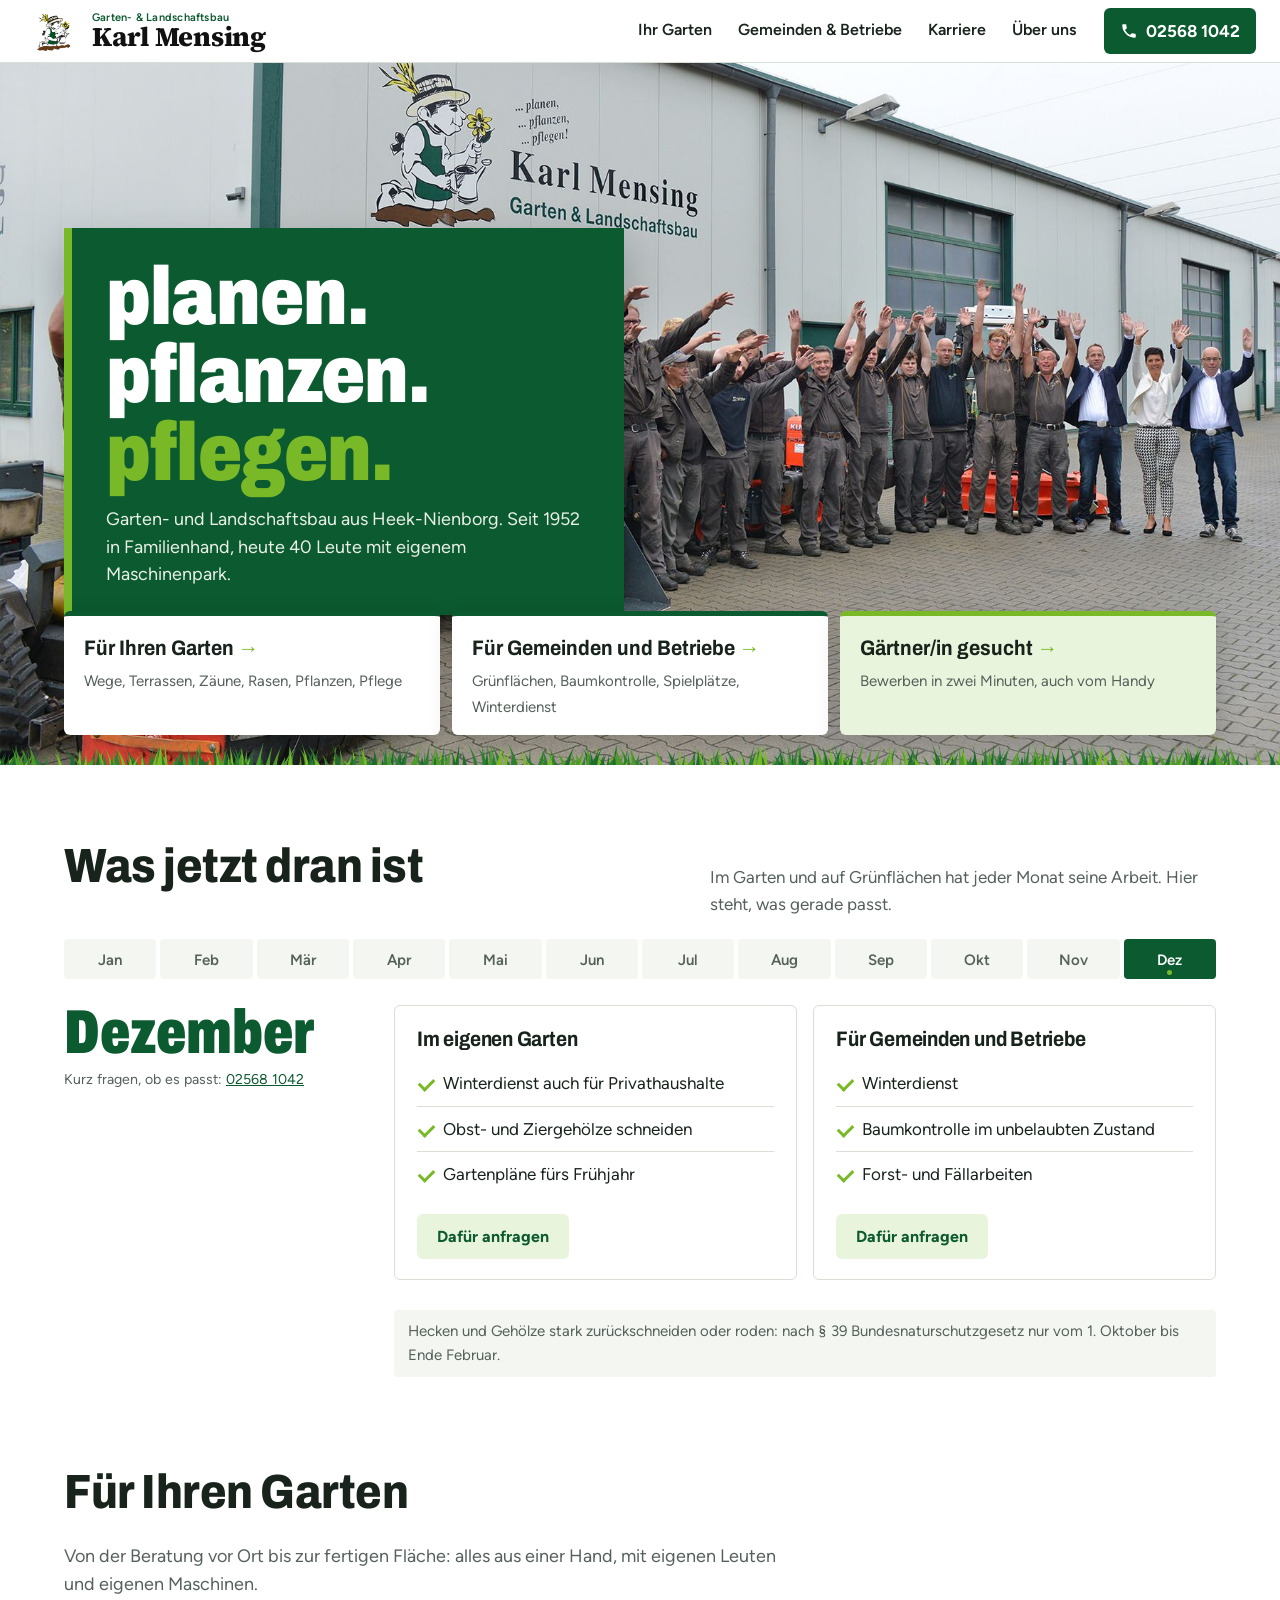
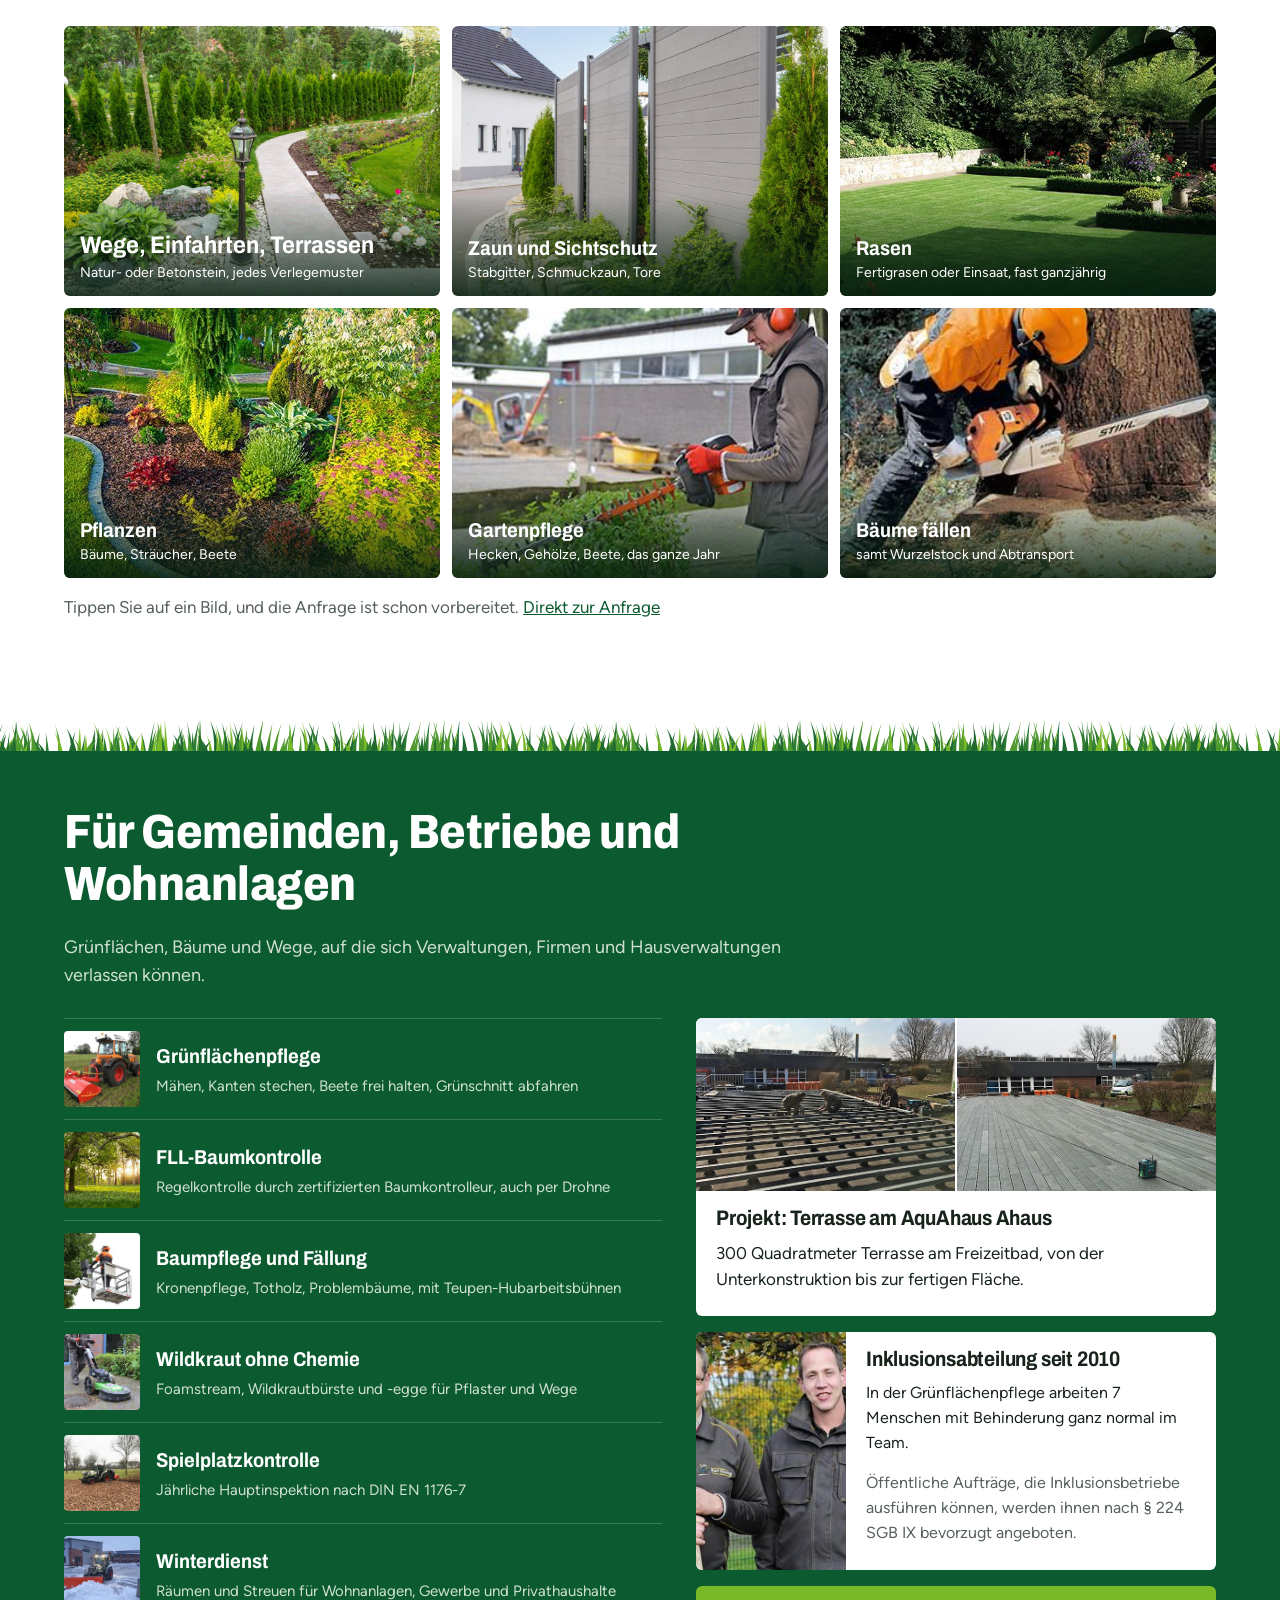
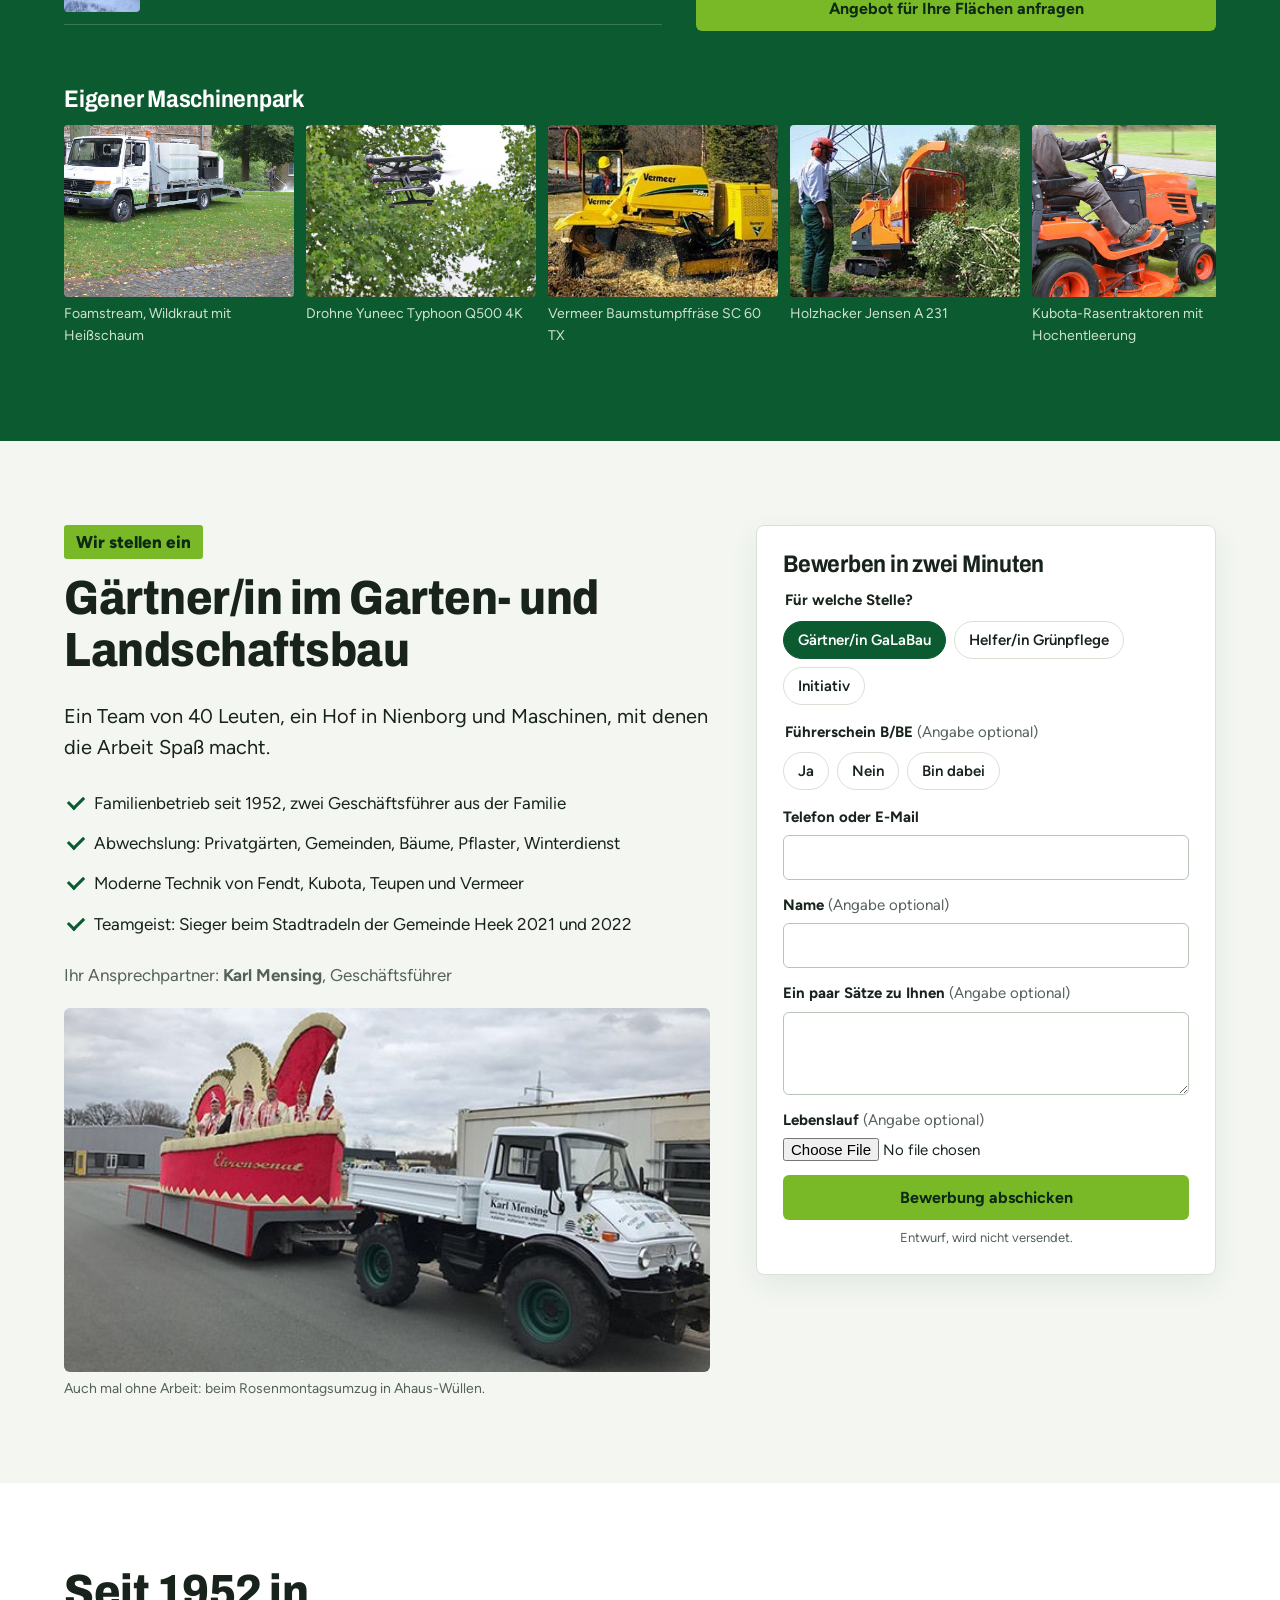
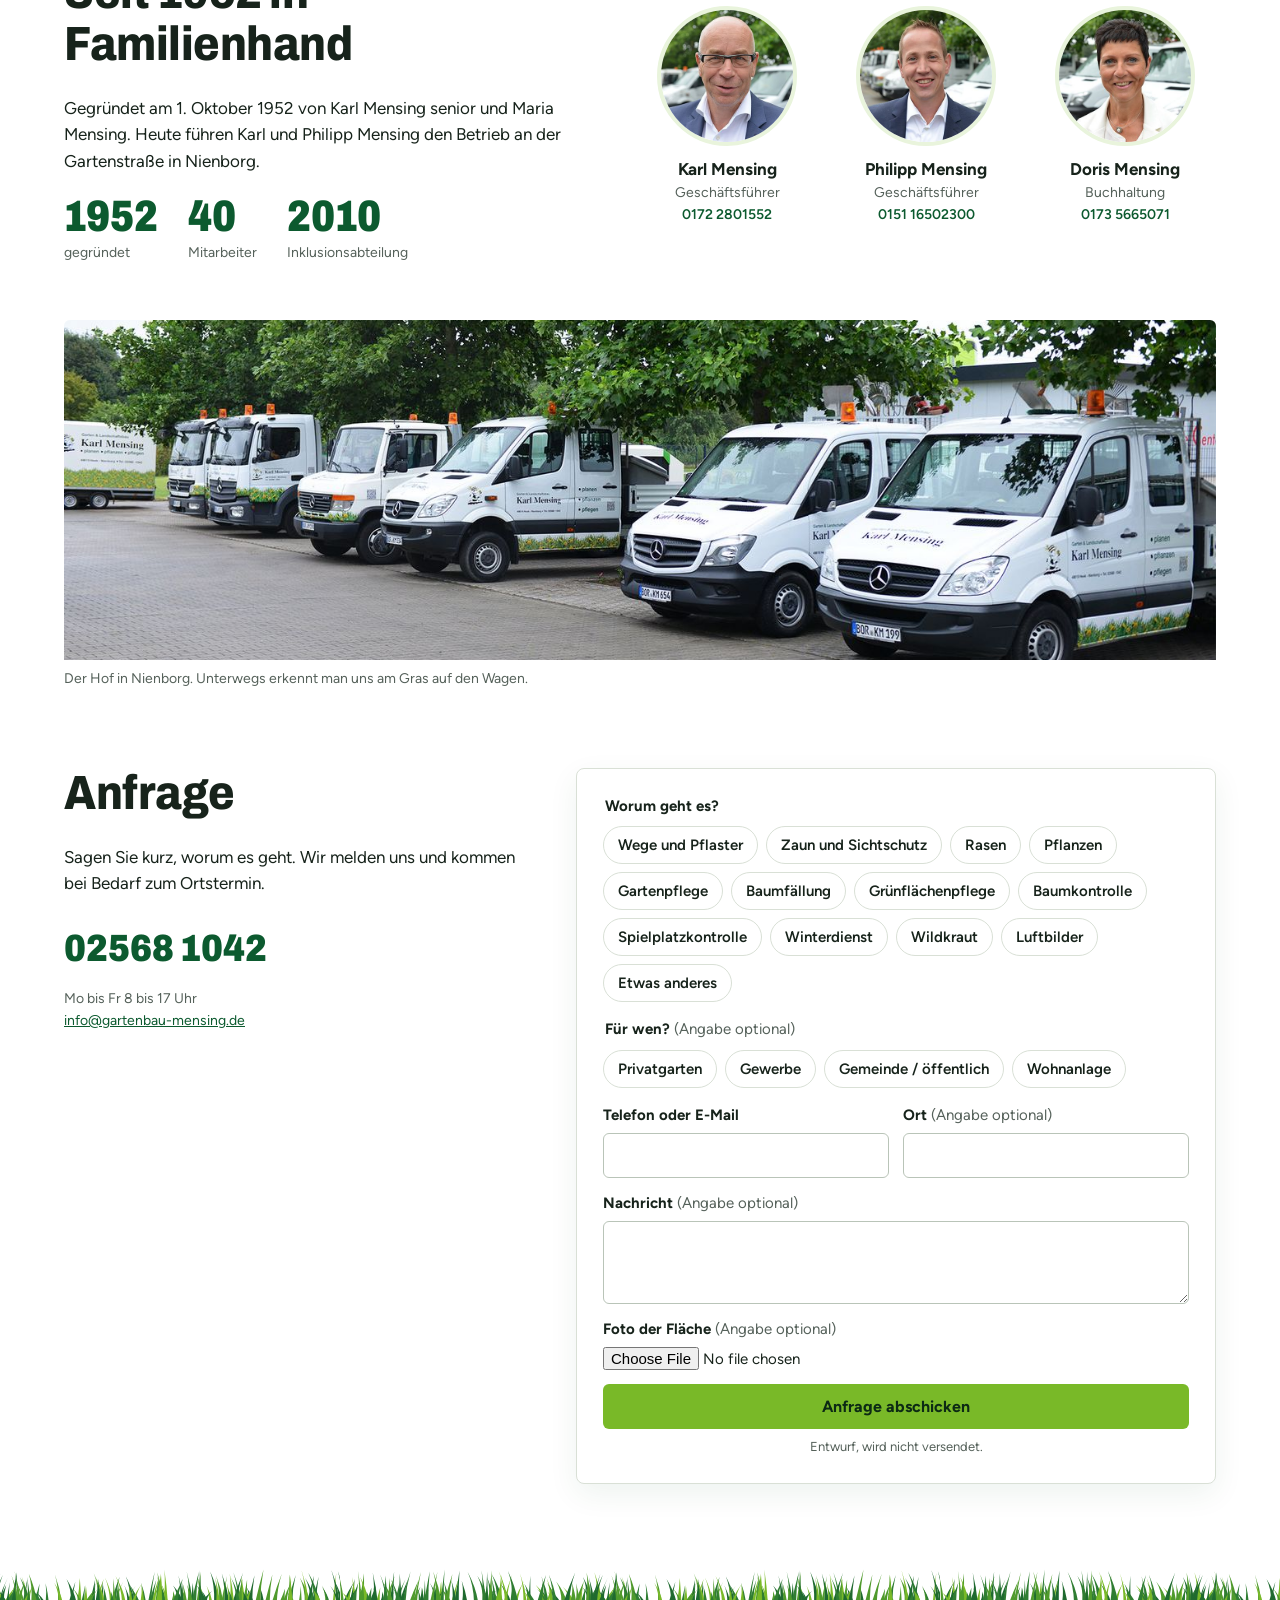
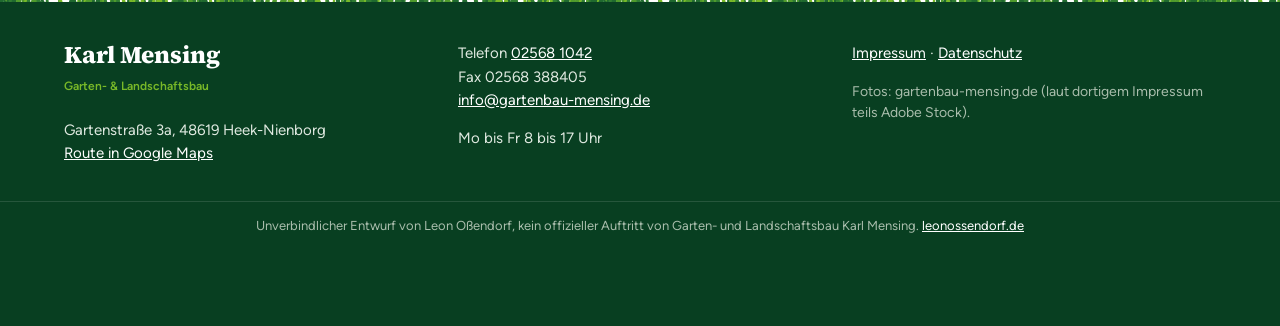
==== index.html @ 7352f54a "Entwurf Mensing: Startseite, Mensing-Jahr, Gemeinden, Karriere, Anfrage Co-Authored-By: Claude Opus " ====
<!DOCTYPE html>
<html lang="de-DE">
<head>
<meta charset="utf-8">
<meta name="viewport" content="width=device-width, initial-scale=1">
<meta name="robots" content="noindex,nofollow">
<title>Karl Mensing – Garten- und Landschaftsbau in Heek-Nienborg (Entwurf)</title>
<meta name="description" content="Unverbindlicher Entwurf von Leon Oßendorf für Garten- und Landschaftsbau Karl Mensing, Heek-Nienborg.">
<link rel="preload" href="fonts/archivo-var.woff2" as="font" type="font/woff2" crossorigin>
<link rel="preload" href="img/hero.jpg" as="image">
<link rel="stylesheet" href="css/stil.css">
</head>
<body>
<a class="skip" href="#inhalt">Zum Inhalt</a>

<header class="kopf">
  <a class="marke" href="#top" aria-label="Karl Mensing, zur Startseite">
    <img src="img/karlchen.png" alt="" width="64" height="51">
    <span class="marke-text"><small>Garten- &amp; Landschaftsbau</small><b>Karl Mensing</b></span>
  </a>
  <nav class="menue" aria-label="Hauptmenü">
    <a href="#garten">Ihr Garten</a>
    <a href="#gemeinden">Gemeinden &amp; Betriebe</a>
    <a href="#karriere">Karriere</a>
    <a href="#familie">Über uns</a>
  </nav>
  <a class="tel" href="tel:+4925681042"><svg viewBox="0 0 24 24" aria-hidden="true"><path d="M6.6 10.8a15.1 15.1 0 0 0 6.6 6.6l2.2-2.2c.3-.3.7-.4 1-.2 1.1.4 2.3.6 3.6.6.6 0 1 .4 1 1V20c0 .6-.4 1-1 1A17 17 0 0 1 3 4c0-.6.4-1 1-1h3.5c.6 0 1 .4 1 1 0 1.3.2 2.5.6 3.6.1.3 0 .7-.2 1z"/></svg><span>02568 1042</span></a>
</header>

<main id="inhalt">

<section class="held" id="top" aria-labelledby="held-titel">
  <figure class="held-bild">
    <img src="img/hero.jpg" alt="Das Team von Karl Mensing jubelt vor der Halle in Heek-Nienborg, vorne Mulcher und Kompaktlader" width="1800" height="1125">
  </figure>
  <div class="held-tafel">
    <h1 id="held-titel"><span>planen.</span> <span>pflanzen.</span> <span>pflegen.</span></h1>
    <p>Garten- und Landschaftsbau aus Heek-Nienborg. Seit 1952 in Familienhand, heute 40 Leute mit eigenem Maschinenpark.</p>
  </div>
  <div class="tore" role="list">
    <a role="listitem" class="tor" href="#garten"><b>Für Ihren Garten</b><span>Wege, Terrassen, Zäune, Rasen, Pflanzen, Pflege</span></a>
    <a role="listitem" class="tor" href="#gemeinden"><b>Für Gemeinden und Betriebe</b><span>Grünflächen, Baumkontrolle, Spielplätze, Winterdienst</span></a>
    <a role="listitem" class="tor tor-job" href="#karriere"><b>Gärtner/in gesucht</b><span>Bewerben in zwei Minuten, auch vom Handy</span></a>
  </div>
  <div class="gras" aria-hidden="true"></div>
</section>

<section class="jahr" id="jahr" aria-labelledby="jahr-titel">
  <div class="rahmen">
    <div class="jahr-kopf">
      <h2 id="jahr-titel">Was jetzt dran ist</h2>
      <p>Im Garten und auf Grünflächen hat jeder Monat seine Arbeit. Hier steht, was gerade passt.</p>
    </div>
    <div class="monate" role="tablist" aria-label="Monat wählen"></div>
    <div class="monat-inhalt" id="monat-inhalt" aria-live="polite">
      <div class="monat-name"><span id="monat-titel">November</span><small>Kurz fragen, ob es passt: <a href="tel:+4925681042">02568 1042</a></small></div>
      <div class="monat-spalten">
        <div class="monat-karte">
          <h3>Im eigenen Garten</h3>
          <ul id="liste-garten"></ul>
          <button class="knopf knopf-hell" data-anfrage="garten" type="button">Dafür anfragen</button>
        </div>
        <div class="monat-karte">
          <h3>Für Gemeinden und Betriebe</h3>
          <ul id="liste-gewerbe"></ul>
          <button class="knopf knopf-hell" data-anfrage="gewerbe" type="button">Dafür anfragen</button>
        </div>
      </div>
      <p class="monat-hinweis" id="monat-hinweis" hidden></p>
    </div>
  </div>
</section>

<section class="garten" id="garten" aria-labelledby="garten-titel">
  <div class="rahmen">
    <div class="abschnitt-kopf">
      <h2 id="garten-titel">Für Ihren Garten</h2>
      <p>Von der Beratung vor Ort bis zur fertigen Fläche: alles aus einer Hand, mit eigenen Leuten und eigenen Maschinen.</p>
    </div>
    <div class="garten-raster">
      <button type="button" class="kachel k-gross" data-thema="Wege und Pflaster"><img src="img/weg.jpg" alt="Geschwungener Gartenweg aus hellem Pflaster mit Laterne und Beeten" loading="lazy"><span><b>Wege, Einfahrten, Terrassen</b>Natur- oder Betonstein, jedes Verlegemuster</span></button>
      <button type="button" class="kachel" data-thema="Zaun und Sichtschutz"><img src="img/sichtschutz.jpg" alt="Sichtschutzwand mit Säulen-Thuja an einem weißen Haus" loading="lazy"><span><b>Zaun und Sichtschutz</b>Stabgitter, Schmuckzaun, Tore</span></button>
      <button type="button" class="kachel" data-thema="Rasen"><img src="img/rasen.jpg" alt="Frisch verlegter Rollrasen mit Buchsbaumhecke" loading="lazy"><span><b>Rasen</b>Fertigrasen oder Einsaat, fast ganzjährig</span></button>
      <button type="button" class="kachel" data-thema="Pflanzen"><img src="img/pflanzung.jpg" alt="Neu angelegtes Beet mit Gräsern, Stauden und Rindenmulch" loading="lazy"><span><b>Pflanzen</b>Bäume, Sträucher, Beete</span></button>
      <button type="button" class="kachel" data-thema="Gartenpflege"><img src="img/hecke.jpg" alt="Mitarbeiter schneidet eine Hecke mit der Motor-Heckenschere" loading="lazy"><span><b>Gartenpflege</b>Hecken, Gehölze, Beete, das ganze Jahr</span></button>
      <button type="button" class="kachel" data-thema="Baumfällung"><img src="img/faellung.jpg" alt="Baumfäller mit Motorsäge an einem dicken Stamm" loading="lazy"><span><b>Bäume fällen</b>samt Wurzelstock und Abtransport</span></button>
    </div>
    <p class="garten-zeile">Tippen Sie auf ein Bild, und die Anfrage ist schon vorbereitet. <a href="#anfrage">Direkt zur Anfrage</a></p>
  </div>
</section>

<section class="gemeinden" id="gemeinden" aria-labelledby="gem-titel">
  <div class="gras gras-oben" aria-hidden="true"></div>
  <div class="rahmen">
    <div class="abschnitt-kopf hell">
      <h2 id="gem-titel">Für Gemeinden, Betriebe und Wohnanlagen</h2>
      <p>Grünflächen, Bäume und Wege, auf die sich Verwaltungen, Firmen und Hausverwaltungen verlassen können.</p>
    </div>
    <div class="gem-gitter">
      <ul class="lv">
        <li><img src="img/maeher.jpg" alt="" loading="lazy"><div><b>Grünflächenpflege</b><span>Mähen, Kanten stechen, Beete frei halten, Grünschnitt abfahren</span></div></li>
        <li><img src="img/baum.jpg" alt="" loading="lazy"><div><b>FLL-Baumkontrolle</b><span>Regelkontrolle durch zertifizierten Baumkontrolleur, auch per Drohne</span></div></li>
        <li><img src="img/buehne.jpg" alt="" loading="lazy"><div><b>Baumpflege und Fällung</b><span>Kronenpflege, Totholz, Problembäume, mit Teupen-Hubarbeitsbühnen</span></div></li>
        <li><img src="img/buerste.jpg" alt="" loading="lazy"><div><b>Wildkraut ohne Chemie</b><span>Foamstream, Wildkrautbürste und -egge für Pflaster und Wege</span></div></li>
        <li><img src="img/mulch.jpg" alt="" loading="lazy"><div><b>Spielplatzkontrolle</b><span>Jährliche Hauptinspektion nach DIN EN 1176-7</span></div></li>
        <li><img src="img/winter.jpg" alt="" loading="lazy"><div><b>Winterdienst</b><span>Räumen und Streuen für Wohnanlagen, Gewerbe und Privathaushalte</span></div></li>
      </ul>
      <div class="gem-seite">
        <article class="projekt">
          <div class="projekt-bilder"><img src="img/aqua1.jpg" alt="Unterkonstruktion der Terrasse am AquAhaus Ahaus im Bau" loading="lazy"><img src="img/aqua3.jpg" alt="Fertige Holzterrasse am AquAhaus Ahaus" loading="lazy"></div>
          <div class="projekt-text">
            <h3>Projekt: Terrasse am AquAhaus Ahaus</h3>
            <p>300 Quadratmeter Terrasse am Freizeitbad, von der Unterkonstruktion bis zur fertigen Fläche.</p>
          </div>
        </article>
        <article class="inklusion">
          <img src="img/inklusion.jpg" alt="Philipp Mensing (rechts) mit Heinrich Schöttelkotte" loading="lazy">
          <div>
            <h3>Inklusionsabteilung seit 2010</h3>
            <p>In der Grünflächenpflege arbeiten 7 Menschen mit Behinderung ganz normal im Team.</p>
            <p class="klein">Öffentliche Aufträge, die Inklusionsbetriebe ausführen können, werden ihnen nach § 224 SGB IX bevorzugt angeboten.</p>
          </div>
        </article>
        <button class="knopf knopf-gruen" type="button" data-anfrage="gewerbe">Angebot für Ihre Flächen anfragen</button>
      </div>
    </div>

    <div class="maschinen">
      <h3>Eigener Maschinenpark</h3>
      <div class="maschinen-band" tabindex="0" aria-label="Maschinen, seitlich scrollbar">
        <figure><img src="img/foam.jpg" alt="Lkw mit Foamstream-Anlage auf einer Rasenfläche" loading="lazy"><figcaption>Foamstream, Wildkraut mit Heißschaum</figcaption></figure>
        <figure><img src="img/drohne.jpg" alt="Drohne über Baumkronen" loading="lazy"><figcaption>Drohne Yuneec Typhoon Q500 4K</figcaption></figure>
        <figure><img src="img/fraese.jpg" alt="Gelbe Baumstumpffräse im Einsatz" loading="lazy"><figcaption>Vermeer Baumstumpffräse SC 60 TX</figcaption></figure>
        <figure><img src="img/hacker.jpg" alt="Holzhacker beim Zerkleinern von Ästen" loading="lazy"><figcaption>Holzhacker Jensen A 231</figcaption></figure>
        <figure><img src="img/kubota.jpg" alt="Kubota-Rasentraktor beim Mähen" loading="lazy"><figcaption>Kubota-Rasentraktoren mit Hochentleerung</figcaption></figure>
        <figure><img src="img/lkw.jpg" alt="Lkw mit Karl-Mensing-Beschriftung" loading="lazy"><figcaption>Eigener Fuhrpark, gut zu erkennen</figcaption></figure>
      </div>
    </div>
  </div>
</section>

<section class="karriere" id="karriere" aria-labelledby="kar-titel">
  <div class="rahmen kar-gitter">
    <div class="kar-text">
      <p class="schild">Wir stellen ein</p>
      <h2 id="kar-titel">Gärtner/in im Garten- und Landschaftsbau</h2>
      <p class="kar-lead">Ein Team von 40 Leuten, ein Hof in Nienborg und Maschinen, mit denen die Arbeit Spaß macht.</p>
      <ul class="haken">
        <li>Familienbetrieb seit 1952, zwei Geschäftsführer aus der Familie</li>
        <li>Abwechslung: Privatgärten, Gemeinden, Bäume, Pflaster, Winterdienst</li>
        <li>Moderne Technik von Fendt, Kubota, Teupen und Vermeer</li>
        <li>Teamgeist: Sieger beim Stadtradeln der Gemeinde Heek 2021 und 2022</li>
      </ul>
      <p class="kar-wer">Ihr Ansprechpartner: <b>Karl Mensing</b>, Geschäftsführer</p>
      <figure class="kar-bild"><img src="img/karneval.jpg" alt="Mensing-Unimog zieht einen Karnevalswagen beim Umzug" loading="lazy"><figcaption>Auch mal ohne Arbeit: beim Rosenmontagsumzug in Ahaus-Wüllen.</figcaption></figure>
    </div>
    <form class="formular" id="bewerbung" novalidate>
      <h3>Bewerben in zwei Minuten</h3>
      <fieldset>
        <legend>Für welche Stelle?</legend>
        <div class="chips" data-name="stelle" data-einzeln>
          <button type="button" class="chip an">Gärtner/in GaLaBau</button>
          <button type="button" class="chip">Helfer/in Grünpflege</button>
          <button type="button" class="chip">Initiativ</button>
        </div>
      </fieldset>
      <fieldset>
        <legend>Führerschein B/BE <span class="opt">(Angabe optional)</span></legend>
        <div class="chips" data-name="fuehrerschein" data-einzeln>
          <button type="button" class="chip">Ja</button>
          <button type="button" class="chip">Nein</button>
          <button type="button" class="chip">Bin dabei</button>
        </div>
      </fieldset>
      <label>Telefon oder E-Mail<input name="kontakt" type="text" autocomplete="tel" inputmode="email" required></label>
      <label>Name <span class="opt">(Angabe optional)</span><input name="name" type="text" autocomplete="name"></label>
      <label>Ein paar Sätze zu Ihnen <span class="opt">(Angabe optional)</span><textarea name="text" rows="3"></textarea></label>
      <label class="datei">Lebenslauf <span class="opt">(Angabe optional)</span><input type="file" name="cv" accept=".pdf,.jpg,.jpeg,.png"></label>
      <button class="knopf knopf-gruen voll" type="submit">Bewerbung abschicken</button>
      <p class="entwurf-vermerk">Entwurf, wird nicht versendet.</p>
      <div class="danke" hidden><b>Danke, das hat geklappt.</b> In der fertigen Seite landet Ihre Bewerbung sofort bei Karl Mensing, und Sie bekommen eine Bestätigung.</div>
    </form>
  </div>
</section>

<section class="familie" id="familie" aria-labelledby="fam-titel">
  <div class="rahmen">
    <div class="fam-gitter">
      <div>
        <h2 id="fam-titel">Seit 1952 in Familienhand</h2>
        <p>Gegründet am 1. Oktober 1952 von Karl Mensing senior und Maria Mensing. Heute führen Karl und Philipp Mensing den Betrieb an der Gartenstraße in Nienborg.</p>
        <div class="zahlen">
          <div><b>1952</b><span>gegründet</span></div>
          <div><b>40</b><span>Mitarbeiter</span></div>
          <div><b>2010</b><span>Inklusionsabteilung</span></div>
        </div>
      </div>
      <ul class="koepfe">
        <li><img src="img/karl.jpg" alt="Porträt Karl Mensing" loading="lazy"><b>Karl Mensing</b><span>Geschäftsführer</span><a href="tel:+491722801552">0172 2801552</a></li>
        <li><img src="img/philipp.jpg" alt="Porträt Philipp Mensing" loading="lazy"><b>Philipp Mensing</b><span>Geschäftsführer</span><a href="tel:+4915116502300">0151 16502300</a></li>
        <li><img src="img/doris.jpg" alt="Porträt Doris Mensing" loading="lazy"><b>Doris Mensing</b><span>Buchhaltung</span><a href="tel:+491735665071">0173 5665071</a></li>
      </ul>
    </div>
    <figure class="flotte"><img src="img/flotte.jpg" alt="Weiße Transporter mit Mensing-Beschriftung auf dem Betriebshof" loading="lazy"><figcaption>Der Hof in Nienborg. Unterwegs erkennt man uns am Gras auf den Wagen.</figcaption></figure>
  </div>
</section>

<section class="anfrage" id="anfrage" aria-labelledby="anf-titel">
  <div class="rahmen anf-gitter">
    <div class="anf-text">
      <h2 id="anf-titel">Anfrage</h2>
      <p>Sagen Sie kurz, worum es geht. Wir melden uns und kommen bei Bedarf zum Ortstermin.</p>
      <a class="anf-tel" href="tel:+4925681042">02568 1042</a>
      <p class="klein">Mo bis Fr 8 bis 17 Uhr<br><a href="mailto:info@gartenbau-mensing.de">info@gartenbau-mensing.de</a></p>
    </div>
    <form class="formular" id="anfrage-form" novalidate>
      <fieldset>
        <legend>Worum geht es?</legend>
        <div class="chips" data-name="thema">
          <button type="button" class="chip">Wege und Pflaster</button>
          <button type="button" class="chip">Zaun und Sichtschutz</button>
          <button type="button" class="chip">Rasen</button>
          <button type="button" class="chip">Pflanzen</button>
          <button type="button" class="chip">Gartenpflege</button>
          <button type="button" class="chip">Baumfällung</button>
          <button type="button" class="chip">Grünflächenpflege</button>
          <button type="button" class="chip">Baumkontrolle</button>
          <button type="button" class="chip">Spielplatzkontrolle</button>
          <button type="button" class="chip">Winterdienst</button>
          <button type="button" class="chip">Wildkraut</button>
          <button type="button" class="chip">Luftbilder</button>
          <button type="button" class="chip">Etwas anderes</button>
        </div>
      </fieldset>
      <fieldset>
        <legend>Für wen? <span class="opt">(Angabe optional)</span></legend>
        <div class="chips" data-name="objekt" data-einzeln>
          <button type="button" class="chip">Privatgarten</button>
          <button type="button" class="chip">Gewerbe</button>
          <button type="button" class="chip">Gemeinde / öffentlich</button>
          <button type="button" class="chip">Wohnanlage</button>
        </div>
      </fieldset>
      <div class="zwei">
        <label>Telefon oder E-Mail<input name="kontakt" type="text" autocomplete="tel" required></label>
        <label>Ort <span class="opt">(Angabe optional)</span><input name="ort" type="text" autocomplete="address-level2"></label>
      </div>
      <label>Nachricht <span class="opt">(Angabe optional)</span><textarea name="text" rows="3"></textarea></label>
      <label class="datei">Foto der Fläche <span class="opt">(Angabe optional)</span><input type="file" name="foto" accept="image/*"></label>
      <button class="knopf knopf-gruen voll" type="submit">Anfrage abschicken</button>
      <p class="entwurf-vermerk">Entwurf, wird nicht versendet.</p>
      <div class="danke" hidden><b>Danke, Ihre Anfrage ist da.</b> In der fertigen Seite geht sie direkt ins Büro nach Nienborg, und Sie bekommen eine Bestätigung per Mail oder SMS.</div>
    </form>
  </div>
</section>

</main>

<footer class="fuss">
  <div class="gras" aria-hidden="true"></div>
  <div class="rahmen fuss-gitter">
    <div>
      <p class="fuss-marke">Karl Mensing<br><small>Garten- &amp; Landschaftsbau</small></p>
      <p>Gartenstraße 3a, 48619 Heek-Nienborg<br><a href="https://maps.google.com/?q=Gartenstra%C3%9Fe+3a,+48619+Heek" rel="noopener">Route in Google Maps</a></p>
    </div>
    <div>
      <p>Telefon <a href="tel:+4925681042">02568 1042</a><br>Fax 02568 388405<br><a href="mailto:info@gartenbau-mensing.de">info@gartenbau-mensing.de</a></p>
      <p>Mo bis Fr 8 bis 17 Uhr</p>
    </div>
    <div>
      <p><a href="impressum.html">Impressum</a> · <a href="datenschutz.html">Datenschutz</a></p>
      <p class="klein">Fotos: gartenbau-mensing.de (laut dortigem Impressum teils Adobe Stock).</p>
    </div>
  </div>
  <p class="entwurf-hinweis">Unverbindlicher Entwurf von Leon Oßendorf, kein offizieller Auftritt von Garten- und Landschaftsbau Karl Mensing. <a href="https://leonossendorf.de">leonossendorf.de</a></p>
</footer>

<a class="anruf-leiste" href="tel:+4925681042">Anrufen: 02568 1042</a>

<script src="js/seite.js" defer></script>
</body>
</html>
---- css/stil.css ----
@font-face{font-family:"Archivo";src:url(../fonts/archivo-var.woff2) format("woff2");font-weight:100 900;font-stretch:62% 125%;font-display:swap}
@font-face{font-family:"Figtree";src:url(../fonts/figtree.woff2) format("woff2");font-weight:300 900;font-display:swap}
@font-face{font-family:"Source Serif";src:url(../fonts/source-serif-4-latin-wght-normal.woff2) format("woff2");font-weight:200 900;font-display:swap}

:root{
  --gruen:#0c5a2f;--gruen-tief:#083f21;--blatt:#79b928;--blatt-hell:#e9f4dc;
  --tinte:#17231b;--grau:#55615a;--linie:#d9e0d6;--nebel:#f3f6f1;--weiss:#fff;
  --r:6px;--max:1200px;
}
*{box-sizing:border-box}
html{scroll-behavior:smooth;scroll-padding-top:80px}
@media (prefers-reduced-motion:reduce){html{scroll-behavior:auto}}
body{margin:0;font-family:"Figtree",system-ui,sans-serif;font-size:17px;line-height:1.55;color:var(--tinte);background:var(--weiss);-webkit-font-smoothing:antialiased}
img{max-width:100%;display:block}
a{color:var(--gruen)}
h1,h2,h3{font-family:"Archivo",sans-serif;font-stretch:88%;line-height:1.08;margin:0 0 .5em;letter-spacing:-.01em}
h2{font-size:clamp(30px,4.2vw,48px);font-weight:800}
h3{font-size:21px;font-weight:700}
p{margin:0 0 1em}
.klein{font-size:14px;color:var(--grau)}
.rahmen{max-width:var(--max);margin:0 auto;padding:0 24px}
.skip{position:absolute;left:-999px;top:8px;background:var(--gruen);color:#fff;padding:8px 14px;z-index:99}
.skip:focus{left:8px}
:focus-visible{outline:3px solid var(--blatt);outline-offset:2px}

/* Kopf */
.kopf{position:sticky;top:0;z-index:50;display:flex;align-items:center;gap:28px;padding:8px 24px;background:rgba(255,255,255,.96);backdrop-filter:blur(6px);border-bottom:1px solid var(--linie)}
.marke{display:flex;align-items:center;gap:10px;text-decoration:none;color:var(--gruen)}
.marke img{width:58px;height:auto}
.marke-text{display:flex;flex-direction:column;line-height:1}
.marke-text small{font-size:11px;font-weight:600;color:var(--gruen);letter-spacing:.02em}
.marke-text b{font-family:"Source Serif",Georgia,serif;font-weight:800;font-size:27px;color:#111;letter-spacing:-.01em}
.menue{display:flex;gap:26px;margin-left:auto}
.menue a{text-decoration:none;color:var(--tinte);font-weight:600;font-size:16px;padding:6px 0;border-bottom:2px solid transparent;transition:border-color .25s}
.menue a:hover{border-color:var(--blatt)}
.tel{display:flex;align-items:center;gap:8px;background:var(--gruen);color:#fff;text-decoration:none;font-weight:700;padding:10px 16px;border-radius:var(--r);transition:background .2s}
.tel:hover{background:var(--gruen-tief)}
.tel svg{width:18px;height:18px;fill:currentColor}

/* Held */
.held{position:relative;background:var(--gruen-tief);color:#fff;display:grid;grid-template-columns:minmax(0,1fr);overflow:hidden}
.held-bild{margin:0;position:relative;height:min(78vh,720px);min-height:460px}
.held-bild img{width:100%;height:100%;object-fit:cover;object-position:50% 38%;animation:ruhig 14s ease-out both}
@keyframes ruhig{from{transform:scale(1.05)}to{transform:scale(1)}}
.held-tafel{position:absolute;left:max(24px,calc((100vw - var(--max))/2 + 24px));bottom:150px;background:var(--gruen);padding:30px 34px 26px;max-width:560px;border-left:8px solid var(--blatt);box-shadow:0 18px 40px rgba(0,0,0,.25)}
.held h1{font-size:clamp(44px,6.4vw,84px);font-weight:900;font-stretch:80%;margin:0 0 14px;line-height:.95}
.held h1 span{display:inline-block;opacity:0;transform:translateY(14px);animation:rein .7s ease-out forwards}
.held h1 span:nth-child(2){animation-delay:.18s}
.held h1 span:nth-child(3){animation-delay:.36s;color:var(--blatt)}
@keyframes rein{to{opacity:1;transform:none}}
.held-tafel p{font-size:18px;margin:0;color:#e8f0e8;max-width:44ch}
.tore{position:absolute;left:0;right:0;bottom:30px;display:grid;grid-template-columns:repeat(3,minmax(0,1fr));gap:12px;max-width:var(--max);margin:0 auto;padding:0 24px}
.tor{display:block;background:#fff;color:var(--tinte);text-decoration:none;padding:16px 20px 16px;border-radius:var(--r);border-top:5px solid var(--gruen);box-shadow:0 8px 24px rgba(0,0,0,.18);transition:transform .25s,box-shadow .25s}
.tor:hover{transform:translateY(-3px);box-shadow:0 14px 30px rgba(0,0,0,.24)}
.tor b{display:block;font-family:"Archivo";font-stretch:90%;font-size:21px;margin-bottom:2px}
.tor b::after{content:" →";color:var(--blatt)}
.tor span{font-size:15px;color:var(--grau)}
.tor-job{border-top-color:var(--blatt);background:var(--blatt-hell)}
.gras{height:34px;background:url(../img/gras.svg) repeat-x bottom/600px 34px}
.held>.gras{position:absolute;left:0;right:0;bottom:-2px;height:26px;background-size:600px 26px}

/* Jahr */
.jahr{padding:76px 0 70px;background:var(--weiss)}
.jahr-kopf{display:flex;justify-content:space-between;align-items:end;gap:30px;flex-wrap:wrap;margin-bottom:22px}
.jahr-kopf p{max-width:46ch;color:var(--grau);margin:0}
.monate{display:grid;grid-template-columns:repeat(12,minmax(0,1fr));gap:4px;margin-bottom:26px}
.monat{appearance:none;border:0;background:var(--nebel);font:600 15px "Figtree";color:var(--grau);padding:12px 0 10px;cursor:pointer;border-radius:4px;position:relative;transition:background .2s,color .2s}
.monat:hover{background:var(--blatt-hell);color:var(--gruen)}
.monat[aria-selected=true]{background:var(--gruen);color:#fff}
.monat.heute::after{content:"";position:absolute;left:50%;bottom:4px;width:5px;height:5px;margin-left:-2.5px;border-radius:50%;background:var(--blatt)}
.monat-inhalt{display:grid;grid-template-columns:300px minmax(0,1fr);gap:30px;align-items:start}
.monat-name span{font-family:"Archivo";font-weight:900;font-stretch:72%;font-size:clamp(46px,5vw,62px);color:var(--gruen);line-height:.9;display:block}
.monat-name small{display:block;color:var(--grau);margin-top:8px}
.monat-spalten{display:grid;grid-template-columns:1fr 1fr;gap:16px}
.monat-karte{border:1px solid var(--linie);border-radius:var(--r);padding:22px 22px 20px;display:flex;flex-direction:column}
.monat-karte ul{list-style:none;padding:0;margin:0 0 18px;flex:1}
.monat-karte li{padding:9px 0 9px 26px;border-top:1px solid var(--linie);position:relative}
.monat-karte li:first-child{border-top:0}
.monat-karte li::before{content:"";position:absolute;left:2px;top:17px;width:12px;height:7px;border-left:3px solid var(--blatt);border-bottom:3px solid var(--blatt);transform:rotate(-45deg)}
.monat-hinweis{grid-column:2;margin:0;font-size:15px;color:var(--grau);background:var(--nebel);padding:10px 14px;border-radius:4px}
.wechsel{animation:wechsel .35s ease-out}
@keyframes wechsel{from{opacity:.2;transform:translateY(6px)}to{opacity:1;transform:none}}

/* Knöpfe */
.knopf{appearance:none;border:0;cursor:pointer;font:700 16px "Figtree";padding:13px 20px;border-radius:var(--r);transition:background .2s,transform .2s;text-decoration:none;display:inline-block;text-align:center}
.knopf:active{transform:translateY(1px)}
.knopf-hell{background:var(--blatt-hell);color:var(--gruen);align-self:flex-start}
.knopf-hell:hover{background:#d8ecc2}
.knopf-gruen{background:var(--blatt);color:#0c2a14}
.knopf-gruen:hover{background:#8bcb36}
.voll{width:100%}

/* Garten */
.garten{padding:20px 0 84px}
.abschnitt-kopf{max-width:720px;margin-bottom:28px}
.abschnitt-kopf p{color:var(--grau);font-size:18px}
.abschnitt-kopf.hell p{color:#cfe0d2}
.garten-raster{display:grid;grid-template-columns:repeat(3,minmax(0,1fr));grid-auto-rows:270px;gap:12px}
.kachel{appearance:none;border:0;padding:0;margin:0;cursor:pointer;position:relative;overflow:hidden;border-radius:var(--r);background:#ccc;text-align:left;font:inherit;color:#fff}
.kachel img{width:100%;height:100%;object-fit:cover;transition:transform .6s ease}
.kachel:hover img{transform:scale(1.04)}
.kachel span{position:absolute;left:0;right:0;bottom:0;padding:40px 16px 14px;background:linear-gradient(transparent,rgba(5,30,14,.86));font-size:14px;line-height:1.35}
.kachel b{display:block;font-family:"Archivo";font-stretch:90%;font-size:20px;margin-bottom:2px}
.k-gross b{font-size:24px}
.garten-zeile{margin-top:16px;color:var(--grau)}

/* Gemeinden */
.gemeinden{background:var(--gruen);color:#fff;padding:0 0 84px;position:relative}
.gras-oben{background-color:var(--weiss);height:30px;margin-top:-1px}
.gemeinden .rahmen{padding-top:56px}
.gem-gitter{display:grid;grid-template-columns:minmax(0,1.15fr) minmax(0,1fr);gap:34px}
.lv{list-style:none;margin:0;padding:0;border-top:1px solid rgba(255,255,255,.18)}
.lv li{display:grid;grid-template-columns:76px minmax(0,1fr);gap:16px;align-items:center;padding:12px 0;border-bottom:1px solid rgba(255,255,255,.18)}
.lv img{width:76px;height:76px;object-fit:cover;border-radius:4px}
.lv b{display:block;font-family:"Archivo";font-stretch:90%;font-size:20px}
.lv span{color:#cfe0d2;font-size:15px}
.gem-seite{display:flex;flex-direction:column;gap:16px}
.projekt,.inklusion{background:#fff;color:var(--tinte);border-radius:var(--r);overflow:hidden}
.projekt-bilder{display:grid;grid-template-columns:1fr 1fr;gap:2px}
.projekt-bilder img{aspect-ratio:3/2;object-fit:cover;width:100%}
.projekt-text{padding:16px 20px 6px}
.inklusion{display:grid;grid-template-columns:150px minmax(0,1fr);gap:0}
.inklusion img{width:100%;height:100%;object-fit:cover;object-position:60% 30%}
.inklusion>div{padding:16px 20px 8px}
.inklusion p{font-size:16px}
.gem-seite .knopf{align-self:stretch}
.maschinen{margin-top:56px}
.maschinen h3{font-size:24px}
.maschinen-band{display:grid;grid-auto-flow:column;grid-auto-columns:minmax(230px,1fr);gap:12px;overflow-x:auto;padding-bottom:10px;scroll-snap-type:x mandatory}
.maschinen-band figure{margin:0;scroll-snap-align:start}
.maschinen-band img{aspect-ratio:4/3;object-fit:cover;width:100%;border-radius:4px}
.maschinen-band figcaption{font-size:14px;color:#cfe0d2;padding-top:6px}

/* Karriere */
.karriere{padding:84px 0;background:var(--nebel)}
.kar-gitter{display:grid;grid-template-columns:minmax(0,1fr) minmax(0,460px);gap:46px;align-items:start}
.schild{display:inline-block;background:var(--blatt);color:#0c2a14;font-weight:800;padding:4px 12px;border-radius:3px;margin-bottom:14px}
.kar-lead{font-size:20px}
.haken{list-style:none;padding:0;margin:0 0 18px}
.haken li{padding:7px 0 7px 30px;position:relative}
.haken li::before{content:"";position:absolute;left:4px;top:13px;width:13px;height:7px;border-left:3px solid var(--gruen);border-bottom:3px solid var(--gruen);transform:rotate(-45deg)}
.kar-wer{color:var(--grau)}
.kar-bild{margin:20px 0 0}
.kar-bild img{border-radius:var(--r);width:100%;aspect-ratio:16/9;object-fit:cover}

/* Formulare */
.formular{background:#fff;border:1px solid var(--linie);border-radius:8px;padding:26px;box-shadow:0 10px 30px rgba(12,90,47,.07)}
.formular h3{font-size:24px}
fieldset{border:0;padding:0;margin:0 0 16px}
legend,label{font-weight:700;font-size:15px;color:var(--tinte);margin-bottom:8px;display:block}
.opt{font-weight:400;color:var(--grau)}
.chips{display:flex;flex-wrap:wrap;gap:8px}
.chip{appearance:none;border:1.5px solid var(--linie);background:#fff;color:var(--tinte);font:600 15px "Figtree";padding:9px 14px;border-radius:999px;cursor:pointer;transition:background .2s,border-color .2s,color .2s}
.chip:hover{border-color:var(--gruen)}
.chip.an{background:var(--gruen);border-color:var(--gruen);color:#fff}
input[type=text],textarea{display:block;width:100%;margin-top:6px;font:400 16px "Figtree";color:var(--tinte);background:#fff;border:1.5px solid #b9c4b8;border-radius:var(--r);padding:12px 13px}
input:focus,textarea:focus{border-color:var(--gruen);outline:none;box-shadow:0 0 0 3px var(--blatt-hell)}
label{margin-bottom:14px}
.datei input{display:block;margin-top:6px;font:400 15px "Figtree"}
.zwei{display:grid;grid-template-columns:1fr 1fr;gap:14px}
.entwurf-vermerk{font-size:13px;color:var(--grau);text-align:center;margin:8px 0 0}
.fehler{color:#a3251b;font-size:14px;font-weight:600;margin-top:6px}
.danke{margin-top:14px;background:var(--blatt-hell);border-left:5px solid var(--blatt);padding:14px 16px;border-radius:4px;animation:wechsel .4s ease-out}
.danke b{display:block;color:var(--gruen)}

/* Familie */
.familie{padding:84px 0 0}
.fam-gitter{display:grid;grid-template-columns:minmax(0,1fr) minmax(0,1.1fr);gap:46px;align-items:center}
.zahlen{display:flex;gap:30px;margin-top:20px}
.zahlen b{display:block;font-family:"Archivo";font-stretch:80%;font-weight:900;font-size:44px;color:var(--gruen);line-height:1}
.zahlen span{font-size:14px;color:var(--grau)}
.koepfe{list-style:none;margin:0;padding:0;display:grid;grid-template-columns:repeat(3,minmax(0,1fr));gap:18px;text-align:center}
.koepfe img{width:140px;height:140px;border-radius:50%;object-fit:cover;object-position:50% 30%;margin:0 auto 10px;border:4px solid var(--blatt-hell)}
.koepfe b,.koepfe span,.koepfe a{display:block}
.koepfe span{font-size:14px;color:var(--grau)}
.koepfe a{font-size:14px;font-weight:600;text-decoration:none}
.flotte{margin:56px 0 0;position:relative}
.flotte img{width:100%;height:340px;object-fit:cover;border-radius:var(--r) var(--r) 0 0}
.flotte figcaption{font-size:14px;color:var(--grau);padding:8px 0}

/* Anfrage */
.anfrage{padding:70px 0 84px;background:var(--weiss)}
.anf-gitter{display:grid;grid-template-columns:minmax(0,1fr) minmax(0,640px);gap:46px}
.anf-tel{display:inline-block;font-family:"Archivo";font-weight:900;font-stretch:85%;font-size:38px;text-decoration:none;color:var(--gruen);margin:6px 0 10px}

/* Fuß */
.fuss{background:var(--gruen-tief);color:#dfe9e0;font-size:15px}
.fuss .gras{background-color:var(--weiss)}
.fuss a{color:#fff}
.fuss-gitter{display:grid;grid-template-columns:repeat(3,minmax(0,1fr));gap:30px;padding-top:40px;padding-bottom:20px}
.fuss-marke{font-family:"Source Serif",Georgia,serif;font-weight:800;font-size:24px;color:#fff;line-height:1.1}
.fuss-marke small{font-family:"Figtree";font-weight:600;font-size:12px;color:var(--blatt)}
.fuss .klein{color:#a9bdac}
.entwurf-hinweis{text-align:center;font-size:13px;color:#a9bdac;padding:14px 24px 90px;margin:0;border-top:1px solid rgba(255,255,255,.12)}
.anruf-leiste{display:none}

/* Einblenden */
.zeig{opacity:0;transform:translateY(18px);transition:opacity .6s ease,transform .6s ease}
.zeig.da{opacity:1;transform:none}
@media (prefers-reduced-motion:reduce){.zeig{opacity:1;transform:none;transition:none}.held h1 span{animation:none;opacity:1;transform:none}.held-bild img{animation:none}}

/* Tablet */
@media (max-width:980px){
  .menue{display:none}
  .held-tafel{bottom:auto;top:auto;position:relative;left:auto;max-width:none;margin:-60px 16px 0;border-left-width:6px}
  .held-bild{height:52vh;min-height:300px}
  .tore{position:relative;bottom:auto;grid-template-columns:1fr;padding:16px 16px 44px;gap:10px}
  .monat-inhalt{grid-template-columns:1fr;gap:12px}
  .monat-hinweis{grid-column:1}
  .gem-gitter,.kar-gitter,.fam-gitter,.anf-gitter{grid-template-columns:1fr}
  .garten-raster{grid-template-columns:1fr 1fr;grid-auto-rows:190px}
}
/* Handy */
@media (max-width:640px){
  body{font-size:16px}
  .kopf{padding:6px 14px;gap:10px}
  .marke img{width:46px}
  .marke-text b{font-size:22px}
  .marke-text small{font-size:10px}
  .tel span{display:none}
  .tel{padding:11px}
  .rahmen{padding:0 16px}
  .held-tafel{padding:22px 20px 20px}
  .held-tafel p{font-size:16px}
  .tor b{font-size:19px}
  .jahr{padding:52px 0 50px}
  .monate{grid-template-columns:repeat(6,minmax(0,1fr))}
  .monat-spalten{grid-template-columns:1fr}
  .monat-name span{font-size:48px}
  .garten-raster{grid-auto-rows:150px;gap:8px}
  .kachel span{padding:30px 10px 10px;font-size:13px}
  .kachel b{font-size:17px}
  .k-gross b{font-size:21px}
  .lv li{grid-template-columns:60px minmax(0,1fr)}
  .lv img{width:60px;height:60px}
  .inklusion{grid-template-columns:1fr}
  .inklusion img{height:200px}
  .koepfe{gap:8px}
  .koepfe img{width:96px;height:96px}
  .koepfe b{font-size:15px}
  .koepfe a{font-size:13px}
  .zahlen{gap:18px}
  .zahlen b{font-size:36px}
  .zwei{grid-template-columns:1fr;gap:0}
  .formular{padding:20px 16px}
  .flotte img{height:220px}
  .fuss-gitter{grid-template-columns:1fr;gap:6px}
  .anruf-leiste{display:block;position:fixed;left:12px;right:12px;bottom:12px;z-index:60;background:var(--gruen);color:#fff;text-align:center;font-weight:800;padding:14px;border-radius:8px;text-decoration:none;box-shadow:0 8px 24px rgba(0,0,0,.25);transform:translateY(120%);transition:transform .3s}
  .anruf-leiste.da{transform:none}
}
.kar-bild figcaption{font-size:14px;color:var(--grau);padding-top:6px}
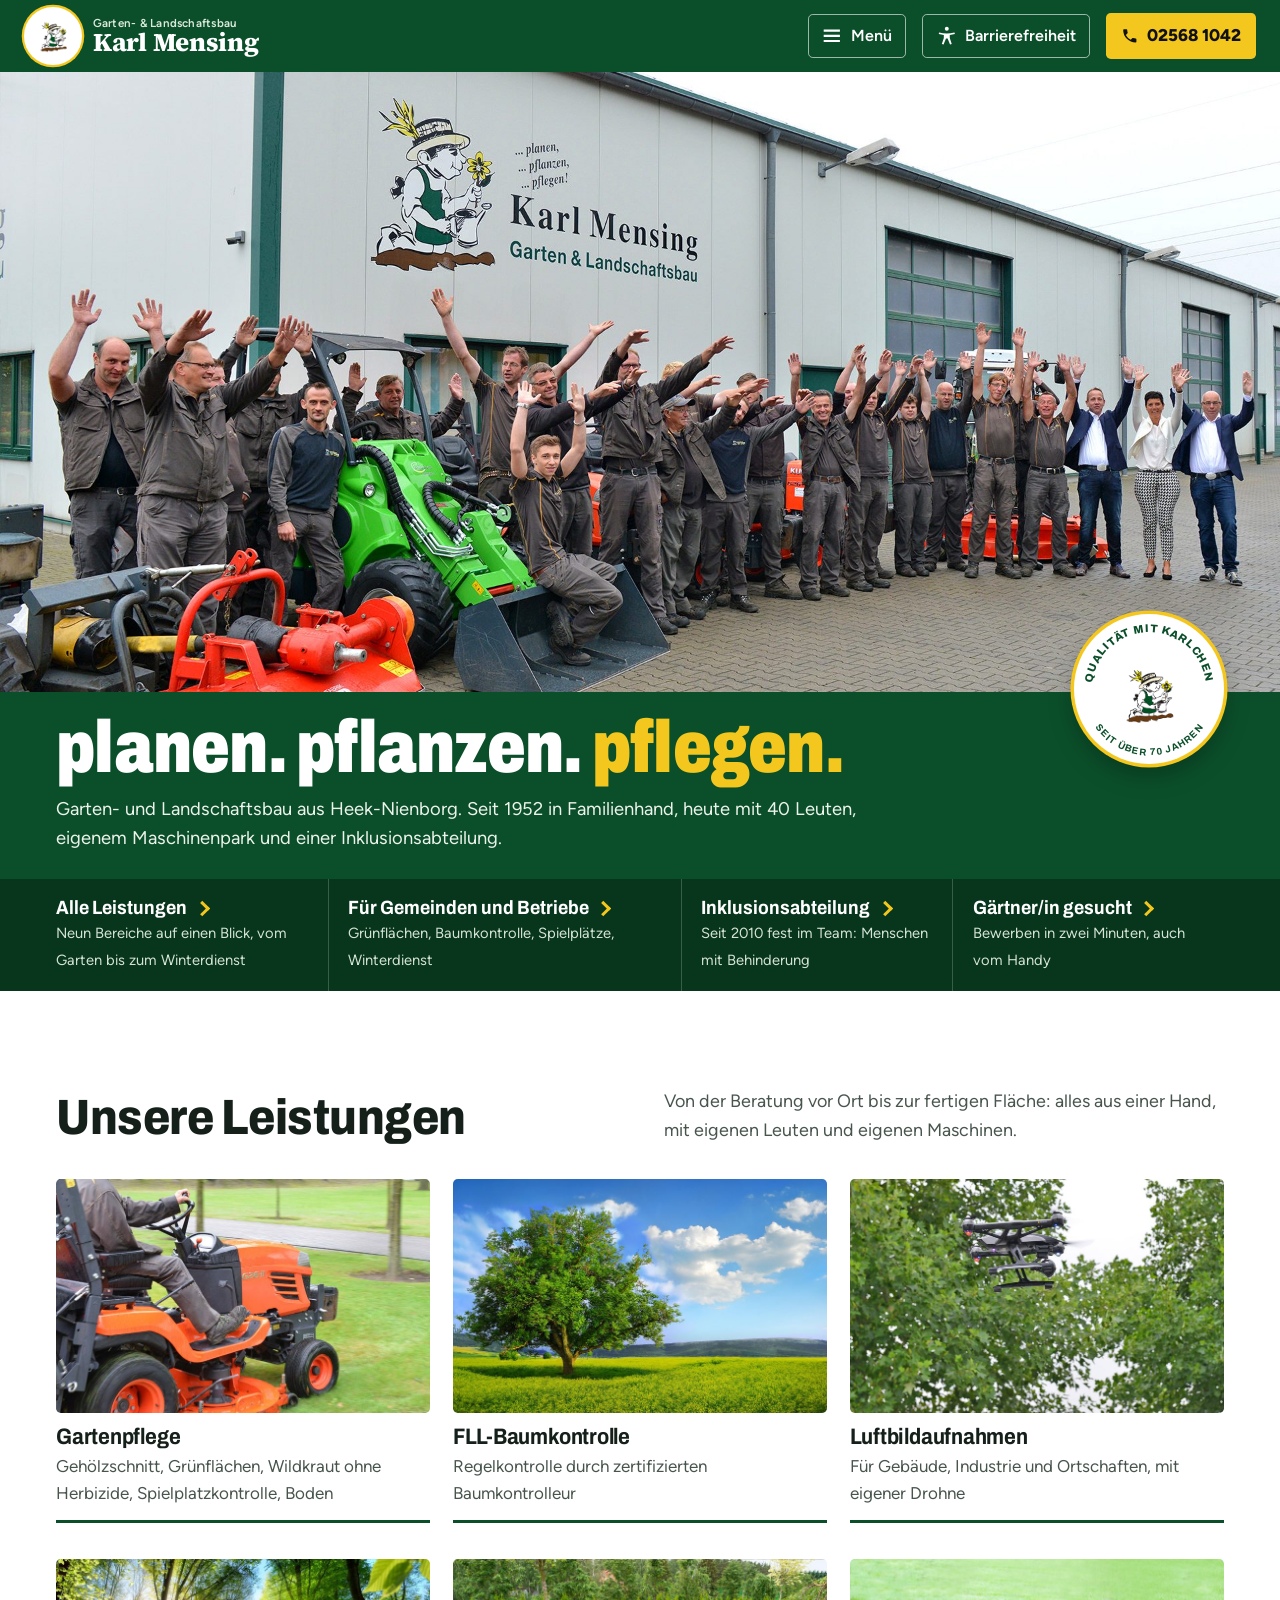
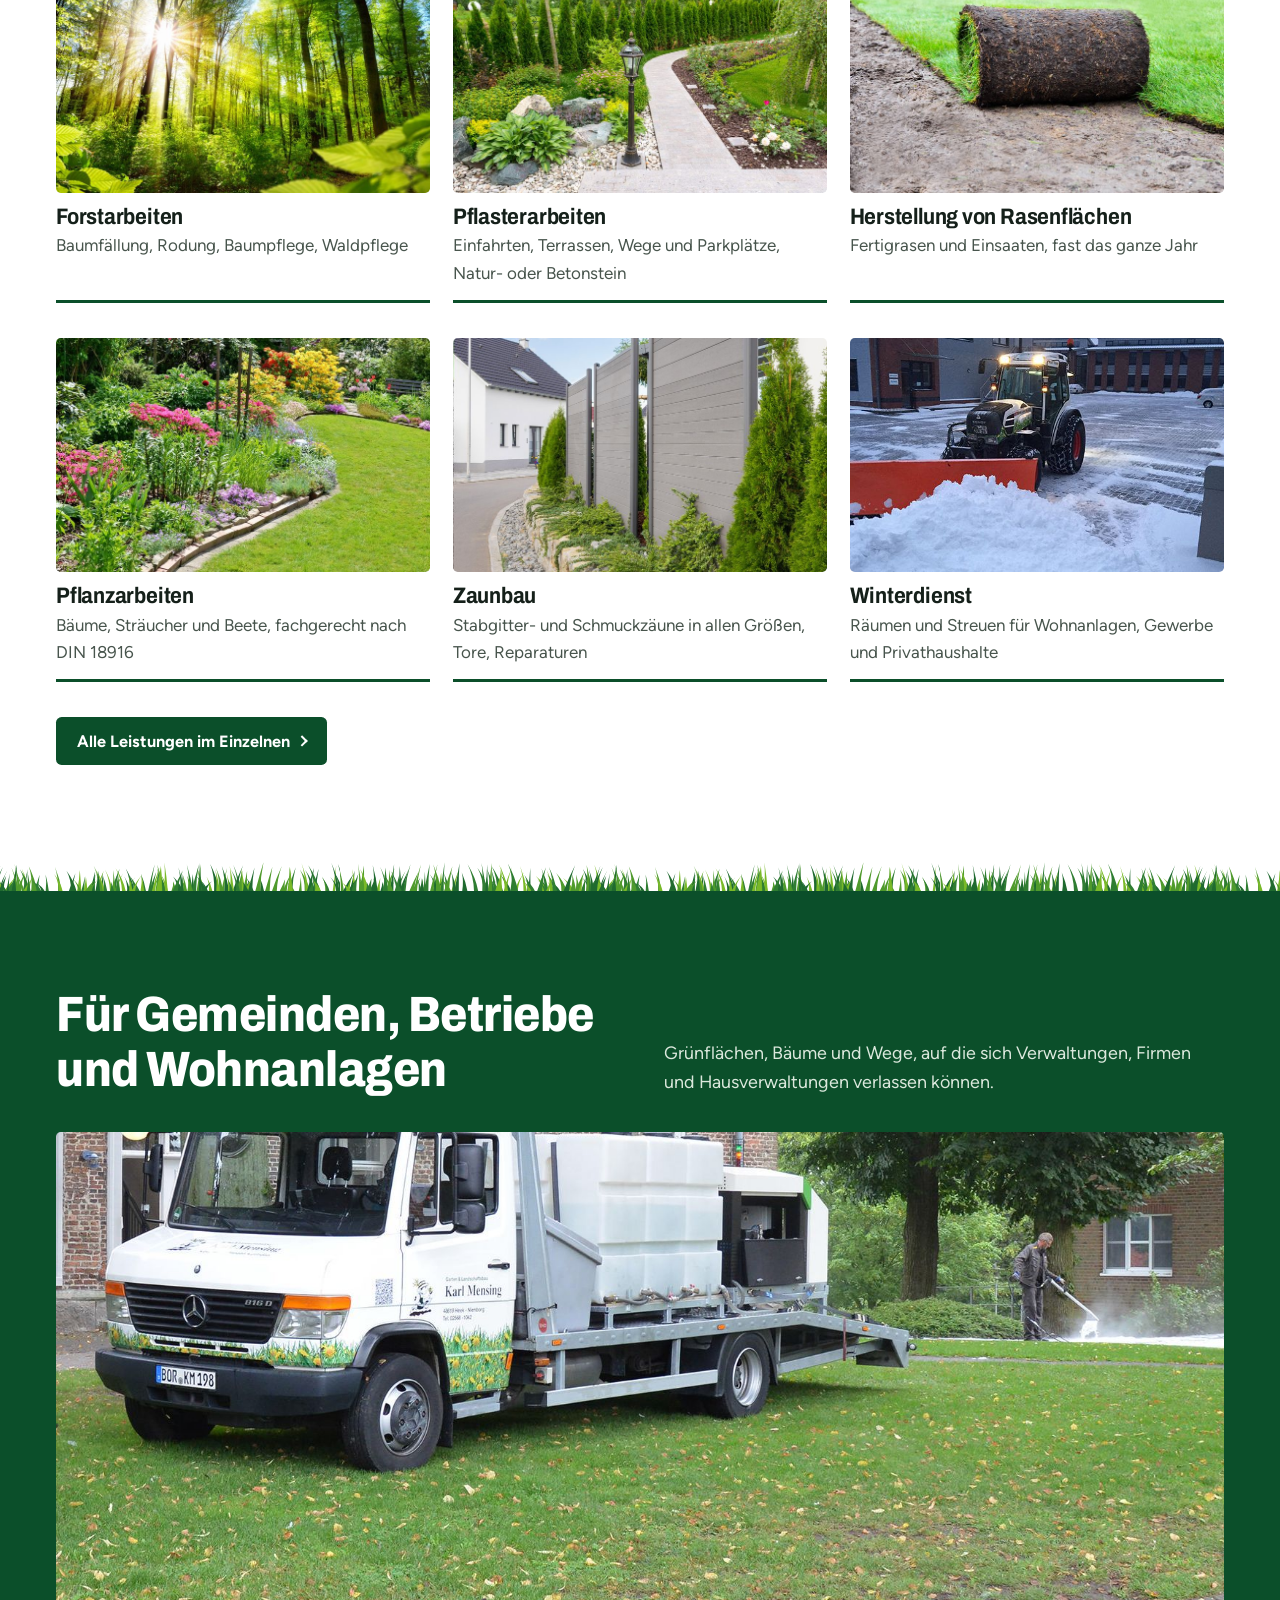
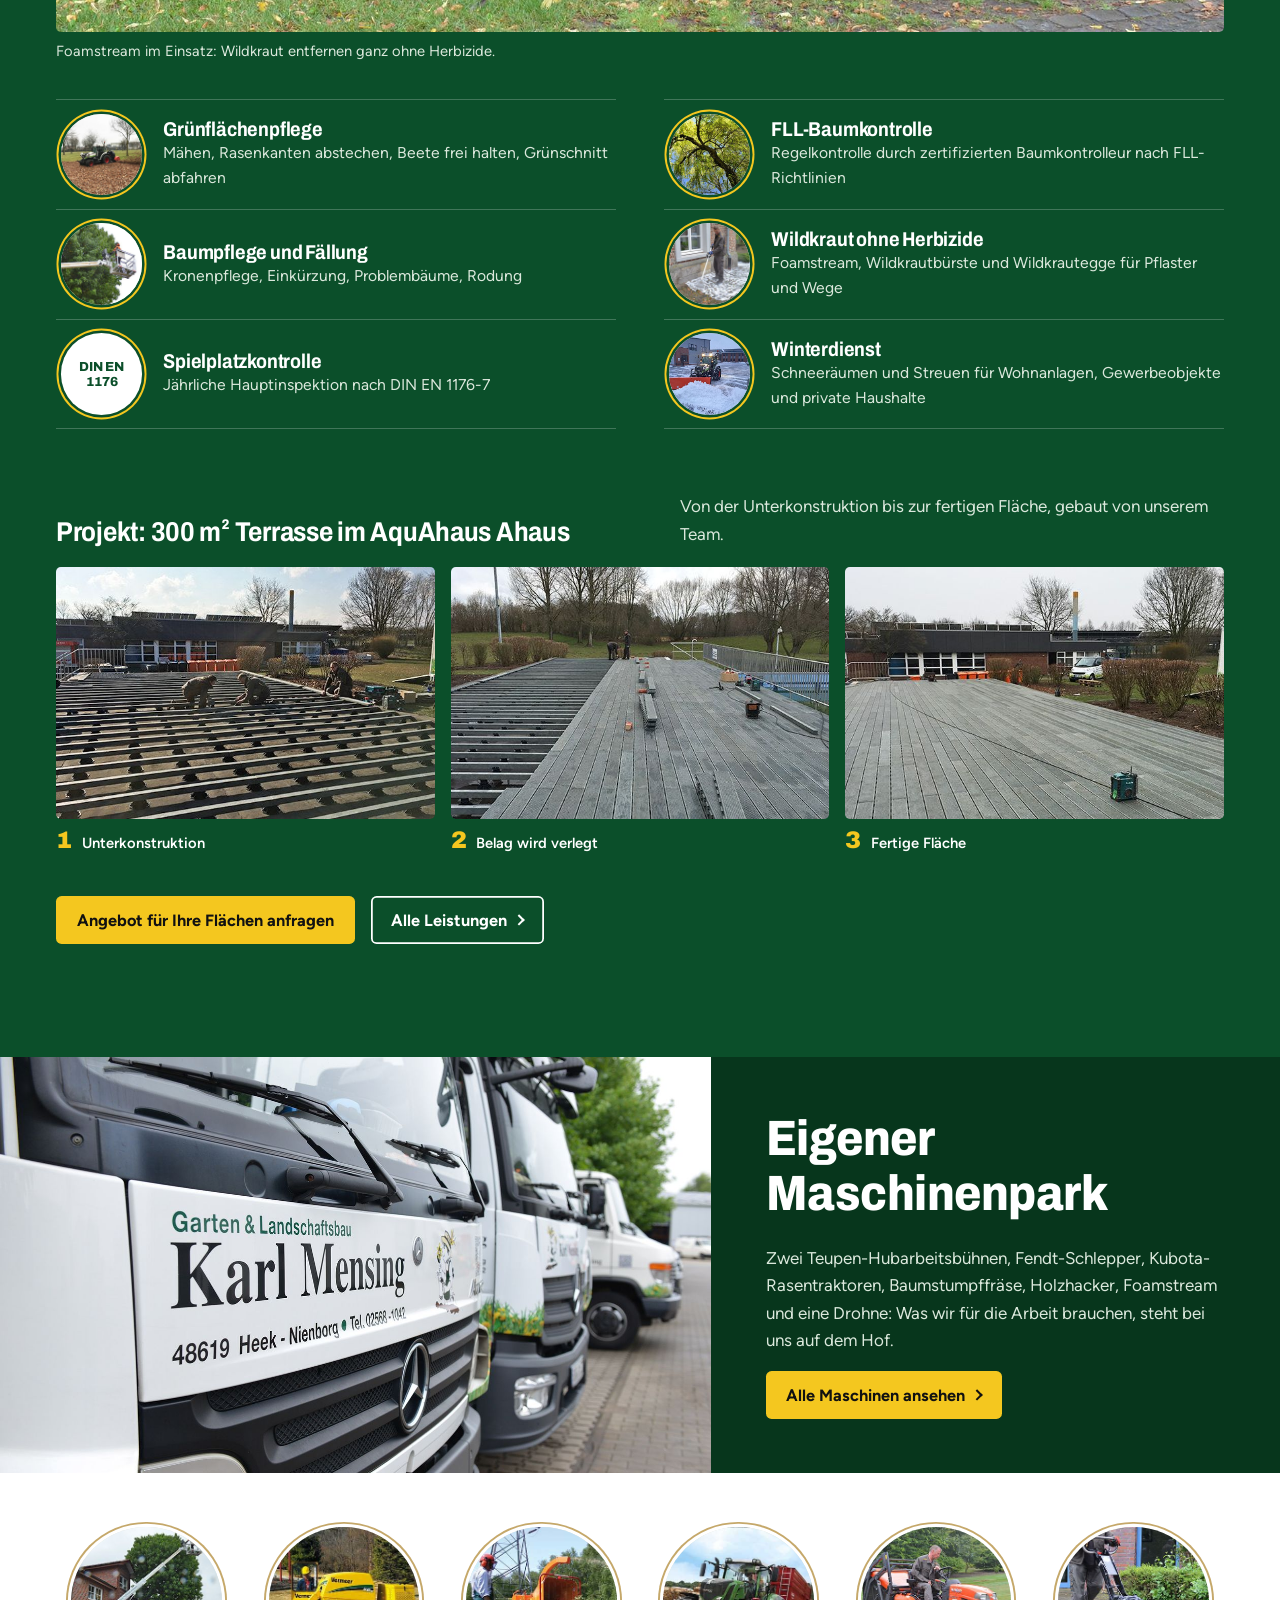
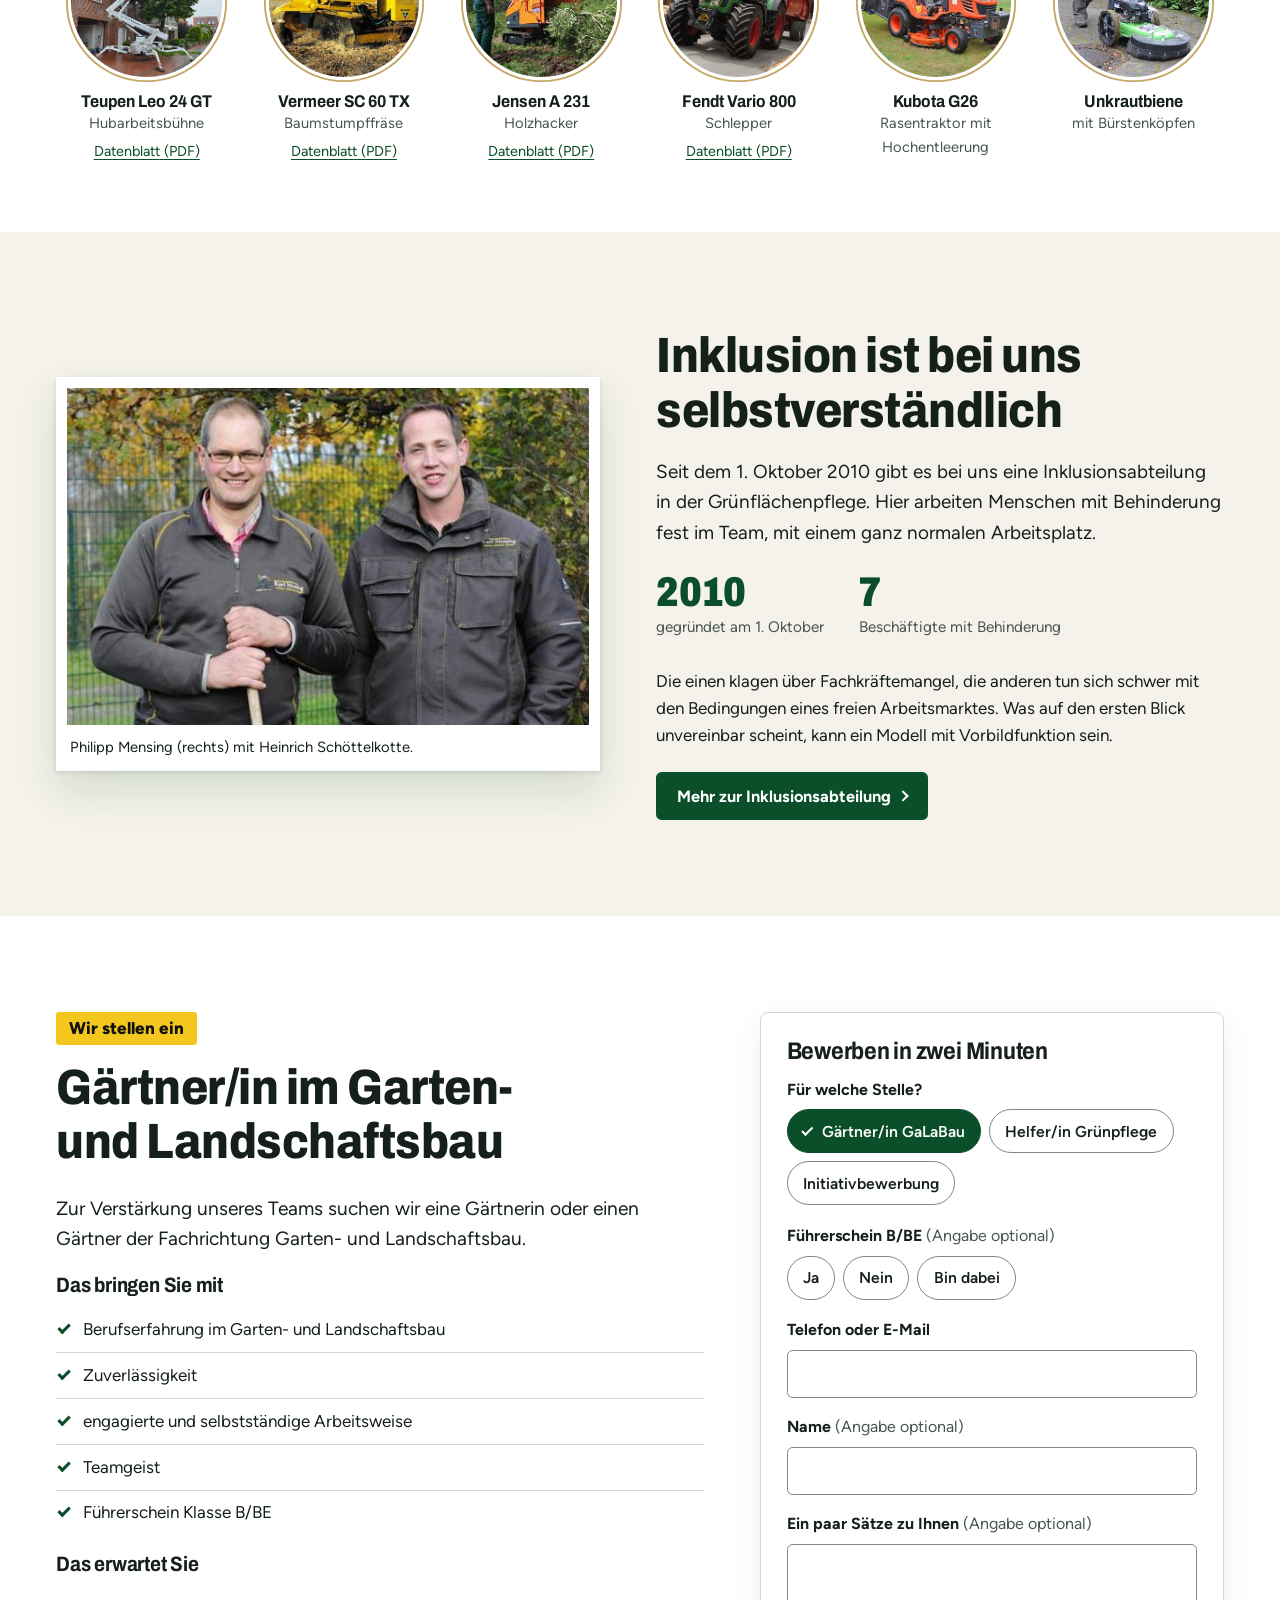
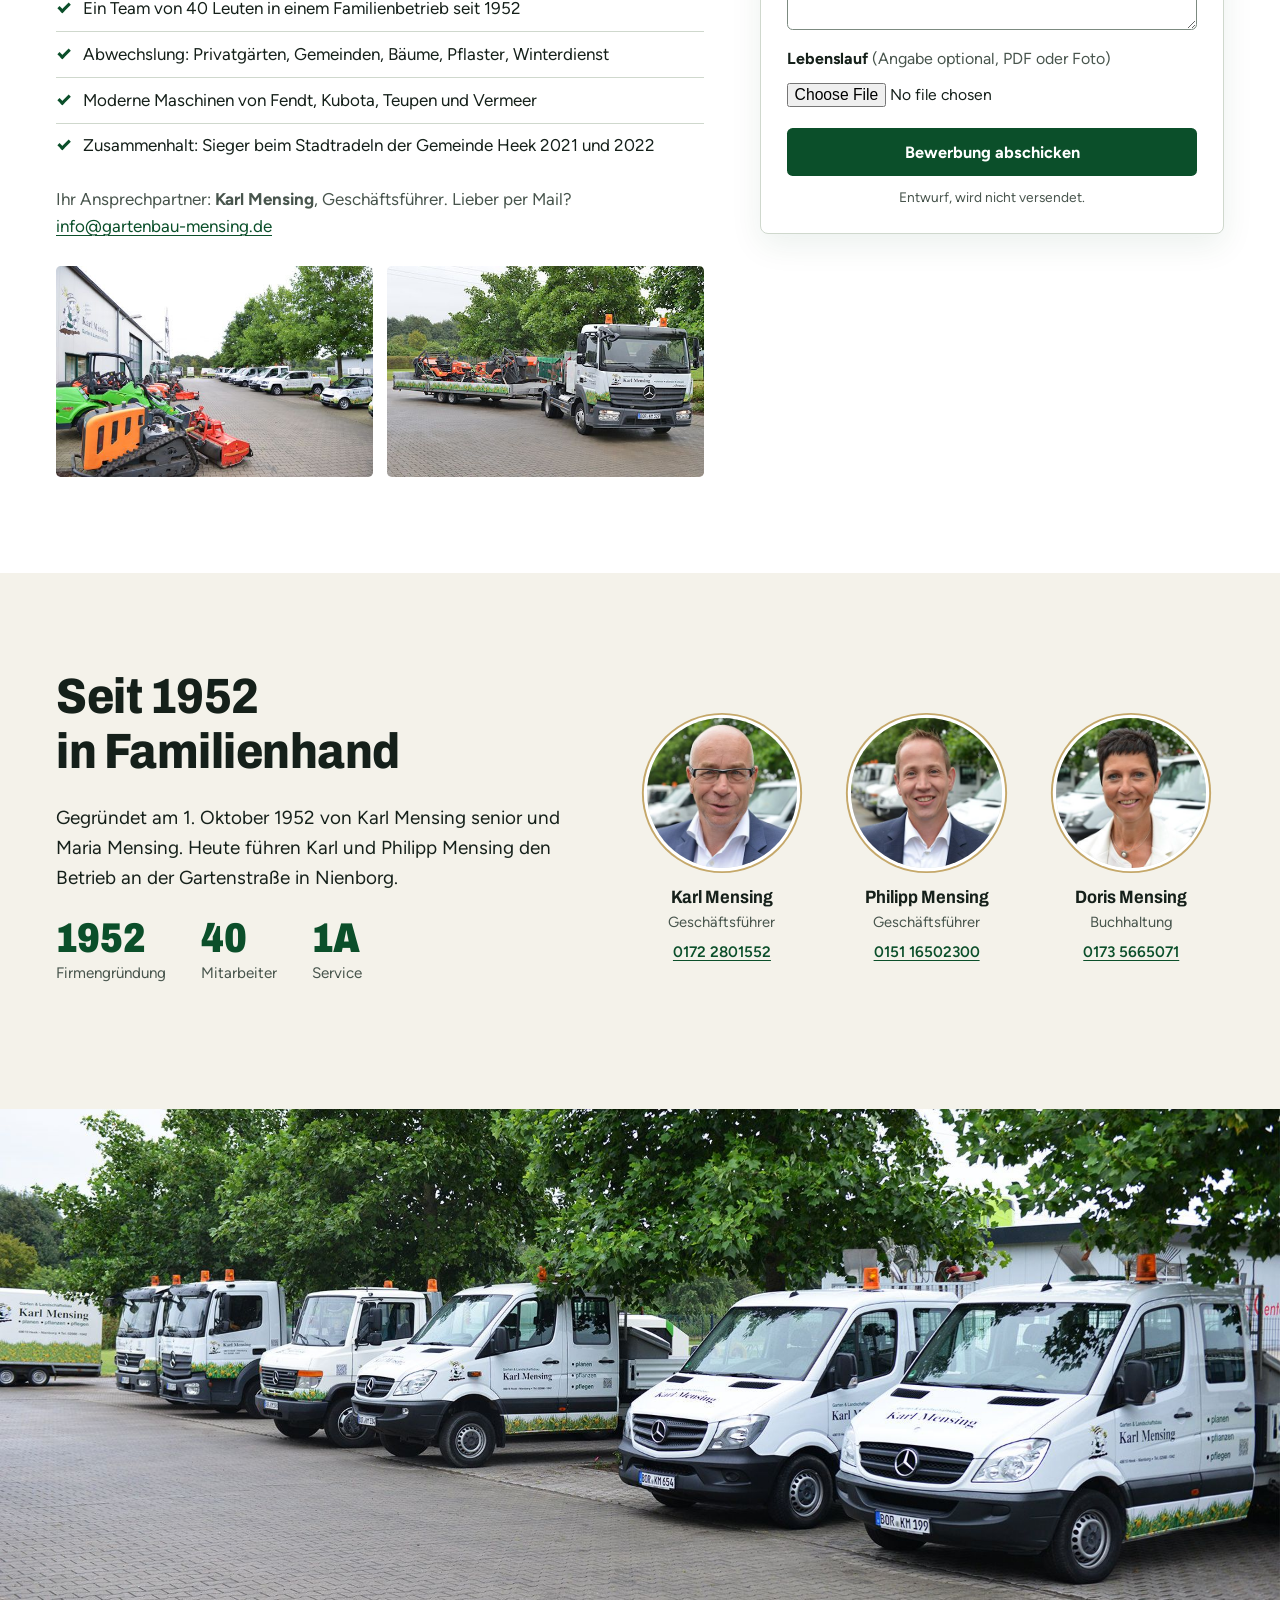
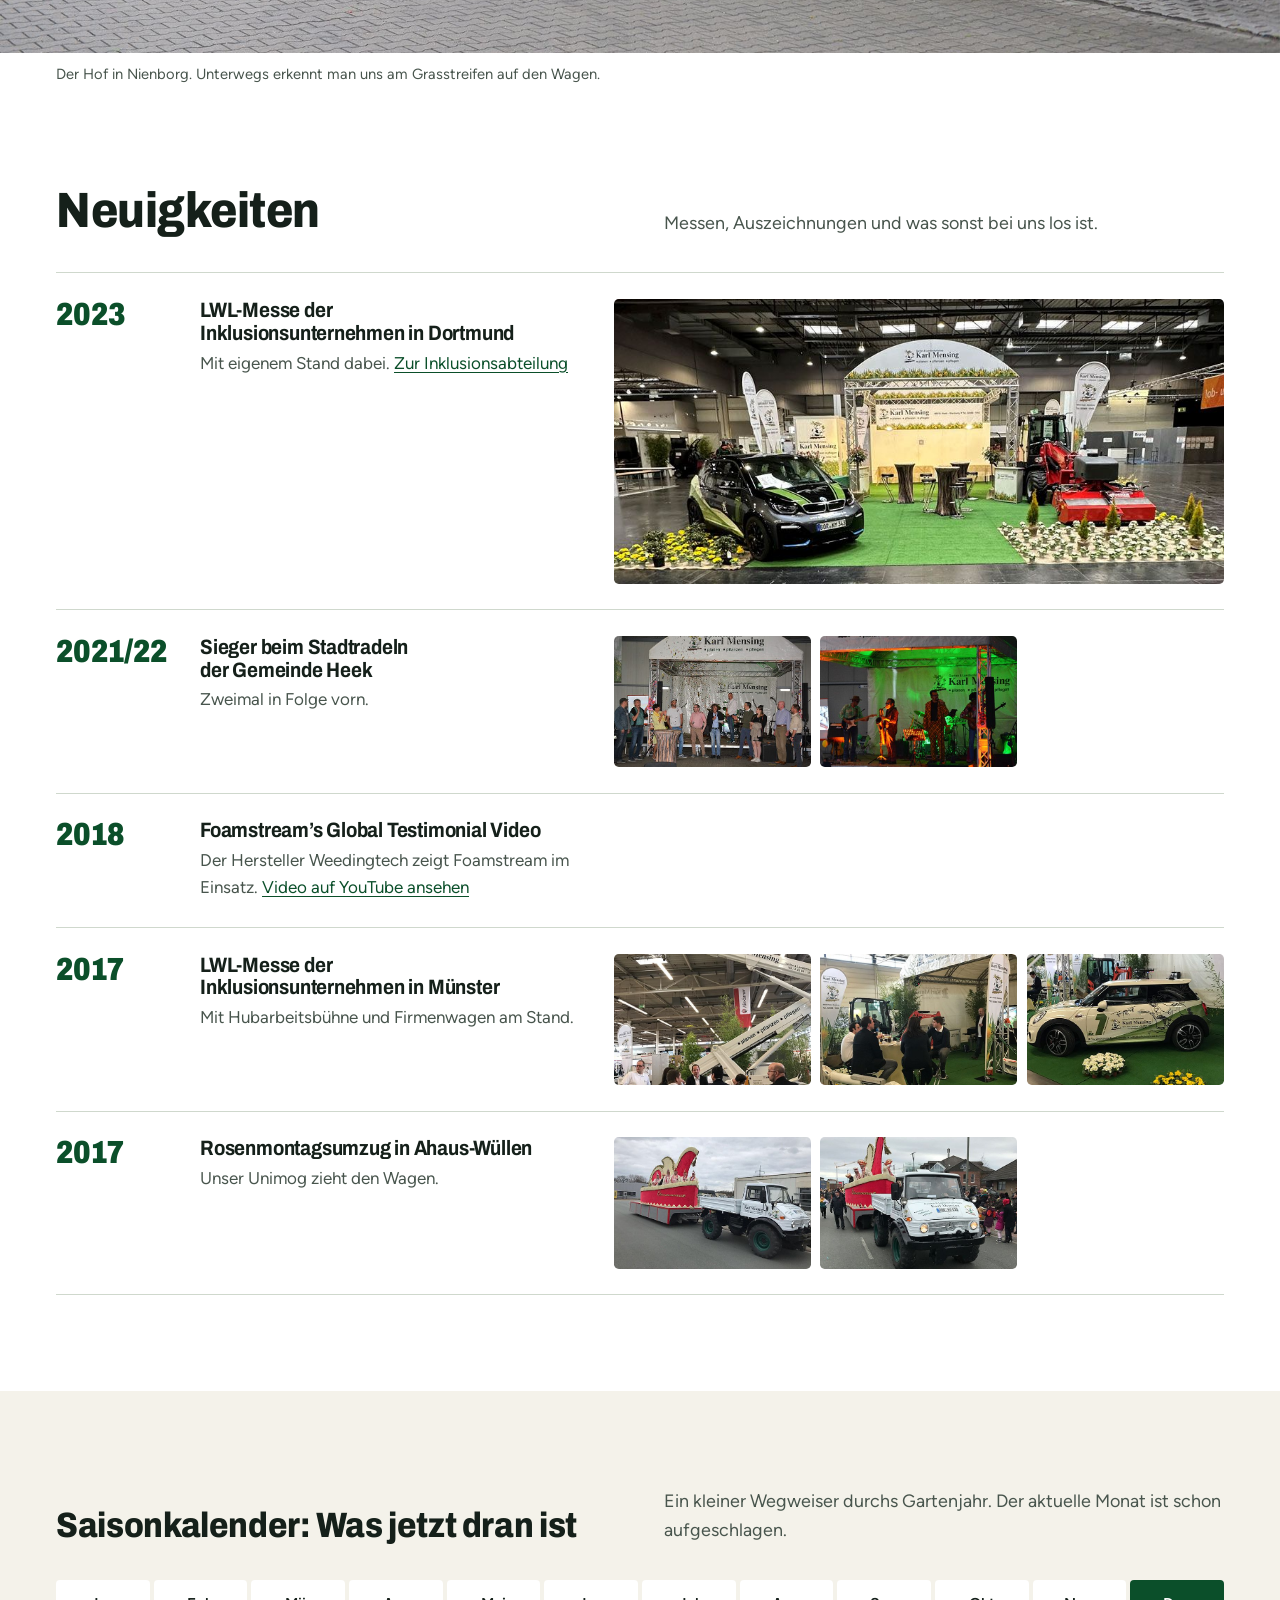
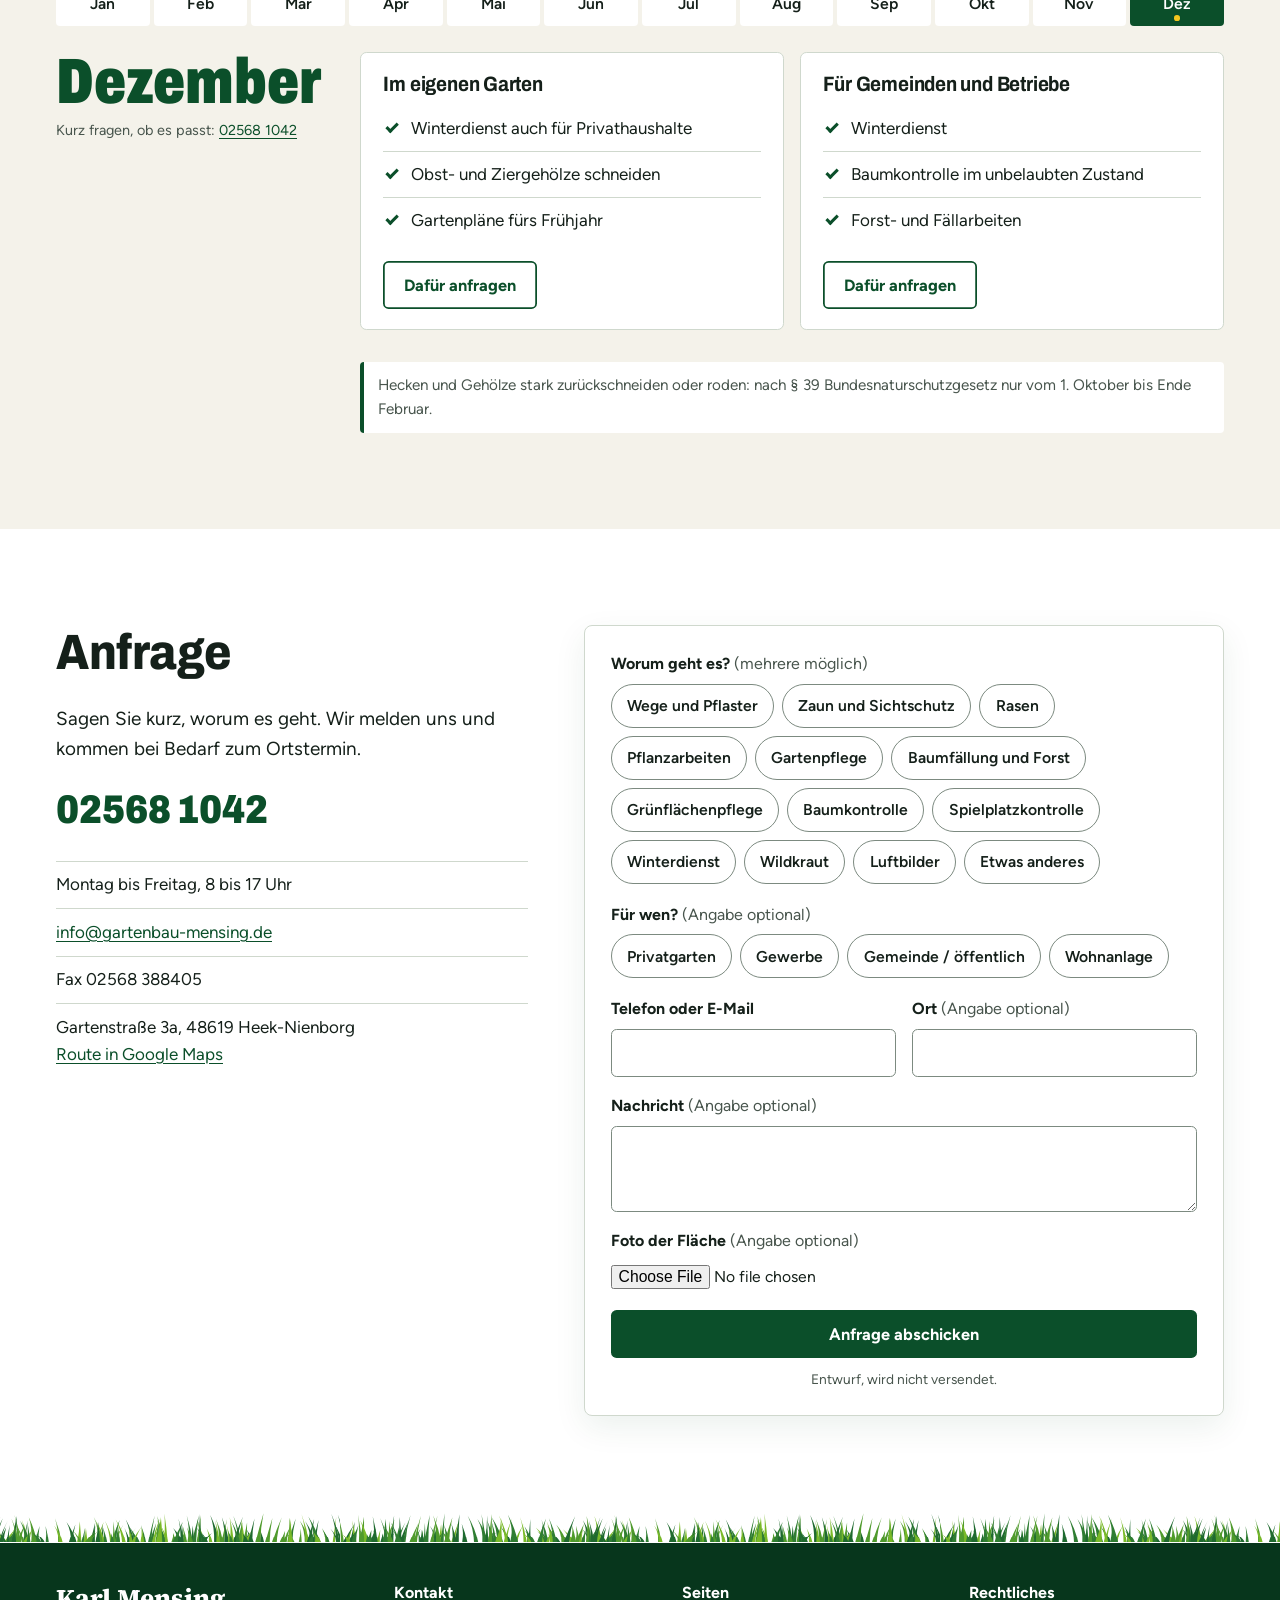
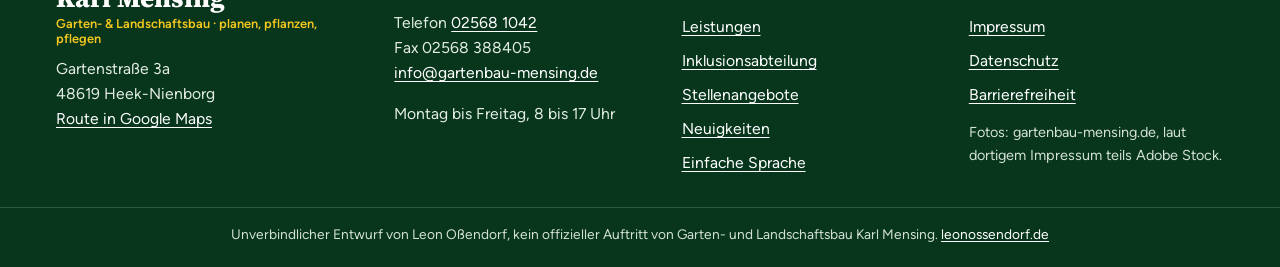
==== commit 660df74c: "Überarbeitung: Leistungsübersicht vorn, alle Inhalte (9 Leistungen, Inklusion, Neuigkeiten), Fotos n" ====
--- a/index.html
+++ b/index.html
@@ -5,278 +5,252 @@
 <meta name="viewport" content="width=device-width, initial-scale=1">
 <meta name="robots" content="noindex,nofollow">
 <title>Karl Mensing – Garten- und Landschaftsbau in Heek-Nienborg (Entwurf)</title>
-<meta name="description" content="Unverbindlicher Entwurf von Leon Oßendorf für Garten- und Landschaftsbau Karl Mensing, Heek-Nienborg.">
+<meta name="description" content="Garten- und Landschaftsbau Karl Mensing, Heek-Nienborg: Gartenpflege, Pflaster, Zaunbau, Baumkontrolle, Winterdienst und Inklusionsabteilung. Unverbindlicher Entwurf von Leon Oßendorf.">
+<script>(function(){var h=document.documentElement;h.classList.add('js');try{var m=JSON.parse(localStorage.getItem('mensing-hilfen')||'{}');if(m.schrift===1)h.classList.add('gross1');if(m.schrift===2)h.classList.add('gross2');['kontrast','luftig','unterstrichen','ruhig'].forEach(function(k){if(m[k])h.classList.add(k);});}catch(e){}})();</script>
 <link rel="preload" href="fonts/archivo-var.woff2" as="font" type="font/woff2" crossorigin>
-<link rel="preload" href="img/hero.jpg" as="image">
+<link rel="preload" href="fonts/figtree.woff2" as="font" type="font/woff2" crossorigin>
+<link rel="preload" as="image" href="img/hero.jpg" media="(min-width:40.01em)">
+<link rel="preload" as="image" href="img/hero-handy.jpg" media="(max-width:40em)">
 <link rel="stylesheet" href="css/stil.css">
 </head>
 <body>
-<a class="skip" href="#inhalt">Zum Inhalt</a>
-
+<a class="skip" href="#inhalt">Zum Inhalt springen</a>
 <header class="kopf">
-  <a class="marke" href="#top" aria-label="Karl Mensing, zur Startseite">
-    <img src="img/karlchen.png" alt="" width="64" height="51">
-    <span class="marke-text"><small>Garten- &amp; Landschaftsbau</small><b>Karl Mensing</b></span>
-  </a>
-  <nav class="menue" aria-label="Hauptmenü">
-    <a href="#garten">Ihr Garten</a>
-    <a href="#gemeinden">Gemeinden &amp; Betriebe</a>
-    <a href="#karriere">Karriere</a>
-    <a href="#familie">Über uns</a>
-  </nav>
-  <a class="tel" href="tel:+4925681042"><svg viewBox="0 0 24 24" aria-hidden="true"><path d="M6.6 10.8a15.1 15.1 0 0 0 6.6 6.6l2.2-2.2c.3-.3.7-.4 1-.2 1.1.4 2.3.6 3.6.6.6 0 1 .4 1 1V20c0 .6-.4 1-1 1A17 17 0 0 1 3 4c0-.6.4-1 1-1h3.5c.6 0 1 .4 1 1 0 1.3.2 2.5.6 3.6.1.3 0 .7-.2 1z"/></svg><span>02568 1042</span></a>
+<div class="kopf-innen">
+  <a class="marke" href="index.html"><span class="marke-rund"><img src="img/karlchen.png" width="201" height="160" alt=""></span><span class="marke-text"><span class="marke-zeile">Garten- &amp; Landschaftsbau</span><span class="marke-name">Karl Mensing</span><span class="vh">, zur Startseite</span></span></a>
+  <button type="button" class="kopf-knopf menue-knopf" aria-expanded="false" aria-controls="menue"><svg viewBox="0 0 24 24" aria-hidden="true" focusable="false"><path d="M3 5h18v2.4H3zM3 10.8h18v2.4H3zM3 16.6h18V19H3z"/></svg><span class="wort">Menü</span></button>
+  <nav class="menue" id="menue" aria-label="Hauptmenü"><ul><li><a href="leistungen.html">Leistungen</a></li><li><a href="#gemeinden">Gemeinden &amp; Betriebe</a></li><li><a href="inklusion.html">Inklusion</a></li><li><a href="#karriere">Karriere</a></li><li><a href="#ueber">Über uns</a></li><li><a href="#anfrage">Kontakt</a></li></ul></nav>
+  <button type="button" class="kopf-knopf hilfe-knopf" aria-expanded="false" aria-controls="hilfen"><svg viewBox="0 0 24 24" aria-hidden="true" focusable="false"><circle cx="12" cy="4.2" r="2.2"/><path d="M3.5 8.2c5.6 1.5 11.4 1.5 17 0l.5 1.9c-1.9.5-3.8.9-5.7 1.1v3.3l2.2 6.6-1.9.6L12.9 15h-1.8l-2.7 6.7-1.9-.6 2.2-6.6v-3.3c-1.9-.2-3.8-.6-5.7-1.1z"/></svg><span class="wort">Barrierefreiheit</span></button>
+  <a class="tel" href="tel:+4925681042"><svg viewBox="0 0 24 24" aria-hidden="true" focusable="false"><path d="M6.6 10.8a15.1 15.1 0 0 0 6.6 6.6l2.2-2.2c.3-.3.7-.4 1-.2 1.1.4 2.3.6 3.6.6.6 0 1 .4 1 1V20c0 .6-.4 1-1 1A17 17 0 0 1 3 4c0-.6.4-1 1-1h3.5c.6 0 1 .4 1 1 0 1.3.2 2.5.6 3.6.1.3 0 .7-.2 1z"/></svg><span class="vh">Anrufen: </span><span class="nr">02568 1042</span></a>
+  <div id="hilfen" class="hilfen" hidden>
+    <h2>Anzeige anpassen</h2>
+    <ul class="hilfen-liste">
+      <li><button type="button" class="hilfe" data-hilfe="schrift">Schrift größer <span class="stand">normal</span></button></li>
+      <li><button type="button" class="hilfe" data-hilfe="kontrast" aria-pressed="false">Mehr Kontrast <span class="stand">aus</span></button></li>
+      <li><button type="button" class="hilfe" data-hilfe="luftig" aria-pressed="false">Mehr Zeilenabstand <span class="stand">aus</span></button></li>
+      <li><button type="button" class="hilfe" data-hilfe="unterstrichen" aria-pressed="false">Links unterstreichen <span class="stand">aus</span></button></li>
+      <li><button type="button" class="hilfe" data-hilfe="ruhig" aria-pressed="false">Bewegung ausschalten <span class="stand">aus</span></button></li>
+      <li><button type="button" class="hilfe" data-hilfe="vorlesen" aria-pressed="false">Seite vorlesen <span class="stand">starten</span></button></li>
+    </ul>
+    <p class="hilfen-links"><a href="einfach.html">Einfache Sprache</a><a href="barrierefreiheit.html">Erklärung zur Barrierefreiheit</a></p>
+  </div>
+</div>
 </header>
-
-<main id="inhalt">
-
-<section class="held" id="top" aria-labelledby="held-titel">
-  <figure class="held-bild">
-    <img src="img/hero.jpg" alt="Das Team von Karl Mensing jubelt vor der Halle in Heek-Nienborg, vorne Mulcher und Kompaktlader" width="1800" height="1125">
-  </figure>
-  <div class="held-tafel">
-    <h1 id="held-titel"><span>planen.</span> <span>pflanzen.</span> <span>pflegen.</span></h1>
-    <p>Garten- und Landschaftsbau aus Heek-Nienborg. Seit 1952 in Familienhand, heute 40 Leute mit eigenem Maschinenpark.</p>
-  </div>
-  <div class="tore" role="list">
-    <a role="listitem" class="tor" href="#garten"><b>Für Ihren Garten</b><span>Wege, Terrassen, Zäune, Rasen, Pflanzen, Pflege</span></a>
-    <a role="listitem" class="tor" href="#gemeinden"><b>Für Gemeinden und Betriebe</b><span>Grünflächen, Baumkontrolle, Spielplätze, Winterdienst</span></a>
-    <a role="listitem" class="tor tor-job" href="#karriere"><b>Gärtner/in gesucht</b><span>Bewerben in zwei Minuten, auch vom Handy</span></a>
-  </div>
-  <div class="gras" aria-hidden="true"></div>
-</section>
-
-<section class="jahr" id="jahr" aria-labelledby="jahr-titel">
+<main id="inhalt" tabindex="-1">
+<section class="held" aria-labelledby="held-titel">
+  <div class="held-bild"><picture><source media="(max-width:40em)" srcset="img/hero-handy.jpg" width="1100" height="619"><img src="img/hero.jpg" width="1920" height="960" alt="Das Team von Karl Mensing jubelt mit erhobenen Armen vor der Betriebshalle in Heek-Nienborg. An der Hallenwand steht neben der Figur Karlchen: planen, pflanzen, pflegen." fetchpriority="high"></picture></div>
+  <div class="held-band">
+    <div class="siegel" role="img" aria-label="Qualität mit Karlchen, seit über 70 Jahren">
+<svg viewBox="0 0 100 100" aria-hidden="true" focusable="false"><defs><path id="s-oben" d="M12,50 a38,38 0 0,1 76,0"/><path id="s-unten" d="M6,50 a44,44 0 0,0 88,0"/></defs>
+<text font-family="Archivo, sans-serif" font-weight="800" font-size="7.4" fill="#0b4f2a" letter-spacing=".5" text-anchor="middle"><textPath href="#s-oben" startOffset="50%">QUALITÄT MIT KARLCHEN</textPath></text>
+<text font-family="Archivo, sans-serif" font-weight="700" font-size="6.4" fill="#0b4f2a" letter-spacing=".6" text-anchor="middle"><textPath href="#s-unten" startOffset="50%">SEIT ÜBER 70 JAHREN</textPath></text></svg>
+<img src="img/karlchen.png" width="201" height="160" alt="">
+</div>
+    <div class="rahmen">
+      <h1 id="held-titel"><span>planen.</span> <span>pflanzen.</span> <span class="w3">pflegen.</span><span class="vh"> Garten- und Landschaftsbau Karl Mensing</span></h1>
+      <p class="held-text">Garten- und Landschaftsbau aus Heek-Nienborg. Seit 1952 in Familienhand, heute mit 40 Leuten, eigenem Maschinenpark und einer Inklusionsabteilung.</p>
+    </div>
+  </div>
+  <nav class="tore" aria-label="Schnelleinstieg"><ul>
+    <li><a href="#leistungen"><b>Alle Leistungen</b><span>Neun Bereiche auf einen Blick, vom Garten bis zum Winterdienst</span></a></li>
+    <li><a href="#gemeinden"><b>Für Gemeinden und Betriebe</b><span>Grünflächen, Baumkontrolle, Spielplätze, Winterdienst</span></a></li>
+    <li><a href="#inklusion"><b>Inklusionsabteilung</b><span>Seit 2010 fest im Team: Menschen mit Behinderung</span></a></li>
+    <li><a href="#karriere"><b>Gärtner/in gesucht</b><span>Bewerben in zwei Minuten, auch vom Handy</span></a></li>
+  </ul></nav>
+</section>
+<section class="abschnitt" id="leistungen" aria-labelledby="l-titel">
   <div class="rahmen">
-    <div class="jahr-kopf">
-      <h2 id="jahr-titel">Was jetzt dran ist</h2>
-      <p>Im Garten und auf Grünflächen hat jeder Monat seine Arbeit. Hier steht, was gerade passt.</p>
-    </div>
-    <div class="monate" role="tablist" aria-label="Monat wählen"></div>
-    <div class="monat-inhalt" id="monat-inhalt" aria-live="polite">
-      <div class="monat-name"><span id="monat-titel">November</span><small>Kurz fragen, ob es passt: <a href="tel:+4925681042">02568 1042</a></small></div>
-      <div class="monat-spalten">
-        <div class="monat-karte">
-          <h3>Im eigenen Garten</h3>
-          <ul id="liste-garten"></ul>
-          <button class="knopf knopf-hell" data-anfrage="garten" type="button">Dafür anfragen</button>
-        </div>
-        <div class="monat-karte">
-          <h3>Für Gemeinden und Betriebe</h3>
-          <ul id="liste-gewerbe"></ul>
-          <button class="knopf knopf-hell" data-anfrage="gewerbe" type="button">Dafür anfragen</button>
-        </div>
-      </div>
-      <p class="monat-hinweis" id="monat-hinweis" hidden></p>
-    </div>
-  </div>
-</section>
-
-<section class="garten" id="garten" aria-labelledby="garten-titel">
-  <div class="rahmen">
-    <div class="abschnitt-kopf">
-      <h2 id="garten-titel">Für Ihren Garten</h2>
-      <p>Von der Beratung vor Ort bis zur fertigen Fläche: alles aus einer Hand, mit eigenen Leuten und eigenen Maschinen.</p>
-    </div>
-    <div class="garten-raster">
-      <button type="button" class="kachel k-gross" data-thema="Wege und Pflaster"><img src="img/weg.jpg" alt="Geschwungener Gartenweg aus hellem Pflaster mit Laterne und Beeten" loading="lazy"><span><b>Wege, Einfahrten, Terrassen</b>Natur- oder Betonstein, jedes Verlegemuster</span></button>
-      <button type="button" class="kachel" data-thema="Zaun und Sichtschutz"><img src="img/sichtschutz.jpg" alt="Sichtschutzwand mit Säulen-Thuja an einem weißen Haus" loading="lazy"><span><b>Zaun und Sichtschutz</b>Stabgitter, Schmuckzaun, Tore</span></button>
-      <button type="button" class="kachel" data-thema="Rasen"><img src="img/rasen.jpg" alt="Frisch verlegter Rollrasen mit Buchsbaumhecke" loading="lazy"><span><b>Rasen</b>Fertigrasen oder Einsaat, fast ganzjährig</span></button>
-      <button type="button" class="kachel" data-thema="Pflanzen"><img src="img/pflanzung.jpg" alt="Neu angelegtes Beet mit Gräsern, Stauden und Rindenmulch" loading="lazy"><span><b>Pflanzen</b>Bäume, Sträucher, Beete</span></button>
-      <button type="button" class="kachel" data-thema="Gartenpflege"><img src="img/hecke.jpg" alt="Mitarbeiter schneidet eine Hecke mit der Motor-Heckenschere" loading="lazy"><span><b>Gartenpflege</b>Hecken, Gehölze, Beete, das ganze Jahr</span></button>
-      <button type="button" class="kachel" data-thema="Baumfällung"><img src="img/faellung.jpg" alt="Baumfäller mit Motorsäge an einem dicken Stamm" loading="lazy"><span><b>Bäume fällen</b>samt Wurzelstock und Abtransport</span></button>
-    </div>
-    <p class="garten-zeile">Tippen Sie auf ein Bild, und die Anfrage ist schon vorbereitet. <a href="#anfrage">Direkt zur Anfrage</a></p>
-  </div>
-</section>
-
-<section class="gemeinden" id="gemeinden" aria-labelledby="gem-titel">
-  <div class="gras gras-oben" aria-hidden="true"></div>
-  <div class="rahmen">
-    <div class="abschnitt-kopf hell">
-      <h2 id="gem-titel">Für Gemeinden, Betriebe und Wohnanlagen</h2>
-      <p>Grünflächen, Bäume und Wege, auf die sich Verwaltungen, Firmen und Hausverwaltungen verlassen können.</p>
-    </div>
-    <div class="gem-gitter">
-      <ul class="lv">
-        <li><img src="img/maeher.jpg" alt="" loading="lazy"><div><b>Grünflächenpflege</b><span>Mähen, Kanten stechen, Beete frei halten, Grünschnitt abfahren</span></div></li>
-        <li><img src="img/baum.jpg" alt="" loading="lazy"><div><b>FLL-Baumkontrolle</b><span>Regelkontrolle durch zertifizierten Baumkontrolleur, auch per Drohne</span></div></li>
-        <li><img src="img/buehne.jpg" alt="" loading="lazy"><div><b>Baumpflege und Fällung</b><span>Kronenpflege, Totholz, Problembäume, mit Teupen-Hubarbeitsbühnen</span></div></li>
-        <li><img src="img/buerste.jpg" alt="" loading="lazy"><div><b>Wildkraut ohne Chemie</b><span>Foamstream, Wildkrautbürste und -egge für Pflaster und Wege</span></div></li>
-        <li><img src="img/mulch.jpg" alt="" loading="lazy"><div><b>Spielplatzkontrolle</b><span>Jährliche Hauptinspektion nach DIN EN 1176-7</span></div></li>
-        <li><img src="img/winter.jpg" alt="" loading="lazy"><div><b>Winterdienst</b><span>Räumen und Streuen für Wohnanlagen, Gewerbe und Privathaushalte</span></div></li>
+    <div class="kopfzeile"><h2 id="l-titel">Unsere Leistungen</h2><p>Von der Beratung vor Ort bis zur fertigen Fläche: alles aus einer Hand, mit eigenen Leuten und eigenen Maschinen.</p></div>
+    <ul class="neun">
+      <li class="karte zeig"><div class="bild"><img src="img/k-gartenpflege.jpg" width="760" height="475" alt="Mitarbeiter mäht mit einem orangefarbenen Kubota-Rasentraktor eine Rasenfläche" loading="lazy" decoding="async"></div><div class="karte-text"><h3><a href="leistungen.html#gartenpflege">Gartenpflege</a></h3><p>Gehölzschnitt, Grünflächen, Wildkraut ohne Herbizide, Spielplatzkontrolle, Boden</p></div></li>
+      <li class="karte zeig"><div class="bild"><img src="img/k-fll.jpg" width="760" height="475" alt="Großer, frei stehender Laubbaum mit voller Krone auf einer Wiese" loading="lazy" decoding="async"></div><div class="karte-text"><h3><a href="leistungen.html#fll">FLL-Baumkontrolle</a></h3><p>Regelkontrolle durch zertifizierten Baumkontrolleur</p></div></li>
+      <li class="karte zeig"><div class="bild"><img src="img/k-luftbild.jpg" width="760" height="475" alt="Schwarze Kameradrohne im Flug zwischen Baumkronen" loading="lazy" decoding="async"></div><div class="karte-text"><h3><a href="leistungen.html#luftbild">Luftbildaufnahmen</a></h3><p>Für Gebäude, Industrie und Ortschaften, mit eigener Drohne</p></div></li>
+      <li class="karte zeig"><div class="bild"><img src="img/k-forst.jpg" width="760" height="475" alt="Sonnenstrahlen fallen durch einen hellgrünen Laubwald" loading="lazy" decoding="async"></div><div class="karte-text"><h3><a href="leistungen.html#forst">Forstarbeiten</a></h3><p>Baumfällung, Rodung, Baumpflege, Waldpflege</p></div></li>
+      <li class="karte zeig"><div class="bild"><img src="img/k-pflaster.jpg" width="760" height="475" alt="Geschwungener Gartenweg aus hellem Pflaster zwischen Beeten" loading="lazy" decoding="async"></div><div class="karte-text"><h3><a href="leistungen.html#pflaster">Pflasterarbeiten</a></h3><p>Einfahrten, Terrassen, Wege und Parkplätze, Natur- oder Betonstein</p></div></li>
+      <li class="karte zeig"><div class="bild"><img src="img/k-rasen.jpg" width="760" height="475" alt="Eine Rolle Fertigrasen wird auf vorbereitetem Boden ausgerollt" loading="lazy" decoding="async"></div><div class="karte-text"><h3><a href="leistungen.html#rasen">Herstellung von Rasenflächen</a></h3><p>Fertigrasen und Einsaaten, fast das ganze Jahr</p></div></li>
+      <li class="karte zeig"><div class="bild"><img src="img/k-pflanz.jpg" width="760" height="475" alt="Blühender Staudengarten mit Rhododendren und sauber gefasster Rasenkante" loading="lazy" decoding="async"></div><div class="karte-text"><h3><a href="leistungen.html#pflanz">Pflanzarbeiten</a></h3><p>Bäume, Sträucher und Beete, fachgerecht nach DIN 18916</p></div></li>
+      <li class="karte zeig"><div class="bild"><img src="img/k-zaun.jpg" width="760" height="475" alt="Sichtschutzwand aus grauen Elementen, davor Natursteinmauer und Säulen-Thuja" loading="lazy" decoding="async"></div><div class="karte-text"><h3><a href="leistungen.html#zaun">Zaunbau</a></h3><p>Stabgitter- und Schmuckzäune in allen Größen, Tore, Reparaturen</p></div></li>
+      <li class="karte zeig"><div class="bild"><img src="img/k-winter.jpg" width="580" height="375" alt="Fendt-Schlepper mit Räumschild schiebt Schnee von einem Parkplatz" loading="lazy" decoding="async"></div><div class="karte-text"><h3><a href="leistungen.html#winter">Winterdienst</a></h3><p>Räumen und Streuen für Wohnanlagen, Gewerbe und Privathaushalte</p></div></li>
+    </ul>
+    <p class="wand-zeile"><a class="knopf knopf-gruen pfeil" href="leistungen.html">Alle Leistungen im Einzelnen</a></p>
+  </div>
+</section>
+<section class="dunkel" id="gemeinden" aria-labelledby="gem-titel">
+  <div class="gras gras-weiss" aria-hidden="true"></div>
+  <div class="rahmen abschnitt">
+    <div class="kopfzeile"><h2 id="gem-titel">Für Gemeinden, Betriebe und Wohnanlagen</h2><p>Grünflächen, Bäume und Wege, auf die sich Verwaltungen, Firmen und Hausverwaltungen verlassen können.</p></div>
+    <figure class="gem-buehne zeig"><div class="bild"><img src="img/slider-slide-4.jpg" width="1600" height="686" alt="Lastwagen von Karl Mensing mit Foamstream-Anlage auf einer Grünfläche vor einem Backsteingebäude, rechts behandelt ein Mitarbeiter eine Pflasterfläche mit Schaum" loading="lazy" decoding="async"></div><figcaption>Foamstream im Einsatz: Wildkraut entfernen ganz ohne Herbizide.</figcaption></figure>
+    <ul class="lv zwei-sp">
+        <li><span class="rund"><img src="img/team-team-img-10.jpg" width="340" height="340" alt="" loading="lazy" decoding="async"></span><div><h3><a href="leistungen.html#gartenpflege">Grünflächenpflege</a></h3><p>Mähen, Rasenkanten abstechen, Beete frei halten, Grünschnitt abfahren</p></div></li>
+        <li><span class="rund"><img src="img/services-img-6.jpg" width="321" height="321" alt="" loading="lazy" decoding="async"></span><div><h3><a href="leistungen.html#fll">FLL-Baumkontrolle</a></h3><p>Regelkontrolle durch zertifizierten Baumkontrolleur nach FLL-Richtlinien</p></div></li>
+        <li><span class="rund"><img src="img/team-team-img-6.jpg" width="340" height="340" alt="" loading="lazy" decoding="async"></span><div><h3><a href="leistungen.html#forst">Baumpflege und Fällung</a></h3><p>Kronenpflege, Einkürzung, Problembäume, Rodung</p></div></li>
+        <li><span class="rund"><img src="img/team-team-img-9.jpg" width="340" height="340" alt="" loading="lazy" decoding="async"></span><div><h3><a href="leistungen.html#gartenpflege">Wildkraut ohne Herbizide</a></h3><p>Foamstream, Wildkrautbürste und Wildkrautegge für Pflaster und Wege</p></div></li>
+        <li><span class="din" aria-hidden="true">DIN EN<br>1176</span><div><h3><a href="leistungen.html#gartenpflege">Spielplatzkontrolle</a></h3><p>Jährliche Hauptinspektion nach DIN EN 1176-7</p></div></li>
+        <li><span class="rund"><img src="img/services-img-5.jpg" width="321" height="321" alt="" loading="lazy" decoding="async"></span><div><h3><a href="leistungen.html#winter">Winterdienst</a></h3><p>Schneeräumen und Streuen für Wohnanlagen, Gewerbeobjekte und private Haushalte</p></div></li>
       </ul>
-      <div class="gem-seite">
-        <article class="projekt">
-          <div class="projekt-bilder"><img src="img/aqua1.jpg" alt="Unterkonstruktion der Terrasse am AquAhaus Ahaus im Bau" loading="lazy"><img src="img/aqua3.jpg" alt="Fertige Holzterrasse am AquAhaus Ahaus" loading="lazy"></div>
-          <div class="projekt-text">
-            <h3>Projekt: Terrasse am AquAhaus Ahaus</h3>
-            <p>300 Quadratmeter Terrasse am Freizeitbad, von der Unterkonstruktion bis zur fertigen Fläche.</p>
-          </div>
-        </article>
-        <article class="inklusion">
-          <img src="img/inklusion.jpg" alt="Philipp Mensing (rechts) mit Heinrich Schöttelkotte" loading="lazy">
-          <div>
-            <h3>Inklusionsabteilung seit 2010</h3>
-            <p>In der Grünflächenpflege arbeiten 7 Menschen mit Behinderung ganz normal im Team.</p>
-            <p class="klein">Öffentliche Aufträge, die Inklusionsbetriebe ausführen können, werden ihnen nach § 224 SGB IX bevorzugt angeboten.</p>
-          </div>
-        </article>
-        <button class="knopf knopf-gruen" type="button" data-anfrage="gewerbe">Angebot für Ihre Flächen anfragen</button>
-      </div>
-    </div>
-
-    <div class="maschinen">
-      <h3>Eigener Maschinenpark</h3>
-      <div class="maschinen-band" tabindex="0" aria-label="Maschinen, seitlich scrollbar">
-        <figure><img src="img/foam.jpg" alt="Lkw mit Foamstream-Anlage auf einer Rasenfläche" loading="lazy"><figcaption>Foamstream, Wildkraut mit Heißschaum</figcaption></figure>
-        <figure><img src="img/drohne.jpg" alt="Drohne über Baumkronen" loading="lazy"><figcaption>Drohne Yuneec Typhoon Q500 4K</figcaption></figure>
-        <figure><img src="img/fraese.jpg" alt="Gelbe Baumstumpffräse im Einsatz" loading="lazy"><figcaption>Vermeer Baumstumpffräse SC 60 TX</figcaption></figure>
-        <figure><img src="img/hacker.jpg" alt="Holzhacker beim Zerkleinern von Ästen" loading="lazy"><figcaption>Holzhacker Jensen A 231</figcaption></figure>
-        <figure><img src="img/kubota.jpg" alt="Kubota-Rasentraktor beim Mähen" loading="lazy"><figcaption>Kubota-Rasentraktoren mit Hochentleerung</figcaption></figure>
-        <figure><img src="img/lkw.jpg" alt="Lkw mit Karl-Mensing-Beschriftung" loading="lazy"><figcaption>Eigener Fuhrpark, gut zu erkennen</figcaption></figure>
-      </div>
-    </div>
-  </div>
-</section>
-
-<section class="karriere" id="karriere" aria-labelledby="kar-titel">
+    <div class="projekt">
+      <div class="projekt-kopf"><h3>Projekt: 300 m² Terrasse im AquAhaus Ahaus</h3><p>Von der Unterkonstruktion bis zur fertigen Fläche, gebaut von unserem Team.</p></div>
+      <ol class="drei">
+        <li><figure class="zeig"><div class="bild"><img src="img/about-neuigkeiten02.jpg" width="580" height="375" alt="Mitarbeiter montieren die Unterkonstruktion der Terrasse" loading="lazy" decoding="async"></div><figcaption>Unterkonstruktion</figcaption></figure></li>
+        <li><figure class="zeig"><div class="bild"><img src="img/about-neuigkeiten03.jpg" width="580" height="375" alt="Die Terrasse ist zur Hälfte mit Dielen belegt" loading="lazy" decoding="async"></div><figcaption>Belag wird verlegt</figcaption></figure></li>
+        <li><figure class="zeig"><div class="bild"><img src="img/about-neuigkeiten04.jpg" width="580" height="375" alt="Die fertige, große Terrassenfläche vor dem Gebäude" loading="lazy" decoding="async"></div><figcaption>Fertige Fläche</figcaption></figure></li>
+      </ol>
+    </div>
+    <p class="gem-ende"><button class="knopf knopf-gelb" type="button" data-anfrage="gewerbe">Angebot für Ihre Flächen anfragen</button> <a class="knopf knopf-hell pfeil" href="leistungen.html">Alle Leistungen</a></p>
+  </div>
+</section>
+<section aria-labelledby="park-titel">
+  <div class="park">
+    <div class="park-bild"><img src="img/slider-slide-13.jpg" width="1400" height="875" alt="Lastwagen in einer Reihe, auf der Motorhaube steht groß: Garten und Landschaftsbau Karl Mensing, Heek-Nienborg" loading="lazy" decoding="async"></div>
+    <div class="park-text"><h2 id="park-titel">Eigener Maschinenpark</h2><p>Zwei Teupen-Hubarbeitsbühnen, Fendt-Schlepper, Kubota-Rasentraktoren, Baumstumpffräse, Holzhacker, Foamstream und eine Drohne: Was wir für die Arbeit brauchen, steht bei uns auf dem Hof.</p><p style="margin:0"><a class="knopf knopf-gelb pfeil" href="leistungen.html#forst">Alle Maschinen ansehen</a></p></div>
+  </div>
+  <div class="rahmen abschnitt" style="padding-block:3rem 4rem">
+    <ul class="geraete">
+      <li class="zeig"><span class="rund"><img src="img/forstwirtschaft-forst-3.jpg" width="321" height="321" alt="" loading="lazy" decoding="async"></span><b>Teupen Leo 24 GT</b><span>Hubarbeitsbühne</span><a href="https://www.gartenbau-mensing.de/images/forstwirtschaft/datenblattleo24gtde.pdf">Datenblatt<span class="vh"> Teupen Leo 24 GT</span> (PDF)</a></li>
+      <li class="zeig"><span class="rund"><img src="img/forstwirtschaft-forst-6.jpg" width="321" height="321" alt="" loading="lazy" decoding="async"></span><b>Vermeer SC 60 TX</b><span>Baumstumpffräse</span><a href="https://www.gartenbau-mensing.de/images/forstwirtschaft/sc60tx.pdf">Datenblatt<span class="vh"> Vermeer SC 60 TX</span> (PDF)</a></li>
+      <li class="zeig"><span class="rund"><img src="img/forstwirtschaft-forst-5.jpg" width="321" height="321" alt="" loading="lazy" decoding="async"></span><b>Jensen A 231</b><span>Holzhacker</span><a href="https://www.gartenbau-mensing.de/images/forstwirtschaft/a-231.pdf">Datenblatt<span class="vh"> Jensen A 231</span> (PDF)</a></li>
+      <li class="zeig"><span class="rund"><img src="img/forstwirtschaft-forst-7.jpg" width="321" height="321" alt="" loading="lazy" decoding="async"></span><b>Fendt Vario 800</b><span>Schlepper</span><a href="https://www.gartenbau-mensing.de/images/forstwirtschaft/800vario_08_2015.pdf">Datenblatt<span class="vh"> Fendt Vario 800</span> (PDF)</a></li>
+      <li class="zeig"><span class="rund"><img src="img/gartenpflege-forst-4.jpg" width="321" height="321" alt="" loading="lazy" decoding="async"></span><b>Kubota G26</b><span>Rasentraktor mit Hochentleerung</span></li>
+      <li class="zeig"><span class="rund"><img src="img/gartenpflege-forst-1.jpg" width="321" height="321" alt="" loading="lazy" decoding="async"></span><b>Unkrautbiene</b><span>mit Bürstenköpfen</span></li>
+    </ul>
+  </div>
+</section>
+<section class="abschnitt papier" id="inklusion" aria-labelledby="inkl-titel">
+  <div class="rahmen inkl">
+    <figure class="rahmenbild zeig"><img src="img/team-integration01.jpg" width="580" height="375" alt="Zwei Männer in grauer Arbeitskleidung stehen lächelnd nebeneinander im Grünen, einer hält einen Besenstiel" loading="lazy" decoding="async"><figcaption>Philipp Mensing (rechts) mit Heinrich Schöttelkotte.</figcaption></figure>
+    <div>
+      <h2 id="inkl-titel">Inklusion ist bei uns selbstverständlich</h2>
+      <p class="lead">Seit dem 1. Oktober 2010 gibt es bei uns eine Inklusionsabteilung in der Grünflächenpflege. Hier arbeiten Menschen mit Behinderung fest im Team, mit einem ganz normalen Arbeitsplatz.</p>
+      <ul class="fakten"><li><b>2010</b><span>gegründet am 1. Oktober</span></li><li><b>7</b><span>Beschäftigte mit Behinderung</span></li></ul>
+      <p>Die einen klagen über Fachkräftemangel, die anderen tun sich schwer mit den Bedingungen eines freien Arbeitsmarktes. Was auf den ersten Blick unvereinbar scheint, kann ein Modell mit Vorbildfunktion sein.</p>
+      <p style="margin:1.4rem 0 0"><a class="knopf knopf-gruen pfeil" href="inklusion.html">Mehr zur Inklusionsabteilung</a></p>
+    </div>
+  </div>
+</section>
+<section class="abschnitt" id="karriere" aria-labelledby="kar-titel">
   <div class="rahmen kar-gitter">
-    <div class="kar-text">
+    <div>
       <p class="schild">Wir stellen ein</p>
       <h2 id="kar-titel">Gärtner/in im Garten- und Landschaftsbau</h2>
-      <p class="kar-lead">Ein Team von 40 Leuten, ein Hof in Nienborg und Maschinen, mit denen die Arbeit Spaß macht.</p>
-      <ul class="haken">
-        <li>Familienbetrieb seit 1952, zwei Geschäftsführer aus der Familie</li>
-        <li>Abwechslung: Privatgärten, Gemeinden, Bäume, Pflaster, Winterdienst</li>
-        <li>Moderne Technik von Fendt, Kubota, Teupen und Vermeer</li>
-        <li>Teamgeist: Sieger beim Stadtradeln der Gemeinde Heek 2021 und 2022</li>
-      </ul>
-      <p class="kar-wer">Ihr Ansprechpartner: <b>Karl Mensing</b>, Geschäftsführer</p>
-      <figure class="kar-bild"><img src="img/karneval.jpg" alt="Mensing-Unimog zieht einen Karnevalswagen beim Umzug" loading="lazy"><figcaption>Auch mal ohne Arbeit: beim Rosenmontagsumzug in Ahaus-Wüllen.</figcaption></figure>
-    </div>
-    <form class="formular" id="bewerbung" novalidate>
-      <h3>Bewerben in zwei Minuten</h3>
-      <fieldset>
-        <legend>Für welche Stelle?</legend>
-        <div class="chips" data-name="stelle" data-einzeln>
-          <button type="button" class="chip an">Gärtner/in GaLaBau</button>
-          <button type="button" class="chip">Helfer/in Grünpflege</button>
-          <button type="button" class="chip">Initiativ</button>
-        </div>
-      </fieldset>
-      <fieldset>
-        <legend>Führerschein B/BE <span class="opt">(Angabe optional)</span></legend>
-        <div class="chips" data-name="fuehrerschein" data-einzeln>
-          <button type="button" class="chip">Ja</button>
-          <button type="button" class="chip">Nein</button>
-          <button type="button" class="chip">Bin dabei</button>
-        </div>
-      </fieldset>
-      <label>Telefon oder E-Mail<input name="kontakt" type="text" autocomplete="tel" inputmode="email" required></label>
-      <label>Name <span class="opt">(Angabe optional)</span><input name="name" type="text" autocomplete="name"></label>
-      <label>Ein paar Sätze zu Ihnen <span class="opt">(Angabe optional)</span><textarea name="text" rows="3"></textarea></label>
-      <label class="datei">Lebenslauf <span class="opt">(Angabe optional)</span><input type="file" name="cv" accept=".pdf,.jpg,.jpeg,.png"></label>
+      <p class="kar-lead">Zur Verstärkung unseres Teams suchen wir eine Gärtnerin oder einen Gärtner der Fachrichtung Garten- und Landschaftsbau.</p>
+      <h3>Das bringen Sie mit</h3>
+      <ul class="haken"><li>Berufserfahrung im Garten- und Landschaftsbau</li><li>Zuverlässigkeit</li><li>engagierte und selbstständige Arbeitsweise</li><li>Teamgeist</li><li>Führerschein Klasse B/BE</li></ul>
+      <h3>Das erwartet Sie</h3>
+      <ul class="haken"><li>Ein Team von 40 Leuten in einem Familienbetrieb seit 1952</li><li>Abwechslung: Privatgärten, Gemeinden, Bäume, Pflaster, Winterdienst</li><li>Moderne Maschinen von Fendt, Kubota, Teupen und Vermeer</li><li>Zusammenhalt: Sieger beim Stadtradeln der Gemeinde Heek 2021 und 2022</li></ul>
+      <p class="kar-wer">Ihr Ansprechpartner: <b>Karl Mensing</b>, Geschäftsführer. Lieber per Mail? <a href="mailto:info@gartenbau-mensing.de">info@gartenbau-mensing.de</a></p>
+      <div class="paar">
+        <figure class="zeig"><div class="bild"><img src="img/about-about-img4.jpg" width="580" height="375" alt="Kompaktlader, Mulcher und weitere Maschinen stehen vor der Halle bereit" loading="lazy" decoding="async"></div></figure>
+        <figure class="zeig"><div class="bild"><img src="img/about-about-img4-3.jpg" width="580" height="375" alt="Lastwagen mit Anhänger, darauf zwei Rasentraktoren, abfahrbereit auf dem Hof" loading="lazy" decoding="async"></div></figure>
+      </div>
+    </div>
+    <form class="formular" id="bewerbung" novalidate aria-labelledby="bew-titel">
+      <h3 id="bew-titel">Bewerben in zwei Minuten</h3>
+      <fieldset><legend>Für welche Stelle?</legend><div class="chips"><label class="chip"><input type="radio" name="stelle" value="Gärtner/in GaLaBau" checked><span>Gärtner/in GaLaBau</span></label><label class="chip"><input type="radio" name="stelle" value="Helfer/in Grünpflege"><span>Helfer/in Grünpflege</span></label><label class="chip"><input type="radio" name="stelle" value="Initiativbewerbung"><span>Initiativbewerbung</span></label></div></fieldset>
+      <fieldset><legend>Führerschein B/BE <span class="opt">(Angabe optional)</span></legend><div class="chips"><label class="chip"><input type="radio" name="fuehrerschein" value="Ja"><span>Ja</span></label><label class="chip"><input type="radio" name="fuehrerschein" value="Nein"><span>Nein</span></label><label class="chip"><input type="radio" name="fuehrerschein" value="Bin dabei"><span>Bin dabei</span></label></div></fieldset>
+      <div class="feld"><label for="b-kontakt">Telefon oder E-Mail</label><input id="b-kontakt" name="kontakt" type="text" required aria-describedby="b-fehler"><p class="fehler" id="b-fehler" hidden>Bitte Telefon oder E-Mail angeben, damit wir antworten können.</p></div>
+      <div class="feld"><label for="b-name">Name <span class="opt">(Angabe optional)</span></label><input id="b-name" name="name" type="text" autocomplete="name"></div>
+      <div class="feld"><label for="b-text">Ein paar Sätze zu Ihnen <span class="opt">(Angabe optional)</span></label><textarea id="b-text" name="text" rows="3"></textarea></div>
+      <div class="feld"><label for="b-cv">Lebenslauf <span class="opt">(Angabe optional, PDF oder Foto)</span></label><input id="b-cv" type="file" name="cv" accept=".pdf,.jpg,.jpeg,.png"></div>
       <button class="knopf knopf-gruen voll" type="submit">Bewerbung abschicken</button>
       <p class="entwurf-vermerk">Entwurf, wird nicht versendet.</p>
-      <div class="danke" hidden><b>Danke, das hat geklappt.</b> In der fertigen Seite landet Ihre Bewerbung sofort bei Karl Mensing, und Sie bekommen eine Bestätigung.</div>
+      <div class="danke" role="status" hidden><b>Danke, das hat geklappt.</b> In der fertigen Seite landet Ihre Bewerbung sofort bei Karl Mensing, und Sie bekommen eine Bestätigung.</div>
     </form>
   </div>
 </section>
-
-<section class="familie" id="familie" aria-labelledby="fam-titel">
+<section class="abschnitt papier" id="ueber" aria-labelledby="ueber-titel">
+  <div class="rahmen ueber">
+    <div>
+      <h2 id="ueber-titel">Seit 1952 in Familienhand</h2>
+      <p class="lead">Gegründet am 1. Oktober 1952 von Karl Mensing senior und Maria Mensing. Heute führen Karl und Philipp Mensing den Betrieb an der Gartenstraße in Nienborg.</p>
+      <ul class="fakten"><li><b>1952</b><span>Firmengründung</span></li><li><b>40</b><span>Mitarbeiter</span></li><li><b>1A</b><span>Service</span></li></ul>
+    </div>
+    <ul class="koepfe">
+      <li class="zeig"><span class="rund"><img src="img/team-karl-mensing.jpg" width="340" height="340" alt="Porträt Karl Mensing" loading="lazy" decoding="async"></span><b>Karl Mensing</b><span>Geschäftsführer</span><a href="tel:+491722801552"><span class="vh">Karl Mensing mobil anrufen: </span>0172 2801552</a></li>
+      <li class="zeig"><span class="rund"><img src="img/team-mensing-jr.jpg" width="340" height="340" alt="Porträt Philipp Mensing" loading="lazy" decoding="async"></span><b>Philipp Mensing</b><span>Geschäftsführer</span><a href="tel:+4915116502300"><span class="vh">Philipp Mensing mobil anrufen: </span>0151 16502300</a></li>
+      <li class="zeig"><span class="rund"><img src="img/team-doris-mensing.jpg" width="340" height="340" alt="Porträt Doris Mensing" loading="lazy" decoding="async"></span><b>Doris Mensing</b><span>Buchhaltung</span><a href="tel:+491735665071"><span class="vh">Doris Mensing mobil anrufen: </span>0173 5665071</a></li>
+    </ul>
+  </div>
+</section>
+<figure class="breit"><img src="img/slider-slide-8.jpg" width="1920" height="960" alt="Sechs weiße Transporter und Pritschenwagen mit Mensing-Beschriftung und aufgedrucktem Grasstreifen stehen in einer Reihe unter Bäumen" loading="lazy" decoding="async"><figcaption>Der Hof in Nienborg. Unterwegs erkennt man uns am Grasstreifen auf den Wagen.</figcaption></figure>
+<section class="abschnitt" id="aktuelles" aria-labelledby="akt-titel">
   <div class="rahmen">
-    <div class="fam-gitter">
-      <div>
-        <h2 id="fam-titel">Seit 1952 in Familienhand</h2>
-        <p>Gegründet am 1. Oktober 1952 von Karl Mensing senior und Maria Mensing. Heute führen Karl und Philipp Mensing den Betrieb an der Gartenstraße in Nienborg.</p>
-        <div class="zahlen">
-          <div><b>1952</b><span>gegründet</span></div>
-          <div><b>40</b><span>Mitarbeiter</span></div>
-          <div><b>2010</b><span>Inklusionsabteilung</span></div>
-        </div>
+    <div class="kopfzeile"><h2 id="akt-titel">Neuigkeiten</h2><p>Messen, Auszeichnungen und was sonst bei uns los ist.</p></div>
+    <ol class="chronik">
+      <li><p class="jahr">2023</p><div><h3>LWL-Messe der Inklusionsunternehmen in Dortmund</h3><p>Mit eigenem Stand dabei. <a href="inklusion.html">Zur Inklusionsabteilung</a></p></div><div class="fotos eins"><div class="bild"><img src="img/about-neuigkeiten05.jpg" width="580" height="270" alt="Messestand von Karl Mensing mit Kunstrasen, beschriftetem Kleinwagen und rotem Geräteträger" loading="lazy" decoding="async"></div></div></li>
+      <li><p class="jahr">2021/22</p><div><h3>Sieger beim Stadtradeln der Gemeinde Heek</h3><p>Zweimal in Folge vorn.</p></div><div class="fotos"><div class="bild"><img src="img/about-neuigkeiten06.jpg" width="580" height="375" alt="Siegerehrung auf einer Bühne mit Mensing-Banner in der Halle" loading="lazy" decoding="async"></div><div class="bild"><img src="img/about-neuigkeiten08.jpg" width="580" height="375" alt="Eine Band spielt auf der grün beleuchteten Bühne" loading="lazy" decoding="async"></div></div></li>
+      <li><p class="jahr">2018</p><div><h3>Foamstream’s Global Testimonial Video</h3><p>Der Hersteller Weedingtech zeigt Foamstream im Einsatz. <a href="https://youtu.be/BoHPhFhejAU?t=265">Video auf YouTube ansehen</a></p></div></li>
+      <li><p class="jahr">2017</p><div><h3>LWL-Messe der Inklusionsunternehmen in Münster</h3><p>Mit Hubarbeitsbühne und Firmenwagen am Stand.</p></div><div class="fotos"><div class="bild"><img src="img/about-messe02.jpg" width="580" height="550" alt="Messestand mit ausgefahrener Hubarbeitsbühne, davor Besucher im Gespräch" loading="lazy" decoding="async"></div><div class="bild"><img src="img/about-messe03.jpg" width="580" height="550" alt="Gespräche am Messestand unter dem Mensing-Bogen" loading="lazy" decoding="async"></div><div class="bild"><img src="img/about-messe01.jpg" width="580" height="375" alt="Kleinwagen mit Mensing-Beschriftung auf Kunstrasen am Messestand" loading="lazy" decoding="async"></div></div></li>
+      <li><p class="jahr">2017</p><div><h3>Rosenmontagsumzug in Ahaus-Wüllen</h3><p>Unser Unimog zieht den Wagen.</p></div><div class="fotos"><div class="bild"><img src="img/about-karneval01.jpg" width="580" height="375" alt="Unimog mit Mensing-Beschriftung zieht einen rot-goldenen Karnevalswagen" loading="lazy" decoding="async"></div><div class="bild"><img src="img/about-karneval02.jpg" width="580" height="375" alt="Der Unimog mit dem Karnevalswagen im Umzug, am Straßenrand Zuschauer" loading="lazy" decoding="async"></div></div></li>
+    </ol>
+  </div>
+</section>
+<section class="abschnitt papier saison" id="jahr" aria-labelledby="jahr-titel">
+  <div class="rahmen">
+    <div class="kopfzeile"><h2 id="jahr-titel">Saisonkalender: Was jetzt dran ist</h2><p>Ein kleiner Wegweiser durchs Gartenjahr. Der aktuelle Monat ist schon aufgeschlagen.</p></div>
+    <div class="monate" role="tablist" aria-label="Monat wählen"></div>
+    <div class="monat-inhalt" id="monat-inhalt" role="tabpanel" tabindex="0">
+      <div><p class="monat-name" id="monat-titel">November</p><p class="klein">Kurz fragen, ob es passt: <a href="tel:+4925681042">02568 1042</a></p></div>
+      <div class="monat-spalten">
+        <div class="monat-karte"><h3>Im eigenen Garten</h3><ul class="haken" id="liste-garten"><li>Bäume und Sträucher pflanzen</li><li>Bäume fällen, Wurzelstock fräsen lassen</li><li>Laub und Grünschnitt abfahren</li></ul><p style="margin:0"><button class="knopf knopf-rand" data-anfrage="garten" type="button">Dafür anfragen<span class="vh"> (eigener Garten)</span></button></p></div>
+        <div class="monat-karte"><h3>Für Gemeinden und Betriebe</h3><ul class="haken" id="liste-gewerbe"><li>Gehölzpflege mit Hubarbeitsbühne</li><li>Winterdienst</li><li>Baumkontrolle im unbelaubten Zustand</li></ul><p style="margin:0"><button class="knopf knopf-rand" data-anfrage="gewerbe" type="button">Dafür anfragen<span class="vh"> (Gemeinden und Betriebe)</span></button></p></div>
       </div>
-      <ul class="koepfe">
-        <li><img src="img/karl.jpg" alt="Porträt Karl Mensing" loading="lazy"><b>Karl Mensing</b><span>Geschäftsführer</span><a href="tel:+491722801552">0172 2801552</a></li>
-        <li><img src="img/philipp.jpg" alt="Porträt Philipp Mensing" loading="lazy"><b>Philipp Mensing</b><span>Geschäftsführer</span><a href="tel:+4915116502300">0151 16502300</a></li>
-        <li><img src="img/doris.jpg" alt="Porträt Doris Mensing" loading="lazy"><b>Doris Mensing</b><span>Buchhaltung</span><a href="tel:+491735665071">0173 5665071</a></li>
+      <p class="monat-hinweis" id="monat-hinweis">Hecken und Gehölze stark zurückschneiden oder roden: nach § 39 Bundesnaturschutzgesetz nur vom 1. Oktober bis Ende Februar.</p>
+    </div>
+  </div>
+</section>
+<section class="abschnitt" id="anfrage" aria-labelledby="anf-titel">
+  <div class="rahmen anf-gitter">
+    <div>
+      <h2 id="anf-titel">Anfrage</h2>
+      <p class="lead">Sagen Sie kurz, worum es geht. Wir melden uns und kommen bei Bedarf zum Ortstermin.</p>
+      <p style="margin:0"><a class="anf-tel" href="tel:+4925681042"><span class="vh">Telefon </span>02568 1042</a></p>
+      <ul class="wege">
+        <li>Montag bis Freitag, 8 bis 17 Uhr</li>
+        <li><a href="mailto:info@gartenbau-mensing.de">info@gartenbau-mensing.de</a></li>
+        <li>Fax 02568 388405</li>
+        <li>Gartenstraße 3a, 48619 Heek-Nienborg<br><a href="https://www.google.com/maps/search/?api=1&amp;query=Gartenstra%C3%9Fe+3a%2C+48619+Heek">Route in Google Maps</a></li>
       </ul>
     </div>
-    <figure class="flotte"><img src="img/flotte.jpg" alt="Weiße Transporter mit Mensing-Beschriftung auf dem Betriebshof" loading="lazy"><figcaption>Der Hof in Nienborg. Unterwegs erkennt man uns am Gras auf den Wagen.</figcaption></figure>
-  </div>
-</section>
-
-<section class="anfrage" id="anfrage" aria-labelledby="anf-titel">
-  <div class="rahmen anf-gitter">
-    <div class="anf-text">
-      <h2 id="anf-titel">Anfrage</h2>
-      <p>Sagen Sie kurz, worum es geht. Wir melden uns und kommen bei Bedarf zum Ortstermin.</p>
-      <a class="anf-tel" href="tel:+4925681042">02568 1042</a>
-      <p class="klein">Mo bis Fr 8 bis 17 Uhr<br><a href="mailto:info@gartenbau-mensing.de">info@gartenbau-mensing.de</a></p>
-    </div>
-    <form class="formular" id="anfrage-form" novalidate>
-      <fieldset>
-        <legend>Worum geht es?</legend>
-        <div class="chips" data-name="thema">
-          <button type="button" class="chip">Wege und Pflaster</button>
-          <button type="button" class="chip">Zaun und Sichtschutz</button>
-          <button type="button" class="chip">Rasen</button>
-          <button type="button" class="chip">Pflanzen</button>
-          <button type="button" class="chip">Gartenpflege</button>
-          <button type="button" class="chip">Baumfällung</button>
-          <button type="button" class="chip">Grünflächenpflege</button>
-          <button type="button" class="chip">Baumkontrolle</button>
-          <button type="button" class="chip">Spielplatzkontrolle</button>
-          <button type="button" class="chip">Winterdienst</button>
-          <button type="button" class="chip">Wildkraut</button>
-          <button type="button" class="chip">Luftbilder</button>
-          <button type="button" class="chip">Etwas anderes</button>
-        </div>
-      </fieldset>
-      <fieldset>
-        <legend>Für wen? <span class="opt">(Angabe optional)</span></legend>
-        <div class="chips" data-name="objekt" data-einzeln>
-          <button type="button" class="chip">Privatgarten</button>
-          <button type="button" class="chip">Gewerbe</button>
-          <button type="button" class="chip">Gemeinde / öffentlich</button>
-          <button type="button" class="chip">Wohnanlage</button>
-        </div>
-      </fieldset>
+    <form class="formular" id="anfrage-form" novalidate aria-labelledby="anf-titel">
+      <fieldset><legend>Worum geht es? <span class="opt">(mehrere möglich)</span></legend><div class="chips"><label class="chip"><input type="checkbox" name="thema" value="Wege und Pflaster"><span>Wege und Pflaster</span></label><label class="chip"><input type="checkbox" name="thema" value="Zaun und Sichtschutz"><span>Zaun und Sichtschutz</span></label><label class="chip"><input type="checkbox" name="thema" value="Rasen"><span>Rasen</span></label><label class="chip"><input type="checkbox" name="thema" value="Pflanzarbeiten"><span>Pflanzarbeiten</span></label><label class="chip"><input type="checkbox" name="thema" value="Gartenpflege"><span>Gartenpflege</span></label><label class="chip"><input type="checkbox" name="thema" value="Baumfällung und Forst"><span>Baumfällung und Forst</span></label><label class="chip"><input type="checkbox" name="thema" value="Grünflächenpflege"><span>Grünflächenpflege</span></label><label class="chip"><input type="checkbox" name="thema" value="Baumkontrolle"><span>Baumkontrolle</span></label><label class="chip"><input type="checkbox" name="thema" value="Spielplatzkontrolle"><span>Spielplatzkontrolle</span></label><label class="chip"><input type="checkbox" name="thema" value="Winterdienst"><span>Winterdienst</span></label><label class="chip"><input type="checkbox" name="thema" value="Wildkraut"><span>Wildkraut</span></label><label class="chip"><input type="checkbox" name="thema" value="Luftbilder"><span>Luftbilder</span></label><label class="chip"><input type="checkbox" name="thema" value="Etwas anderes"><span>Etwas anderes</span></label></div></fieldset>
+      <fieldset><legend>Für wen? <span class="opt">(Angabe optional)</span></legend><div class="chips"><label class="chip"><input type="radio" name="objekt" value="Privatgarten"><span>Privatgarten</span></label><label class="chip"><input type="radio" name="objekt" value="Gewerbe"><span>Gewerbe</span></label><label class="chip"><input type="radio" name="objekt" value="Gemeinde / öffentlich"><span>Gemeinde / öffentlich</span></label><label class="chip"><input type="radio" name="objekt" value="Wohnanlage"><span>Wohnanlage</span></label></div></fieldset>
       <div class="zwei">
-        <label>Telefon oder E-Mail<input name="kontakt" type="text" autocomplete="tel" required></label>
-        <label>Ort <span class="opt">(Angabe optional)</span><input name="ort" type="text" autocomplete="address-level2"></label>
+        <div class="feld"><label for="a-kontakt">Telefon oder E-Mail</label><input id="a-kontakt" name="kontakt" type="text" required aria-describedby="a-fehler"><p class="fehler" id="a-fehler" hidden>Bitte Telefon oder E-Mail angeben, damit wir antworten können.</p></div>
+        <div class="feld"><label for="a-ort">Ort <span class="opt">(Angabe optional)</span></label><input id="a-ort" name="ort" type="text" autocomplete="address-level2"></div>
       </div>
-      <label>Nachricht <span class="opt">(Angabe optional)</span><textarea name="text" rows="3"></textarea></label>
-      <label class="datei">Foto der Fläche <span class="opt">(Angabe optional)</span><input type="file" name="foto" accept="image/*"></label>
+      <div class="feld"><label for="a-text">Nachricht <span class="opt">(Angabe optional)</span></label><textarea id="a-text" name="text" rows="3"></textarea></div>
+      <div class="feld"><label for="a-foto">Foto der Fläche <span class="opt">(Angabe optional)</span></label><input id="a-foto" type="file" name="foto" accept="image/*"></div>
       <button class="knopf knopf-gruen voll" type="submit">Anfrage abschicken</button>
       <p class="entwurf-vermerk">Entwurf, wird nicht versendet.</p>
-      <div class="danke" hidden><b>Danke, Ihre Anfrage ist da.</b> In der fertigen Seite geht sie direkt ins Büro nach Nienborg, und Sie bekommen eine Bestätigung per Mail oder SMS.</div>
+      <div class="danke" role="status" hidden><b>Danke, Ihre Anfrage ist da.</b> In der fertigen Seite geht sie direkt ins Büro nach Nienborg, und Sie bekommen eine Bestätigung.</div>
     </form>
   </div>
 </section>
-
 </main>
-
 <footer class="fuss">
   <div class="gras" aria-hidden="true"></div>
   <div class="rahmen fuss-gitter">
     <div>
-      <p class="fuss-marke">Karl Mensing<br><small>Garten- &amp; Landschaftsbau</small></p>
-      <p>Gartenstraße 3a, 48619 Heek-Nienborg<br><a href="https://maps.google.com/?q=Gartenstra%C3%9Fe+3a,+48619+Heek" rel="noopener">Route in Google Maps</a></p>
-    </div>
-    <div>
+      <p class="fuss-marke">Karl Mensing<small>Garten- &amp; Landschaftsbau · planen, pflanzen, pflegen</small></p>
+      <p>Gartenstraße 3a<br>48619 Heek-Nienborg<br><a href="https://www.google.com/maps/search/?api=1&amp;query=Gartenstra%C3%9Fe+3a%2C+48619+Heek">Route in Google Maps</a></p>
+    </div>
+    <div>
+      <h2>Kontakt</h2>
       <p>Telefon <a href="tel:+4925681042">02568 1042</a><br>Fax 02568 388405<br><a href="mailto:info@gartenbau-mensing.de">info@gartenbau-mensing.de</a></p>
-      <p>Mo bis Fr 8 bis 17 Uhr</p>
-    </div>
-    <div>
-      <p><a href="impressum.html">Impressum</a> · <a href="datenschutz.html">Datenschutz</a></p>
-      <p class="klein">Fotos: gartenbau-mensing.de (laut dortigem Impressum teils Adobe Stock).</p>
+      <p>Montag bis Freitag, 8 bis 17 Uhr</p>
+    </div>
+    <div>
+      <h2>Seiten</h2>
+      <ul><li><a href="leistungen.html">Leistungen</a></li><li><a href="inklusion.html">Inklusionsabteilung</a></li><li><a href="index.html#karriere">Stellenangebote</a></li><li><a href="index.html#aktuelles">Neuigkeiten</a></li><li><a href="einfach.html">Einfache Sprache</a></li></ul>
+    </div>
+    <div>
+      <h2>Rechtliches</h2>
+      <ul><li><a href="impressum.html">Impressum</a></li><li><a href="datenschutz.html">Datenschutz</a></li><li><a href="barrierefreiheit.html">Barrierefreiheit</a></li></ul>
+      <p class="klein" style="color:#d3e0d5;margin-top:.6rem">Fotos: gartenbau-mensing.de, laut dortigem Impressum teils Adobe Stock.</p>
     </div>
   </div>
   <p class="entwurf-hinweis">Unverbindlicher Entwurf von Leon Oßendorf, kein offizieller Auftritt von Garten- und Landschaftsbau Karl Mensing. <a href="https://leonossendorf.de">leonossendorf.de</a></p>
 </footer>
-
-<a class="anruf-leiste" href="tel:+4925681042">Anrufen: 02568 1042</a>
-
 <script src="js/seite.js" defer></script>
 </body>
 </html>
--- a/css/stil.css
+++ b/css/stil.css
@@ -3,249 +3,449 @@
 @font-face{font-family:"Source Serif";src:url(../fonts/source-serif-4-latin-wght-normal.woff2) format("woff2");font-weight:200 900;font-display:swap}
 
 :root{
-  --gruen:#0c5a2f;--gruen-tief:#083f21;--blatt:#79b928;--blatt-hell:#e9f4dc;
-  --tinte:#17231b;--grau:#55615a;--linie:#d9e0d6;--nebel:#f3f6f1;--weiss:#fff;
-  --r:6px;--max:1200px;
-}
-*{box-sizing:border-box}
-html{scroll-behavior:smooth;scroll-padding-top:80px}
-@media (prefers-reduced-motion:reduce){html{scroll-behavior:auto}}
-body{margin:0;font-family:"Figtree",system-ui,sans-serif;font-size:17px;line-height:1.55;color:var(--tinte);background:var(--weiss);-webkit-font-smoothing:antialiased}
-img{max-width:100%;display:block}
-a{color:var(--gruen)}
-h1,h2,h3{font-family:"Archivo",sans-serif;font-stretch:88%;line-height:1.08;margin:0 0 .5em;letter-spacing:-.01em}
-h2{font-size:clamp(30px,4.2vw,48px);font-weight:800}
-h3{font-size:21px;font-weight:700}
+  --gruen:#0b4f2a;--tief:#07361c;--gelb:#f4c71f;--gras:#6fae1e;
+  --tinte:#15201a;--grau:#48554d;--linie:#cfd8cd;--papier:#f4f2ea;--weiss:#fff;--hellgruen:#e6f0e2;
+  --fokus:#0b4f2a;--max:76rem;--zeile:1.6;
+}
+*,*::before,*::after{box-sizing:border-box}
+html{scroll-behavior:smooth;scroll-padding-top:6rem;-webkit-text-size-adjust:100%}
+html.gross1{font-size:112.5%}
+html.gross2{font-size:125%}
+html.luftig{--zeile:1.95}
+html.luftig p,html.luftig li{letter-spacing:.02em;word-spacing:.08em}
+body{margin:0;font-family:"Figtree",system-ui,sans-serif;font-size:1.0625rem;line-height:var(--zeile);color:var(--tinte);background:var(--weiss);-webkit-font-smoothing:antialiased}
+img{max-width:100%;height:auto;display:block}
+a{color:var(--gruen);text-underline-offset:.18em;text-decoration-thickness:.08em}
+a:hover{text-decoration-thickness:.16em}
+h1,h2,h3,h4{font-family:"Archivo",system-ui,sans-serif;font-stretch:88%;line-height:1.1;margin:0 0 .5em;letter-spacing:-.01em;text-wrap:balance}
+h2{font-size:clamp(1.9rem,1.2rem + 2.6vw,3.1rem);font-weight:800}
+h3{font-size:1.3rem;font-weight:700}
+h4{font-size:1.0625rem;font-weight:700}
 p{margin:0 0 1em}
-.klein{font-size:14px;color:var(--grau)}
-.rahmen{max-width:var(--max);margin:0 auto;padding:0 24px}
-.skip{position:absolute;left:-999px;top:8px;background:var(--gruen);color:#fff;padding:8px 14px;z-index:99}
-.skip:focus{left:8px}
-:focus-visible{outline:3px solid var(--blatt);outline-offset:2px}
-
-/* Kopf */
-.kopf{position:sticky;top:0;z-index:50;display:flex;align-items:center;gap:28px;padding:8px 24px;background:rgba(255,255,255,.96);backdrop-filter:blur(6px);border-bottom:1px solid var(--linie)}
-.marke{display:flex;align-items:center;gap:10px;text-decoration:none;color:var(--gruen)}
-.marke img{width:58px;height:auto}
-.marke-text{display:flex;flex-direction:column;line-height:1}
-.marke-text small{font-size:11px;font-weight:600;color:var(--gruen);letter-spacing:.02em}
-.marke-text b{font-family:"Source Serif",Georgia,serif;font-weight:800;font-size:27px;color:#111;letter-spacing:-.01em}
-.menue{display:flex;gap:26px;margin-left:auto}
-.menue a{text-decoration:none;color:var(--tinte);font-weight:600;font-size:16px;padding:6px 0;border-bottom:2px solid transparent;transition:border-color .25s}
-.menue a:hover{border-color:var(--blatt)}
-.tel{display:flex;align-items:center;gap:8px;background:var(--gruen);color:#fff;text-decoration:none;font-weight:700;padding:10px 16px;border-radius:var(--r);transition:background .2s}
-.tel:hover{background:var(--gruen-tief)}
-.tel svg{width:18px;height:18px;fill:currentColor}
-
-/* Held */
-.held{position:relative;background:var(--gruen-tief);color:#fff;display:grid;grid-template-columns:minmax(0,1fr);overflow:hidden}
-.held-bild{margin:0;position:relative;height:min(78vh,720px);min-height:460px}
-.held-bild img{width:100%;height:100%;object-fit:cover;object-position:50% 38%;animation:ruhig 14s ease-out both}
-@keyframes ruhig{from{transform:scale(1.05)}to{transform:scale(1)}}
-.held-tafel{position:absolute;left:max(24px,calc((100vw - var(--max))/2 + 24px));bottom:150px;background:var(--gruen);padding:30px 34px 26px;max-width:560px;border-left:8px solid var(--blatt);box-shadow:0 18px 40px rgba(0,0,0,.25)}
-.held h1{font-size:clamp(44px,6.4vw,84px);font-weight:900;font-stretch:80%;margin:0 0 14px;line-height:.95}
-.held h1 span{display:inline-block;opacity:0;transform:translateY(14px);animation:rein .7s ease-out forwards}
-.held h1 span:nth-child(2){animation-delay:.18s}
-.held h1 span:nth-child(3){animation-delay:.36s;color:var(--blatt)}
-@keyframes rein{to{opacity:1;transform:none}}
-.held-tafel p{font-size:18px;margin:0;color:#e8f0e8;max-width:44ch}
-.tore{position:absolute;left:0;right:0;bottom:30px;display:grid;grid-template-columns:repeat(3,minmax(0,1fr));gap:12px;max-width:var(--max);margin:0 auto;padding:0 24px}
-.tor{display:block;background:#fff;color:var(--tinte);text-decoration:none;padding:16px 20px 16px;border-radius:var(--r);border-top:5px solid var(--gruen);box-shadow:0 8px 24px rgba(0,0,0,.18);transition:transform .25s,box-shadow .25s}
-.tor:hover{transform:translateY(-3px);box-shadow:0 14px 30px rgba(0,0,0,.24)}
-.tor b{display:block;font-family:"Archivo";font-stretch:90%;font-size:21px;margin-bottom:2px}
-.tor b::after{content:" →";color:var(--blatt)}
-.tor span{font-size:15px;color:var(--grau)}
-.tor-job{border-top-color:var(--blatt);background:var(--blatt-hell)}
-.gras{height:34px;background:url(../img/gras.svg) repeat-x bottom/600px 34px}
-.held>.gras{position:absolute;left:0;right:0;bottom:-2px;height:26px;background-size:600px 26px}
+ul,ol{margin:0 0 1em;padding-left:1.2em}
+.klein{font-size:.9rem;color:var(--grau)}
+.rahmen{max-width:var(--max);margin-inline:auto;padding-inline:1.5rem}
+.vh{position:absolute;width:1px;height:1px;overflow:hidden;clip-path:inset(50%);white-space:nowrap}
+.skip{position:absolute;left:.5rem;top:-6rem;background:var(--gelb);color:#111;padding:.7rem 1rem;z-index:200;font-weight:700;border-radius:.3rem}
+.skip:focus{top:.5rem}
+:focus-visible{outline:.19rem solid var(--fokus);outline-offset:.19rem;border-radius:.15rem}
+.dunkel{--fokus:#f4c71f}
+.dunkel :focus-visible,.kopf :focus-visible,.fuss :focus-visible,.held :focus-visible,.seitenkopf :focus-visible,.sprung :focus-visible,.park :focus-visible{outline-color:#f4c71f}
+html.unterstrichen a{text-decoration:underline !important}
+
+/* ---------- Kopf ---------- */
+.kopf{position:sticky;top:0;z-index:100;background:var(--gruen);color:#fff}
+.kopf-innen{display:flex;flex-wrap:wrap;align-items:center;gap:.5rem 1rem;padding:.45rem 1.5rem;max-width:90rem;margin-inline:auto;position:relative}
+.marke{display:flex;align-items:center;gap:.7rem;text-decoration:none;color:#fff;margin-right:auto}
+.marke-rund{width:3.6rem;height:3.6rem;border-radius:50%;background:#fff;display:grid;place-items:center;flex-shrink:0;box-shadow:0 0 0 .14rem var(--gelb)}
+.marke-rund img{width:2.9rem}
+.marke-text{display:flex;flex-direction:column;line-height:1.05}
+.marke-zeile{font-size:.72rem;font-weight:600;letter-spacing:.02em;color:#dbe9dc}
+.marke-name{font-family:"Source Serif",Georgia,serif;font-weight:800;font-size:1.6rem;letter-spacing:-.01em}
+.menue{margin-left:0}
+.menue ul{list-style:none;display:flex;gap:.1rem;margin:0;padding:0}
+.menue a{display:block;color:#fff;text-decoration:none;font-weight:600;font-size:1rem;padding:.65rem .65rem;border-radius:.3rem;white-space:nowrap}
+.menue a:hover,.menue a[aria-current]{background:rgba(255,255,255,.14)}
+.menue a[aria-current]{box-shadow:inset 0 -.18rem 0 var(--gelb)}
+.kopf-knopf{appearance:none;font:600 1rem "Figtree",sans-serif;color:#fff;background:transparent;border:.09rem solid rgba(255,255,255,.6);border-radius:.3rem;padding:.55rem .8rem;cursor:pointer;display:inline-flex;align-items:center;gap:.5rem;min-height:2.75rem;white-space:nowrap}
+.kopf-knopf:hover{background:rgba(255,255,255,.14)}
+.kopf-knopf svg{width:1.35rem;height:1.35rem;fill:currentColor;flex-shrink:0}
+.menue-knopf{display:none}
+.tel{display:inline-flex;align-items:center;gap:.5rem;background:var(--gelb);color:#111;text-decoration:none;font-weight:800;padding:.6rem .95rem;border-radius:.3rem;min-height:2.75rem;white-space:nowrap}
+.tel:hover{background:#ffd940}
+.tel svg{width:1.1rem;height:1.1rem;fill:currentColor}
+
+/* Hilfen (Barrierefreiheit) */
+.hilfen{position:absolute;right:1rem;top:100%;width:min(24rem,calc(100vw - 2rem));max-height:calc(100vh - 6rem);overflow:auto;background:#fff;color:var(--tinte);border-radius:0 0 .5rem .5rem;box-shadow:0 1rem 2.5rem rgba(0,0,0,.28);padding:1.1rem 1.2rem 1.2rem;border-top:.25rem solid var(--gelb)}
+.kopf .hilfen :focus-visible{outline-color:#0b4f2a}
+.hilfen h2{font-size:1.25rem;margin-bottom:.7rem}
+.hilfen-liste{list-style:none;margin:0;padding:0;display:grid;gap:.45rem}
+.hilfe{appearance:none;width:100%;display:flex;justify-content:space-between;align-items:center;gap:1rem;font:600 1rem "Figtree",sans-serif;color:var(--tinte);background:var(--papier);border:.09rem solid #7c8a80;border-radius:.35rem;padding:.65rem .85rem;cursor:pointer;text-align:left;min-height:2.9rem}
+.hilfe:hover{border-color:var(--gruen);background:var(--hellgruen)}
+.hilfe .stand{font-weight:700;font-size:.85rem;background:#fff;color:var(--tinte);border:.09rem solid #7c8a80;border-radius:1rem;padding:.1rem .6rem;white-space:nowrap}
+.hilfe[aria-pressed=true]{background:var(--gruen);color:#fff;border-color:var(--gruen)}
+.hilfen-links{margin:.9rem 0 0;display:flex;flex-wrap:wrap;gap:.3rem 1.2rem;font-size:.95rem}
+.hilfen-links a{color:var(--gruen);padding:.3rem 0}
+
+/* ---------- Held ---------- */
+.held{background:var(--gruen);color:#fff;position:relative}
+.held-bild img{width:100%;height:auto;max-height:calc(100vh - 17.5rem);min-height:17rem;object-fit:cover;object-position:50% 12%}
+.held-band{position:relative}
+.held-band .rahmen{padding-block:1.3rem 1.6rem}
+.held h1{font-size:clamp(2.5rem,1rem + 4.5vw,4.9rem);font-weight:900;font-stretch:78%;line-height:.95;margin:0;white-space:nowrap}
+.held h1 .w3{color:var(--gelb)}
+.held-text{font-size:1.15rem;margin:.75rem 0 0;color:#ecf3ec;max-width:44em}
+.siegel{position:absolute;right:max(1.5rem,calc((100vw - var(--max))/2 + 1.5rem));top:-4.9rem;width:9.4rem;height:9.4rem;border-radius:50%;background:#fff;color:var(--gruen);display:grid;place-items:center;box-shadow:0 0 0 .22rem var(--gelb),0 .6rem 1.6rem rgba(0,0,0,.3)}
+.siegel svg{position:absolute;inset:0;width:100%;height:100%}
+.siegel img{width:5.1rem;margin-top:.7rem}
+.tore{background:var(--tief)}
+.tore ul{list-style:none;margin:0 auto;padding:0 1.5rem;max-width:var(--max);display:grid;grid-template-columns:1fr 1.3fr 1fr 1fr}
+.tore li+li{border-left:.06rem solid rgba(255,255,255,.2)}
+.tore a{display:block;color:#fff;text-decoration:none;padding:1.05rem 1.2rem 1.1rem;height:100%}
+.tore li:first-child a{padding-left:0}
+.tore a:hover{background:rgba(255,255,255,.08)}
+.tore b{display:block;font-family:"Archivo";font-stretch:90%;font-size:1.2rem;line-height:1.2}
+.tore b::after{content:"";display:inline-block;width:.55em;height:.55em;border-right:.16em solid var(--gelb);border-top:.16em solid var(--gelb);transform:rotate(45deg);margin-left:.5em;transition:transform .25s}
+.tore a:hover b::after{transform:translateX(.25em) rotate(45deg)}
+.tore span{font-size:.92rem;color:#d5e3d6}
+.gras{height:1.9rem;background:url(../img/gras.svg) repeat-x bottom/37.5rem 1.9rem}
+.fuss .gras{background-color:#fff}
+.gras-weiss{background-color:#fff}
+.haken.hell li{border-color:rgba(255,255,255,.22)}
+.haken.hell li::before{border-color:var(--gelb)}
+
+/* ---------- Abschnitte ---------- */
+.abschnitt{padding-block:clamp(3.5rem,2rem + 5vw,6rem)}
+.kopfzeile{display:grid;grid-template-columns:minmax(0,1fr) minmax(0,1fr);gap:1rem 3rem;align-items:end;margin-bottom:2.2rem}
+.kopfzeile h2{margin:0}
+.kopfzeile p{margin:0;color:var(--grau);font-size:1.12rem}
+.dunkel .kopfzeile p{color:#dbe8dc}
+.papier{background:var(--papier)}
+.dunkel{background:var(--gruen);color:#fff}
+.dunkel a{color:#fff}
 
 /* Jahr */
-.jahr{padding:76px 0 70px;background:var(--weiss)}
-.jahr-kopf{display:flex;justify-content:space-between;align-items:end;gap:30px;flex-wrap:wrap;margin-bottom:22px}
-.jahr-kopf p{max-width:46ch;color:var(--grau);margin:0}
-.monate{display:grid;grid-template-columns:repeat(12,minmax(0,1fr));gap:4px;margin-bottom:26px}
-.monat{appearance:none;border:0;background:var(--nebel);font:600 15px "Figtree";color:var(--grau);padding:12px 0 10px;cursor:pointer;border-radius:4px;position:relative;transition:background .2s,color .2s}
-.monat:hover{background:var(--blatt-hell);color:var(--gruen)}
+.monate{display:grid;grid-template-columns:repeat(12,minmax(0,1fr));gap:.25rem;margin-bottom:1.6rem}
+.monat{appearance:none;border:.09rem solid transparent;background:var(--papier);font:600 .98rem "Figtree",sans-serif;color:var(--tinte);padding:.75rem 0 .7rem;cursor:pointer;border-radius:.25rem;position:relative;min-height:2.9rem}
+.monat:hover{border-color:var(--gruen)}
 .monat[aria-selected=true]{background:var(--gruen);color:#fff}
-.monat.heute::after{content:"";position:absolute;left:50%;bottom:4px;width:5px;height:5px;margin-left:-2.5px;border-radius:50%;background:var(--blatt)}
-.monat-inhalt{display:grid;grid-template-columns:300px minmax(0,1fr);gap:30px;align-items:start}
-.monat-name span{font-family:"Archivo";font-weight:900;font-stretch:72%;font-size:clamp(46px,5vw,62px);color:var(--gruen);line-height:.9;display:block}
-.monat-name small{display:block;color:var(--grau);margin-top:8px}
-.monat-spalten{display:grid;grid-template-columns:1fr 1fr;gap:16px}
-.monat-karte{border:1px solid var(--linie);border-radius:var(--r);padding:22px 22px 20px;display:flex;flex-direction:column}
-.monat-karte ul{list-style:none;padding:0;margin:0 0 18px;flex:1}
-.monat-karte li{padding:9px 0 9px 26px;border-top:1px solid var(--linie);position:relative}
-.monat-karte li:first-child{border-top:0}
-.monat-karte li::before{content:"";position:absolute;left:2px;top:17px;width:12px;height:7px;border-left:3px solid var(--blatt);border-bottom:3px solid var(--blatt);transform:rotate(-45deg)}
-.monat-hinweis{grid-column:2;margin:0;font-size:15px;color:var(--grau);background:var(--nebel);padding:10px 14px;border-radius:4px}
-.wechsel{animation:wechsel .35s ease-out}
-@keyframes wechsel{from{opacity:.2;transform:translateY(6px)}to{opacity:1;transform:none}}
+.monat.heute::after{content:"";position:absolute;left:50%;bottom:.28rem;width:.36rem;height:.36rem;margin-left:-.18rem;border-radius:50%;background:var(--gelb);box-shadow:0 0 0 .06rem #0b4f2a}
+.monat-inhalt{display:grid;grid-template-columns:17rem minmax(0,1fr);gap:2rem;align-items:start}
+.monat-name{font-family:"Archivo";font-weight:900;font-stretch:74%;font-size:clamp(2.8rem,2rem + 2.6vw,4rem);color:var(--gruen);line-height:.95;margin:0 0 .4rem}
+.monat-spalten{display:grid;grid-template-columns:1fr 1fr;gap:1rem}
+.monat-karte{border:.09rem solid var(--linie);border-radius:.4rem;padding:1.3rem 1.4rem 1.25rem;display:flex;flex-direction:column;background:#fff}
+.haken{list-style:none;padding:0;margin:0 0 1.1rem;flex:1}
+.haken li{padding:.55rem 0 .55rem 1.7rem;border-top:.06rem solid var(--linie);position:relative}
+.haken li:first-child{border-top:0}
+.haken li::before{content:"";position:absolute;left:.15rem;top:1.05rem;width:.75rem;height:.42rem;border-left:.19rem solid var(--gruen);border-bottom:.19rem solid var(--gruen);transform:rotate(-45deg)}
+.monat-hinweis{grid-column:2;margin:0;font-size:.95rem;color:var(--grau);background:var(--papier);padding:.7rem .9rem;border-radius:.25rem;border-left:.25rem solid var(--gruen)}
 
 /* Knöpfe */
-.knopf{appearance:none;border:0;cursor:pointer;font:700 16px "Figtree";padding:13px 20px;border-radius:var(--r);transition:background .2s,transform .2s;text-decoration:none;display:inline-block;text-align:center}
+.knopf{appearance:none;border:0;cursor:pointer;font:700 1.02rem "Figtree",sans-serif;padding:.85rem 1.3rem;border-radius:.35rem;text-decoration:none;display:inline-flex;align-items:center;justify-content:center;gap:.5rem;min-height:3rem;transition:background .2s,transform .2s}
 .knopf:active{transform:translateY(1px)}
-.knopf-hell{background:var(--blatt-hell);color:var(--gruen);align-self:flex-start}
-.knopf-hell:hover{background:#d8ecc2}
-.knopf-gruen{background:var(--blatt);color:#0c2a14}
-.knopf-gruen:hover{background:#8bcb36}
+.knopf-gruen{background:var(--gruen);color:#fff}
+.knopf-gruen:hover{background:var(--tief)}
+.knopf-gelb,.dunkel a.knopf-gelb{background:var(--gelb);color:#111}
+.knopf-gelb:hover{background:#ffd940}
+.knopf-rand{background:#fff;color:var(--gruen);box-shadow:inset 0 0 0 .11rem var(--gruen)}
+.knopf-rand:hover{background:var(--hellgruen)}
+.dunkel a.knopf-hell,.knopf-hell{background:transparent;color:#fff;box-shadow:inset 0 0 0 .11rem #fff}
+.knopf-hell:hover{background:rgba(255,255,255,.14)}
 .voll{width:100%}
-
-/* Garten */
-.garten{padding:20px 0 84px}
-.abschnitt-kopf{max-width:720px;margin-bottom:28px}
-.abschnitt-kopf p{color:var(--grau);font-size:18px}
-.abschnitt-kopf.hell p{color:#cfe0d2}
-.garten-raster{display:grid;grid-template-columns:repeat(3,minmax(0,1fr));grid-auto-rows:270px;gap:12px}
-.kachel{appearance:none;border:0;padding:0;margin:0;cursor:pointer;position:relative;overflow:hidden;border-radius:var(--r);background:#ccc;text-align:left;font:inherit;color:#fff}
-.kachel img{width:100%;height:100%;object-fit:cover;transition:transform .6s ease}
-.kachel:hover img{transform:scale(1.04)}
-.kachel span{position:absolute;left:0;right:0;bottom:0;padding:40px 16px 14px;background:linear-gradient(transparent,rgba(5,30,14,.86));font-size:14px;line-height:1.35}
-.kachel b{display:block;font-family:"Archivo";font-stretch:90%;font-size:20px;margin-bottom:2px}
-.k-gross b{font-size:24px}
-.garten-zeile{margin-top:16px;color:var(--grau)}
+.pfeil::after{content:"";display:inline-block;width:.5em;height:.5em;border-right:.15em solid currentColor;border-top:.15em solid currentColor;transform:rotate(45deg)}
+
+/* Bilder allgemein */
+figure{margin:0}
+figcaption{font-size:.92rem;color:var(--grau);padding-top:.5rem}
+.dunkel figcaption{color:#dbe8dc}
+.bild{overflow:hidden;border-radius:.3rem;background:#dfe5dc}
+.bild img{width:100%;height:100%;object-fit:cover;transition:transform .7s ease}
+.karte:hover .bild img{transform:scale(1.03)}
+.rund{border-radius:50%;overflow:hidden;box-shadow:0 0 0 .2rem #fff,0 0 0 .32rem #c5a86a;flex-shrink:0;background:#dfe5dc}
+.rund img{width:100%;height:100%;object-fit:cover}
+.dunkel .rund{box-shadow:0 0 0 .16rem var(--gruen),0 0 0 .28rem var(--gelb)}
+
+/* Leistungen: neun Karten */
+.neun{list-style:none;margin:0;padding:0;display:grid;grid-template-columns:repeat(3,minmax(0,1fr));gap:2.2rem 1.4rem}
+.karte{position:relative;display:flex;flex-direction:column}
+.neun .bild{aspect-ratio:16/10}
+.karte-text{padding-top:.75rem;border-bottom:.19rem solid var(--gruen);padding-bottom:.8rem;flex:1}
+.karte h3{margin:0 0 .2rem;font-size:1.4rem}
+.karte h3 a{text-decoration:none;color:var(--tinte)}
+.karte h3 a::after{content:"";position:absolute;inset:0}
+.karte:hover h3 a{text-decoration:underline}
+.karte p{margin:0;color:var(--grau)}
+.wand-zeile{margin:2.2rem 0 0}
+.saison h2{font-size:clamp(1.6rem,1.2rem + 1.4vw,2.2rem)}
+.saison .monat{background:#fff}
+.saison .monat[aria-selected=true]{background:var(--gruen)}
+.saison .monat-hinweis{background:#fff}
 
 /* Gemeinden */
-.gemeinden{background:var(--gruen);color:#fff;padding:0 0 84px;position:relative}
-.gras-oben{background-color:var(--weiss);height:30px;margin-top:-1px}
-.gemeinden .rahmen{padding-top:56px}
-.gem-gitter{display:grid;grid-template-columns:minmax(0,1.15fr) minmax(0,1fr);gap:34px}
-.lv{list-style:none;margin:0;padding:0;border-top:1px solid rgba(255,255,255,.18)}
-.lv li{display:grid;grid-template-columns:76px minmax(0,1fr);gap:16px;align-items:center;padding:12px 0;border-bottom:1px solid rgba(255,255,255,.18)}
-.lv img{width:76px;height:76px;object-fit:cover;border-radius:4px}
-.lv b{display:block;font-family:"Archivo";font-stretch:90%;font-size:20px}
-.lv span{color:#cfe0d2;font-size:15px}
-.gem-seite{display:flex;flex-direction:column;gap:16px}
-.projekt,.inklusion{background:#fff;color:var(--tinte);border-radius:var(--r);overflow:hidden}
-.projekt-bilder{display:grid;grid-template-columns:1fr 1fr;gap:2px}
-.projekt-bilder img{aspect-ratio:3/2;object-fit:cover;width:100%}
-.projekt-text{padding:16px 20px 6px}
-.inklusion{display:grid;grid-template-columns:150px minmax(0,1fr);gap:0}
-.inklusion img{width:100%;height:100%;object-fit:cover;object-position:60% 30%}
-.inklusion>div{padding:16px 20px 8px}
-.inklusion p{font-size:16px}
-.gem-seite .knopf{align-self:stretch}
-.maschinen{margin-top:56px}
-.maschinen h3{font-size:24px}
-.maschinen-band{display:grid;grid-auto-flow:column;grid-auto-columns:minmax(230px,1fr);gap:12px;overflow-x:auto;padding-bottom:10px;scroll-snap-type:x mandatory}
-.maschinen-band figure{margin:0;scroll-snap-align:start}
-.maschinen-band img{aspect-ratio:4/3;object-fit:cover;width:100%;border-radius:4px}
-.maschinen-band figcaption{font-size:14px;color:#cfe0d2;padding-top:6px}
+.gem-gitter{display:grid;grid-template-columns:minmax(0,1fr) minmax(0,1fr);gap:3rem;align-items:stretch}
+.lv{list-style:none;margin:0;padding:0}
+.lv li{display:grid;grid-template-columns:5.5rem minmax(0,1fr);gap:1.2rem;align-items:center;padding:.85rem 0;border-bottom:.06rem solid rgba(255,255,255,.22)}
+.lv li:first-child{border-top:.06rem solid rgba(255,255,255,.22)}
+.lv .rund{width:5.1rem;height:5.1rem;margin-left:.3rem}
+.din{border-radius:50%;background:#fff;color:#0b4f2a;display:grid;place-items:center;text-align:center;font:800 .82rem/1.15 "Archivo",sans-serif}
+.lv .din{width:5.1rem;height:5.1rem;margin-left:.3rem;box-shadow:0 0 0 .16rem var(--gruen),0 0 0 .28rem var(--gelb)}
+.lv h3{margin:0;font-size:1.25rem}
+.lv h3 a{text-decoration:none}
+.lv h3 a:hover{text-decoration:underline}
+.lv p{margin:0;color:#dbe8dc;font-size:.98rem}
+.gem-buehne .bild{aspect-ratio:21/9}
+.lv.zwei-sp{display:grid;grid-template-columns:1fr 1fr;column-gap:3rem;margin-top:2.2rem}
+.lv.zwei-sp li:nth-child(2){border-top:.06rem solid rgba(255,255,255,.22)}
+.projekt{margin-top:4rem}
+.projekt-kopf{display:flex;justify-content:space-between;align-items:end;gap:1rem 2rem;flex-wrap:wrap;margin-bottom:1.2rem}
+.projekt-kopf h3{font-size:1.7rem;margin:0}
+.projekt-kopf p{margin:0;color:#dbe8dc;max-width:32em}
+.drei{display:grid;grid-template-columns:repeat(3,minmax(0,1fr));gap:1rem;list-style:none;margin:0;padding:0;counter-reset:s}
+.drei li{counter-increment:s}
+.drei .bild{aspect-ratio:3/2}
+.drei figcaption{display:flex;gap:.6rem;align-items:baseline;color:#fff;font-weight:600}
+.drei figcaption::before{content:counter(s);font:900 1.5rem "Archivo",sans-serif;color:var(--gelb)}
+.gem-ende{margin-top:2.5rem;display:flex;gap:1rem;flex-wrap:wrap}
+
+/* Maschinen */
+.park{display:grid;grid-template-columns:minmax(0,1.25fr) minmax(0,1fr);gap:0;background:var(--tief);color:#fff}
+.park-bild{position:relative;min-height:24rem}
+.park-bild img{position:absolute;inset:0;width:100%;height:100%;object-fit:cover;object-position:15% 50%}
+.park-text{padding:clamp(2rem,1rem + 3vw,4rem);align-self:center;max-width:36rem}
+.park-text p{color:#dbe8dc}
+.geraete{list-style:none;margin:0;padding:0;display:grid;grid-template-columns:repeat(6,minmax(0,1fr));gap:1.5rem 1rem;text-align:center}
+.geraete .rund{width:min(9.4rem,100%);aspect-ratio:1;margin:.35rem auto .9rem}
+.geraete b{display:block;font-family:"Archivo";font-stretch:90%;line-height:1.2}
+.geraete span{font-size:.92rem;color:var(--grau);display:block}
+.geraete a{font-size:.9rem;display:inline-block;padding:.3rem 0}
+
+/* Inklusion */
+.inkl{display:grid;grid-template-columns:minmax(0,34rem) minmax(0,1fr);gap:3.5rem;align-items:center}
+.rahmenbild{background:#fff;padding:.7rem .7rem 0;box-shadow:0 .1rem .3rem rgba(0,0,0,.12),0 1.2rem 2.4rem rgba(11,79,42,.14);transform:rotate(-1.2deg)}
+.rahmenbild figcaption{padding:.65rem .2rem .75rem;color:var(--tinte)}
+.inkl h2{margin-bottom:.4em}
+.lead{font-size:1.18rem}
+.fakten{display:flex;gap:2.2rem;flex-wrap:wrap;margin:1.5rem 0 1.7rem;padding:0;list-style:none}
+.fakten b{display:block;font:900 2.6rem/1 "Archivo",sans-serif;font-stretch:80%;color:var(--gruen)}
+.fakten span{font-size:.95rem;color:var(--grau)}
+.messe{margin-top:4rem;display:grid;grid-template-columns:minmax(0,1.97fr) minmax(0,1fr);gap:1.1rem;align-items:start}
+.messe .bild{aspect-ratio:858/400}
+.messe .hoch .bild{aspect-ratio:580/534}
 
 /* Karriere */
-.karriere{padding:84px 0;background:var(--nebel)}
-.kar-gitter{display:grid;grid-template-columns:minmax(0,1fr) minmax(0,460px);gap:46px;align-items:start}
-.schild{display:inline-block;background:var(--blatt);color:#0c2a14;font-weight:800;padding:4px 12px;border-radius:3px;margin-bottom:14px}
-.kar-lead{font-size:20px}
-.haken{list-style:none;padding:0;margin:0 0 18px}
-.haken li{padding:7px 0 7px 30px;position:relative}
-.haken li::before{content:"";position:absolute;left:4px;top:13px;width:13px;height:7px;border-left:3px solid var(--gruen);border-bottom:3px solid var(--gruen);transform:rotate(-45deg)}
+.kar-gitter{display:grid;grid-template-columns:minmax(0,1fr) minmax(0,29rem);gap:3.5rem;align-items:start}
+.schild{display:inline-block;background:var(--gelb);color:#111;font-weight:800;padding:.2rem .8rem;border-radius:.2rem;margin:0 0 .9rem}
+.kar-lead{font-size:1.2rem}
 .kar-wer{color:var(--grau)}
-.kar-bild{margin:20px 0 0}
-.kar-bild img{border-radius:var(--r);width:100%;aspect-ratio:16/9;object-fit:cover}
+.paar{display:grid;grid-template-columns:1fr 1fr;gap:.9rem;margin-top:1.6rem}
+.paar .bild{aspect-ratio:3/2}
 
 /* Formulare */
-.formular{background:#fff;border:1px solid var(--linie);border-radius:8px;padding:26px;box-shadow:0 10px 30px rgba(12,90,47,.07)}
-.formular h3{font-size:24px}
-fieldset{border:0;padding:0;margin:0 0 16px}
-legend,label{font-weight:700;font-size:15px;color:var(--tinte);margin-bottom:8px;display:block}
+.formular{background:#fff;border:.09rem solid var(--linie);border-radius:.5rem;padding:1.6rem;box-shadow:0 .7rem 2rem rgba(11,79,42,.08)}
+.formular h3{font-size:1.5rem}
+fieldset{border:0;padding:0;margin:0 0 1.1rem;min-width:0}
+legend,.feld>label{font-weight:700;font-size:1rem;color:var(--tinte);margin-bottom:.45rem;display:block;padding:0}
 .opt{font-weight:400;color:var(--grau)}
-.chips{display:flex;flex-wrap:wrap;gap:8px}
-.chip{appearance:none;border:1.5px solid var(--linie);background:#fff;color:var(--tinte);font:600 15px "Figtree";padding:9px 14px;border-radius:999px;cursor:pointer;transition:background .2s,border-color .2s,color .2s}
-.chip:hover{border-color:var(--gruen)}
-.chip.an{background:var(--gruen);border-color:var(--gruen);color:#fff}
-input[type=text],textarea{display:block;width:100%;margin-top:6px;font:400 16px "Figtree";color:var(--tinte);background:#fff;border:1.5px solid #b9c4b8;border-radius:var(--r);padding:12px 13px}
-input:focus,textarea:focus{border-color:var(--gruen);outline:none;box-shadow:0 0 0 3px var(--blatt-hell)}
-label{margin-bottom:14px}
-.datei input{display:block;margin-top:6px;font:400 15px "Figtree"}
-.zwei{display:grid;grid-template-columns:1fr 1fr;gap:14px}
-.entwurf-vermerk{font-size:13px;color:var(--grau);text-align:center;margin:8px 0 0}
-.fehler{color:#a3251b;font-size:14px;font-weight:600;margin-top:6px}
-.danke{margin-top:14px;background:var(--blatt-hell);border-left:5px solid var(--blatt);padding:14px 16px;border-radius:4px;animation:wechsel .4s ease-out}
+.chips{display:flex;flex-wrap:wrap;gap:.5rem}
+.chip{position:relative;display:inline-block}
+.chip input{position:absolute;opacity:0;width:100%;height:100%;inset:0;margin:0;cursor:pointer}
+.chip span{display:inline-flex;align-items:center;min-height:2.75rem;border:.11rem solid #7c8a80;background:#fff;color:var(--tinte);font-weight:600;font-size:.98rem;padding:.4rem .95rem;border-radius:2rem;transition:background .15s,border-color .15s,color .15s}
+.chip input:hover+span{border-color:var(--gruen);background:var(--hellgruen)}
+.chip input:checked+span{background:var(--gruen);border-color:var(--gruen);color:#fff}
+.chip input:checked+span::before{content:"";width:.7rem;height:.4rem;border-left:.16rem solid #fff;border-bottom:.16rem solid #fff;transform:rotate(-45deg) translateY(-.1rem);margin-right:.5rem}
+.chip input:focus-visible+span{outline:.19rem solid var(--fokus);outline-offset:.19rem}
+.feld{margin-bottom:1rem}
+.feld input[type=text],.feld textarea{display:block;width:100%;font:400 1.0625rem "Figtree",sans-serif;color:var(--tinte);background:#fff;border:.11rem solid #7c8a80;border-radius:.35rem;padding:.75rem .8rem;min-height:3rem}
+.feld input[type=text]:focus,.feld textarea:focus{border-color:var(--gruen)}
+.feld input[type=file]{display:block;font:400 .98rem "Figtree",sans-serif;max-width:100%;padding:.3rem 0;color:var(--tinte)}
+.feld [aria-invalid=true]{border-color:#a3251b !important;border-width:.16rem !important}
+.zwei{display:grid;grid-template-columns:1fr 1fr;gap:0 1rem}
+.entwurf-vermerk{font-size:.86rem;color:var(--grau);text-align:center;margin:.6rem 0 0}
+.fehler{color:#a3251b;font-size:.95rem;font-weight:700;margin:.4rem 0 0}
+.danke{margin-top:1rem;background:var(--hellgruen);border-left:.3rem solid var(--gruen);padding:.9rem 1rem;border-radius:.25rem}
 .danke b{display:block;color:var(--gruen)}
 
-/* Familie */
-.familie{padding:84px 0 0}
-.fam-gitter{display:grid;grid-template-columns:minmax(0,1fr) minmax(0,1.1fr);gap:46px;align-items:center}
-.zahlen{display:flex;gap:30px;margin-top:20px}
-.zahlen b{display:block;font-family:"Archivo";font-stretch:80%;font-weight:900;font-size:44px;color:var(--gruen);line-height:1}
-.zahlen span{font-size:14px;color:var(--grau)}
-.koepfe{list-style:none;margin:0;padding:0;display:grid;grid-template-columns:repeat(3,minmax(0,1fr));gap:18px;text-align:center}
-.koepfe img{width:140px;height:140px;border-radius:50%;object-fit:cover;object-position:50% 30%;margin:0 auto 10px;border:4px solid var(--blatt-hell)}
+/* Über uns */
+.ueber{display:grid;grid-template-columns:minmax(0,1fr) minmax(0,1.15fr);gap:3.5rem;align-items:center}
+.koepfe{list-style:none;margin:0;padding:0;display:grid;grid-template-columns:repeat(3,minmax(0,1fr));gap:1.2rem;text-align:center}
+.koepfe .rund{width:min(9.4rem,100%);aspect-ratio:1;margin:.35rem auto .9rem}
+.koepfe .rund img{object-position:50% 25%}
 .koepfe b,.koepfe span,.koepfe a{display:block}
-.koepfe span{font-size:14px;color:var(--grau)}
-.koepfe a{font-size:14px;font-weight:600;text-decoration:none}
-.flotte{margin:56px 0 0;position:relative}
-.flotte img{width:100%;height:340px;object-fit:cover;border-radius:var(--r) var(--r) 0 0}
-.flotte figcaption{font-size:14px;color:var(--grau);padding:8px 0}
+.koepfe b{font-family:"Archivo";font-stretch:90%;font-size:1.12rem}
+.koepfe span{font-size:.92rem;color:var(--grau)}
+.koepfe a{font-size:.95rem;font-weight:600;padding:.35rem 0}
+.breit img{width:100%;max-height:34rem;object-fit:cover}
+.breit figcaption{max-width:var(--max);margin-inline:auto;padding:.6rem 1.5rem 0}
+
+/* Aktuelles */
+.chronik{list-style:none;margin:0;padding:0;border-top:.09rem solid var(--linie)}
+.chronik>li{display:grid;grid-template-columns:7rem minmax(0,1fr) minmax(0,1.6fr);gap:1.2rem 2rem;padding:1.6rem 0;border-bottom:.09rem solid var(--linie);align-items:start}
+.chronik .jahr{font:900 2rem/1 "Archivo",sans-serif;font-stretch:80%;color:var(--gruen);margin:0}
+.chronik h3{margin:0 0 .3rem}
+.chronik p{margin:0;color:var(--grau)}
+.chronik .fotos{display:grid;grid-template-columns:repeat(3,minmax(0,1fr));gap:.6rem}
+.chronik .fotos .bild{aspect-ratio:3/2}
+.chronik .fotos.eins{grid-template-columns:minmax(0,1fr)}
+.chronik .fotos.eins .bild{aspect-ratio:858/400}
 
 /* Anfrage */
-.anfrage{padding:70px 0 84px;background:var(--weiss)}
-.anf-gitter{display:grid;grid-template-columns:minmax(0,1fr) minmax(0,640px);gap:46px}
-.anf-tel{display:inline-block;font-family:"Archivo";font-weight:900;font-stretch:85%;font-size:38px;text-decoration:none;color:var(--gruen);margin:6px 0 10px}
+.anf-gitter{display:grid;grid-template-columns:minmax(0,1fr) minmax(0,40rem);gap:3.5rem}
+.anf-tel{display:inline-block;font:900 2.5rem/1.1 "Archivo",sans-serif;font-stretch:85%;text-decoration:none;color:var(--gruen);margin:.3rem 0 .6rem}
+.anf-tel:hover{text-decoration:underline}
+.wege{list-style:none;padding:0;margin:1.2rem 0 0}
+.wege li{padding:.6rem 0;border-top:.06rem solid var(--linie)}
 
 /* Fuß */
-.fuss{background:var(--gruen-tief);color:#dfe9e0;font-size:15px}
-.fuss .gras{background-color:var(--weiss)}
+.fuss{background:var(--tief);color:#e3ece4;font-size:.98rem}
 .fuss a{color:#fff}
-.fuss-gitter{display:grid;grid-template-columns:repeat(3,minmax(0,1fr));gap:30px;padding-top:40px;padding-bottom:20px}
-.fuss-marke{font-family:"Source Serif",Georgia,serif;font-weight:800;font-size:24px;color:#fff;line-height:1.1}
-.fuss-marke small{font-family:"Figtree";font-weight:600;font-size:12px;color:var(--blatt)}
-.fuss .klein{color:#a9bdac}
-.entwurf-hinweis{text-align:center;font-size:13px;color:#a9bdac;padding:14px 24px 90px;margin:0;border-top:1px solid rgba(255,255,255,.12)}
-.anruf-leiste{display:none}
-
-/* Einblenden */
-.zeig{opacity:0;transform:translateY(18px);transition:opacity .6s ease,transform .6s ease}
-.zeig.da{opacity:1;transform:none}
-@media (prefers-reduced-motion:reduce){.zeig{opacity:1;transform:none;transition:none}.held h1 span{animation:none;opacity:1;transform:none}.held-bild img{animation:none}}
-
-/* Tablet */
-@media (max-width:980px){
-  .menue{display:none}
-  .held-tafel{bottom:auto;top:auto;position:relative;left:auto;max-width:none;margin:-60px 16px 0;border-left-width:6px}
-  .held-bild{height:52vh;min-height:300px}
-  .tore{position:relative;bottom:auto;grid-template-columns:1fr;padding:16px 16px 44px;gap:10px}
-  .monat-inhalt{grid-template-columns:1fr;gap:12px}
+.fuss-gitter{display:grid;grid-template-columns:1.2fr 1fr 1fr 1fr;gap:2rem;padding-top:2.6rem;padding-bottom:1.6rem}
+.fuss-marke{font-family:"Source Serif",Georgia,serif;font-weight:800;font-size:1.6rem;color:#fff;line-height:1.1;margin-bottom:.6rem}
+.fuss-marke small{display:block;font:600 .8rem "Figtree",sans-serif;color:var(--gelb);margin-top:.25rem}
+.fuss ul{list-style:none;padding:0;margin:0}
+.fuss li a{display:inline-block;padding:.28rem 0}
+.fuss h2{font-size:1rem;font-family:"Figtree";font-weight:700;letter-spacing:0;color:#fff;margin-bottom:.5rem}
+.entwurf-hinweis{text-align:center;font-size:.86rem;color:#d3e0d5;padding:.9rem 1.5rem 1.4rem;margin:0;border-top:.06rem solid rgba(255,255,255,.16)}
+
+/* ---------- Unterseiten ---------- */
+.seitenkopf{background:var(--gruen);color:#fff}
+.seitenkopf .rahmen{padding-block:2.6rem 2.2rem}
+.seitenkopf h1{font-size:clamp(2.3rem,1.2rem + 4vw,4.2rem);font-weight:900;font-stretch:80%;margin:0 0 .3em}
+.seitenkopf p{font-size:1.18rem;max-width:40em;margin:0;color:#ecf3ec}
+.sprung{background:var(--tief)}
+.sprung ul{list-style:none;margin:0 auto;padding:.6rem 1.5rem;max-width:var(--max);display:flex;flex-wrap:wrap;gap:.35rem}
+.sprung a{display:inline-flex;align-items:center;min-height:2.6rem;color:#fff;text-decoration:none;font-weight:600;font-size:.98rem;padding:.3rem .85rem;border:.06rem solid rgba(255,255,255,.5);border-radius:2rem}
+.sprung a:hover{background:rgba(255,255,255,.14)}
+.leistung{padding-block:clamp(3rem,2rem + 4vw,5rem);border-bottom:.09rem solid var(--linie)}
+.leistung:nth-of-type(even){background:var(--papier)}
+.buehne{margin-bottom:2rem}
+.buehne .bild{aspect-ratio:21/8}
+.l-kopf{display:grid;grid-template-columns:minmax(0,1fr) minmax(0,1.2fr);gap:1rem 3rem;margin-bottom:2rem;align-items:start}
+.l-kopf h2{margin:0}
+.l-kopf .lead{margin:0 0 1em}
+.teile{list-style:none;margin:0 0 2.5rem;padding:0;display:grid;grid-template-columns:repeat(2,minmax(0,1fr));gap:2rem 3rem}
+.teile li{display:grid;grid-template-columns:7.5rem minmax(0,1fr);gap:1.2rem;align-items:start}
+.teile .rund{width:6.9rem;height:6.9rem;margin:.35rem 0 0 .35rem}
+.teile .din{width:6.9rem;height:6.9rem;margin:.35rem 0 0 .35rem;background:var(--gruen);color:#fff;font-size:1rem;box-shadow:0 0 0 .2rem #fff,0 0 0 .32rem #c5a86a}
+.teile h3{font-size:1.15rem;margin:0 0 .3rem}
+.teile p{margin:0;font-size:.99rem}
+.paare{display:grid;grid-template-columns:repeat(3,minmax(0,1fr));gap:1.2rem;margin-bottom:2rem}
+.paare .bild{aspect-ratio:580/375}
+.paare h3{margin:.8rem 0 .2rem;font-size:1.15rem}
+.paare p{margin:0;font-size:.99rem}
+.zweispalt{display:grid;grid-template-columns:minmax(0,1.3fr) minmax(0,1fr);gap:3rem;align-items:start}
+.zweispalt .bild{aspect-ratio:580/375}
+.zweispalt .zwei-bilder{display:grid;gap:1rem}
+.unter-h{font-size:1.35rem;margin:0 0 1.2rem}
+.listen{display:grid;grid-template-columns:repeat(2,minmax(0,1fr));gap:1.2rem;margin-top:2.5rem}
+.liste{background:#fff;border:.09rem solid var(--linie);border-top:.3rem solid #c5a86a;border-radius:.3rem;padding:1.2rem 1.4rem}
+.liste h3{font-size:1.1rem;margin-bottom:.6rem}
+.liste ul{columns:2;column-gap:1.5rem;margin:0;font-size:.97rem}
+.liste li{break-inside:avoid;margin-bottom:.15rem}
+.l-ende{margin-top:2rem}
+.text{max-width:46rem}
+.text h2{margin-top:1.6em;font-size:1.8rem}
+.text h2:first-child{margin-top:0}
+.einfach{font-size:1.25rem;line-height:1.75;max-width:38rem}
+.einfach h2{font-size:1.7rem;margin-top:1.8em}
+.einfach h2:first-child{margin-top:0}
+.einfach p{margin-bottom:.4em}
+.hinweiskasten{background:var(--papier);border-left:.3rem solid var(--gruen);padding:1rem 1.2rem;border-radius:.25rem;margin:1.5rem 0}
+.papier .hinweiskasten{background:#fff}
+
+/* ---------- Einblenden ---------- */
+.js .zeig{opacity:0;transform:translateY(1.1rem);transition:opacity .6s ease,transform .6s ease}
+.js .zeig.da{opacity:1;transform:none}
+@media (prefers-reduced-motion:reduce){
+  html{scroll-behavior:auto}
+  .js .zeig{opacity:1;transform:none;transition:none}
+  .bild img,.knopf,.tore b::after{transition:none}
+}
+html.ruhig{scroll-behavior:auto}
+html.ruhig .zeig{opacity:1 !important;transform:none !important}
+html.ruhig *,html.ruhig *::before,html.ruhig *::after{transition:none !important;animation:none !important}
+
+/* ---------- Hoher Kontrast ---------- */
+html.kontrast{--gruen:#003318;--tief:#001c0d;--tinte:#000;--grau:#1c1c1c;--linie:#000;--papier:#fff;--hellgruen:#fff;--gelb:#ffe100}
+html.kontrast .formular,html.kontrast .monat-karte,html.kontrast .liste{border-width:.14rem}
+html.kontrast .monat,html.kontrast .chip span,html.kontrast .feld input[type=text],html.kontrast .feld textarea{border-color:#000}
+html.kontrast .lv p,html.kontrast .dunkel .kopfzeile p,html.kontrast .tore span,html.kontrast .held-text,html.kontrast .park-text p,html.kontrast .projekt-kopf p,html.kontrast .dunkel figcaption,html.kontrast .fuss,html.kontrast .entwurf-hinweis,html.kontrast .marke-zeile,html.kontrast .seitenkopf p{color:#fff}
+html.kontrast a{text-decoration:underline}
+html.kontrast .menue a,html.kontrast .tore a,html.kontrast .sprung a,html.kontrast a.knopf{text-decoration:none}
+
+/* ---------- Schmaler ---------- */
+html.gross1 .menue-knopf,html.gross2 .menue-knopf{display:inline-flex}
+html.gross1 .menue,html.gross2 .menue{display:none;position:absolute;left:0;right:0;top:100%;background:var(--tief);padding:.5rem 1rem 1rem;box-shadow:0 1rem 2rem rgba(0,0,0,.3);margin:0}
+html.gross1 .menue.offen,html.gross2 .menue.offen{display:block}
+html.gross1 .menue ul,html.gross2 .menue ul{flex-direction:column;gap:0}
+html.gross1 .menue a,html.gross2 .menue a{padding:.85rem .6rem;border-bottom:.06rem solid rgba(255,255,255,.16);font-size:1.1rem}
+@media (max-width:80em){
+  .menue-knopf{display:inline-flex}
+  .menue{display:none;position:absolute;left:0;right:0;top:100%;background:var(--tief);padding:.5rem 1rem 1rem;box-shadow:0 1rem 2rem rgba(0,0,0,.3);margin:0}
+  .menue.offen{display:block}
+  .menue ul{flex-direction:column;gap:0}
+  .menue a{padding:.85rem .6rem;border-bottom:.06rem solid rgba(255,255,255,.16);font-size:1.1rem}
+}
+@media (max-width:62em){
+  .kopfzeile,.gem-gitter,.inkl,.kar-gitter,.ueber,.anf-gitter,.l-kopf,.zweispalt,.park{grid-template-columns:minmax(0,1fr)}
+  .kopfzeile{gap:.8rem}
+  .siegel{width:7.4rem;height:7.4rem;top:-5.4rem}
+  .siegel img{width:3.7rem;margin-top:.7rem}
+  .tore ul{grid-template-columns:1fr 1fr}
+  .tore li:nth-child(3){border-left:0}
+  .tore li:nth-child(n+3){border-top:.06rem solid rgba(255,255,255,.2)}
+  .tore li:nth-child(odd) a{padding-left:0}
+  .monat-inhalt{grid-template-columns:minmax(0,1fr);gap:.8rem}
   .monat-hinweis{grid-column:1}
-  .gem-gitter,.kar-gitter,.fam-gitter,.anf-gitter{grid-template-columns:1fr}
-  .garten-raster{grid-template-columns:1fr 1fr;grid-auto-rows:190px}
-}
-/* Handy */
-@media (max-width:640px){
-  body{font-size:16px}
-  .kopf{padding:6px 14px;gap:10px}
-  .marke img{width:46px}
-  .marke-text b{font-size:22px}
-  .marke-text small{font-size:10px}
-  .tel span{display:none}
-  .tel{padding:11px}
-  .rahmen{padding:0 16px}
-  .held-tafel{padding:22px 20px 20px}
-  .held-tafel p{font-size:16px}
-  .tor b{font-size:19px}
-  .jahr{padding:52px 0 50px}
+  .neun{grid-template-columns:1fr 1fr}
+  .geraete{grid-template-columns:repeat(3,minmax(0,1fr))}
+  .chronik>li{grid-template-columns:5.5rem minmax(0,1fr)}
+  .chronik .fotos{grid-column:1/-1}
+  .fuss-gitter{grid-template-columns:1fr 1fr}
+  .park-bild{min-height:17rem}
+  .inkl{gap:2.2rem}
+  .rahmenbild{max-width:34rem}
+  .lv.zwei-sp{grid-template-columns:minmax(0,1fr)}
+  .lv.zwei-sp li:nth-child(2){border-top:0}
+  .gem-buehne .bild{aspect-ratio:16/9}
+}
+@media (max-width:40em){
+  body{font-size:1rem}
+  html{scroll-padding-top:5rem}
+  .rahmen{padding-inline:1.1rem}
+  .kopf-innen{padding:.4rem .8rem;gap:.45rem}
+  .marke{gap:.5rem}
+  .marke-rund{width:2.9rem;height:2.9rem}
+  .marke-rund img{width:2.3rem}
+  .marke-name{font-size:1.22rem}
+  .marke-zeile{font-size:.6rem}
+  .hilfen{right:.5rem}
+  .tel .nr,.kopf-knopf .wort{position:absolute;width:1px;height:1px;overflow:hidden;clip-path:inset(50%);white-space:nowrap}
+  .tel{padding:.6rem .75rem}
+  .kopf-knopf{padding:.55rem .65rem}
+  .held h1{white-space:normal;font-size:clamp(2.6rem,13vw,3.6rem)}
+  .held h1 span{display:block}
+  .held-bild img{min-height:0;max-height:none}
+  .siegel{right:1rem;width:6.6rem;height:6.6rem;top:1.3rem}
+  .siegel img{width:3.5rem;margin-top:.5rem}
+  .tore ul{grid-template-columns:1fr;padding-inline:1.1rem}
+  .tore li{border-left:0 !important;border-top:.06rem solid rgba(255,255,255,.2)}
+  .tore li:first-child{border-top:0}
+  .tore a{padding-left:0 !important}
   .monate{grid-template-columns:repeat(6,minmax(0,1fr))}
-  .monat-spalten{grid-template-columns:1fr}
-  .monat-name span{font-size:48px}
-  .garten-raster{grid-auto-rows:150px;gap:8px}
-  .kachel span{padding:30px 10px 10px;font-size:13px}
-  .kachel b{font-size:17px}
-  .k-gross b{font-size:21px}
-  .lv li{grid-template-columns:60px minmax(0,1fr)}
-  .lv img{width:60px;height:60px}
-  .inklusion{grid-template-columns:1fr}
-  .inklusion img{height:200px}
-  .koepfe{gap:8px}
-  .koepfe img{width:96px;height:96px}
-  .koepfe b{font-size:15px}
-  .koepfe a{font-size:13px}
-  .zahlen{gap:18px}
-  .zahlen b{font-size:36px}
-  .zwei{grid-template-columns:1fr;gap:0}
-  .formular{padding:20px 16px}
-  .flotte img{height:220px}
-  .fuss-gitter{grid-template-columns:1fr;gap:6px}
-  .anruf-leiste{display:block;position:fixed;left:12px;right:12px;bottom:12px;z-index:60;background:var(--gruen);color:#fff;text-align:center;font-weight:800;padding:14px;border-radius:8px;text-decoration:none;box-shadow:0 8px 24px rgba(0,0,0,.25);transform:translateY(120%);transition:transform .3s}
-  .anruf-leiste.da{transform:none}
-}
-.kar-bild figcaption{font-size:14px;color:var(--grau);padding-top:6px}
+  .monat-spalten,.zwei,.drei,.messe,.listen,.teile,.paare{grid-template-columns:minmax(0,1fr)}
+  .drei{gap:1.4rem}
+  .neun{grid-template-columns:repeat(2,minmax(0,1fr));gap:1.3rem .8rem}
+  .neun .karte p{display:none}
+  .neun .karte h3{font-size:1.08rem;margin:0;hyphens:auto}
+  .neun .karte-text{padding:.5rem 0 .55rem}
+  .lv li{grid-template-columns:4.3rem minmax(0,1fr);gap:.9rem}
+  .lv .rund,.lv .din{width:3.9rem;height:3.9rem}
+  .lv .din{font-size:.66rem}
+  .geraete{grid-template-columns:repeat(2,minmax(0,1fr))}
+  .koepfe{gap:.6rem}
+  .koepfe .rund{width:min(5.6rem,100%)}
+  .koepfe b{font-size:1rem}
+  .formular{padding:1.2rem 1rem}
+  .liste ul{columns:1}
+  .teile li{grid-template-columns:5.8rem minmax(0,1fr);gap:1rem}
+  .teile .rund,.teile .din{width:5.2rem;height:5.2rem}
+  .teile .din{font-size:.8rem}
+  .buehne .bild{aspect-ratio:16/9}
+  .fuss-gitter{grid-template-columns:1fr;gap:1.2rem}
+  .anf-tel{font-size:2.1rem}
+  .rahmenbild{transform:none}
+  .fakten{gap:1.4rem}
+  .fakten b{font-size:2.2rem}
+  .chronik .fotos{grid-template-columns:1fr 1fr}
+}
+
+/* Sehr schmal oder stark vergroessert: nichts darf seitlich herausragen */
+@media (max-width:23em){
+  .marke-zeile{display:none}
+  .monate{grid-template-columns:repeat(4,minmax(0,1fr))}
+  .held h1{font-size:2.3rem}
+}
+h1,h2,h3,p,li,a,b,span,figcaption,legend,label{overflow-wrap:break-word}
+.geraete b,.geraete span{hyphens:auto}
+html.gross1 .held h1,html.gross2 .held h1{white-space:normal}
+html.gross1 .siegel,html.gross2 .siegel{top:1rem}
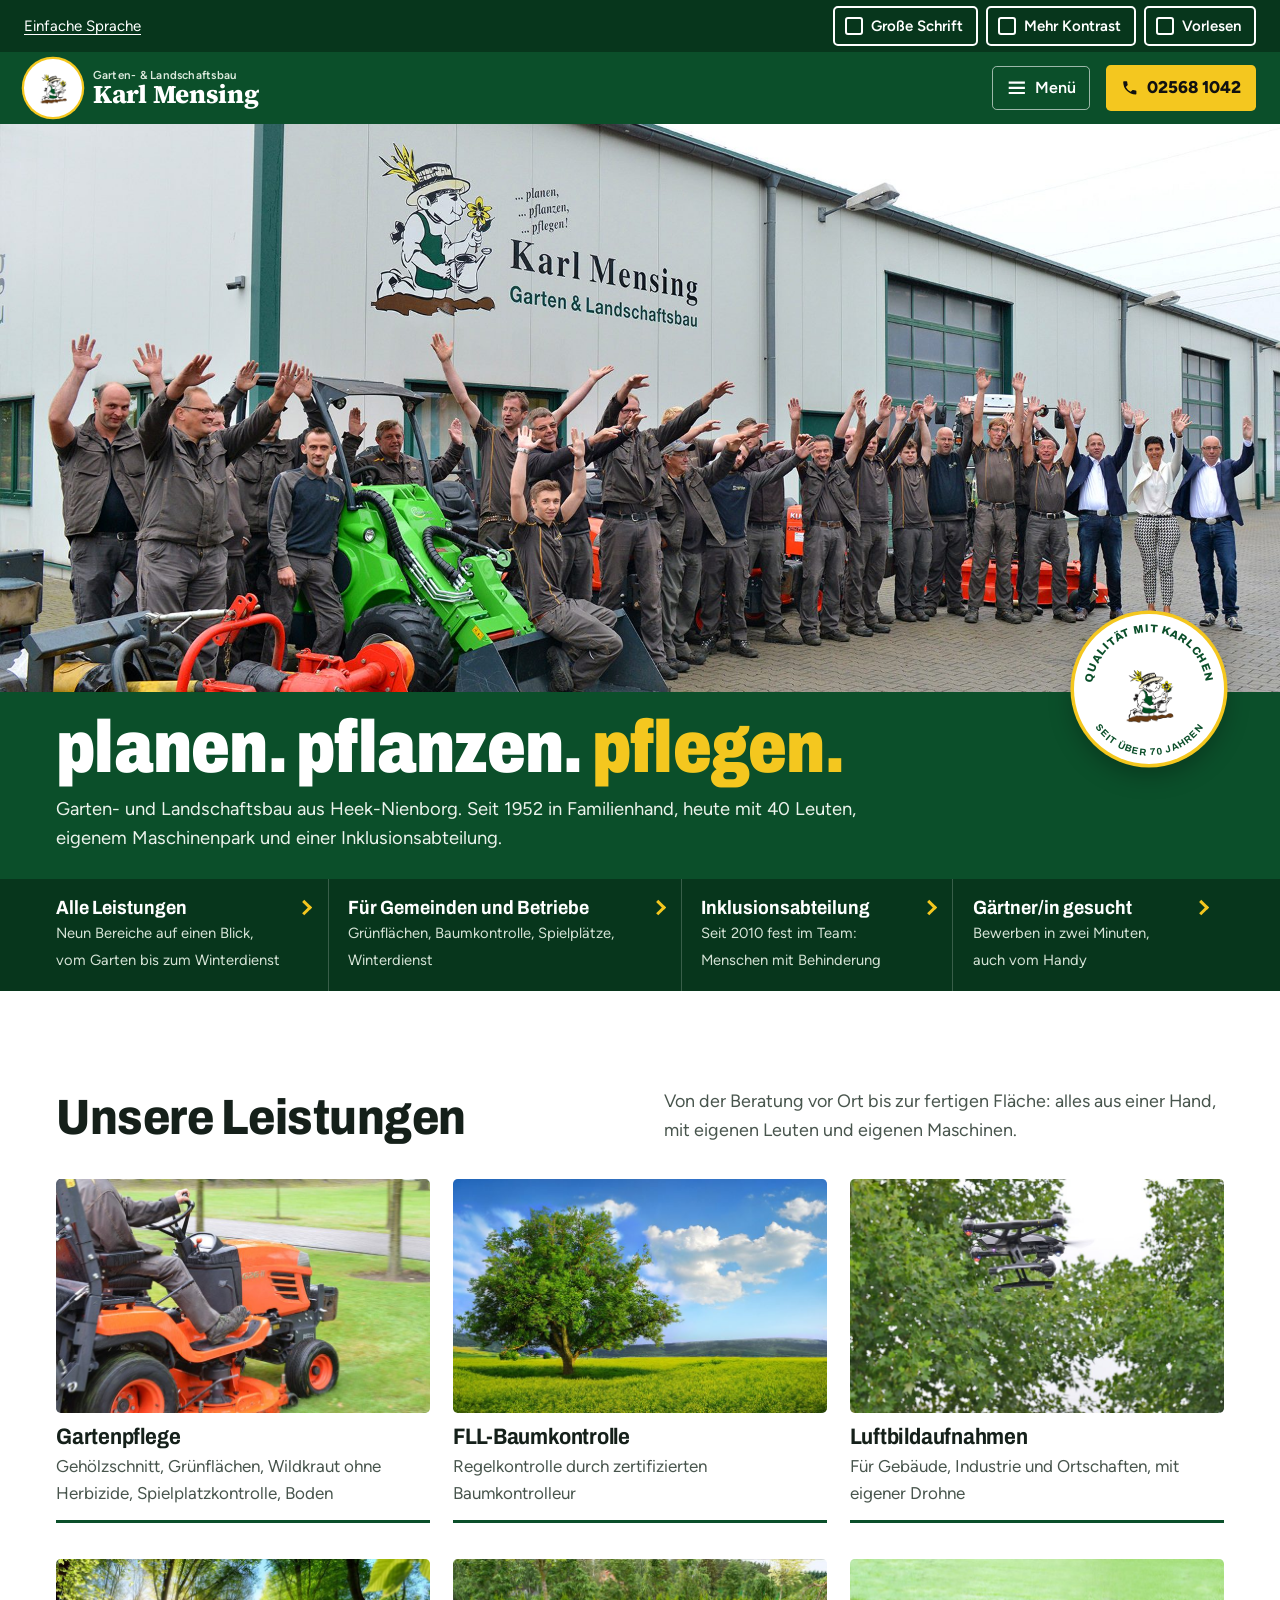
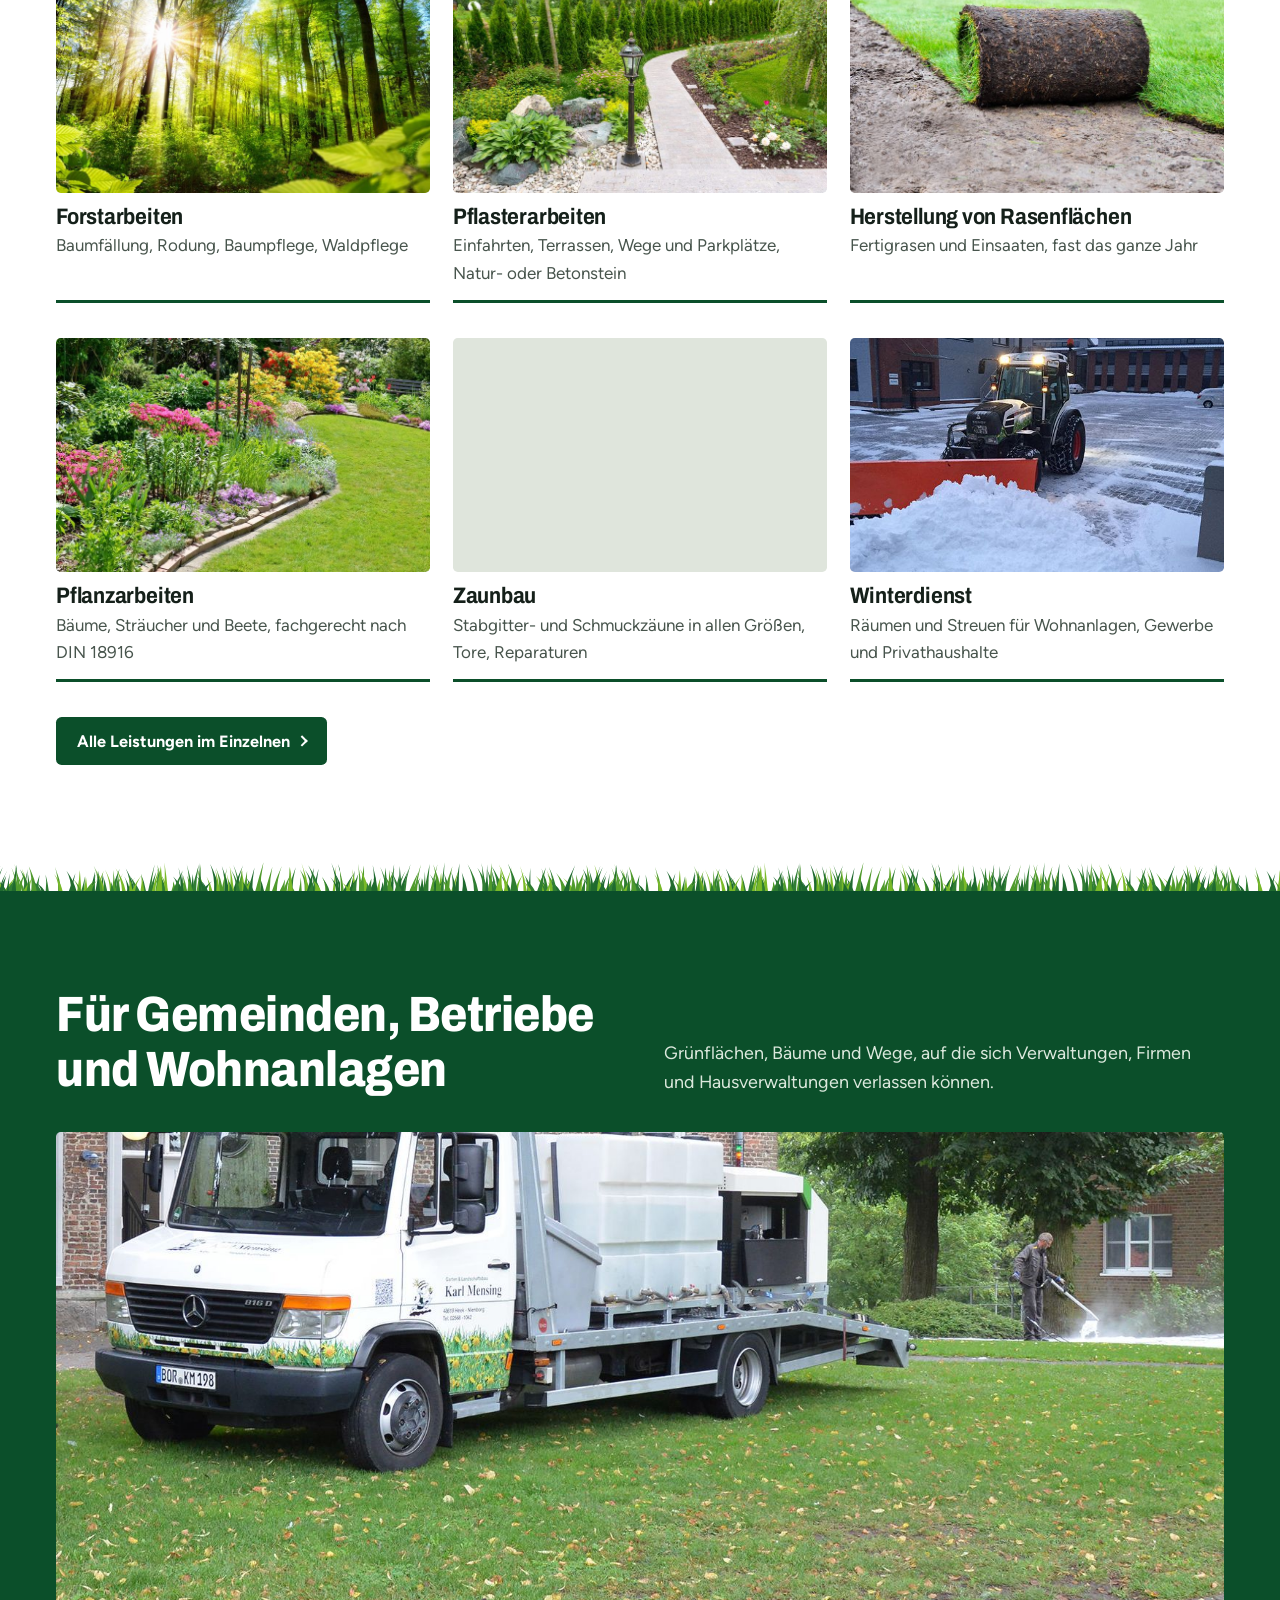
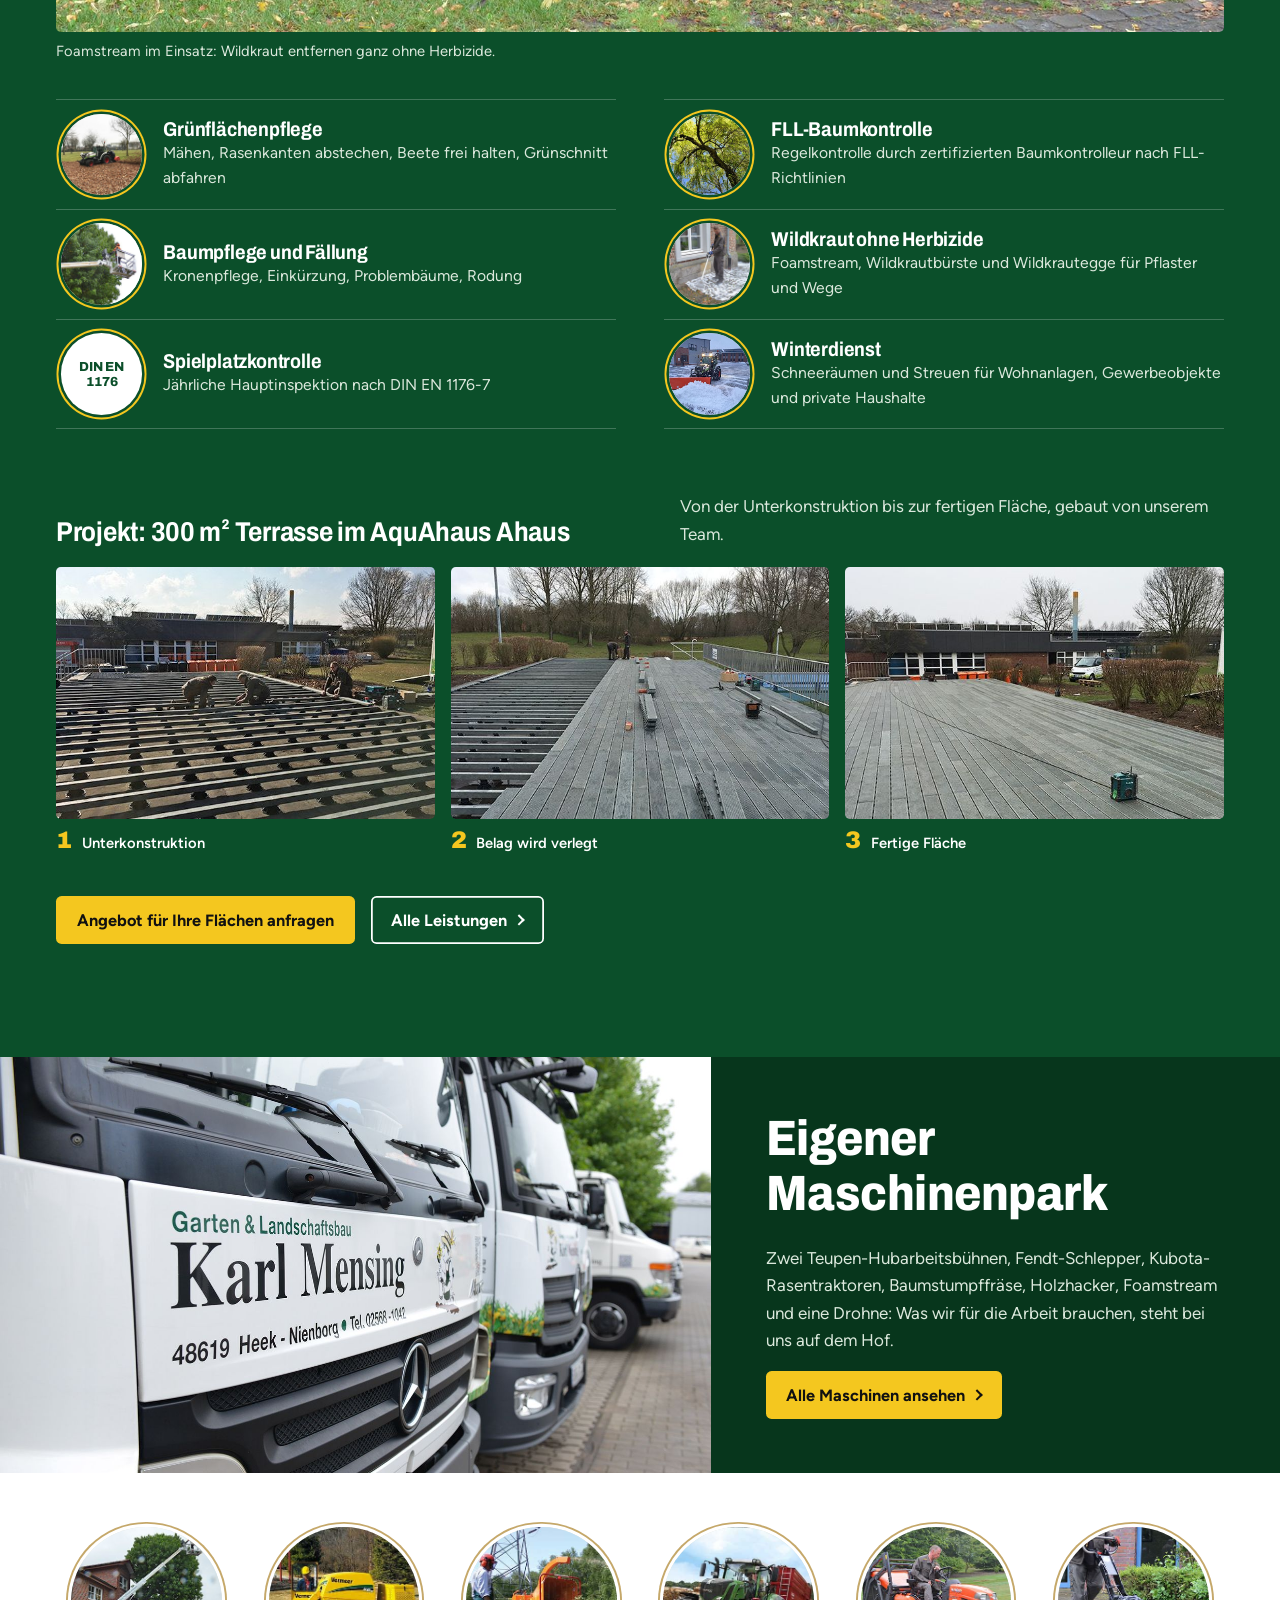
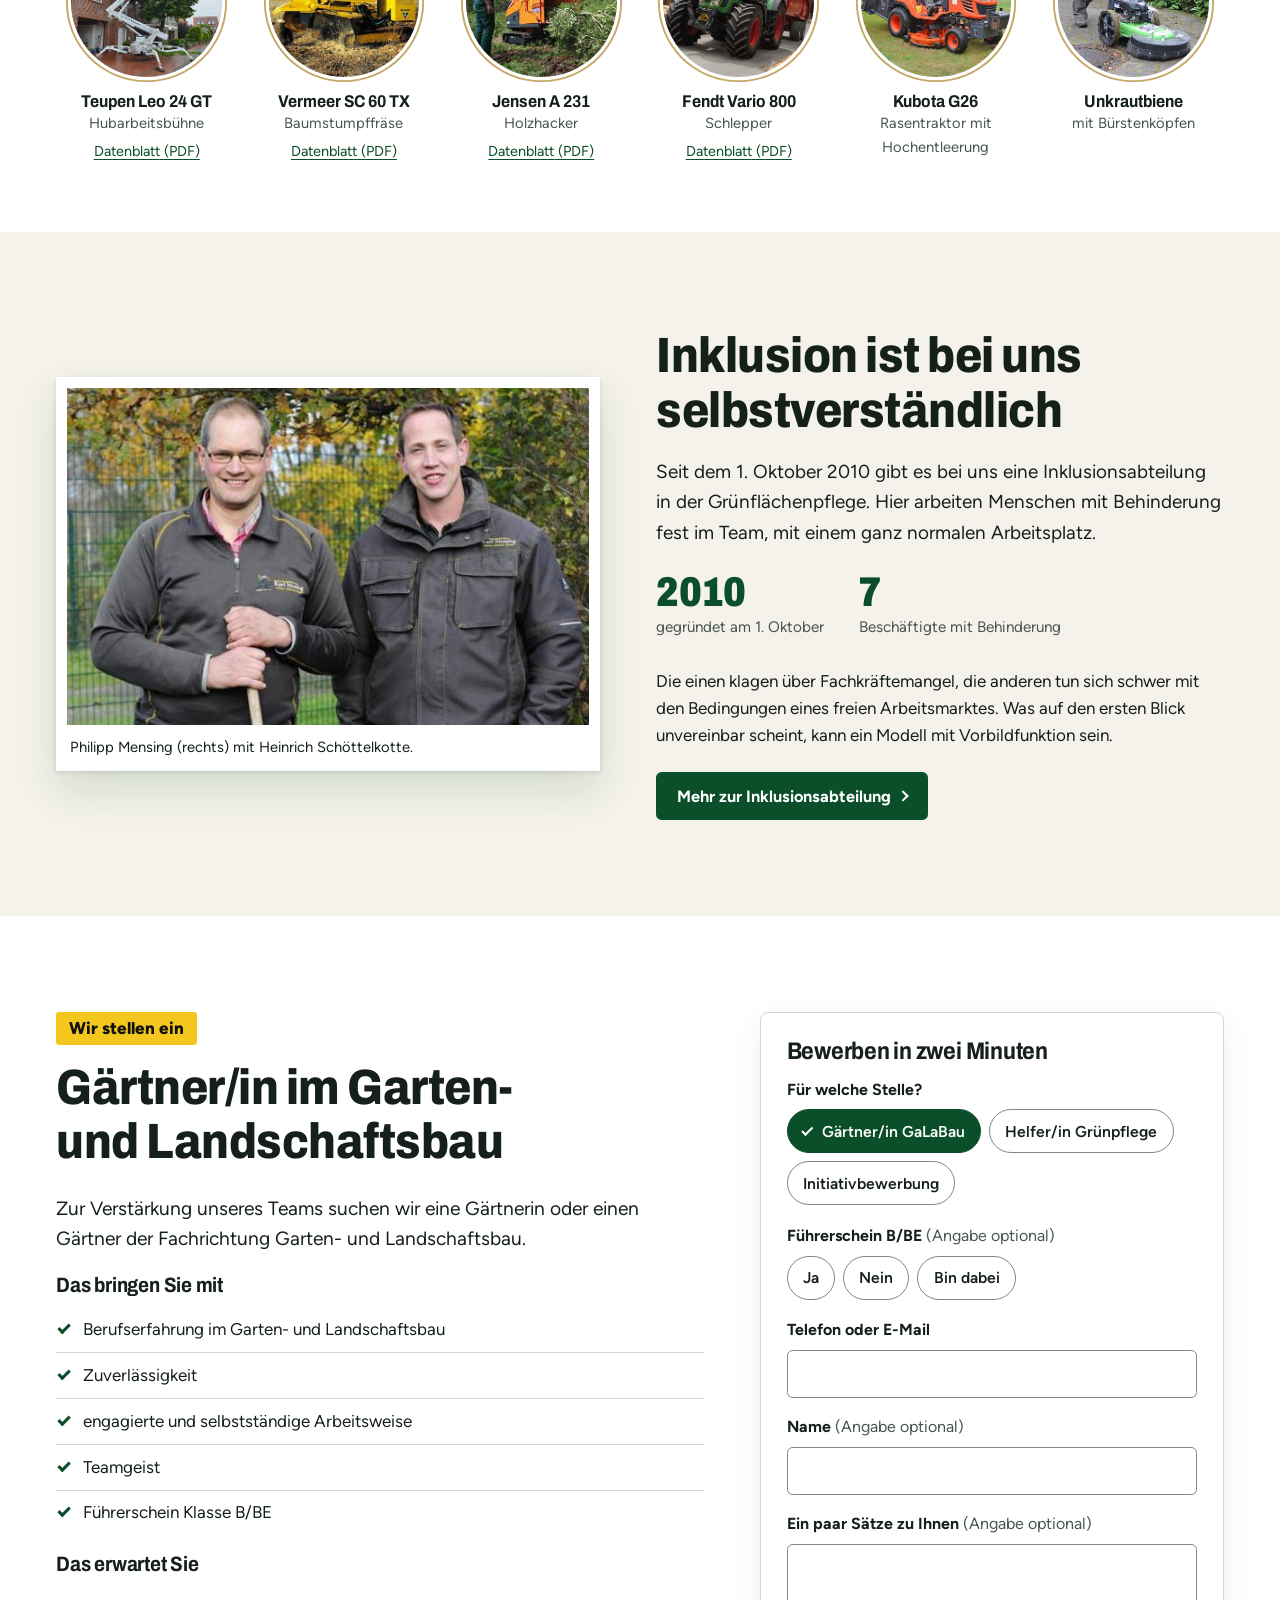
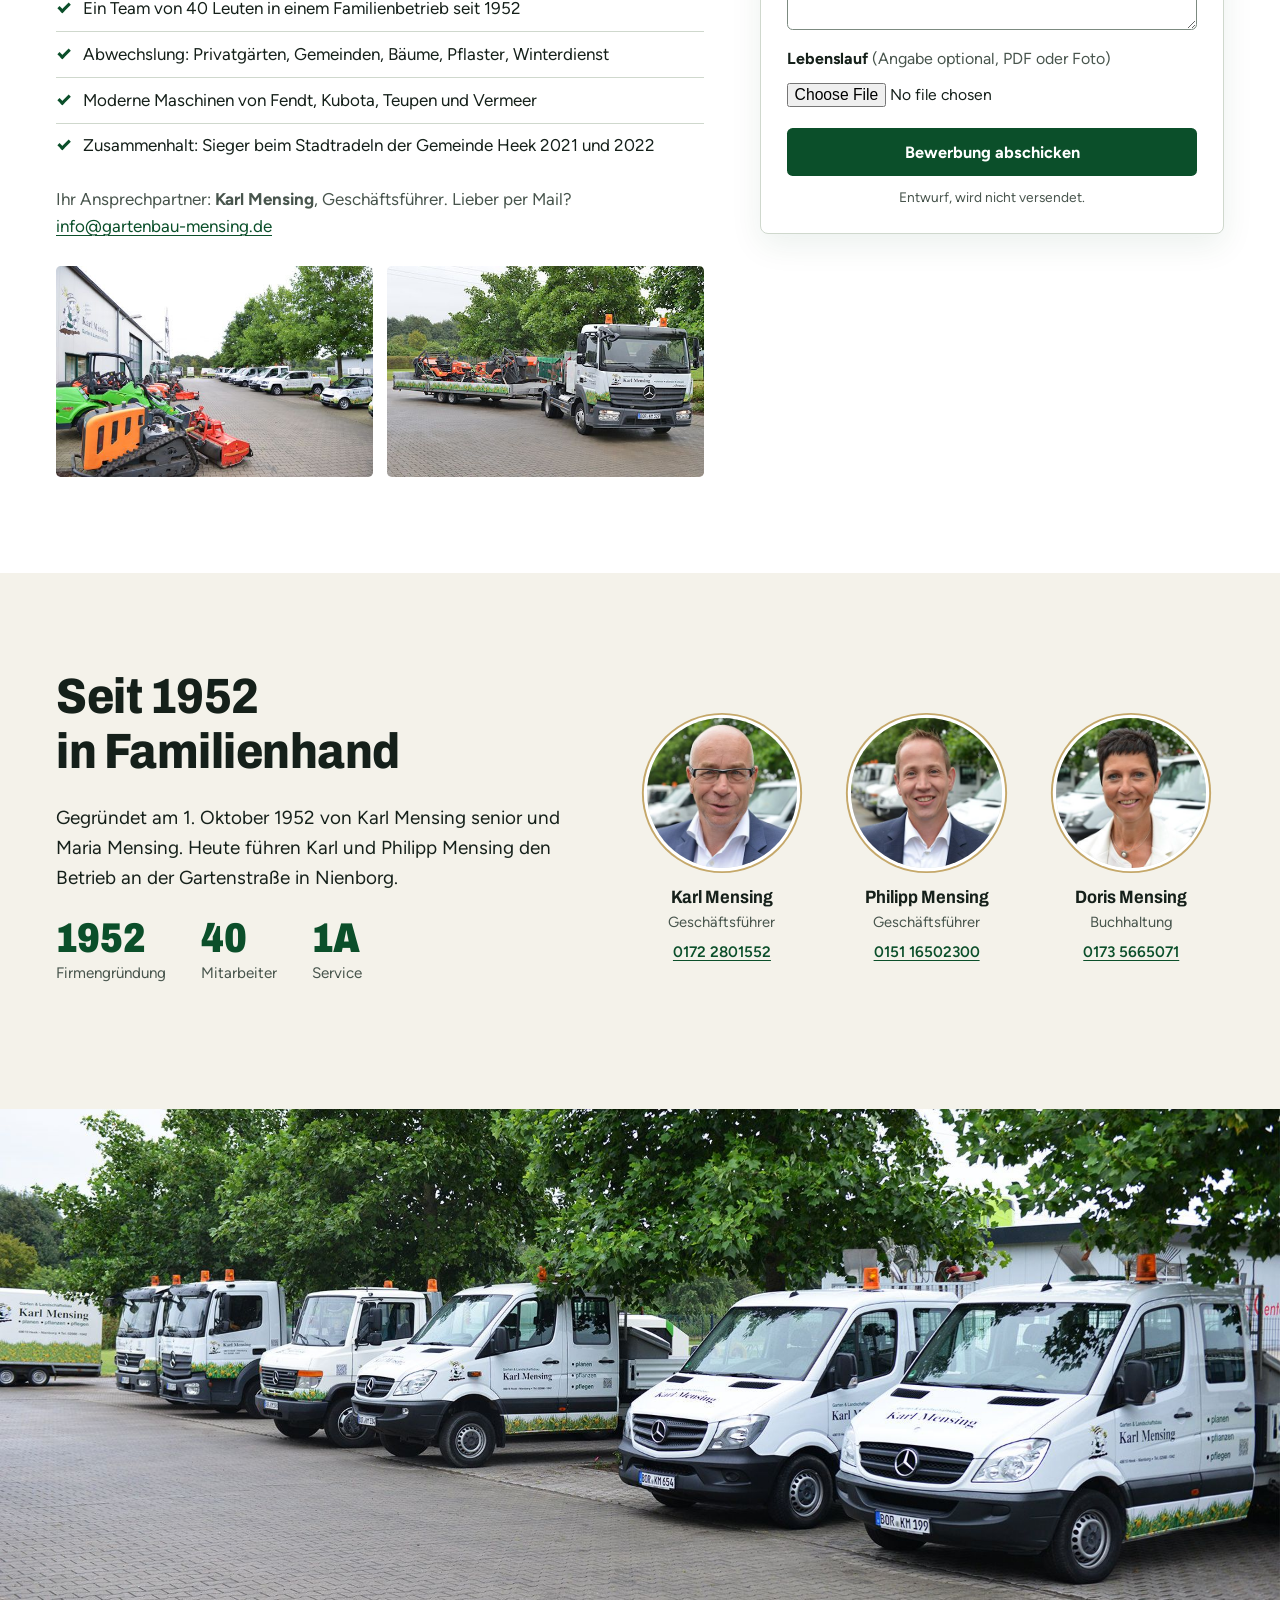
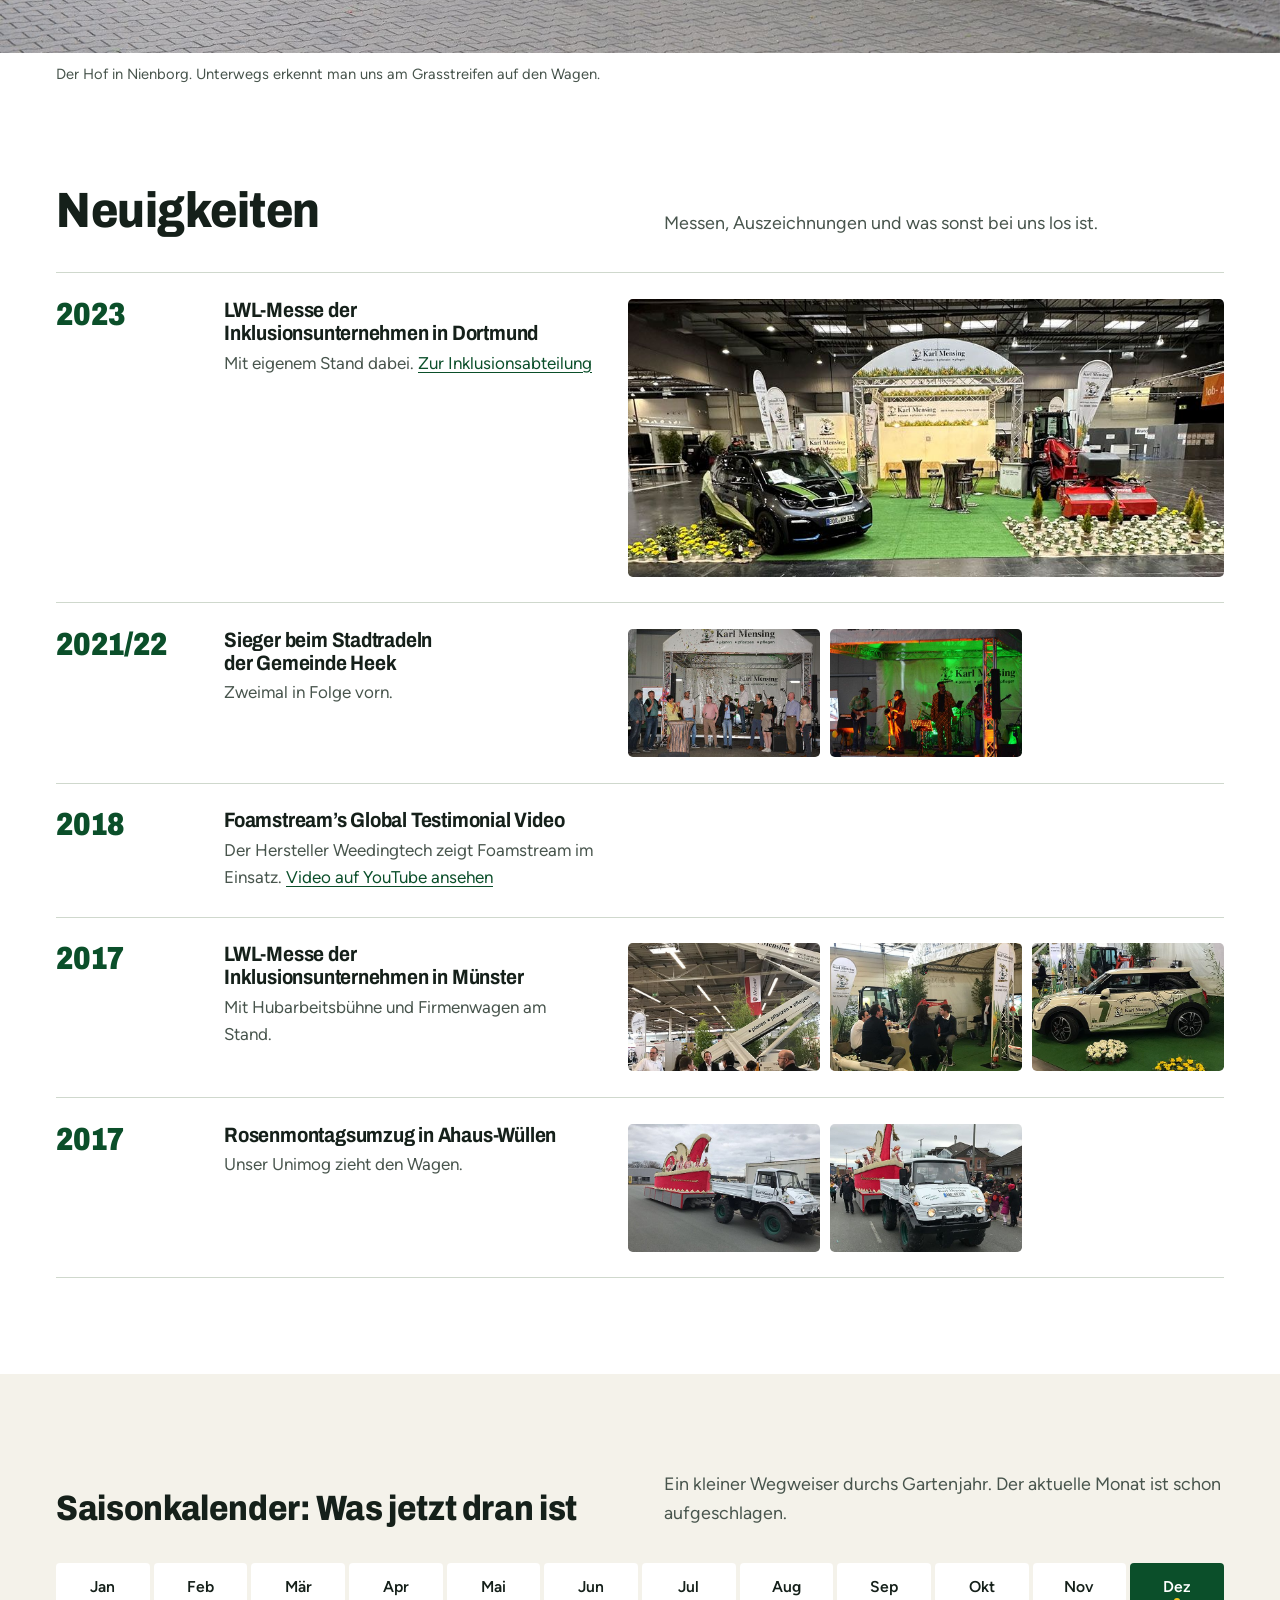
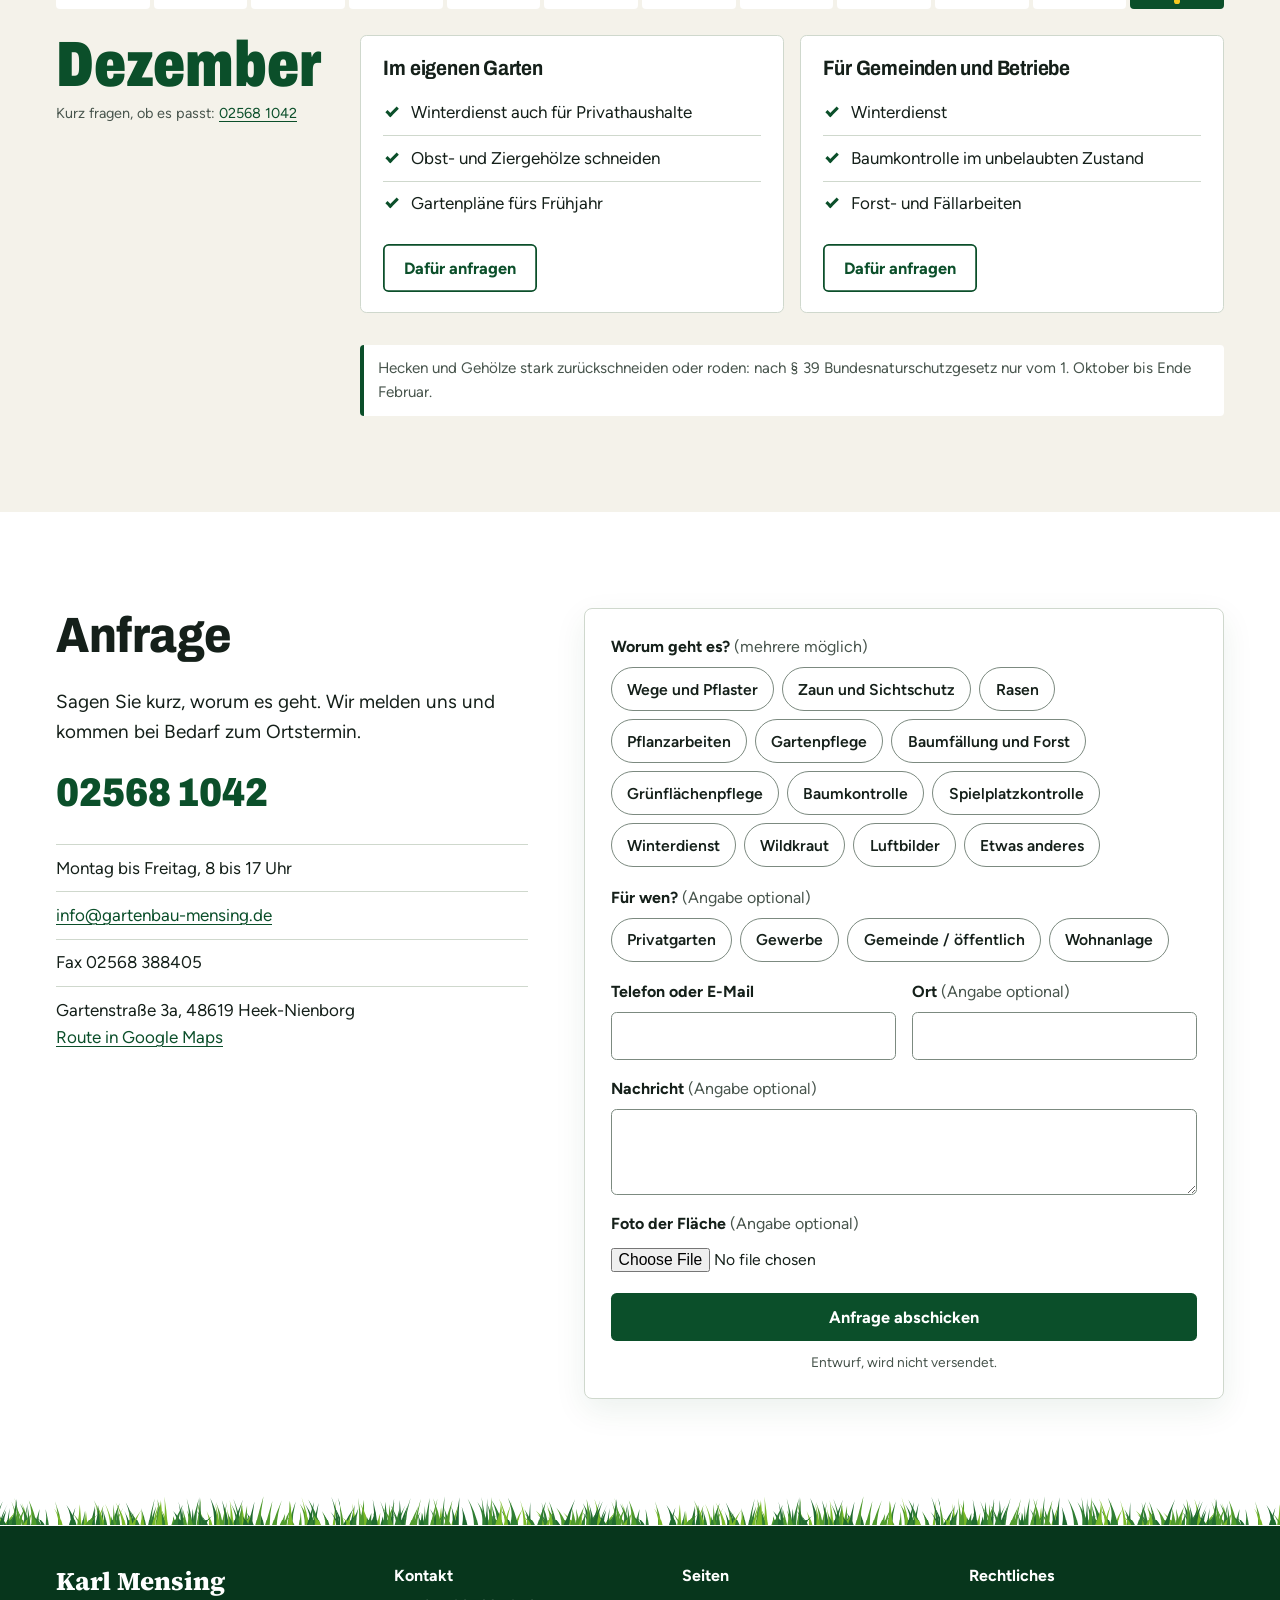
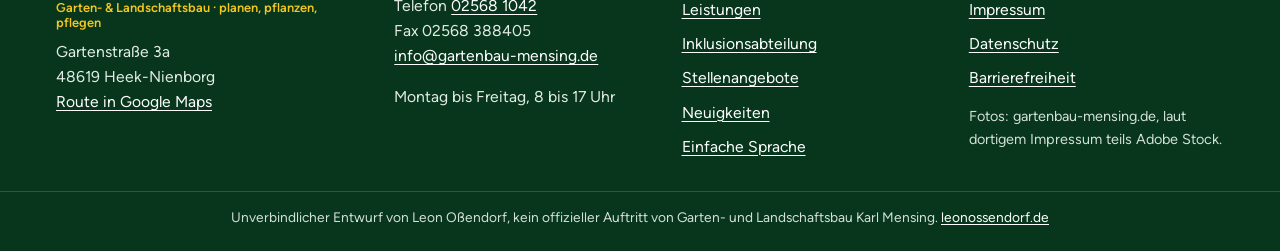
==== commit b5e22a14: "Barrierefreiheit: feste Schalter Große Schrift, Mehr Kontrast, Vorlesen (an/aus) statt Stufen-Menü C" ====
--- a/index.html
+++ b/index.html
@@ -6,7 +6,7 @@
 <meta name="robots" content="noindex,nofollow">
 <title>Karl Mensing – Garten- und Landschaftsbau in Heek-Nienborg (Entwurf)</title>
 <meta name="description" content="Garten- und Landschaftsbau Karl Mensing, Heek-Nienborg: Gartenpflege, Pflaster, Zaunbau, Baumkontrolle, Winterdienst und Inklusionsabteilung. Unverbindlicher Entwurf von Leon Oßendorf.">
-<script>(function(){var h=document.documentElement;h.classList.add('js');try{var m=JSON.parse(localStorage.getItem('mensing-hilfen')||'{}');if(m.schrift===1)h.classList.add('gross1');if(m.schrift===2)h.classList.add('gross2');['kontrast','luftig','unterstrichen','ruhig'].forEach(function(k){if(m[k])h.classList.add(k);});}catch(e){}})();</script>
+<script>(function(){var h=document.documentElement;h.classList.add('js');try{var m=JSON.parse(localStorage.getItem('mensing-anzeige')||'{}');if(m.gross)h.classList.add('gross');if(m.kontrast)h.classList.add('kontrast');}catch(e){}})();</script>
 <link rel="preload" href="fonts/archivo-var.woff2" as="font" type="font/woff2" crossorigin>
 <link rel="preload" href="fonts/figtree.woff2" as="font" type="font/woff2" crossorigin>
 <link rel="preload" as="image" href="img/hero.jpg" media="(min-width:40.01em)">
@@ -15,25 +15,18 @@
 </head>
 <body>
 <a class="skip" href="#inhalt">Zum Inhalt springen</a>
+<div class="leiste" role="region" aria-label="Anzeige anpassen"><div class="leiste-innen">
+  <a class="leiste-link" href="einfach.html">Einfache Sprache</a>
+  <button type="button" class="schalter" data-schalter="gross" aria-pressed="false"><span class="kasten" aria-hidden="true"></span>Große Schrift</button>
+  <button type="button" class="schalter" data-schalter="kontrast" aria-pressed="false"><span class="kasten" aria-hidden="true"></span><span><span class="lang">Mehr </span>Kontrast</span></button>
+  <button type="button" class="schalter" data-schalter="vorlesen" aria-pressed="false"><span class="kasten" aria-hidden="true"></span>Vorlesen</button>
+</div></div>
 <header class="kopf">
 <div class="kopf-innen">
   <a class="marke" href="index.html"><span class="marke-rund"><img src="img/karlchen.png" width="201" height="160" alt=""></span><span class="marke-text"><span class="marke-zeile">Garten- &amp; Landschaftsbau</span><span class="marke-name">Karl Mensing</span><span class="vh">, zur Startseite</span></span></a>
   <button type="button" class="kopf-knopf menue-knopf" aria-expanded="false" aria-controls="menue"><svg viewBox="0 0 24 24" aria-hidden="true" focusable="false"><path d="M3 5h18v2.4H3zM3 10.8h18v2.4H3zM3 16.6h18V19H3z"/></svg><span class="wort">Menü</span></button>
   <nav class="menue" id="menue" aria-label="Hauptmenü"><ul><li><a href="leistungen.html">Leistungen</a></li><li><a href="#gemeinden">Gemeinden &amp; Betriebe</a></li><li><a href="inklusion.html">Inklusion</a></li><li><a href="#karriere">Karriere</a></li><li><a href="#ueber">Über uns</a></li><li><a href="#anfrage">Kontakt</a></li></ul></nav>
-  <button type="button" class="kopf-knopf hilfe-knopf" aria-expanded="false" aria-controls="hilfen"><svg viewBox="0 0 24 24" aria-hidden="true" focusable="false"><circle cx="12" cy="4.2" r="2.2"/><path d="M3.5 8.2c5.6 1.5 11.4 1.5 17 0l.5 1.9c-1.9.5-3.8.9-5.7 1.1v3.3l2.2 6.6-1.9.6L12.9 15h-1.8l-2.7 6.7-1.9-.6 2.2-6.6v-3.3c-1.9-.2-3.8-.6-5.7-1.1z"/></svg><span class="wort">Barrierefreiheit</span></button>
   <a class="tel" href="tel:+4925681042"><svg viewBox="0 0 24 24" aria-hidden="true" focusable="false"><path d="M6.6 10.8a15.1 15.1 0 0 0 6.6 6.6l2.2-2.2c.3-.3.7-.4 1-.2 1.1.4 2.3.6 3.6.6.6 0 1 .4 1 1V20c0 .6-.4 1-1 1A17 17 0 0 1 3 4c0-.6.4-1 1-1h3.5c.6 0 1 .4 1 1 0 1.3.2 2.5.6 3.6.1.3 0 .7-.2 1z"/></svg><span class="vh">Anrufen: </span><span class="nr">02568 1042</span></a>
-  <div id="hilfen" class="hilfen" hidden>
-    <h2>Anzeige anpassen</h2>
-    <ul class="hilfen-liste">
-      <li><button type="button" class="hilfe" data-hilfe="schrift">Schrift größer <span class="stand">normal</span></button></li>
-      <li><button type="button" class="hilfe" data-hilfe="kontrast" aria-pressed="false">Mehr Kontrast <span class="stand">aus</span></button></li>
-      <li><button type="button" class="hilfe" data-hilfe="luftig" aria-pressed="false">Mehr Zeilenabstand <span class="stand">aus</span></button></li>
-      <li><button type="button" class="hilfe" data-hilfe="unterstrichen" aria-pressed="false">Links unterstreichen <span class="stand">aus</span></button></li>
-      <li><button type="button" class="hilfe" data-hilfe="ruhig" aria-pressed="false">Bewegung ausschalten <span class="stand">aus</span></button></li>
-      <li><button type="button" class="hilfe" data-hilfe="vorlesen" aria-pressed="false">Seite vorlesen <span class="stand">starten</span></button></li>
-    </ul>
-    <p class="hilfen-links"><a href="einfach.html">Einfache Sprache</a><a href="barrierefreiheit.html">Erklärung zur Barrierefreiheit</a></p>
-  </div>
 </div>
 </header>
 <main id="inhalt" tabindex="-1">
--- a/css/stil.css
+++ b/css/stil.css
@@ -9,10 +9,7 @@
 }
 *,*::before,*::after{box-sizing:border-box}
 html{scroll-behavior:smooth;scroll-padding-top:6rem;-webkit-text-size-adjust:100%}
-html.gross1{font-size:112.5%}
-html.gross2{font-size:125%}
-html.luftig{--zeile:1.95}
-html.luftig p,html.luftig li{letter-spacing:.02em;word-spacing:.08em}
+html.gross{font-size:125%}
 body{margin:0;font-family:"Figtree",system-ui,sans-serif;font-size:1.0625rem;line-height:var(--zeile);color:var(--tinte);background:var(--weiss);-webkit-font-smoothing:antialiased}
 img{max-width:100%;height:auto;display:block}
 a{color:var(--gruen);text-underline-offset:.18em;text-decoration-thickness:.08em}
@@ -31,7 +28,6 @@
 :focus-visible{outline:.19rem solid var(--fokus);outline-offset:.19rem;border-radius:.15rem}
 .dunkel{--fokus:#f4c71f}
 .dunkel :focus-visible,.kopf :focus-visible,.fuss :focus-visible,.held :focus-visible,.seitenkopf :focus-visible,.sprung :focus-visible,.park :focus-visible{outline-color:#f4c71f}
-html.unterstrichen a{text-decoration:underline !important}
 
 /* ---------- Kopf ---------- */
 .kopf{position:sticky;top:0;z-index:100;background:var(--gruen);color:#fff}
@@ -55,21 +51,27 @@
 .tel:hover{background:#ffd940}
 .tel svg{width:1.1rem;height:1.1rem;fill:currentColor}
 
-/* Hilfen (Barrierefreiheit) */
-.hilfen{position:absolute;right:1rem;top:100%;width:min(24rem,calc(100vw - 2rem));max-height:calc(100vh - 6rem);overflow:auto;background:#fff;color:var(--tinte);border-radius:0 0 .5rem .5rem;box-shadow:0 1rem 2.5rem rgba(0,0,0,.28);padding:1.1rem 1.2rem 1.2rem;border-top:.25rem solid var(--gelb)}
-.kopf .hilfen :focus-visible{outline-color:#0b4f2a}
-.hilfen h2{font-size:1.25rem;margin-bottom:.7rem}
-.hilfen-liste{list-style:none;margin:0;padding:0;display:grid;gap:.45rem}
-.hilfe{appearance:none;width:100%;display:flex;justify-content:space-between;align-items:center;gap:1rem;font:600 1rem "Figtree",sans-serif;color:var(--tinte);background:var(--papier);border:.09rem solid #7c8a80;border-radius:.35rem;padding:.65rem .85rem;cursor:pointer;text-align:left;min-height:2.9rem}
-.hilfe:hover{border-color:var(--gruen);background:var(--hellgruen)}
-.hilfe .stand{font-weight:700;font-size:.85rem;background:#fff;color:var(--tinte);border:.09rem solid #7c8a80;border-radius:1rem;padding:.1rem .6rem;white-space:nowrap}
-.hilfe[aria-pressed=true]{background:var(--gruen);color:#fff;border-color:var(--gruen)}
-.hilfen-links{margin:.9rem 0 0;display:flex;flex-wrap:wrap;gap:.3rem 1.2rem;font-size:.95rem}
-.hilfen-links a{color:var(--gruen);padding:.3rem 0}
+/* Schalterleiste ganz oben. Bewusst in px: Die Knoepfe bleiben bei grosser Schrift gleich gross und an derselben Stelle. */
+.leiste{background:#07361c;color:#fff;font-size:15px;line-height:1.2}
+.leiste-innen{max-width:1440px;margin:0 auto;padding:6px 24px;display:flex;flex-wrap:wrap;justify-content:flex-end;align-items:center;gap:8px}
+.leiste-link{color:#fff;margin-right:auto;font-size:15px;padding:9px 0}
+.leiste :focus-visible{outline:3px solid #f4c71f;outline-offset:3px}
+.schalter{appearance:none;box-sizing:border-box;font:600 15px/1 "Figtree",system-ui,sans-serif;color:#fff;background:transparent;border:2px solid #fff;border-radius:5px;height:40px;padding:0 13px 0 10px;display:inline-flex;align-items:center;gap:8px;cursor:pointer;white-space:nowrap;margin:0}
+.schalter:hover{background:rgba(255,255,255,.16)}
+.schalter .kasten{box-sizing:border-box;width:18px;height:18px;border:2px solid #fff;border-radius:3px;display:inline-block;position:relative;flex-shrink:0}
+.schalter[aria-pressed=true]{background:#f4c71f;color:#111;border-color:#f4c71f}
+.schalter[aria-pressed=true]:hover{background:#ffd940}
+.schalter[aria-pressed=true] .kasten{border-color:#111;background:#111}
+.schalter[aria-pressed=true] .kasten::after{content:"";position:absolute;left:4px;top:0;width:4px;height:9px;border:solid #f4c71f;border-width:0 2.5px 2.5px 0;transform:rotate(45deg)}
+@media (max-width:640px){
+  .leiste-innen{padding:6px 12px;gap:6px;justify-content:flex-start}
+  .leiste-link,.schalter .lang{display:none}
+  .schalter{font-size:14px;padding:0 10px 0 8px}
+}
 
 /* ---------- Held ---------- */
 .held{background:var(--gruen);color:#fff;position:relative}
-.held-bild img{width:100%;height:auto;max-height:calc(100vh - 17.5rem);min-height:17rem;object-fit:cover;object-position:50% 12%}
+.held-bild img{width:100%;height:auto;max-height:calc(100vh - 17.5rem - 52px);min-height:17rem;object-fit:cover;object-position:50% 12%}
 .held-band{position:relative}
 .held-band .rahmen{padding-block:1.3rem 1.6rem}
 .held h1{font-size:clamp(2.5rem,1rem + 4.5vw,4.9rem);font-weight:900;font-stretch:78%;line-height:.95;margin:0;white-space:nowrap}
@@ -340,9 +342,6 @@
   .js .zeig{opacity:1;transform:none;transition:none}
   .bild img,.knopf,.tore b::after{transition:none}
 }
-html.ruhig{scroll-behavior:auto}
-html.ruhig .zeig{opacity:1 !important;transform:none !important}
-html.ruhig *,html.ruhig *::before,html.ruhig *::after{transition:none !important;animation:none !important}
 
 /* ---------- Hoher Kontrast ---------- */
 html.kontrast{--gruen:#003318;--tief:#001c0d;--tinte:#000;--grau:#1c1c1c;--linie:#000;--papier:#fff;--hellgruen:#fff;--gelb:#ffe100}
@@ -353,11 +352,11 @@
 html.kontrast .menue a,html.kontrast .tore a,html.kontrast .sprung a,html.kontrast a.knopf{text-decoration:none}
 
 /* ---------- Schmaler ---------- */
-html.gross1 .menue-knopf,html.gross2 .menue-knopf{display:inline-flex}
-html.gross1 .menue,html.gross2 .menue{display:none;position:absolute;left:0;right:0;top:100%;background:var(--tief);padding:.5rem 1rem 1rem;box-shadow:0 1rem 2rem rgba(0,0,0,.3);margin:0}
-html.gross1 .menue.offen,html.gross2 .menue.offen{display:block}
-html.gross1 .menue ul,html.gross2 .menue ul{flex-direction:column;gap:0}
-html.gross1 .menue a,html.gross2 .menue a{padding:.85rem .6rem;border-bottom:.06rem solid rgba(255,255,255,.16);font-size:1.1rem}
+html.gross .menue-knopf{display:inline-flex}
+html.gross .menue{display:none;position:absolute;left:0;right:0;top:100%;background:var(--tief);padding:.5rem 1rem 1rem;box-shadow:0 1rem 2rem rgba(0,0,0,.3);margin:0}
+html.gross .menue.offen{display:block}
+html.gross .menue ul{flex-direction:column;gap:0}
+html.gross .menue a{padding:.85rem .6rem;border-bottom:.06rem solid rgba(255,255,255,.16);font-size:1.1rem}
 @media (max-width:80em){
   .menue-knopf{display:inline-flex}
   .menue{display:none;position:absolute;left:0;right:0;top:100%;background:var(--tief);padding:.5rem 1rem 1rem;box-shadow:0 1rem 2rem rgba(0,0,0,.3);margin:0}
@@ -398,7 +397,6 @@
   .marke-rund img{width:2.3rem}
   .marke-name{font-size:1.22rem}
   .marke-zeile{font-size:.6rem}
-  .hilfen{right:.5rem}
   .tel .nr,.kopf-knopf .wort{position:absolute;width:1px;height:1px;overflow:hidden;clip-path:inset(50%);white-space:nowrap}
   .tel{padding:.6rem .75rem}
   .kopf-knopf{padding:.55rem .65rem}
@@ -447,5 +445,18 @@
 }
 h1,h2,h3,p,li,a,b,span,figcaption,legend,label{overflow-wrap:break-word}
 .geraete b,.geraete span{hyphens:auto}
-html.gross1 .held h1,html.gross2 .held h1{white-space:normal}
-html.gross1 .siegel,html.gross2 .siegel{top:1rem}
+html.gross .held h1{white-space:normal}
+html.gross .siegel{top:50%;margin-top:-4.7rem}
+html.gross .held-band .rahmen{padding-right:13rem}
+html.gross .tore ul{grid-template-columns:1fr 1fr}
+html.gross .tore li:nth-child(3){border-left:0}
+html.gross .tore li:nth-child(n+3){border-top:.06rem solid rgba(255,255,255,.2)}
+html.gross .tore li:nth-child(odd) a{padding-left:0}
+@media (max-width:62em){html.gross .held-band .rahmen{padding-right:1.5rem}}
+@media (max-width:40em){html.gross .held-band .rahmen{padding-right:1.1rem}html.gross .siegel{display:none}html.gross .tore ul{grid-template-columns:1fr}}
+.tore a{position:relative;padding-right:2.6rem}
+.tore b::after{position:absolute;right:1.1rem;top:1.45rem;margin:0}
+.chronik .jahr{white-space:nowrap}
+.chronik>li{grid-template-columns:8.5rem minmax(0,1fr) minmax(0,1.6fr)}
+@media (max-width:62em){.chronik>li{grid-template-columns:8.5rem minmax(0,1fr)}}
+@media (max-width:40em){.chronik>li{grid-template-columns:minmax(0,1fr);gap:.6rem}.chronik .fotos{grid-column:auto}}
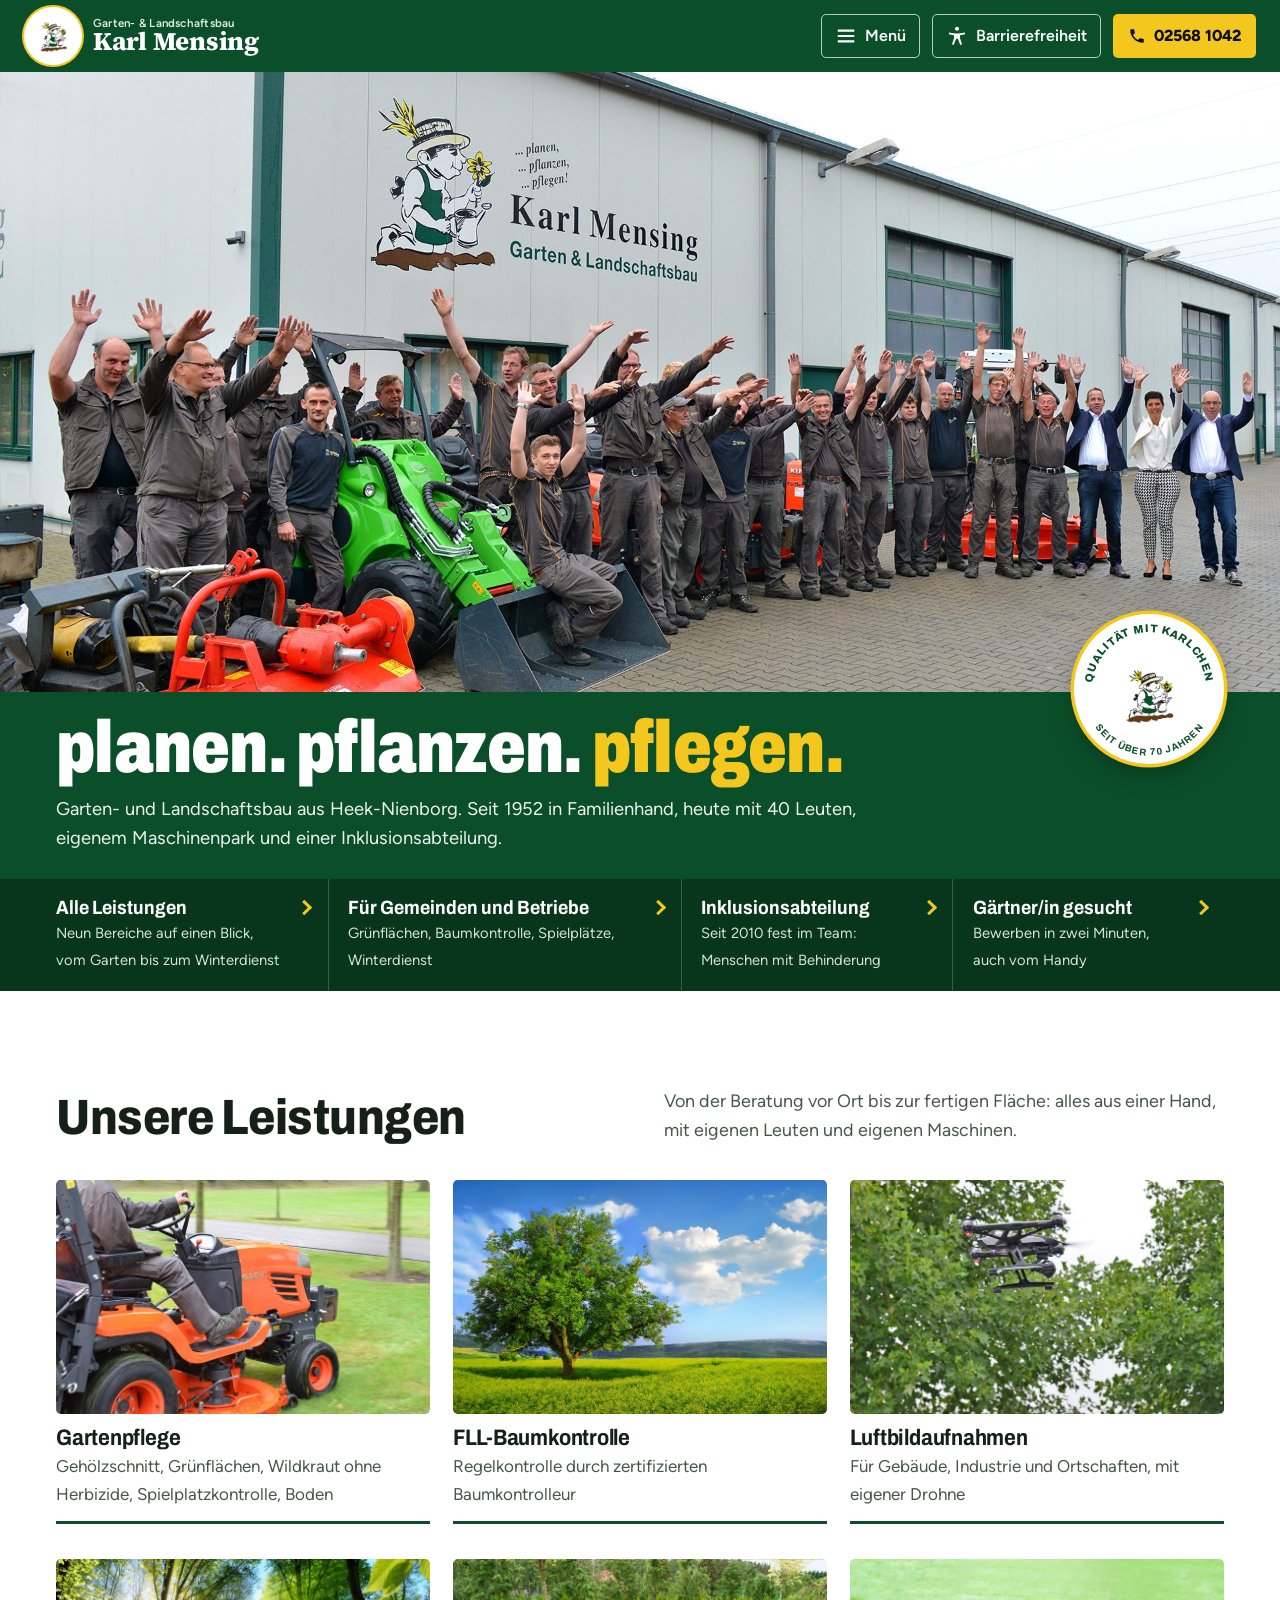
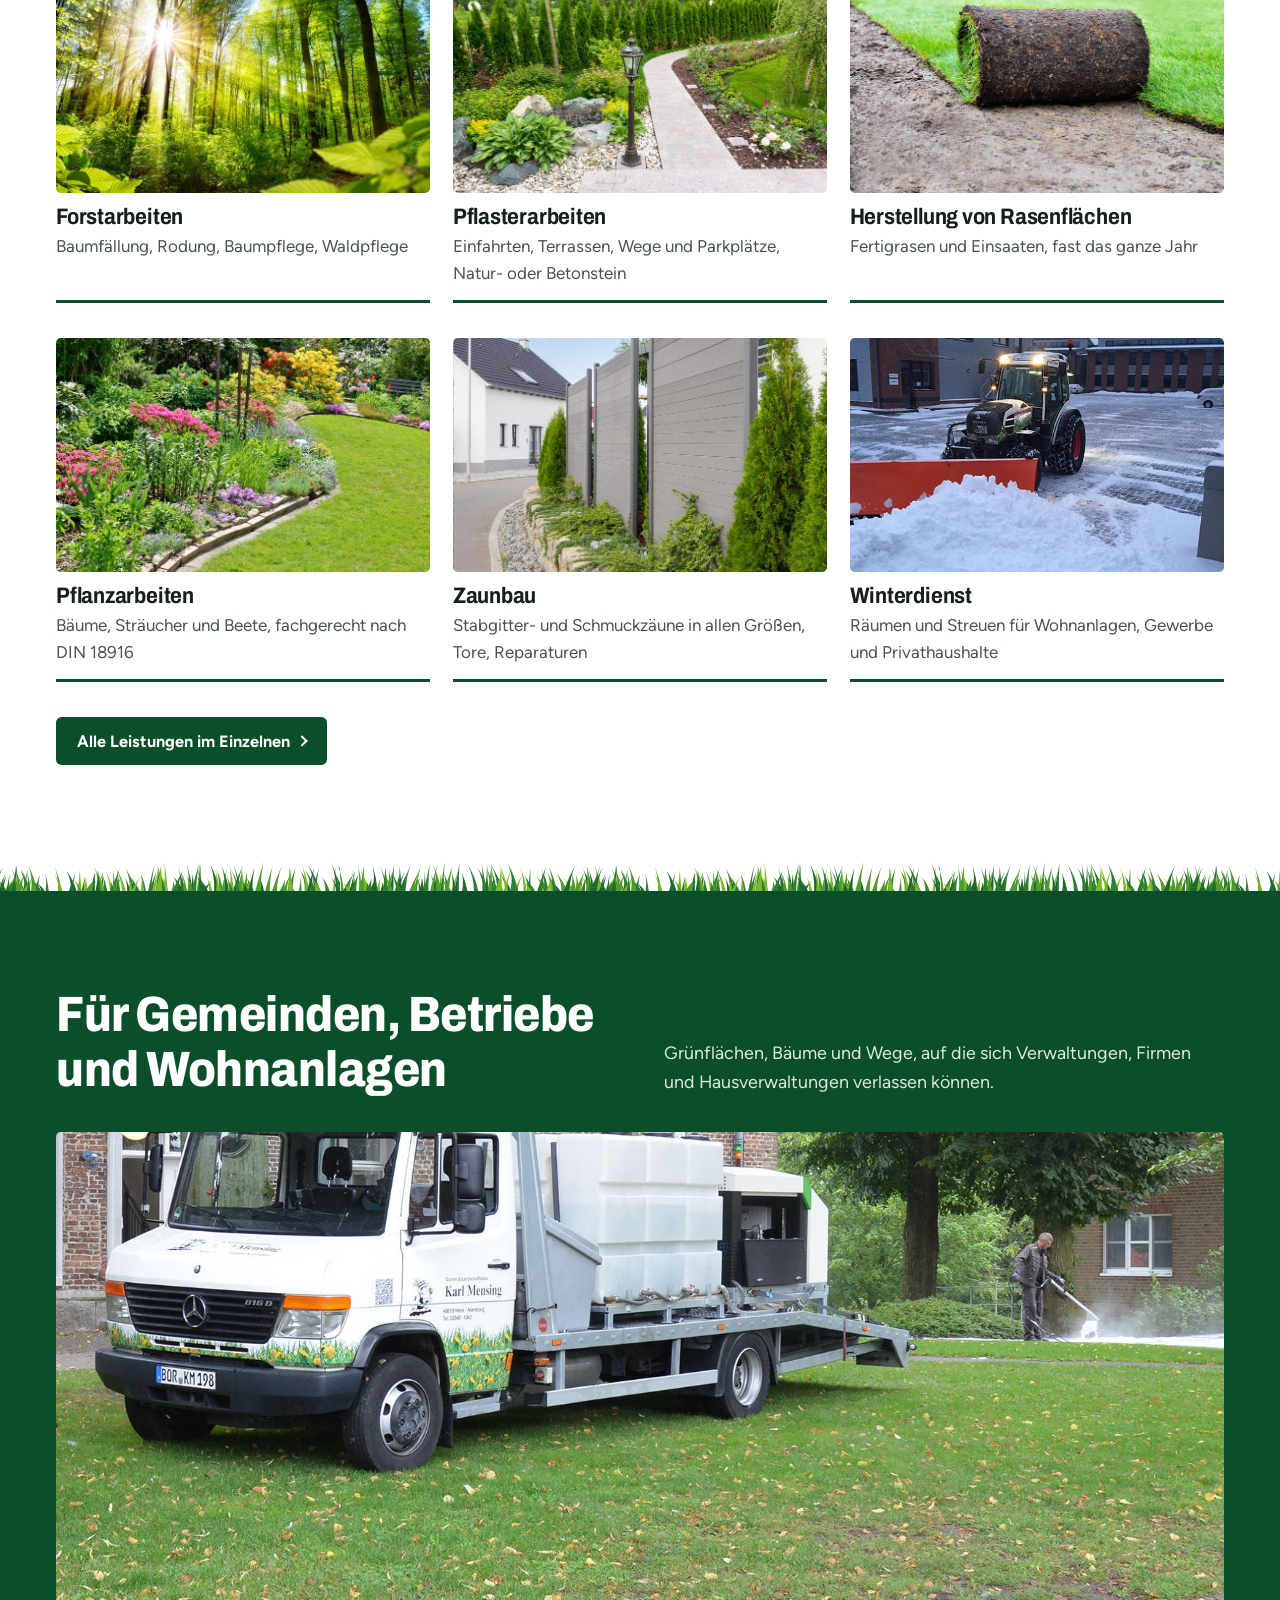
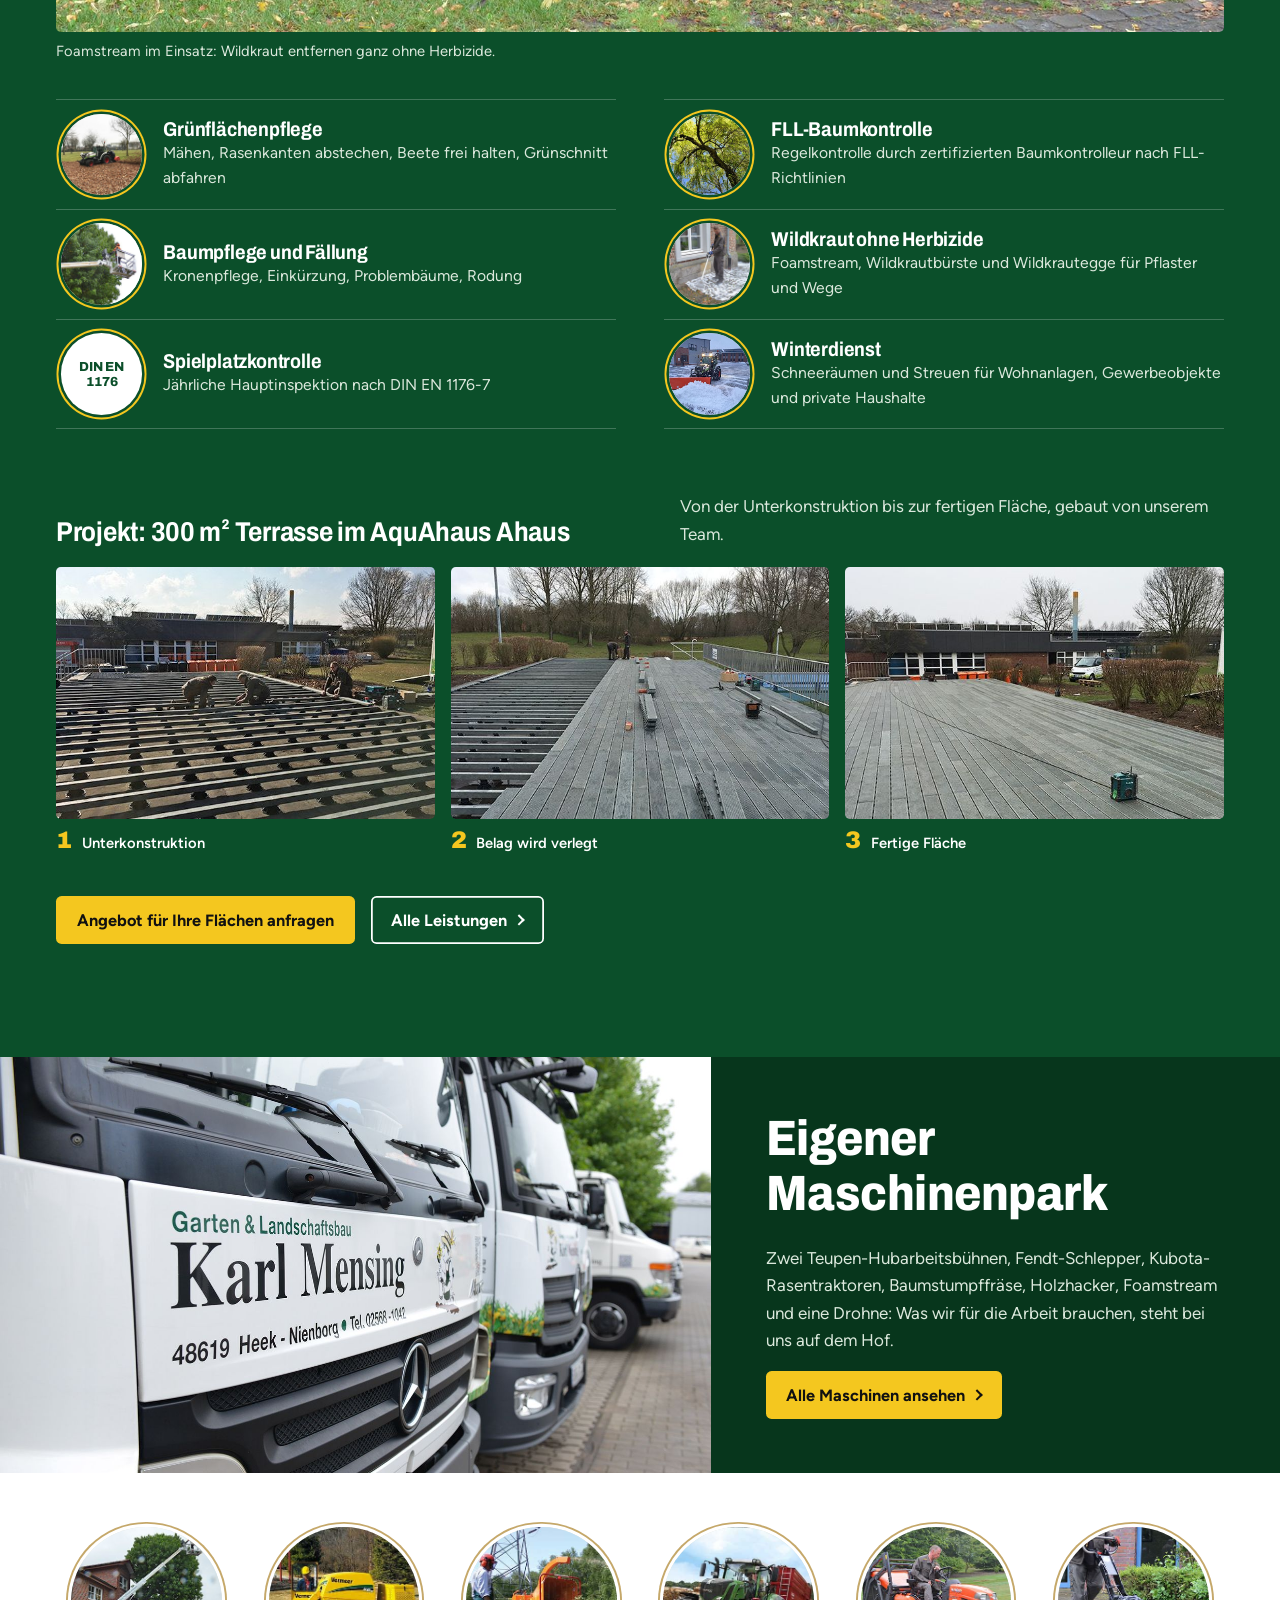
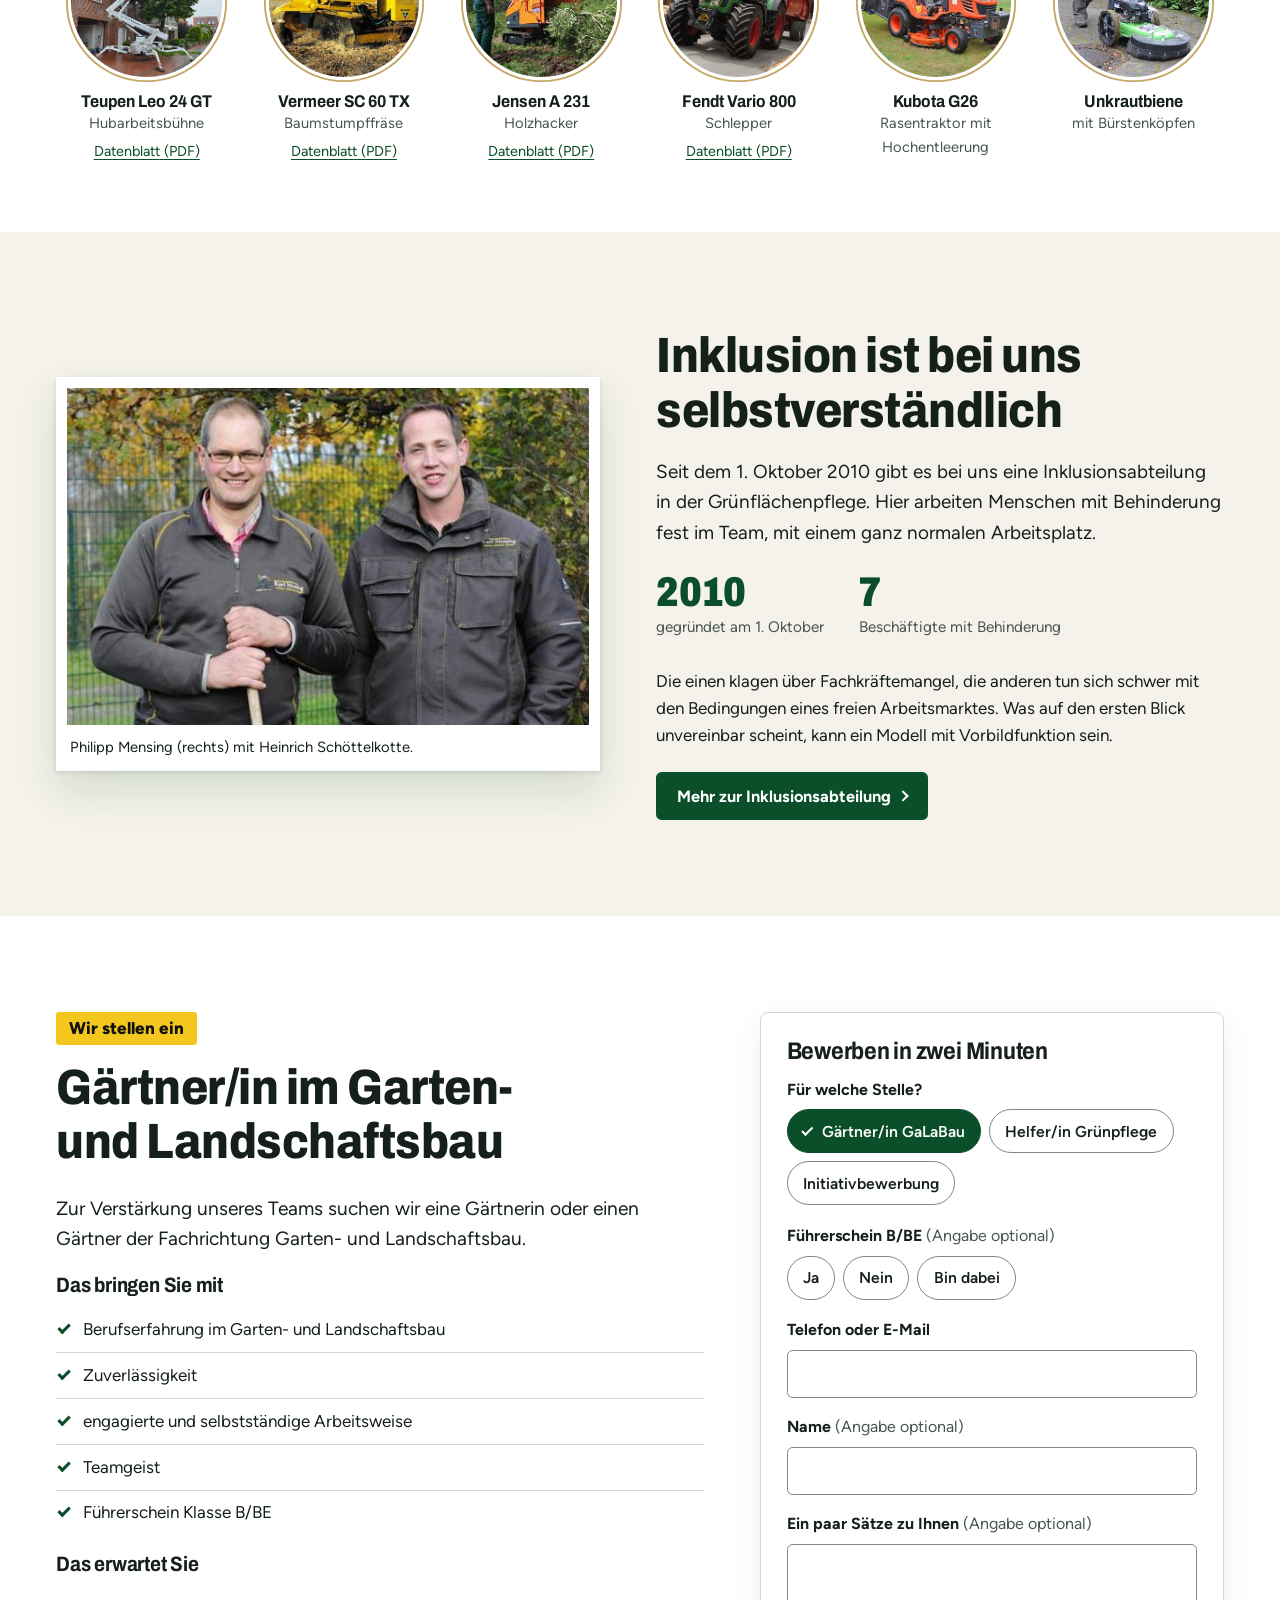
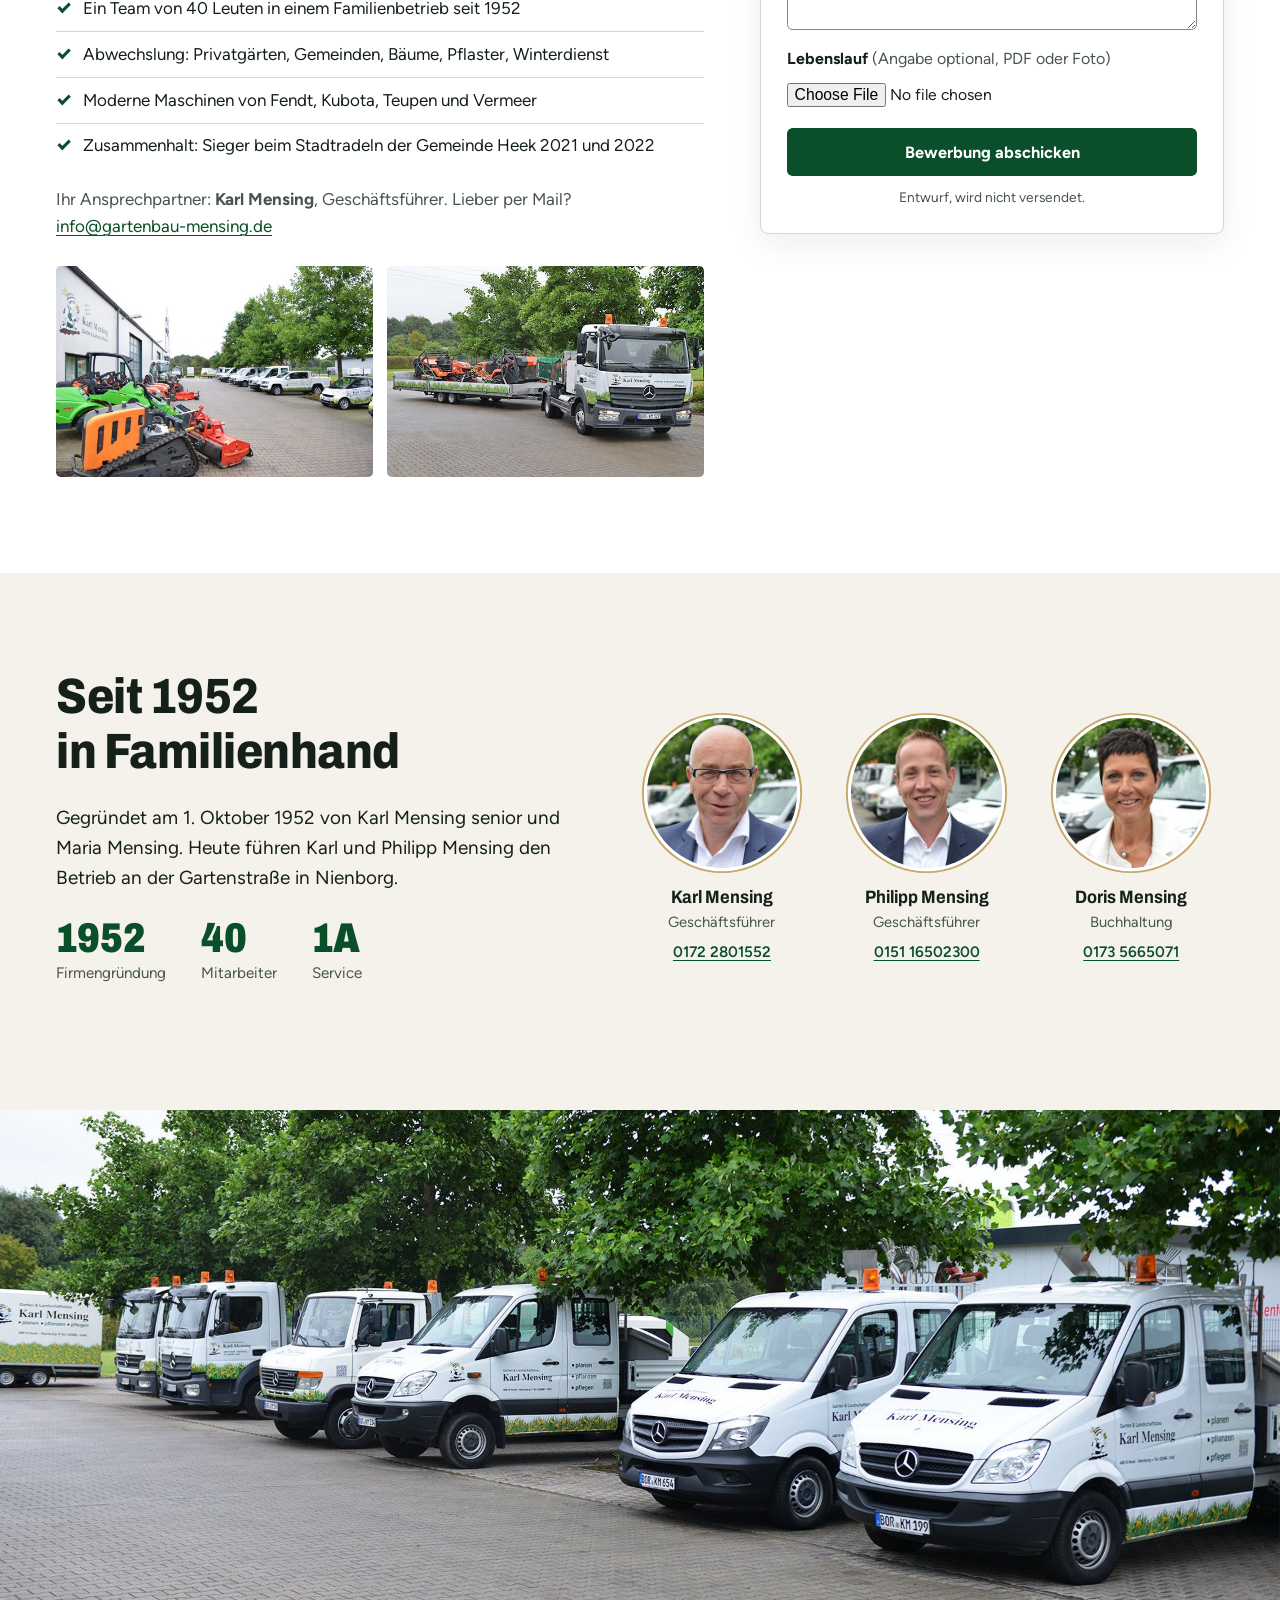
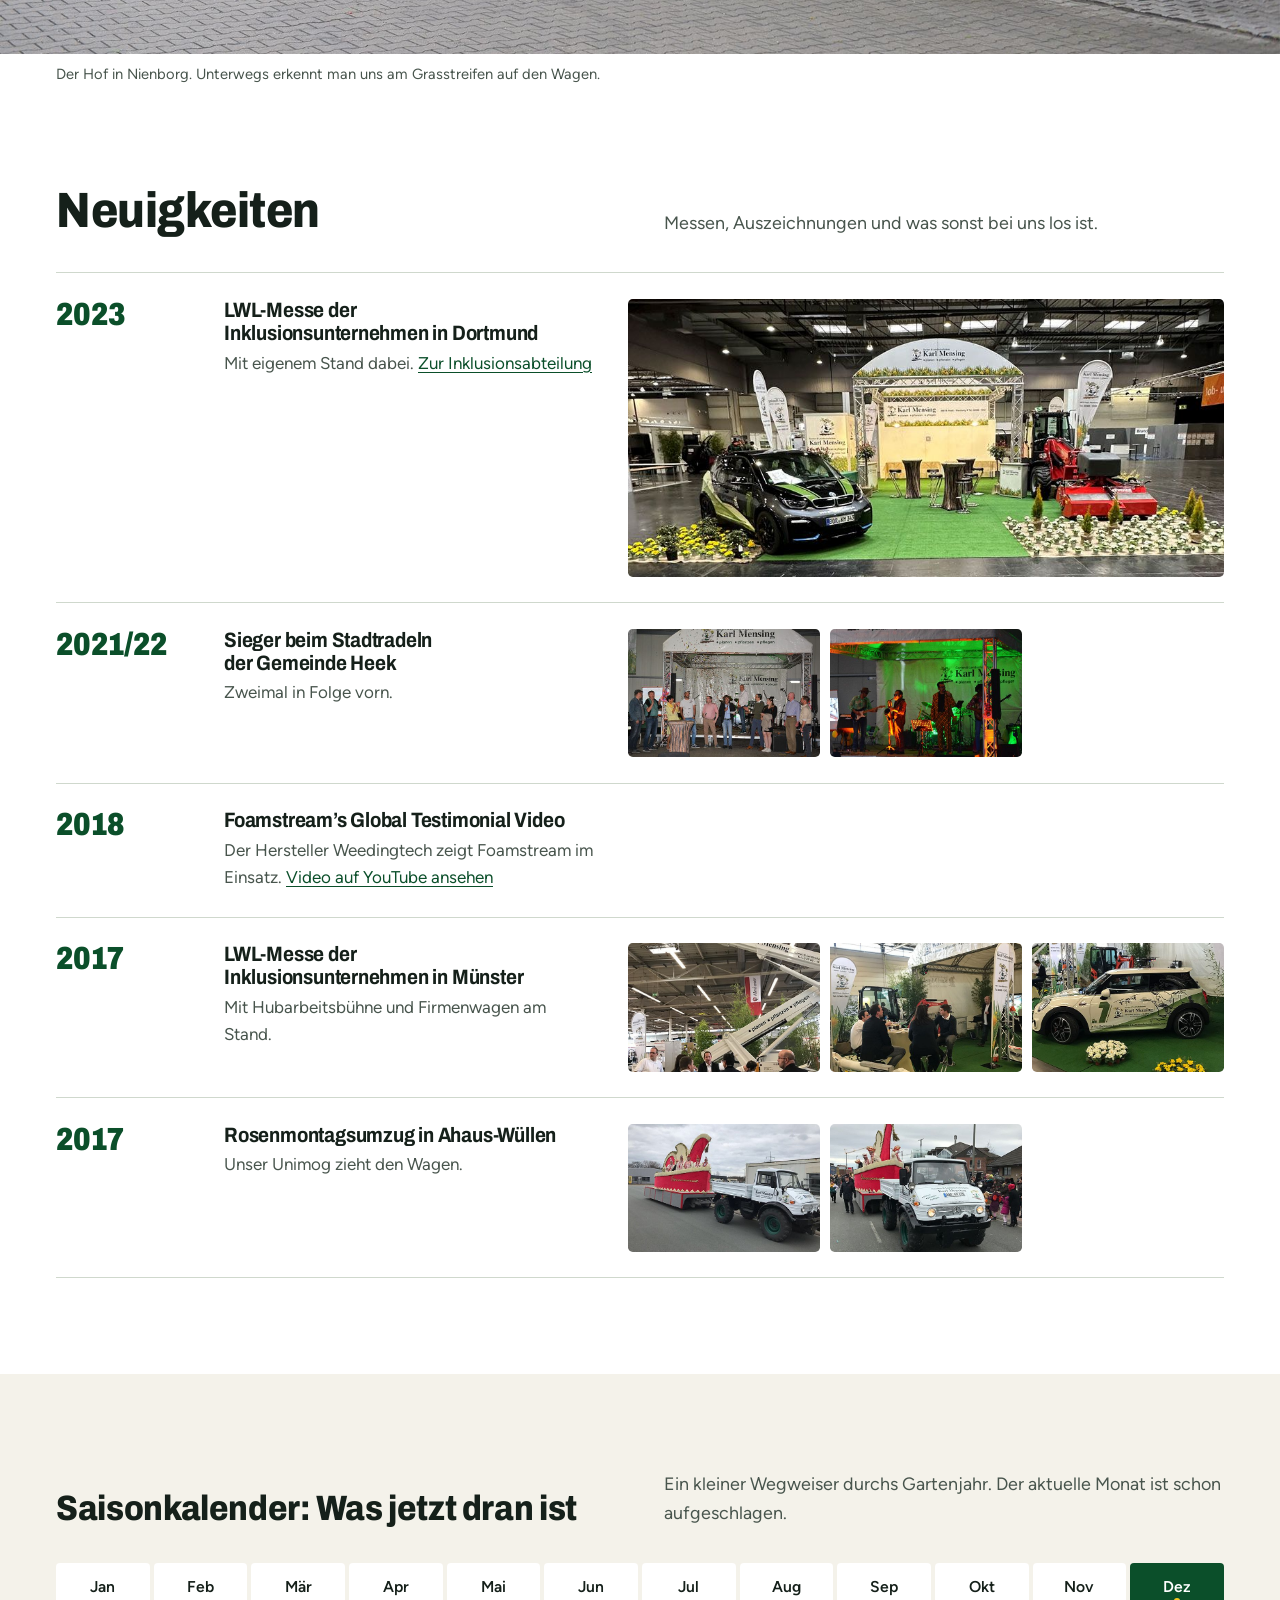
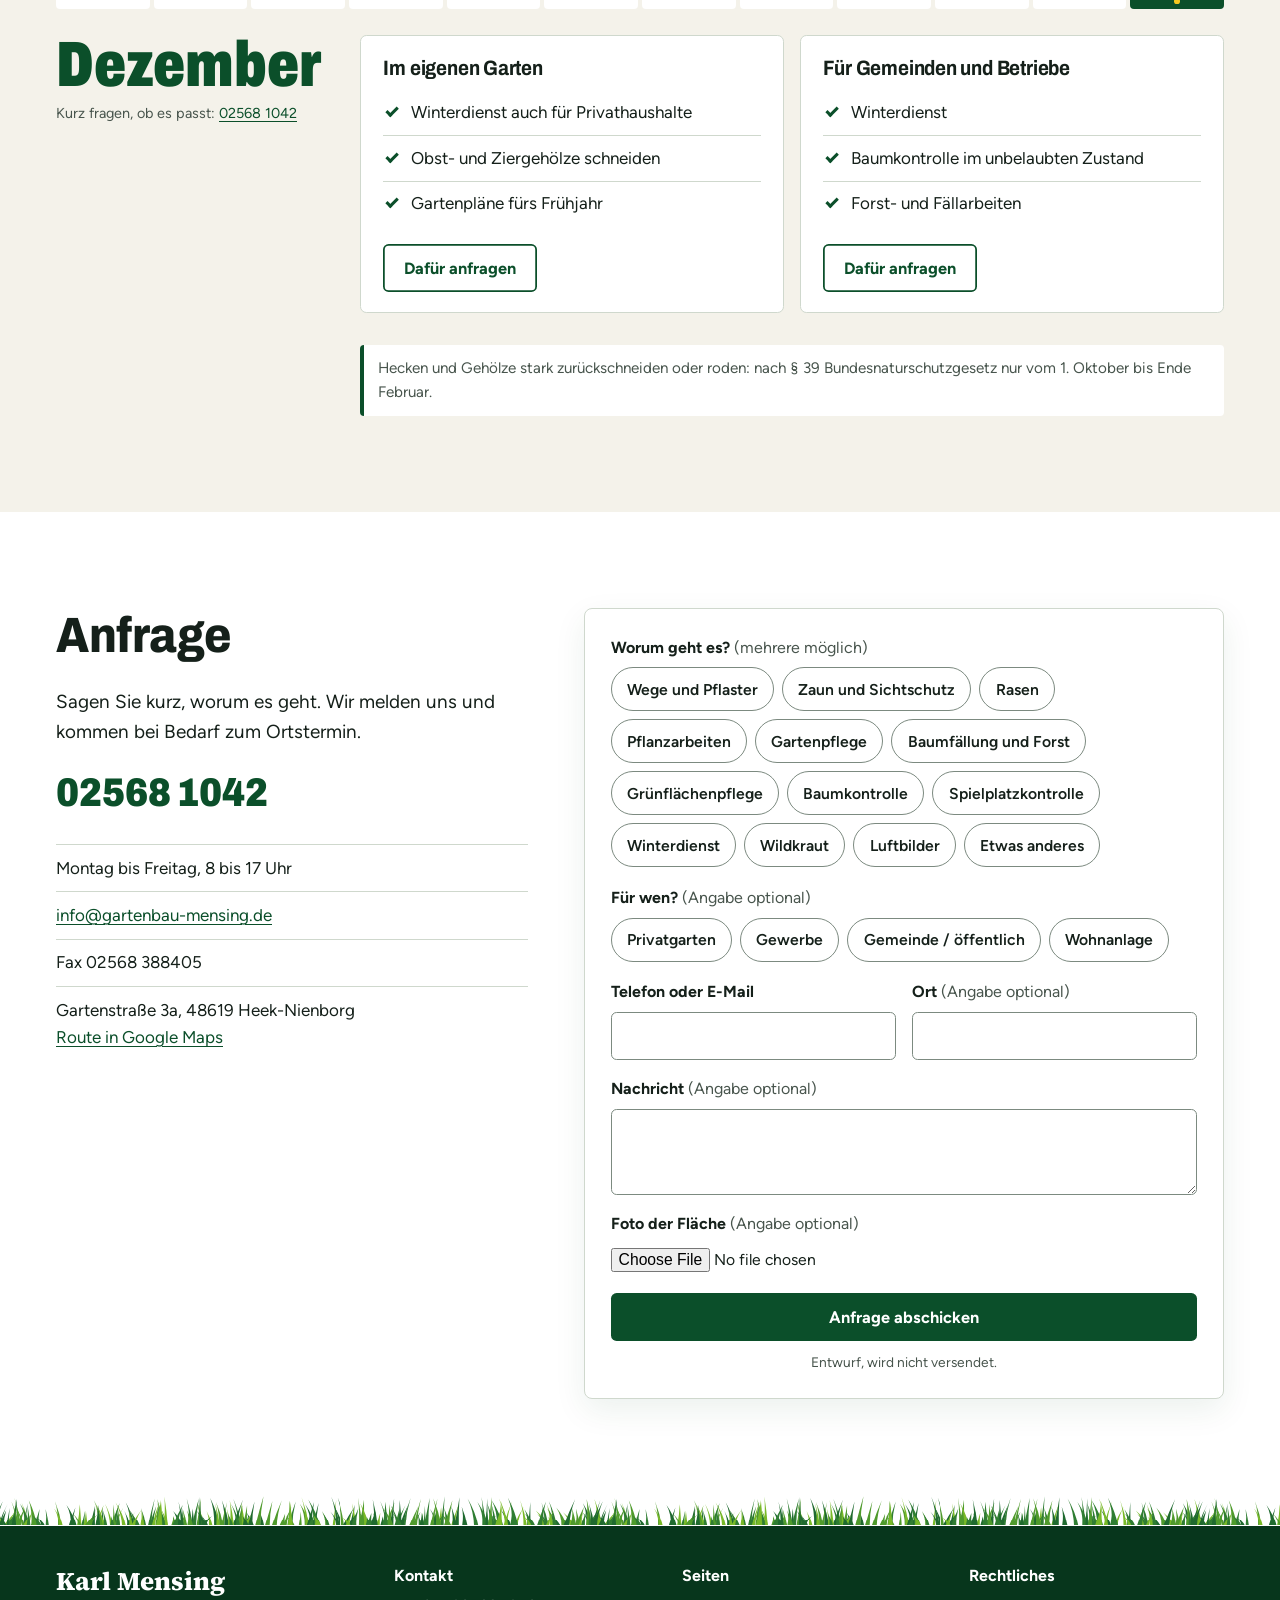
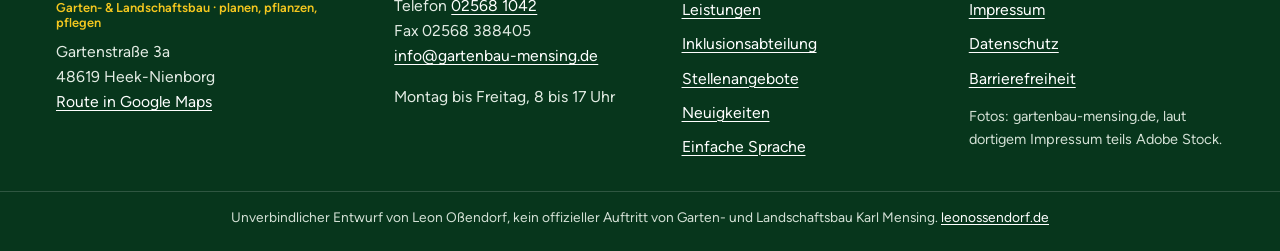
==== commit 5c13c8c3: "Barrierefreiheit: Schalter (Große Schrift, Mehr Kontrast, Seite vorlesen) aufgeräumt hinter dem Symb" ====
--- a/index.html
+++ b/index.html
@@ -15,18 +15,22 @@
 </head>
 <body>
 <a class="skip" href="#inhalt">Zum Inhalt springen</a>
-<div class="leiste" role="region" aria-label="Anzeige anpassen"><div class="leiste-innen">
-  <a class="leiste-link" href="einfach.html">Einfache Sprache</a>
-  <button type="button" class="schalter" data-schalter="gross" aria-pressed="false"><span class="kasten" aria-hidden="true"></span>Große Schrift</button>
-  <button type="button" class="schalter" data-schalter="kontrast" aria-pressed="false"><span class="kasten" aria-hidden="true"></span><span><span class="lang">Mehr </span>Kontrast</span></button>
-  <button type="button" class="schalter" data-schalter="vorlesen" aria-pressed="false"><span class="kasten" aria-hidden="true"></span>Vorlesen</button>
-</div></div>
 <header class="kopf">
 <div class="kopf-innen">
   <a class="marke" href="index.html"><span class="marke-rund"><img src="img/karlchen.png" width="201" height="160" alt=""></span><span class="marke-text"><span class="marke-zeile">Garten- &amp; Landschaftsbau</span><span class="marke-name">Karl Mensing</span><span class="vh">, zur Startseite</span></span></a>
   <button type="button" class="kopf-knopf menue-knopf" aria-expanded="false" aria-controls="menue"><svg viewBox="0 0 24 24" aria-hidden="true" focusable="false"><path d="M3 5h18v2.4H3zM3 10.8h18v2.4H3zM3 16.6h18V19H3z"/></svg><span class="wort">Menü</span></button>
   <nav class="menue" id="menue" aria-label="Hauptmenü"><ul><li><a href="leistungen.html">Leistungen</a></li><li><a href="#gemeinden">Gemeinden &amp; Betriebe</a></li><li><a href="inklusion.html">Inklusion</a></li><li><a href="#karriere">Karriere</a></li><li><a href="#ueber">Über uns</a></li><li><a href="#anfrage">Kontakt</a></li></ul></nav>
+  <button type="button" class="kopf-knopf hilfe-knopf" aria-expanded="false" aria-controls="hilfen"><svg viewBox="0 0 24 24" aria-hidden="true" focusable="false"><circle cx="12" cy="4.2" r="2.2"/><path d="M3.5 8.2c5.6 1.5 11.4 1.5 17 0l.5 1.9c-1.9.5-3.8.9-5.7 1.1v3.3l2.2 6.6-1.9.6L12.9 15h-1.8l-2.7 6.7-1.9-.6 2.2-6.6v-3.3c-1.9-.2-3.8-.6-5.7-1.1z"/></svg><span class="wort">Barrierefreiheit</span></button>
   <a class="tel" href="tel:+4925681042"><svg viewBox="0 0 24 24" aria-hidden="true" focusable="false"><path d="M6.6 10.8a15.1 15.1 0 0 0 6.6 6.6l2.2-2.2c.3-.3.7-.4 1-.2 1.1.4 2.3.6 3.6.6.6 0 1 .4 1 1V20c0 .6-.4 1-1 1A17 17 0 0 1 3 4c0-.6.4-1 1-1h3.5c.6 0 1 .4 1 1 0 1.3.2 2.5.6 3.6.1.3 0 .7-.2 1z"/></svg><span class="vh">Anrufen: </span><span class="nr">02568 1042</span></a>
+  <div id="hilfen" class="hilfen" hidden>
+    <h2>Barrierefreiheit</h2>
+    <ul class="hilfen-liste">
+      <li><button type="button" class="schalter" data-schalter="gross" aria-pressed="false"><span class="kasten" aria-hidden="true"></span>Große Schrift<span class="stand" aria-hidden="true">aus</span></button></li>
+      <li><button type="button" class="schalter" data-schalter="kontrast" aria-pressed="false"><span class="kasten" aria-hidden="true"></span>Mehr Kontrast<span class="stand" aria-hidden="true">aus</span></button></li>
+      <li><button type="button" class="schalter" data-schalter="vorlesen" aria-pressed="false"><span class="kasten" aria-hidden="true"></span>Seite vorlesen<span class="stand" aria-hidden="true">aus</span></button></li>
+    </ul>
+    <p class="hilfen-links"><a href="einfach.html">Einfache Sprache</a><a href="barrierefreiheit.html">Erklärung zur Barrierefreiheit</a></p>
+  </div>
 </div>
 </header>
 <main id="inhalt" tabindex="-1">
--- a/css/stil.css
+++ b/css/stil.css
@@ -29,49 +29,50 @@
 .dunkel{--fokus:#f4c71f}
 .dunkel :focus-visible,.kopf :focus-visible,.fuss :focus-visible,.held :focus-visible,.seitenkopf :focus-visible,.sprung :focus-visible,.park :focus-visible{outline-color:#f4c71f}
 
-/* ---------- Kopf ---------- */
-.kopf{position:sticky;top:0;z-index:100;background:var(--gruen);color:#fff}
-.kopf-innen{display:flex;flex-wrap:wrap;align-items:center;gap:.5rem 1rem;padding:.45rem 1.5rem;max-width:90rem;margin-inline:auto;position:relative}
-.marke{display:flex;align-items:center;gap:.7rem;text-decoration:none;color:#fff;margin-right:auto}
-.marke-rund{width:3.6rem;height:3.6rem;border-radius:50%;background:#fff;display:grid;place-items:center;flex-shrink:0;box-shadow:0 0 0 .14rem var(--gelb)}
-.marke-rund img{width:2.9rem}
+/* ---------- Kopf ----------
+   Bewusst in px gebaut: Kopfzeile, Barrierefreiheits-Knopf und seine Schalter bleiben bei "Grosse Schrift"
+   gleich gross und an derselben Stelle. Nur das aufgeklappte Menue waechst mit. */
+.kopf{position:sticky;top:0;z-index:100;background:var(--gruen);color:#fff;font-size:16px;line-height:1.3}
+.kopf-innen{display:flex;flex-wrap:wrap;align-items:center;gap:8px 12px;padding:7px 24px;max-width:1440px;margin-inline:auto;position:relative}
+.marke{display:flex;align-items:center;gap:11px;text-decoration:none;color:#fff;margin-right:auto}
+.marke-rund{width:58px;height:58px;border-radius:50%;background:#fff;display:grid;place-items:center;flex-shrink:0;box-shadow:0 0 0 2px var(--gelb)}
+.marke-rund img{width:46px}
 .marke-text{display:flex;flex-direction:column;line-height:1.05}
-.marke-zeile{font-size:.72rem;font-weight:600;letter-spacing:.02em;color:#dbe9dc}
-.marke-name{font-family:"Source Serif",Georgia,serif;font-weight:800;font-size:1.6rem;letter-spacing:-.01em}
+.marke-zeile{font-size:11.5px;font-weight:600;letter-spacing:.02em;color:#dbe9dc}
+.marke-name{font-family:"Source Serif",Georgia,serif;font-weight:800;font-size:25.5px;letter-spacing:-.01em}
 .menue{margin-left:0}
-.menue ul{list-style:none;display:flex;gap:.1rem;margin:0;padding:0}
-.menue a{display:block;color:#fff;text-decoration:none;font-weight:600;font-size:1rem;padding:.65rem .65rem;border-radius:.3rem;white-space:nowrap}
+.menue ul{list-style:none;display:flex;gap:2px;margin:0;padding:0}
+.menue a{display:block;color:#fff;text-decoration:none;font-weight:600;font-size:16px;padding:10px 10px;border-radius:5px;white-space:nowrap}
 .menue a:hover,.menue a[aria-current]{background:rgba(255,255,255,.14)}
-.menue a[aria-current]{box-shadow:inset 0 -.18rem 0 var(--gelb)}
-.kopf-knopf{appearance:none;font:600 1rem "Figtree",sans-serif;color:#fff;background:transparent;border:.09rem solid rgba(255,255,255,.6);border-radius:.3rem;padding:.55rem .8rem;cursor:pointer;display:inline-flex;align-items:center;gap:.5rem;min-height:2.75rem;white-space:nowrap}
-.kopf-knopf:hover{background:rgba(255,255,255,.14)}
-.kopf-knopf svg{width:1.35rem;height:1.35rem;fill:currentColor;flex-shrink:0}
+.menue a[aria-current]{box-shadow:inset 0 -3px 0 var(--gelb)}
+.kopf-knopf{appearance:none;box-sizing:border-box;font:600 16px/1 "Figtree",system-ui,sans-serif;color:#fff;background:transparent;border:1.5px solid rgba(255,255,255,.7);border-radius:5px;height:44px;padding:0 13px;cursor:pointer;display:inline-flex;align-items:center;gap:8px;white-space:nowrap;margin:0}
+.kopf-knopf:hover,.kopf-knopf[aria-expanded=true]{background:rgba(255,255,255,.16)}
+.kopf-knopf svg{width:22px;height:22px;fill:currentColor;flex-shrink:0}
 .menue-knopf{display:none}
-.tel{display:inline-flex;align-items:center;gap:.5rem;background:var(--gelb);color:#111;text-decoration:none;font-weight:800;padding:.6rem .95rem;border-radius:.3rem;min-height:2.75rem;white-space:nowrap}
+.tel{box-sizing:border-box;display:inline-flex;align-items:center;gap:8px;background:var(--gelb);color:#111;text-decoration:none;font:800 16px/1 "Figtree",system-ui,sans-serif;height:44px;padding:0 15px;border-radius:5px;white-space:nowrap}
 .tel:hover{background:#ffd940}
-.tel svg{width:1.1rem;height:1.1rem;fill:currentColor}
-
-/* Schalterleiste ganz oben. Bewusst in px: Die Knoepfe bleiben bei grosser Schrift gleich gross und an derselben Stelle. */
-.leiste{background:#07361c;color:#fff;font-size:15px;line-height:1.2}
-.leiste-innen{max-width:1440px;margin:0 auto;padding:6px 24px;display:flex;flex-wrap:wrap;justify-content:flex-end;align-items:center;gap:8px}
-.leiste-link{color:#fff;margin-right:auto;font-size:15px;padding:9px 0}
-.leiste :focus-visible{outline:3px solid #f4c71f;outline-offset:3px}
-.schalter{appearance:none;box-sizing:border-box;font:600 15px/1 "Figtree",system-ui,sans-serif;color:#fff;background:transparent;border:2px solid #fff;border-radius:5px;height:40px;padding:0 13px 0 10px;display:inline-flex;align-items:center;gap:8px;cursor:pointer;white-space:nowrap;margin:0}
-.schalter:hover{background:rgba(255,255,255,.16)}
-.schalter .kasten{box-sizing:border-box;width:18px;height:18px;border:2px solid #fff;border-radius:3px;display:inline-block;position:relative;flex-shrink:0}
-.schalter[aria-pressed=true]{background:#f4c71f;color:#111;border-color:#f4c71f}
-.schalter[aria-pressed=true]:hover{background:#ffd940}
-.schalter[aria-pressed=true] .kasten{border-color:#111;background:#111}
-.schalter[aria-pressed=true] .kasten::after{content:"";position:absolute;left:4px;top:0;width:4px;height:9px;border:solid #f4c71f;border-width:0 2.5px 2.5px 0;transform:rotate(45deg)}
-@media (max-width:640px){
-  .leiste-innen{padding:6px 12px;gap:6px;justify-content:flex-start}
-  .leiste-link,.schalter .lang{display:none}
-  .schalter{font-size:14px;padding:0 10px 0 8px}
-}
+.tel svg{width:18px;height:18px;fill:currentColor}
+.kopf :focus-visible{outline:3px solid #f4c71f;outline-offset:3px}
+
+/* Barrierefreiheit: Schalter hinter dem Symbol, ebenfalls in px */
+.hilfen{position:absolute;right:24px;top:100%;box-sizing:border-box;width:340px;max-width:calc(100vw - 16px);max-height:calc(100vh - 90px);overflow:auto;background:#fff;color:#15201a;border-radius:0 0 8px 8px;box-shadow:0 16px 40px rgba(0,0,0,.3);padding:16px;border-top:4px solid #f4c71f;font-size:16px;line-height:1.3}
+.kopf .hilfen :focus-visible{outline-color:#0b4f2a}
+.hilfen h2{font:800 19px/1.2 "Archivo",system-ui,sans-serif;font-stretch:88%;letter-spacing:0;margin:0 0 12px;color:#15201a}
+.hilfen-liste{list-style:none;margin:0;padding:0;display:grid;gap:8px}
+.schalter{appearance:none;box-sizing:border-box;width:100%;height:48px;display:flex;align-items:center;gap:11px;font:600 16px/1 "Figtree",system-ui,sans-serif;color:#15201a;background:#f4f2ea;border:2px solid #7c8a80;border-radius:6px;padding:0 13px;cursor:pointer;text-align:left;margin:0}
+.schalter:hover{border-color:#0b4f2a;background:#e6f0e2}
+.schalter .kasten{box-sizing:border-box;width:22px;height:22px;border:2px solid #15201a;border-radius:4px;background:#fff;display:inline-block;position:relative;flex-shrink:0}
+.schalter .stand{margin-left:auto;font-weight:700;font-size:14px;width:30px;text-align:right}
+.schalter[aria-pressed=true]{background:#0b4f2a;color:#fff;border-color:#0b4f2a}
+.schalter[aria-pressed=true]:hover{background:#07361c}
+.schalter[aria-pressed=true] .kasten{border-color:#f4c71f;background:#f4c71f}
+.schalter[aria-pressed=true] .kasten::after{content:"";position:absolute;left:6px;top:1px;width:5px;height:11px;border:solid #111;border-width:0 3px 3px 0;transform:rotate(45deg)}
+.hilfen-links{margin:14px 0 0;display:flex;flex-wrap:wrap;gap:4px 18px;font-size:15px}
+.hilfen-links a{color:#0b4f2a;padding:5px 0}
 
 /* ---------- Held ---------- */
 .held{background:var(--gruen);color:#fff;position:relative}
-.held-bild img{width:100%;height:auto;max-height:calc(100vh - 17.5rem - 52px);min-height:17rem;object-fit:cover;object-position:50% 12%}
+.held-bild img{width:100%;height:auto;max-height:calc(100vh - 17.5rem);min-height:17rem;object-fit:cover;object-position:50% 12%}
 .held-band{position:relative}
 .held-band .rahmen{padding-block:1.3rem 1.6rem}
 .held h1{font-size:clamp(2.5rem,1rem + 4.5vw,4.9rem);font-weight:900;font-stretch:78%;line-height:.95;margin:0;white-space:nowrap}
@@ -356,13 +357,13 @@
 html.gross .menue{display:none;position:absolute;left:0;right:0;top:100%;background:var(--tief);padding:.5rem 1rem 1rem;box-shadow:0 1rem 2rem rgba(0,0,0,.3);margin:0}
 html.gross .menue.offen{display:block}
 html.gross .menue ul{flex-direction:column;gap:0}
-html.gross .menue a{padding:.85rem .6rem;border-bottom:.06rem solid rgba(255,255,255,.16);font-size:1.1rem}
+html.gross .menue a{padding:.85rem .6rem;border-bottom:.06rem solid rgba(255,255,255,.16);font-size:1.1rem;white-space:normal}
 @media (max-width:80em){
   .menue-knopf{display:inline-flex}
   .menue{display:none;position:absolute;left:0;right:0;top:100%;background:var(--tief);padding:.5rem 1rem 1rem;box-shadow:0 1rem 2rem rgba(0,0,0,.3);margin:0}
   .menue.offen{display:block}
   .menue ul{flex-direction:column;gap:0}
-  .menue a{padding:.85rem .6rem;border-bottom:.06rem solid rgba(255,255,255,.16);font-size:1.1rem}
+  .menue a{padding:.85rem .6rem;border-bottom:.06rem solid rgba(255,255,255,.16);font-size:1.1rem;white-space:normal}
 }
 @media (max-width:62em){
   .kopfzeile,.gem-gitter,.inkl,.kar-gitter,.ueber,.anf-gitter,.l-kopf,.zweispalt,.park{grid-template-columns:minmax(0,1fr)}
@@ -391,15 +392,16 @@
   body{font-size:1rem}
   html{scroll-padding-top:5rem}
   .rahmen{padding-inline:1.1rem}
-  .kopf-innen{padding:.4rem .8rem;gap:.45rem}
-  .marke{gap:.5rem}
-  .marke-rund{width:2.9rem;height:2.9rem}
-  .marke-rund img{width:2.3rem}
-  .marke-name{font-size:1.22rem}
-  .marke-zeile{font-size:.6rem}
+  .kopf-innen{padding:6px 12px;gap:7px}
+  .marke{gap:8px}
+  .marke-rund{width:46px;height:46px}
+  .marke-rund img{width:37px}
+  .marke-name{font-size:19.5px}
+  .marke-zeile{font-size:9.6px}
   .tel .nr,.kopf-knopf .wort{position:absolute;width:1px;height:1px;overflow:hidden;clip-path:inset(50%);white-space:nowrap}
-  .tel{padding:.6rem .75rem}
-  .kopf-knopf{padding:.55rem .65rem}
+  .tel{padding:0;width:44px;justify-content:center}
+  .kopf-knopf{padding:0;width:44px;justify-content:center}
+  .hilfen{right:8px;left:8px;width:auto;max-width:none}
   .held h1{white-space:normal;font-size:clamp(2.6rem,13vw,3.6rem)}
   .held h1 span{display:block}
   .held-bild img{min-height:0;max-height:none}
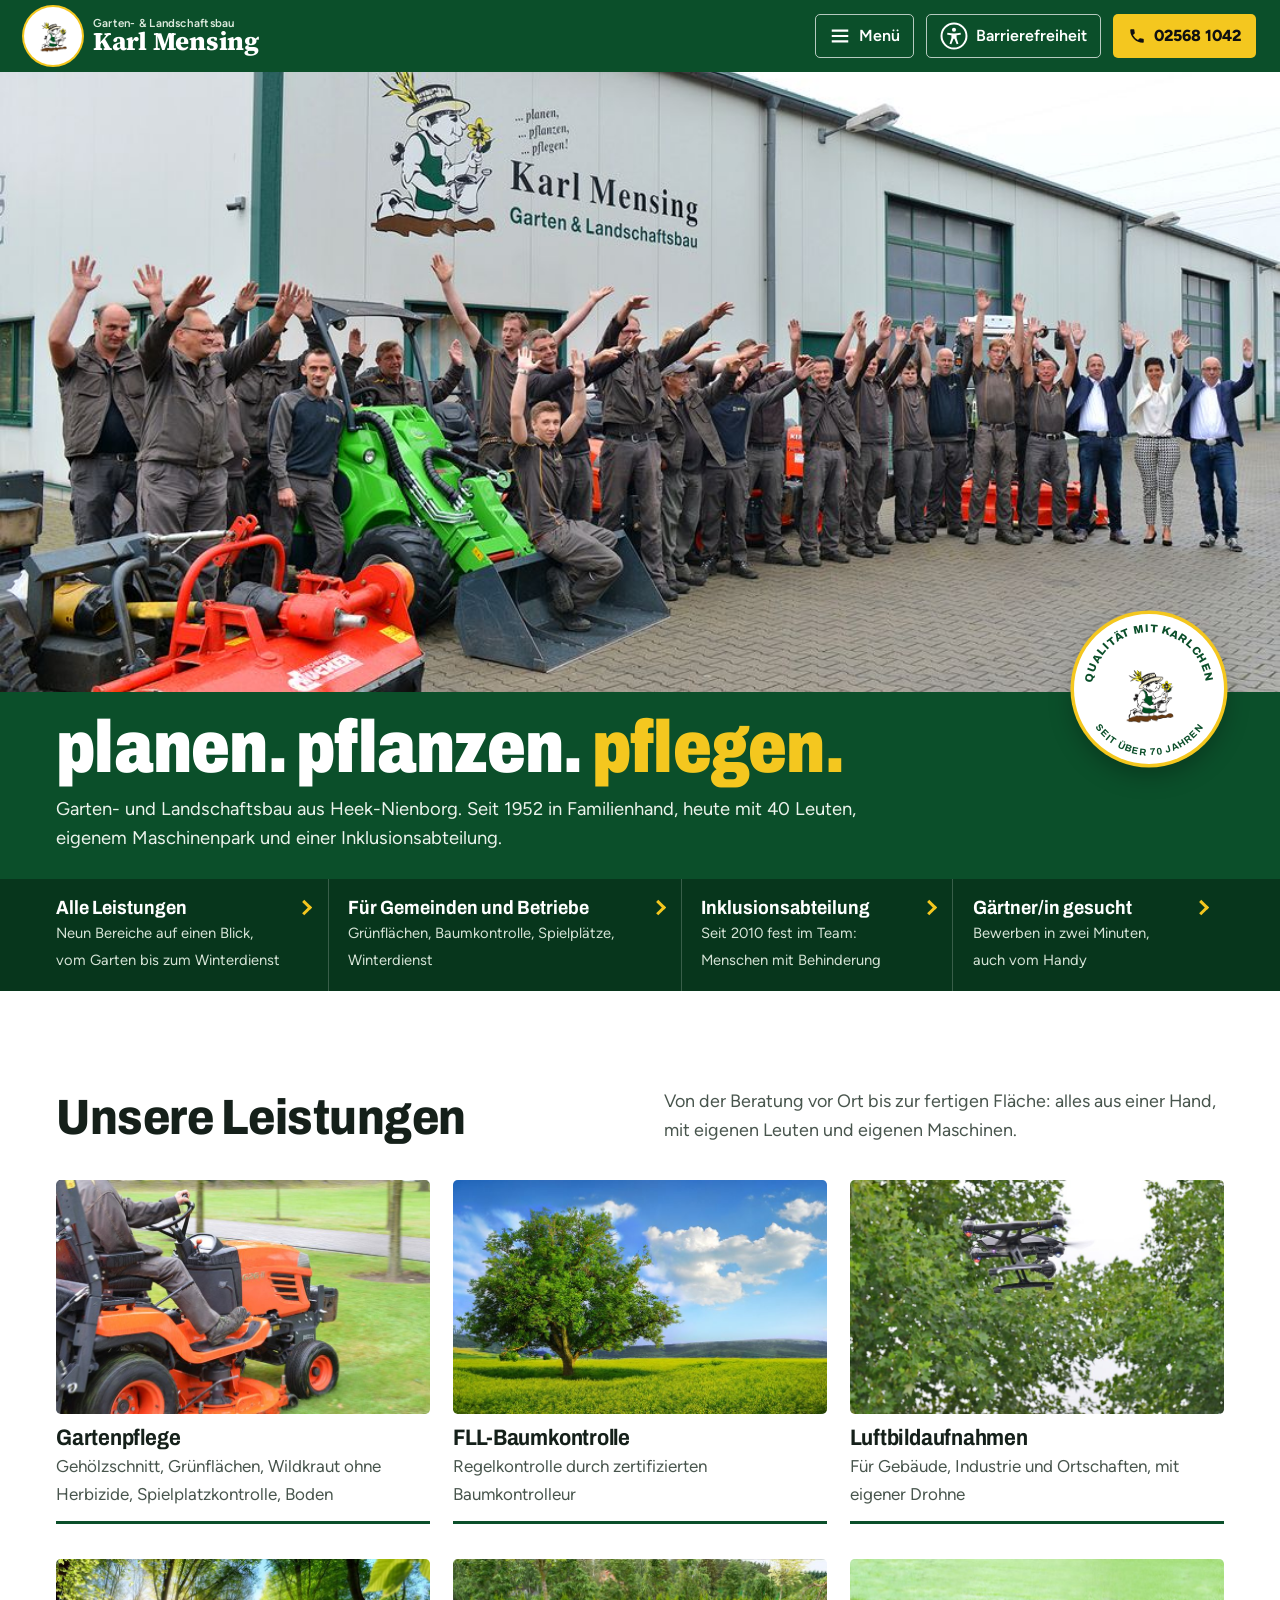
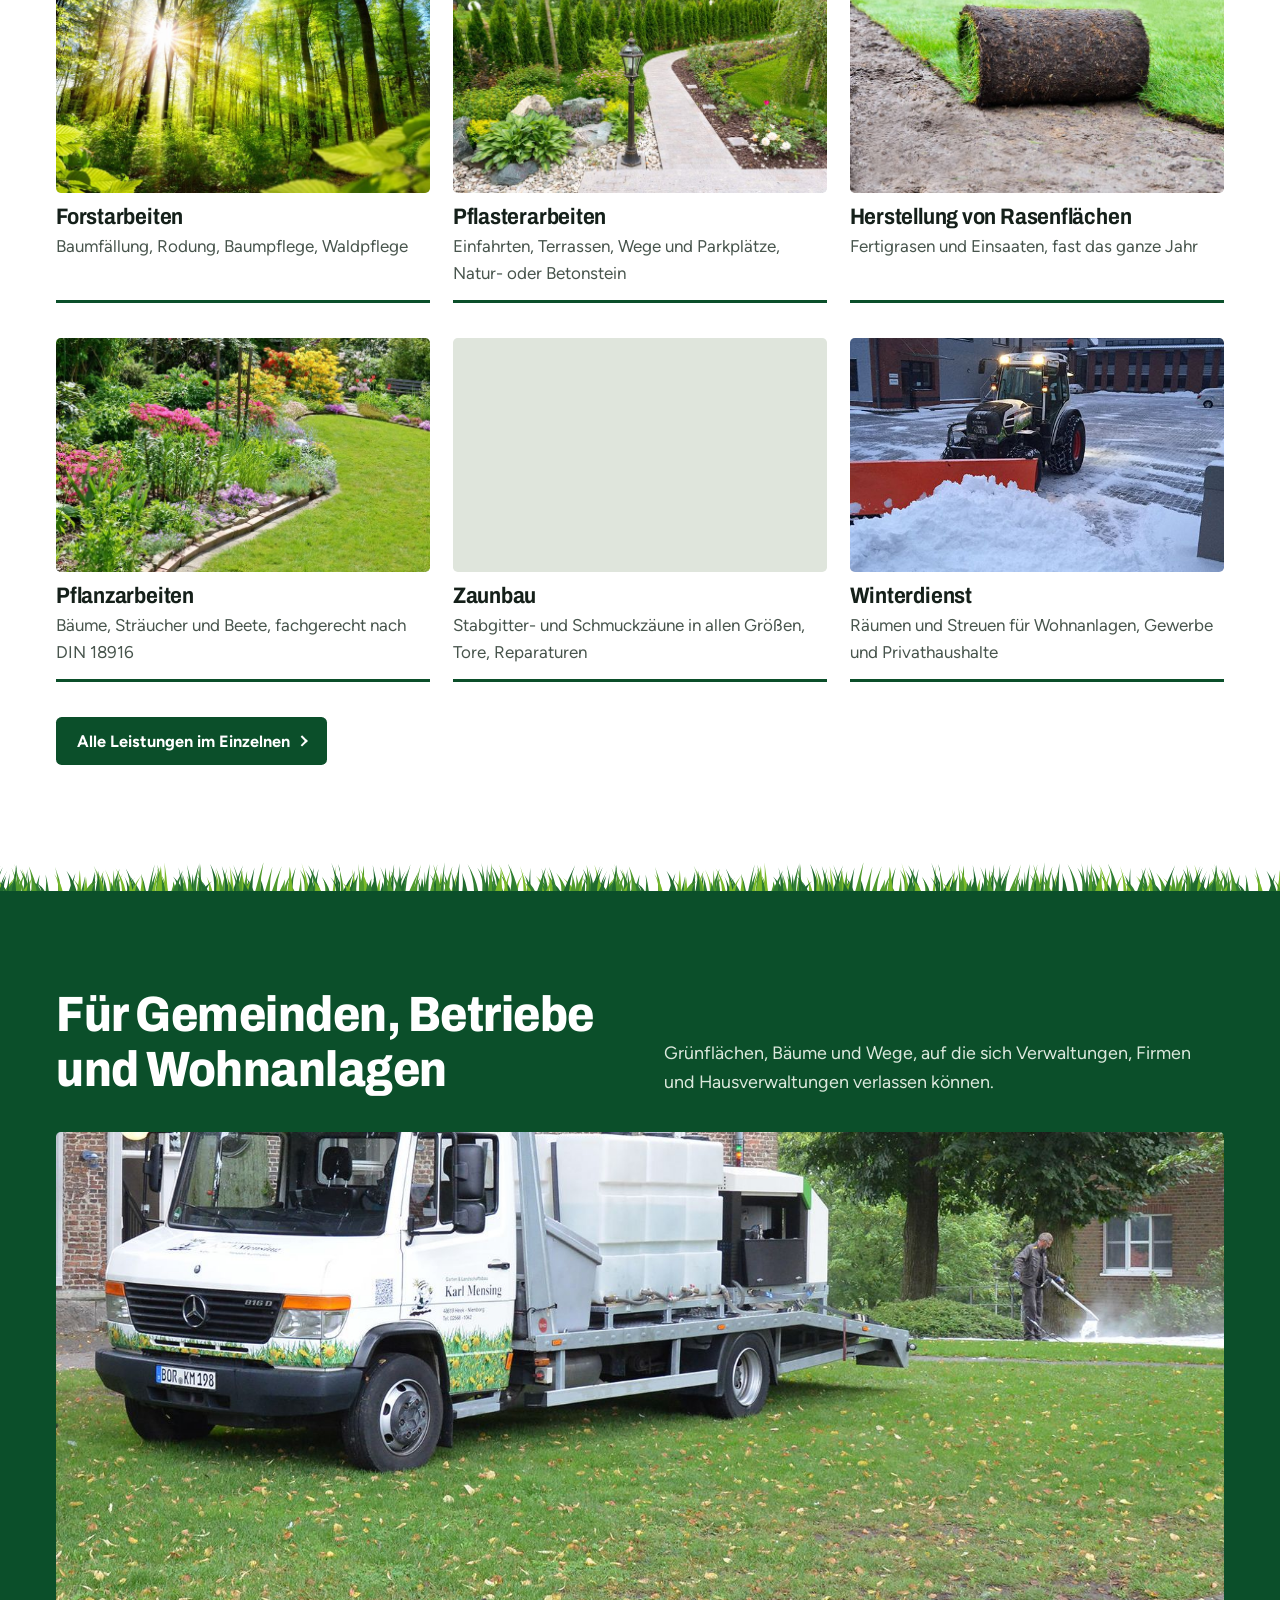
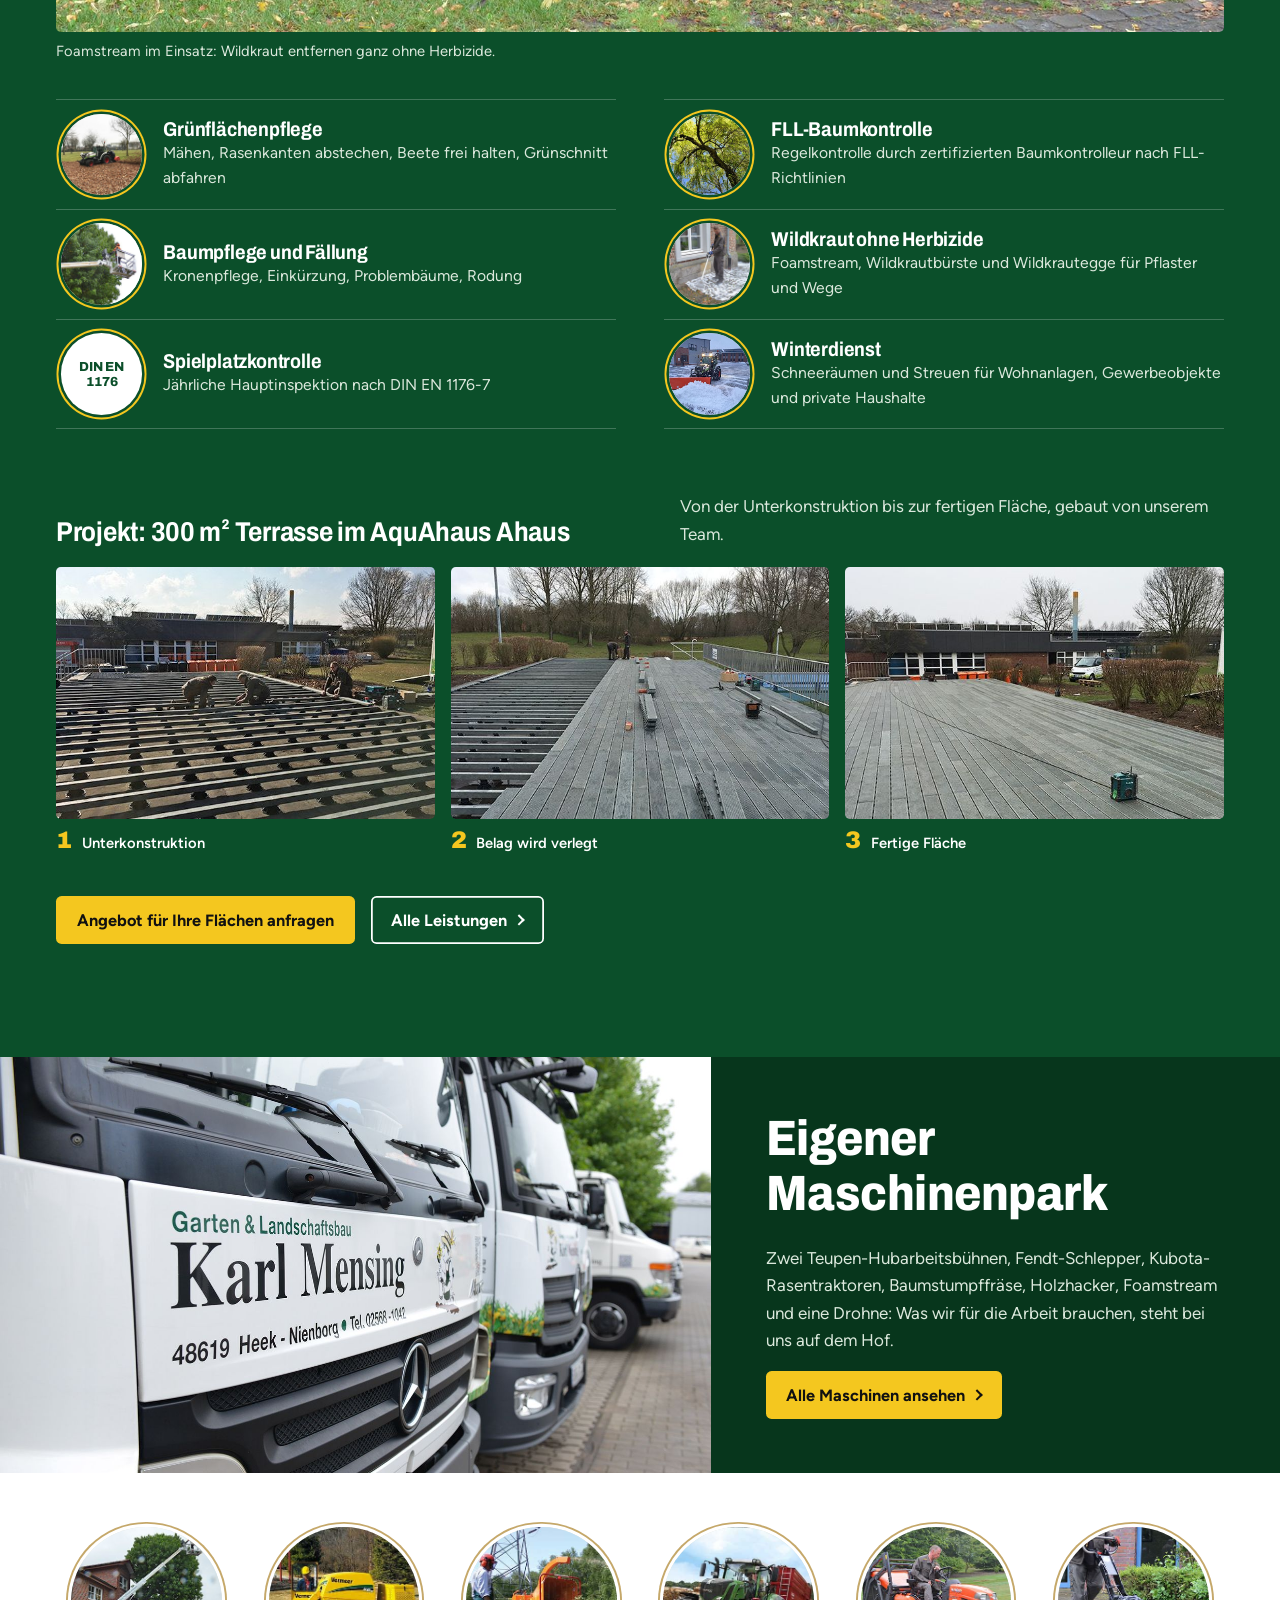
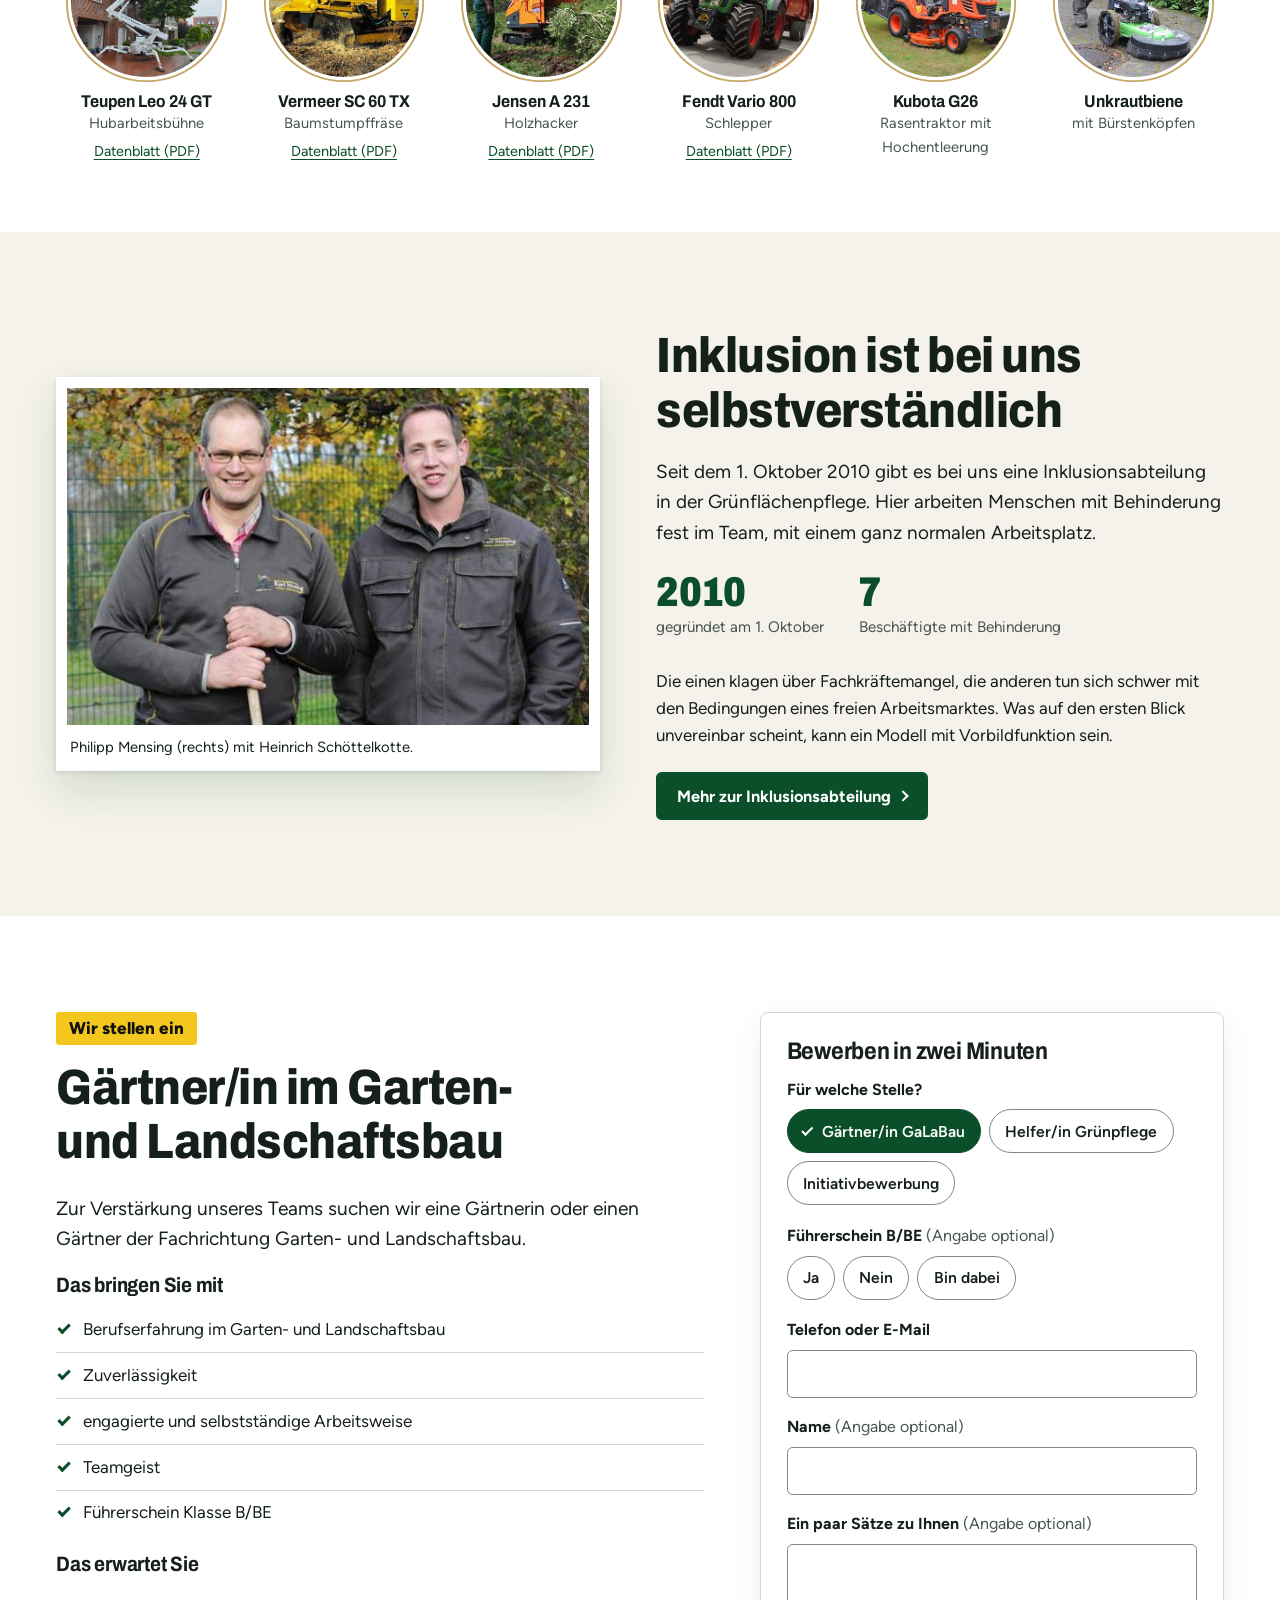
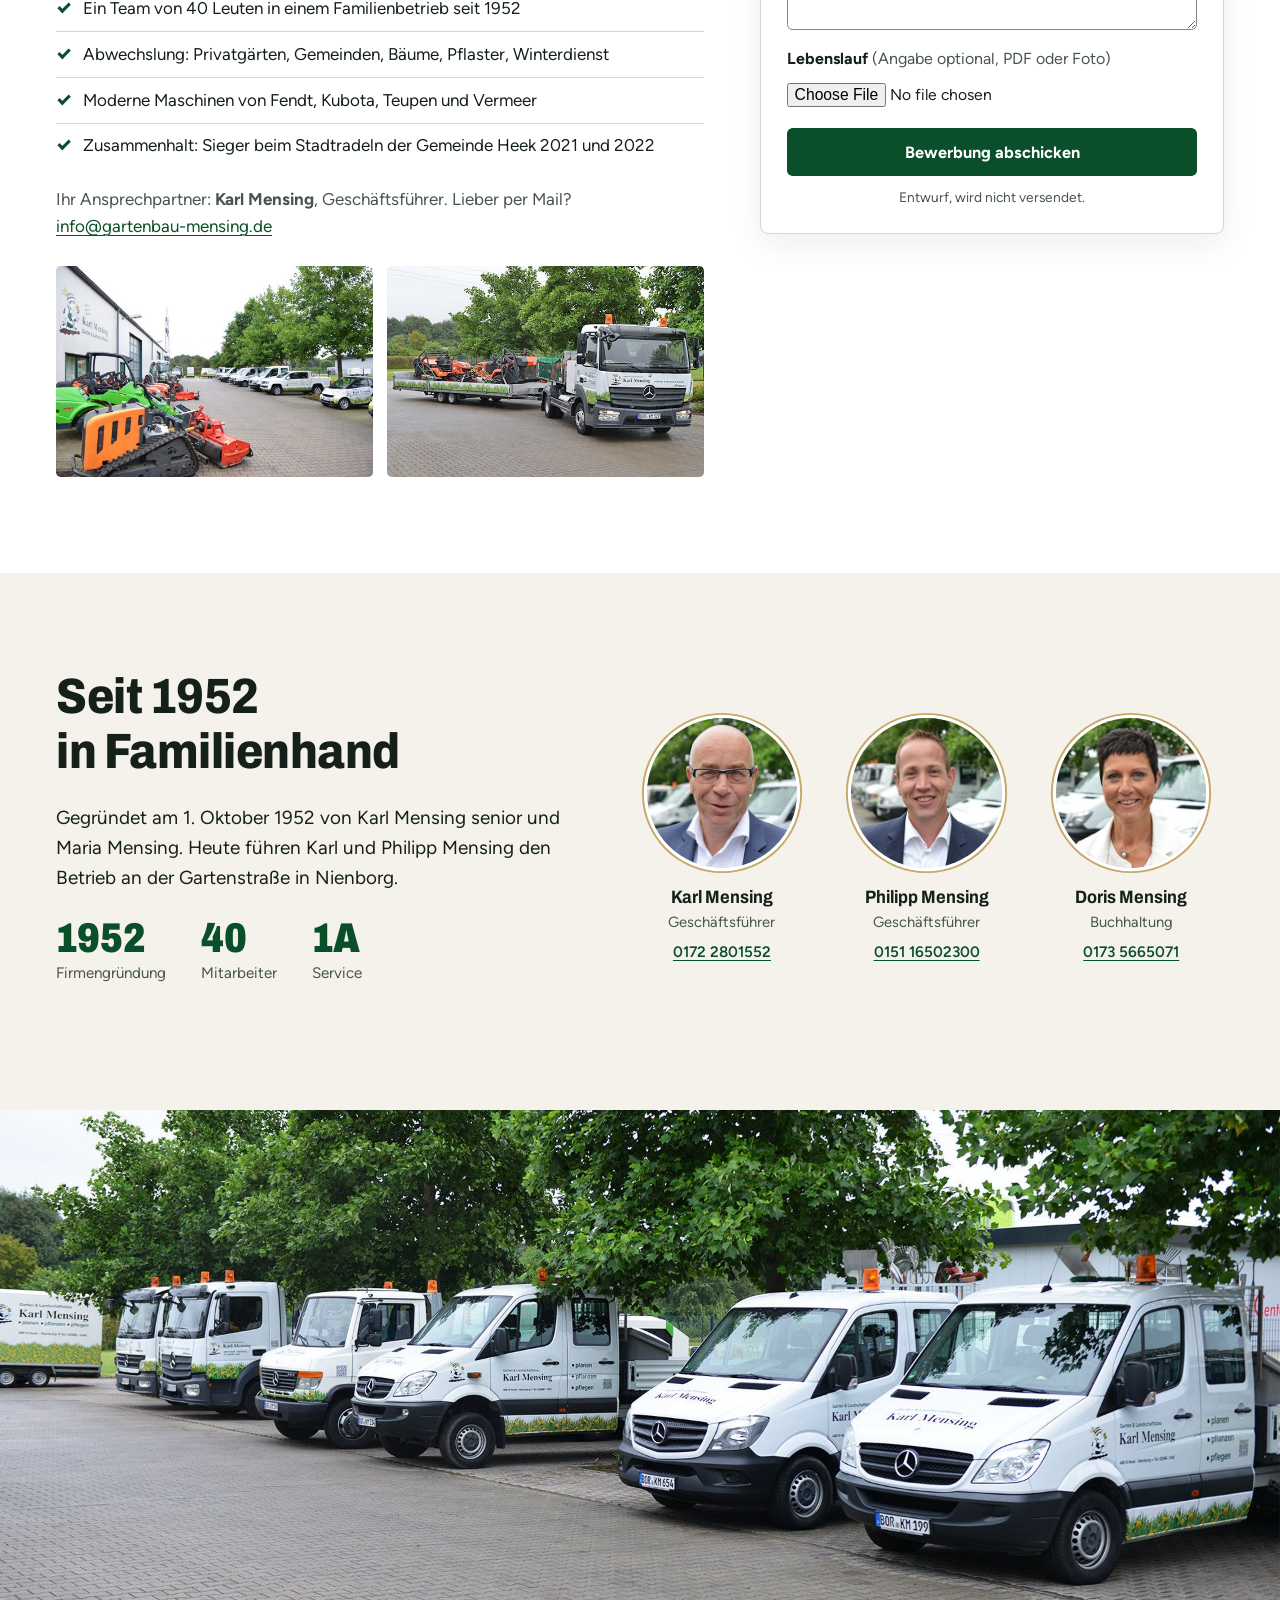
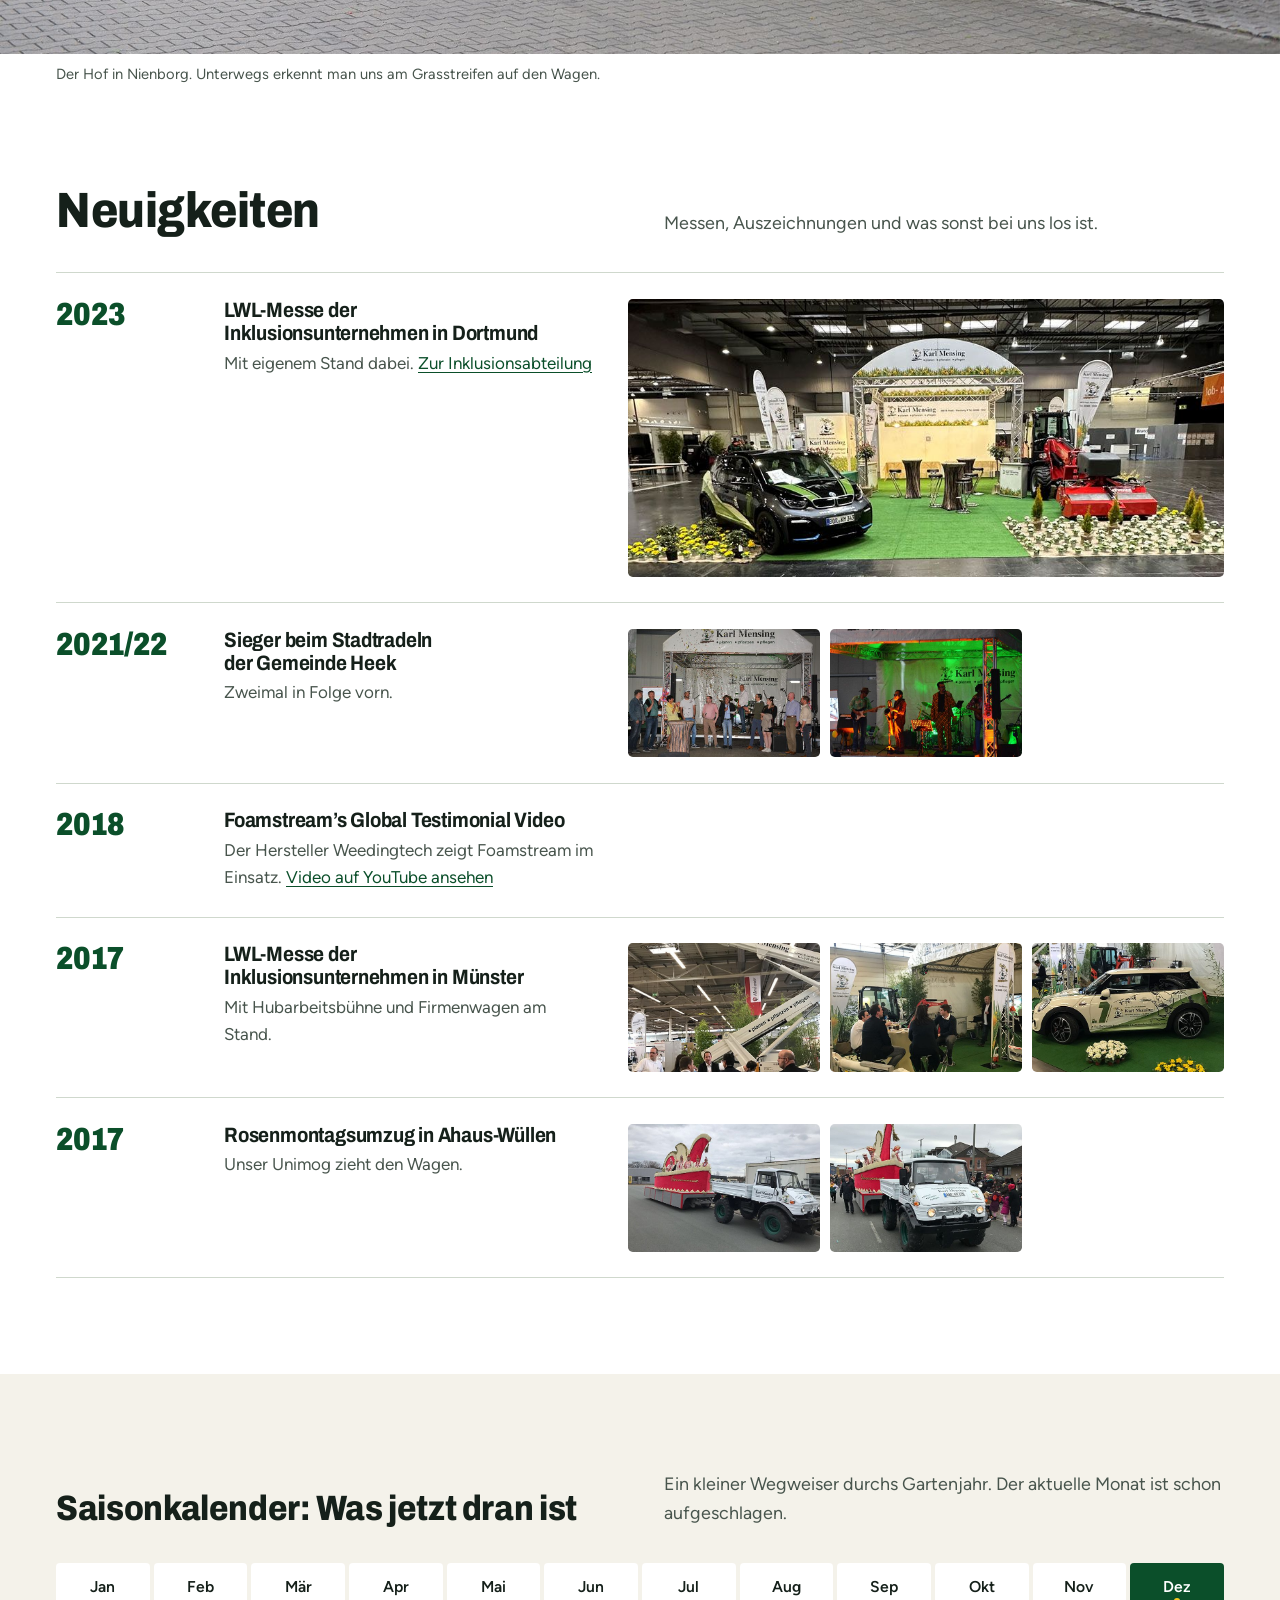
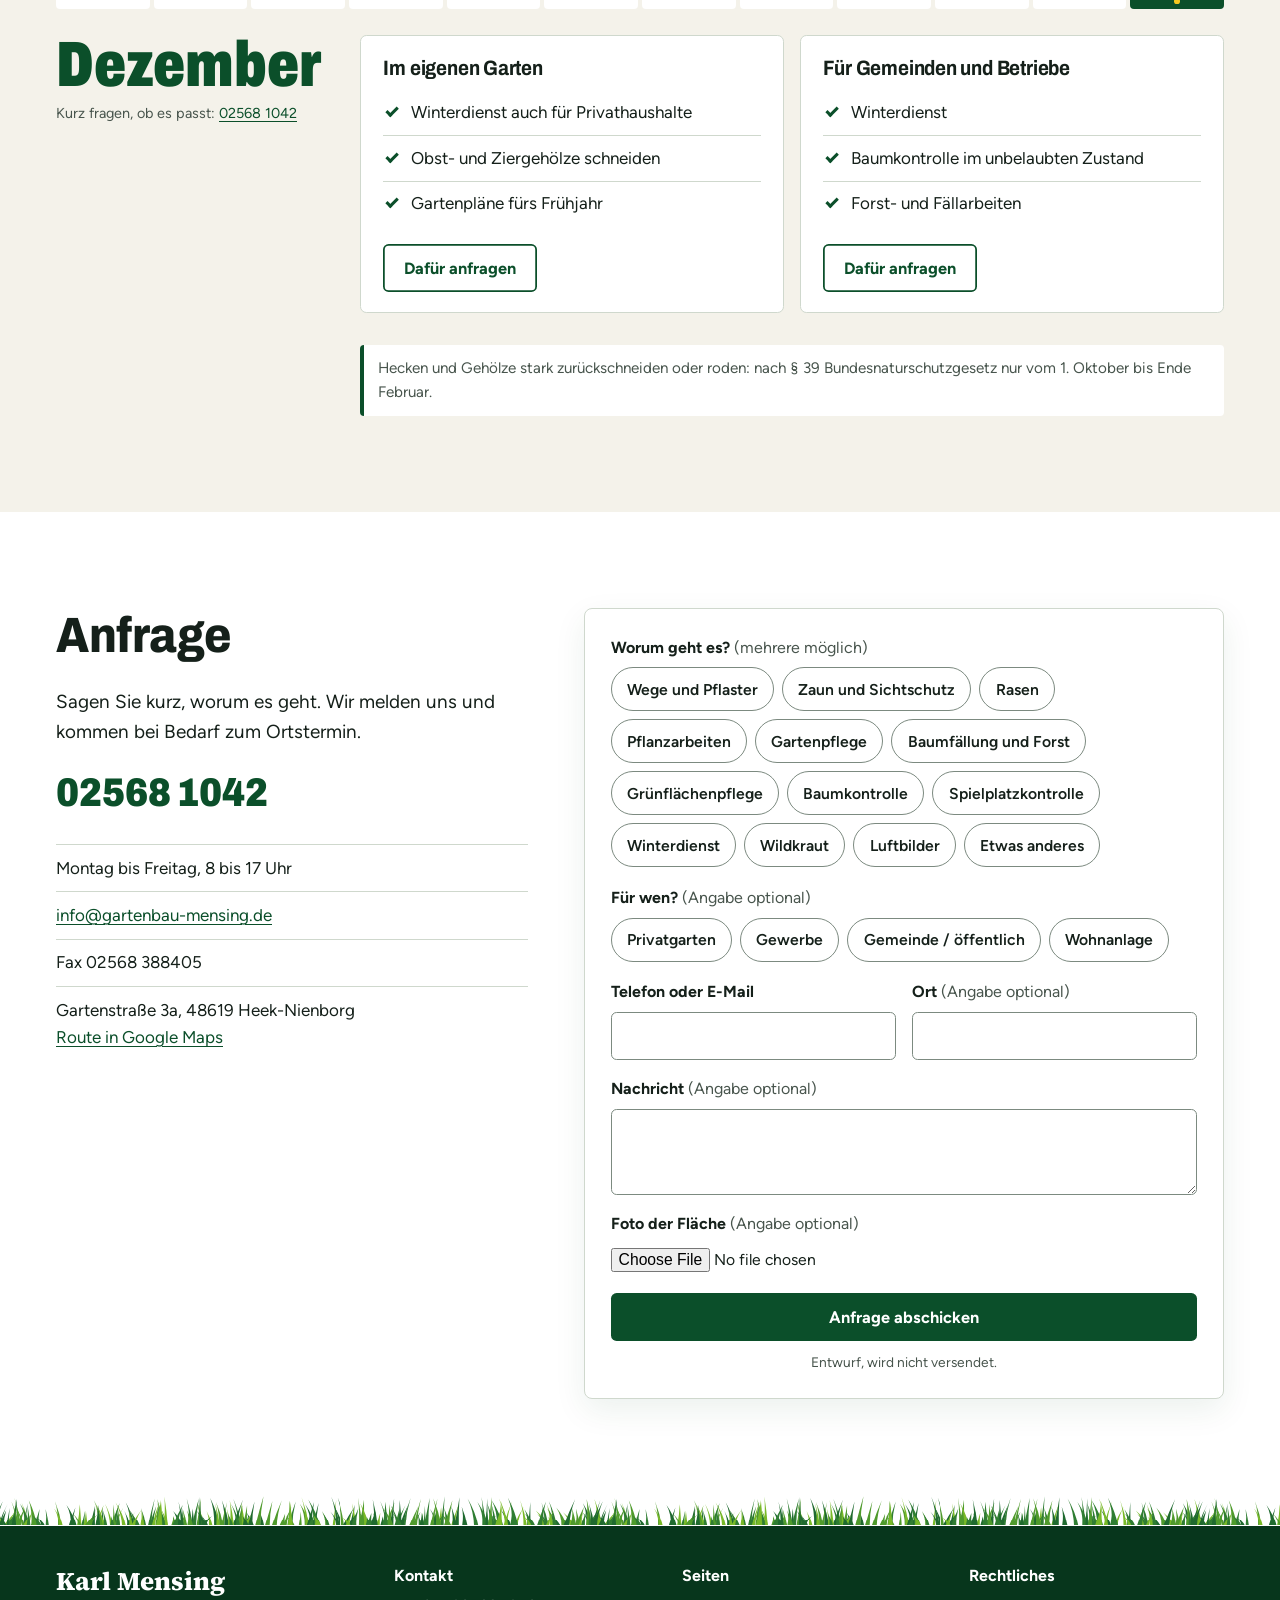
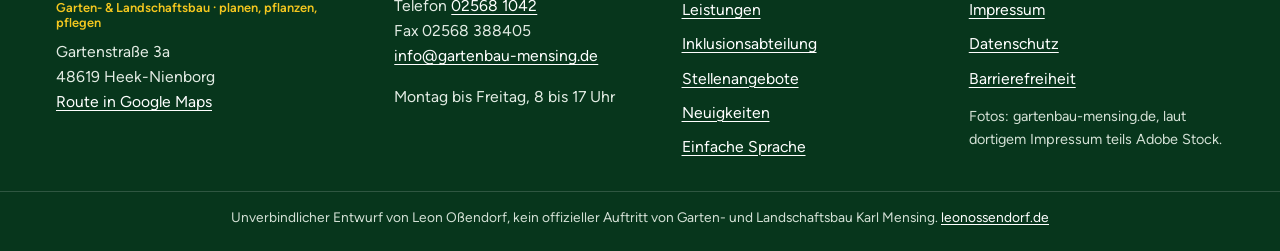
==== commit a8eecc9e: "Barrierefreiheits-Symbol als Figur im Kreis Co-Authored-By: Claude Fable 5.2 <noreply@anthropic.com>" ====
--- a/index.html
+++ b/index.html
@@ -20,7 +20,7 @@
   <a class="marke" href="index.html"><span class="marke-rund"><img src="img/karlchen.png" width="201" height="160" alt=""></span><span class="marke-text"><span class="marke-zeile">Garten- &amp; Landschaftsbau</span><span class="marke-name">Karl Mensing</span><span class="vh">, zur Startseite</span></span></a>
   <button type="button" class="kopf-knopf menue-knopf" aria-expanded="false" aria-controls="menue"><svg viewBox="0 0 24 24" aria-hidden="true" focusable="false"><path d="M3 5h18v2.4H3zM3 10.8h18v2.4H3zM3 16.6h18V19H3z"/></svg><span class="wort">Menü</span></button>
   <nav class="menue" id="menue" aria-label="Hauptmenü"><ul><li><a href="leistungen.html">Leistungen</a></li><li><a href="#gemeinden">Gemeinden &amp; Betriebe</a></li><li><a href="inklusion.html">Inklusion</a></li><li><a href="#karriere">Karriere</a></li><li><a href="#ueber">Über uns</a></li><li><a href="#anfrage">Kontakt</a></li></ul></nav>
-  <button type="button" class="kopf-knopf hilfe-knopf" aria-expanded="false" aria-controls="hilfen"><svg viewBox="0 0 24 24" aria-hidden="true" focusable="false"><circle cx="12" cy="4.2" r="2.2"/><path d="M3.5 8.2c5.6 1.5 11.4 1.5 17 0l.5 1.9c-1.9.5-3.8.9-5.7 1.1v3.3l2.2 6.6-1.9.6L12.9 15h-1.8l-2.7 6.7-1.9-.6 2.2-6.6v-3.3c-1.9-.2-3.8-.6-5.7-1.1z"/></svg><span class="wort">Barrierefreiheit</span></button>
+  <button type="button" class="kopf-knopf hilfe-knopf" aria-expanded="false" aria-controls="hilfen"><svg viewBox="0 0 24 24" aria-hidden="true" focusable="false"><circle cx="12" cy="12" r="10.7" fill="none" stroke="currentColor" stroke-width="1.7"/><circle cx="12" cy="6.6" r="1.75"/><path d="M6.4 9.2c3.7.9 7.5.9 11.2 0l.4 1.5c-1.3.3-2.5.6-3.8.7v2.4l1.6 4.8-1.5.5-1.9-4.8h-.8l-1.9 4.8-1.5-.5 1.6-4.8v-2.4c-1.3-.1-2.5-.4-3.8-.7z"/></svg><span class="wort">Barrierefreiheit</span></button>
   <a class="tel" href="tel:+4925681042"><svg viewBox="0 0 24 24" aria-hidden="true" focusable="false"><path d="M6.6 10.8a15.1 15.1 0 0 0 6.6 6.6l2.2-2.2c.3-.3.7-.4 1-.2 1.1.4 2.3.6 3.6.6.6 0 1 .4 1 1V20c0 .6-.4 1-1 1A17 17 0 0 1 3 4c0-.6.4-1 1-1h3.5c.6 0 1 .4 1 1 0 1.3.2 2.5.6 3.6.1.3 0 .7-.2 1z"/></svg><span class="vh">Anrufen: </span><span class="nr">02568 1042</span></a>
   <div id="hilfen" class="hilfen" hidden>
     <h2>Barrierefreiheit</h2>
--- a/css/stil.css
+++ b/css/stil.css
@@ -48,6 +48,7 @@
 .kopf-knopf{appearance:none;box-sizing:border-box;font:600 16px/1 "Figtree",system-ui,sans-serif;color:#fff;background:transparent;border:1.5px solid rgba(255,255,255,.7);border-radius:5px;height:44px;padding:0 13px;cursor:pointer;display:inline-flex;align-items:center;gap:8px;white-space:nowrap;margin:0}
 .kopf-knopf:hover,.kopf-knopf[aria-expanded=true]{background:rgba(255,255,255,.16)}
 .kopf-knopf svg{width:22px;height:22px;fill:currentColor;flex-shrink:0}
+.hilfe-knopf svg{width:28px;height:28px}
 .menue-knopf{display:none}
 .tel{box-sizing:border-box;display:inline-flex;align-items:center;gap:8px;background:var(--gelb);color:#111;text-decoration:none;font:800 16px/1 "Figtree",system-ui,sans-serif;height:44px;padding:0 15px;border-radius:5px;white-space:nowrap}
 .tel:hover{background:#ffd940}
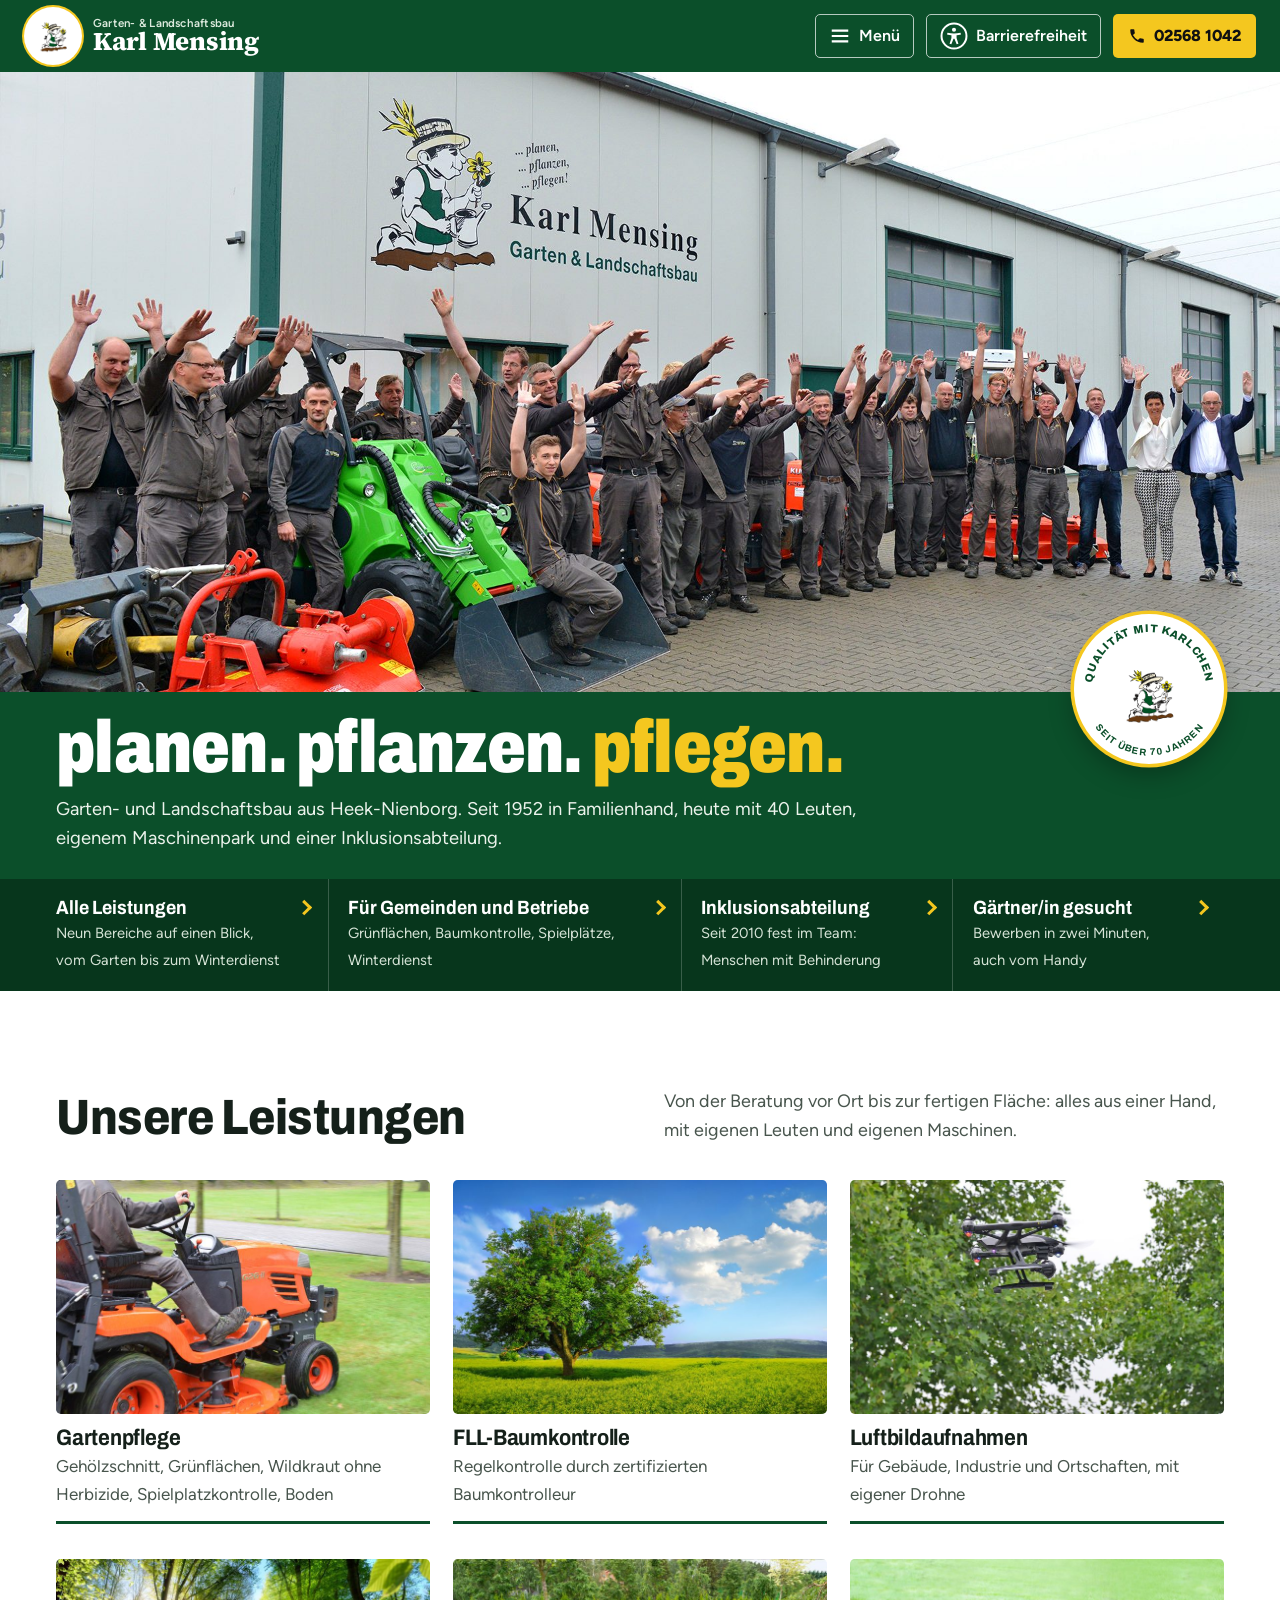
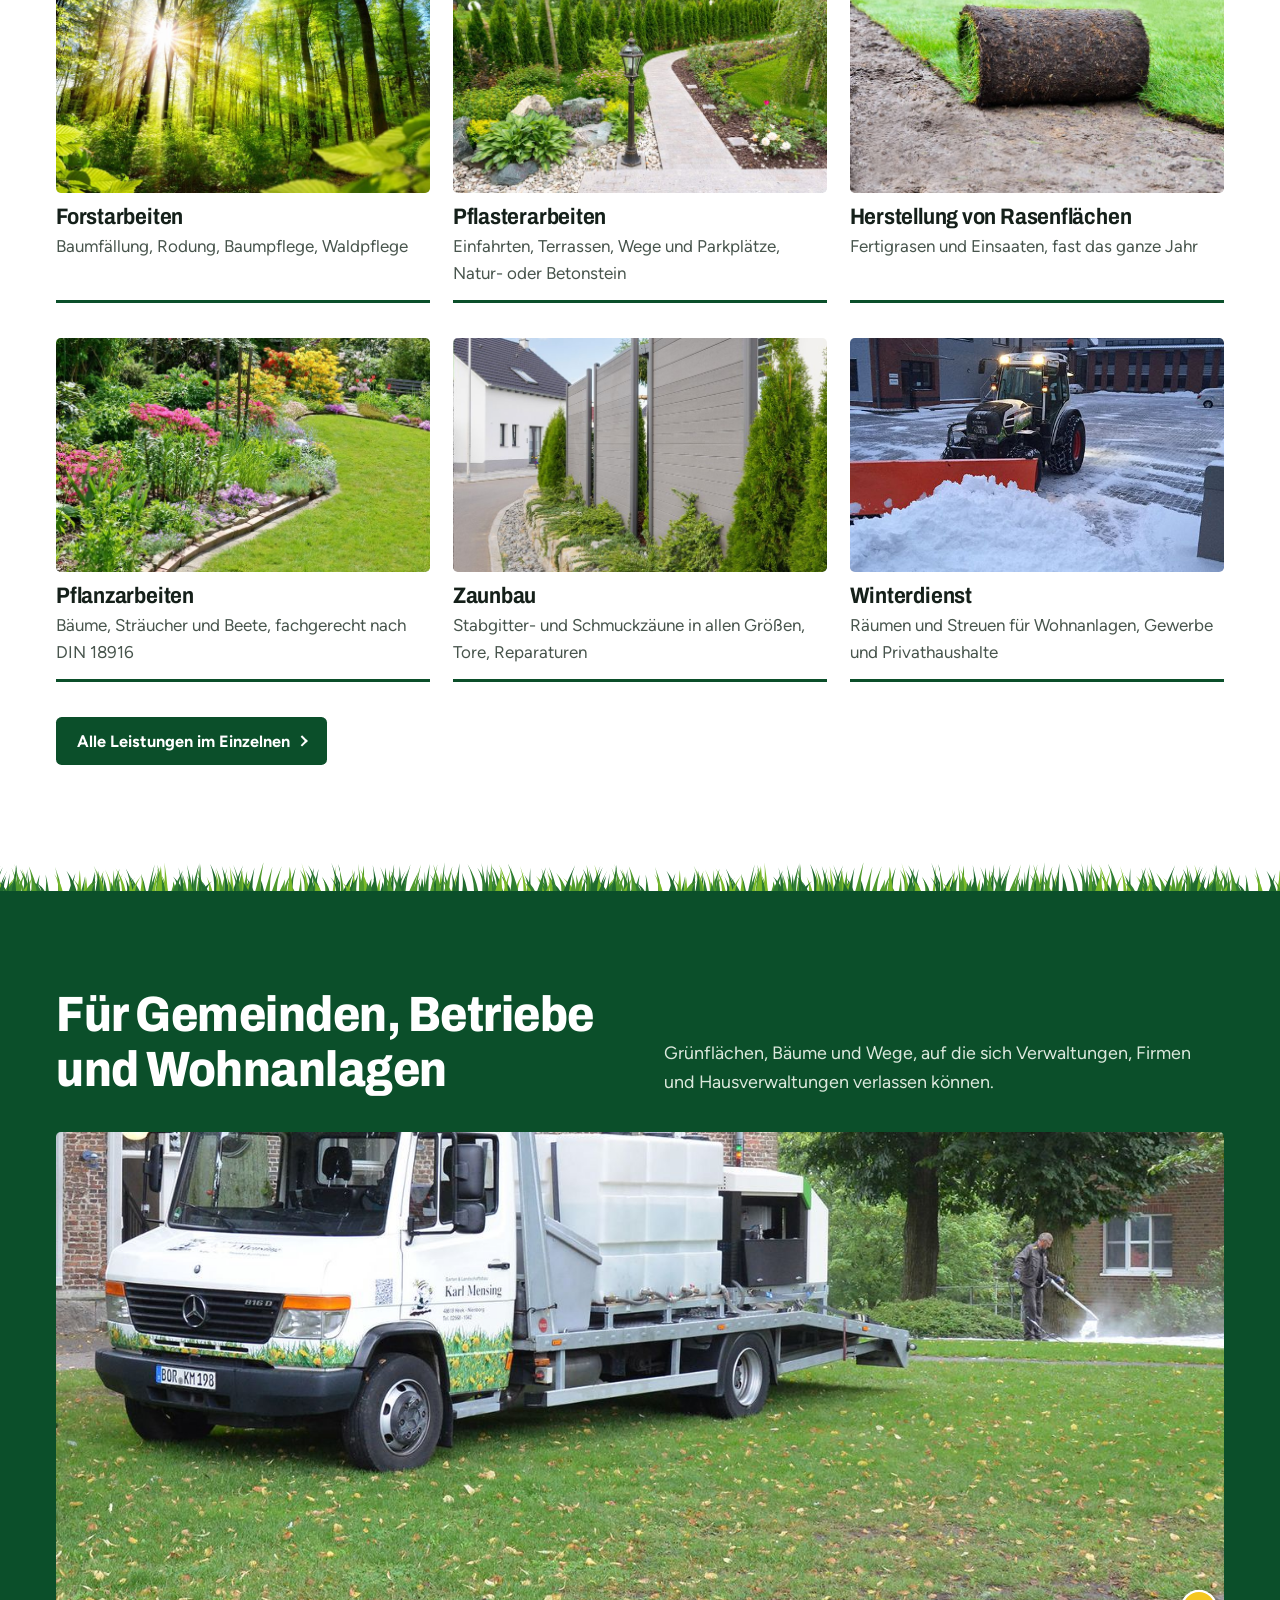
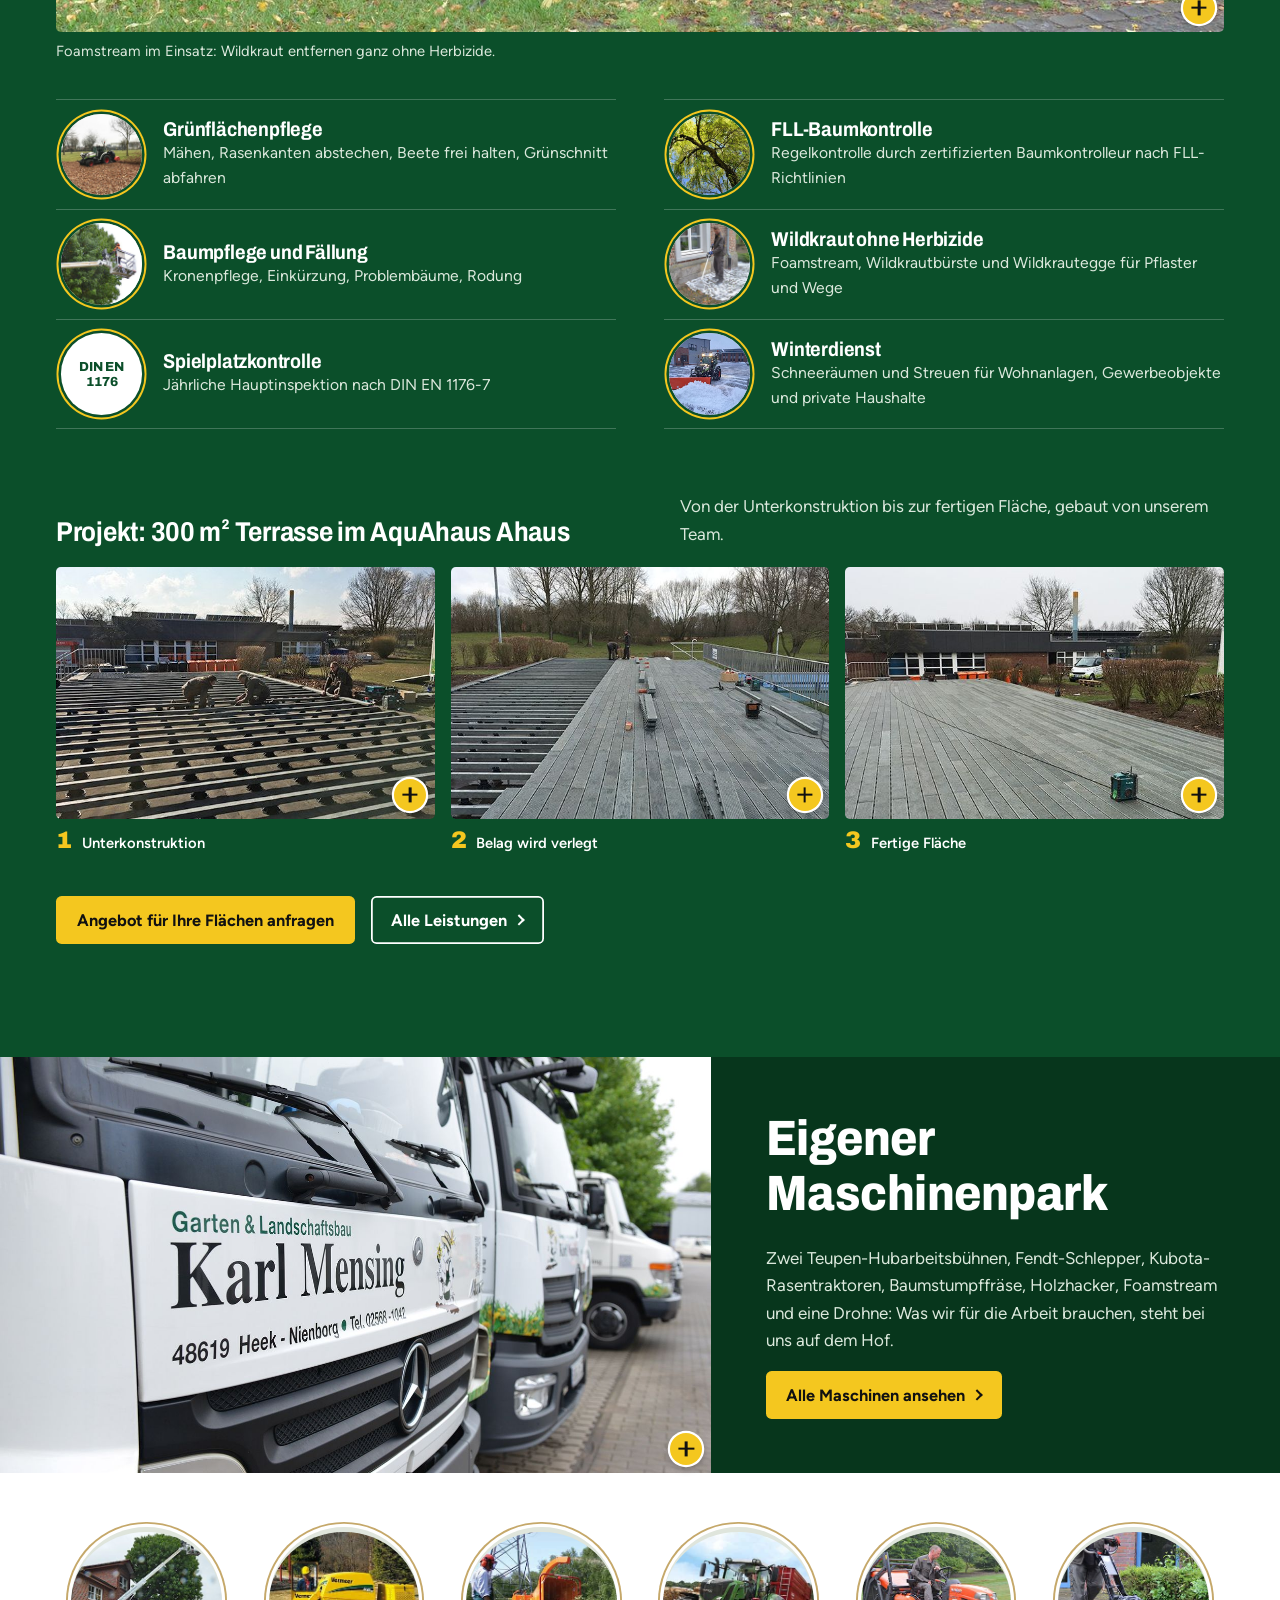
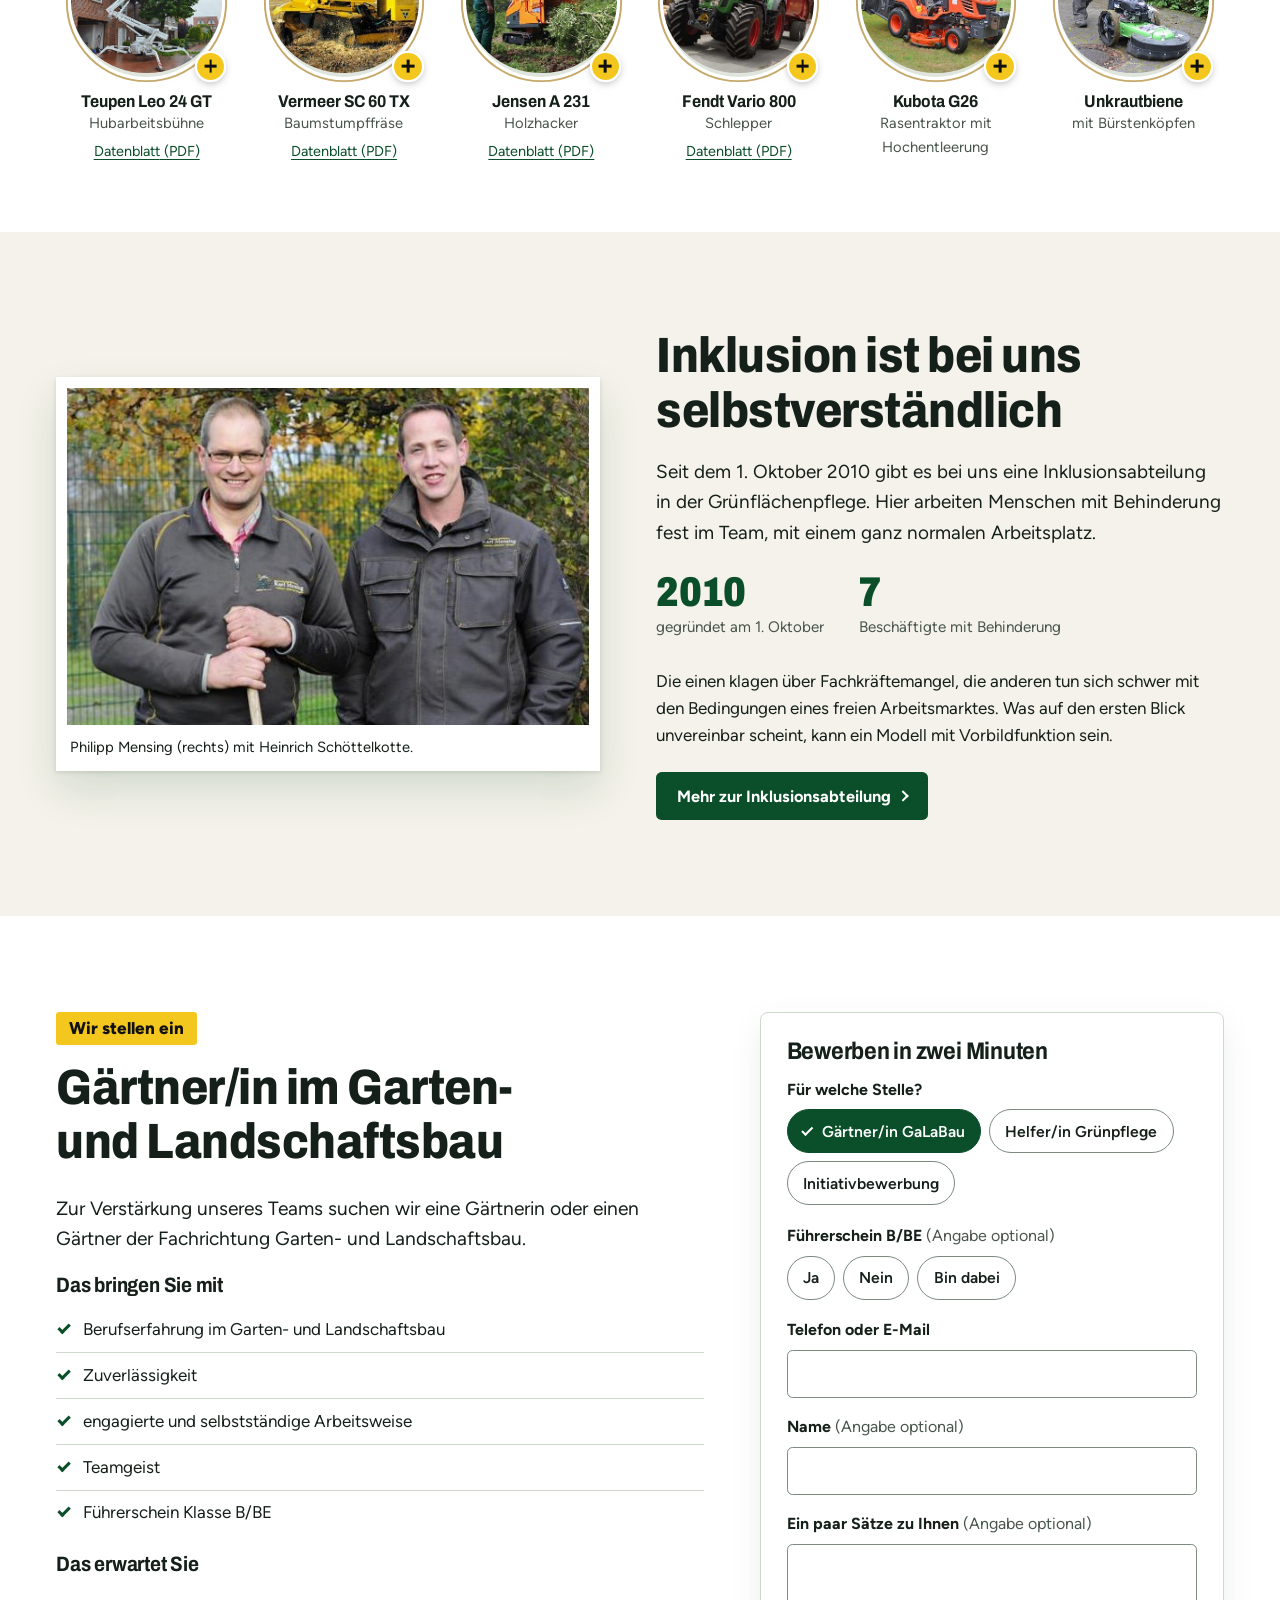
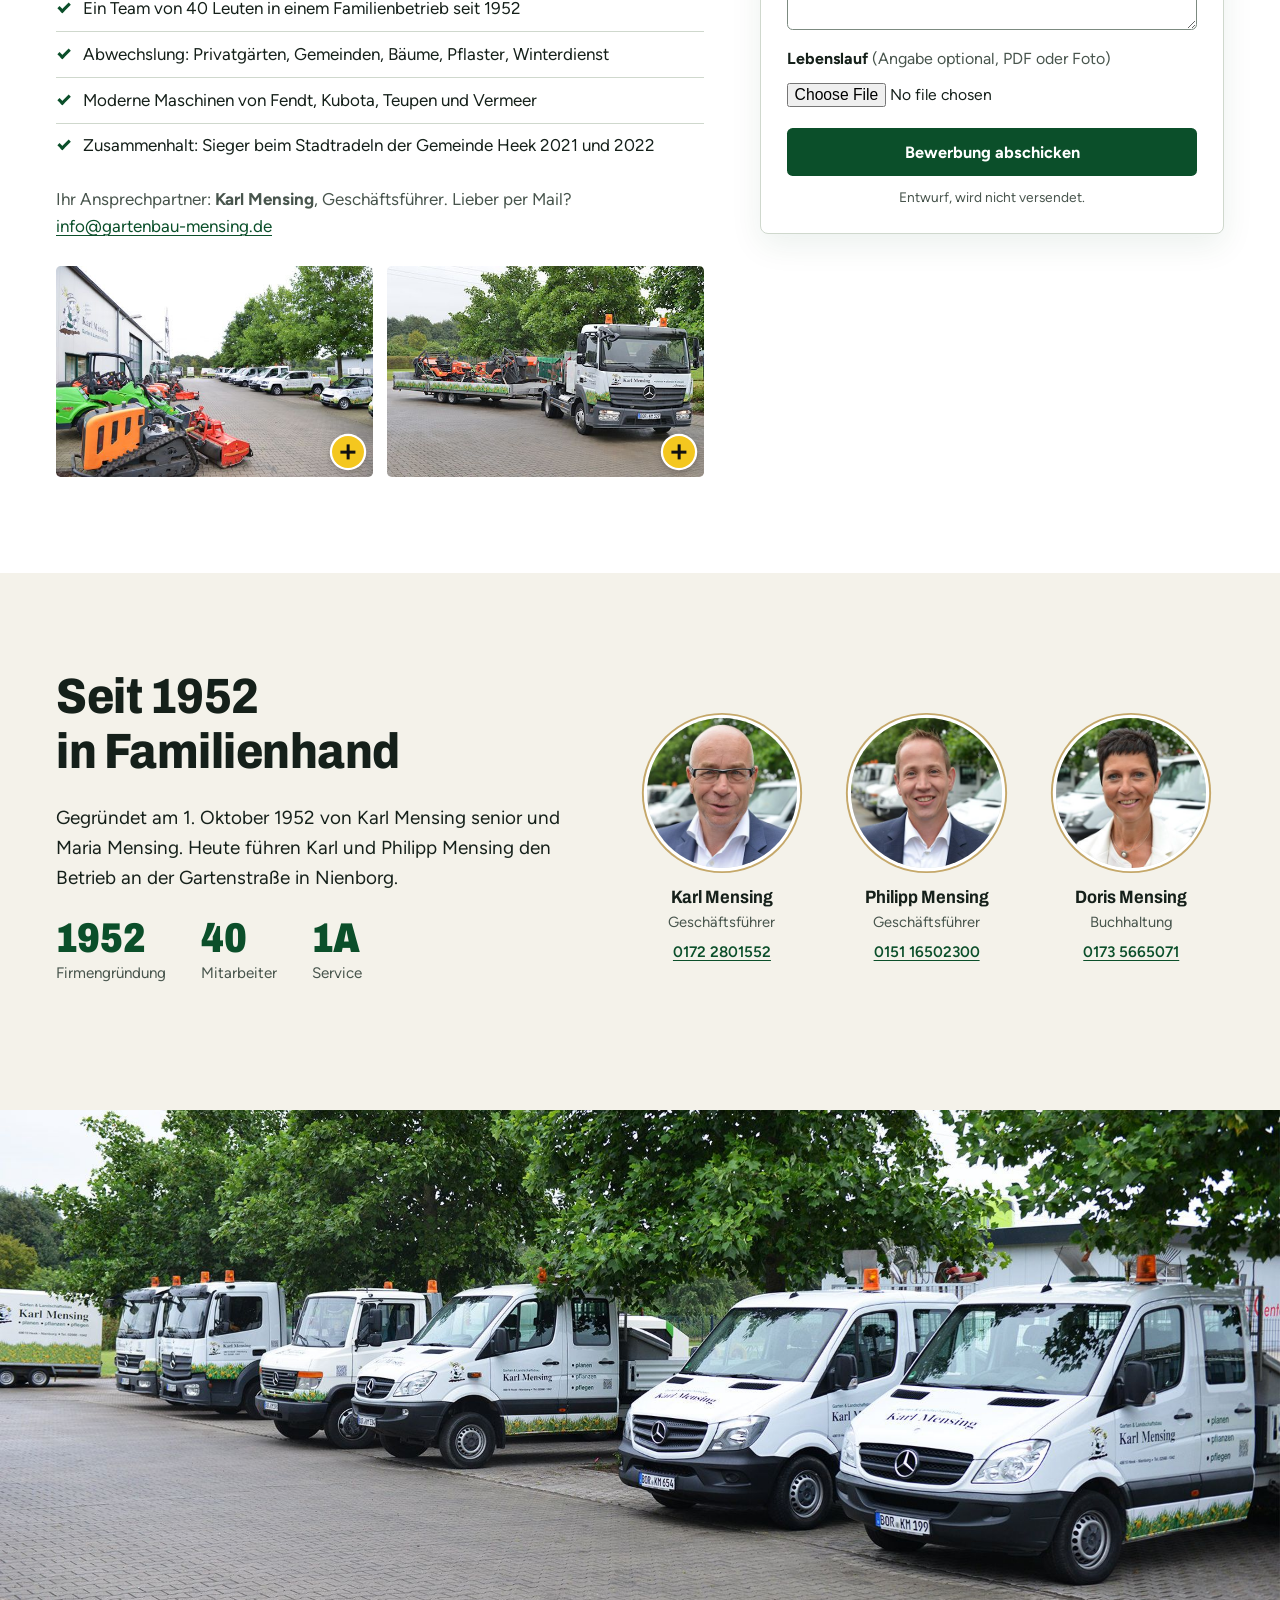
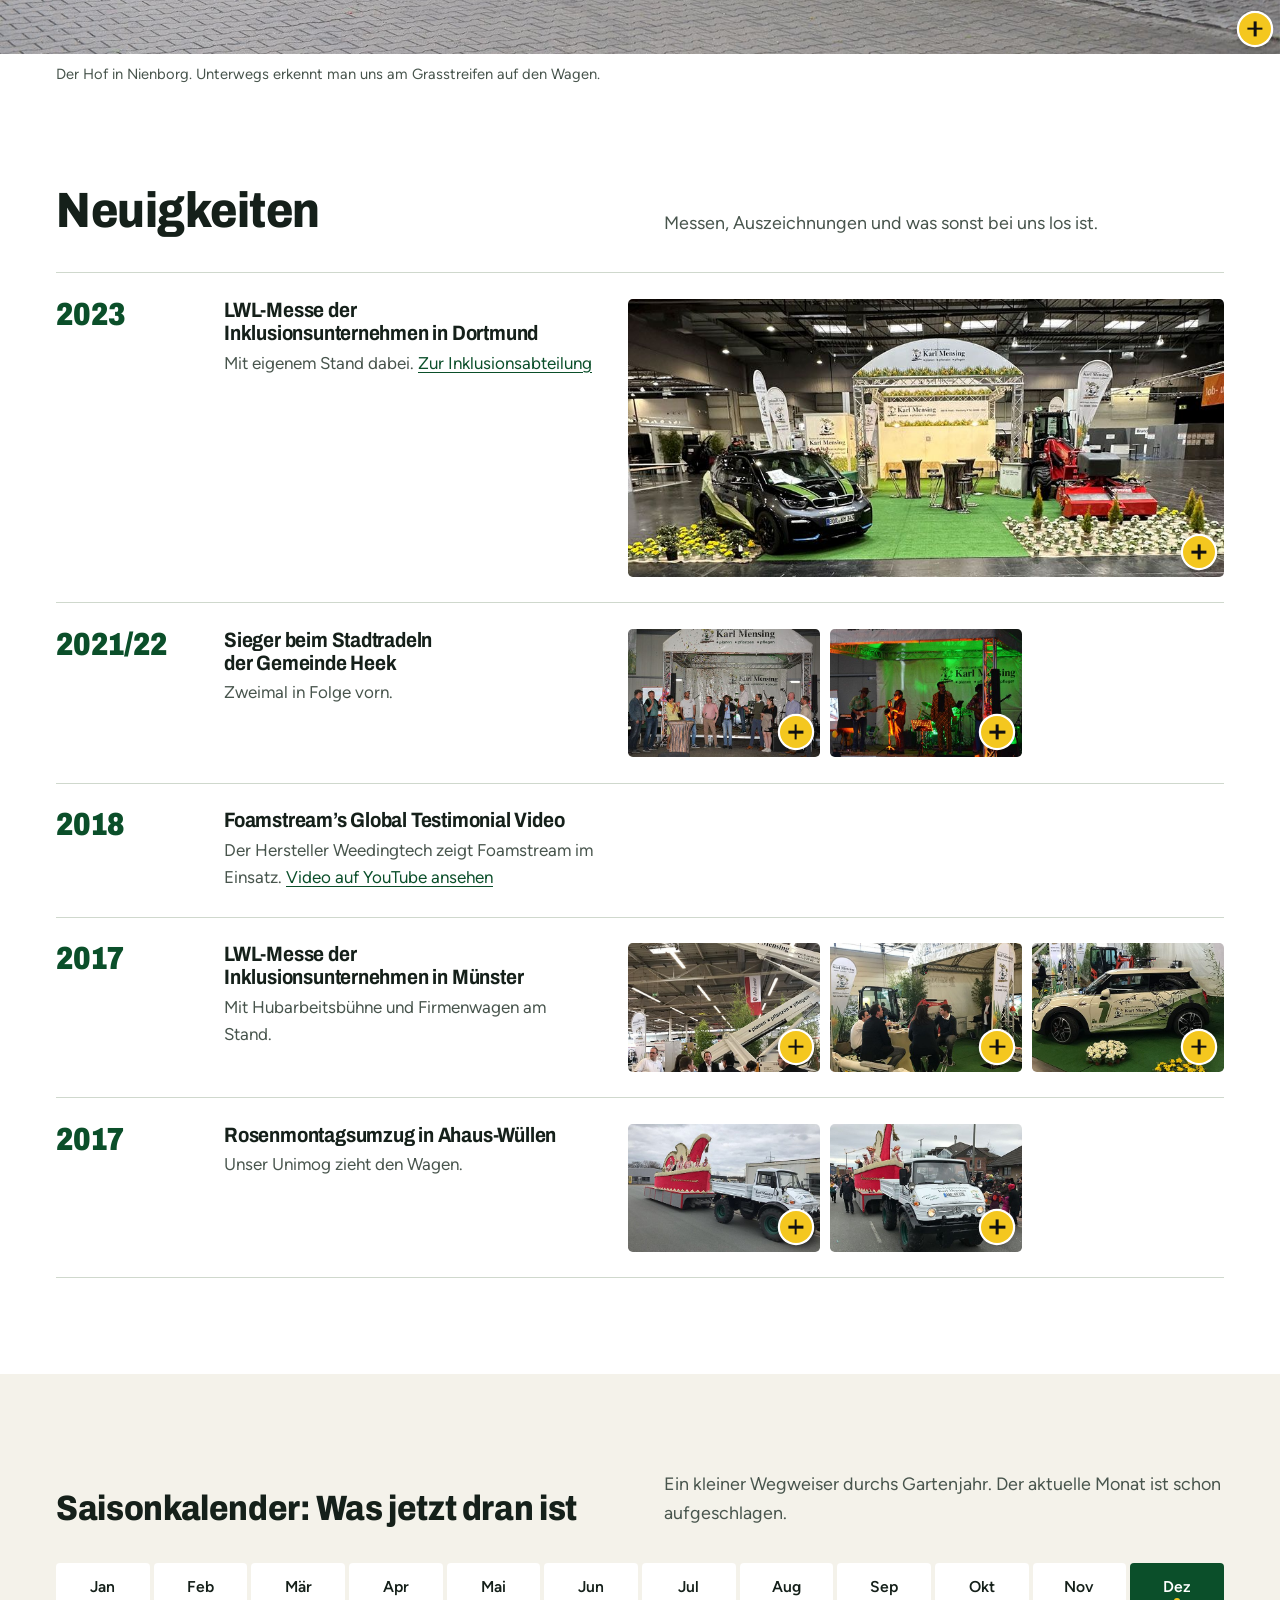
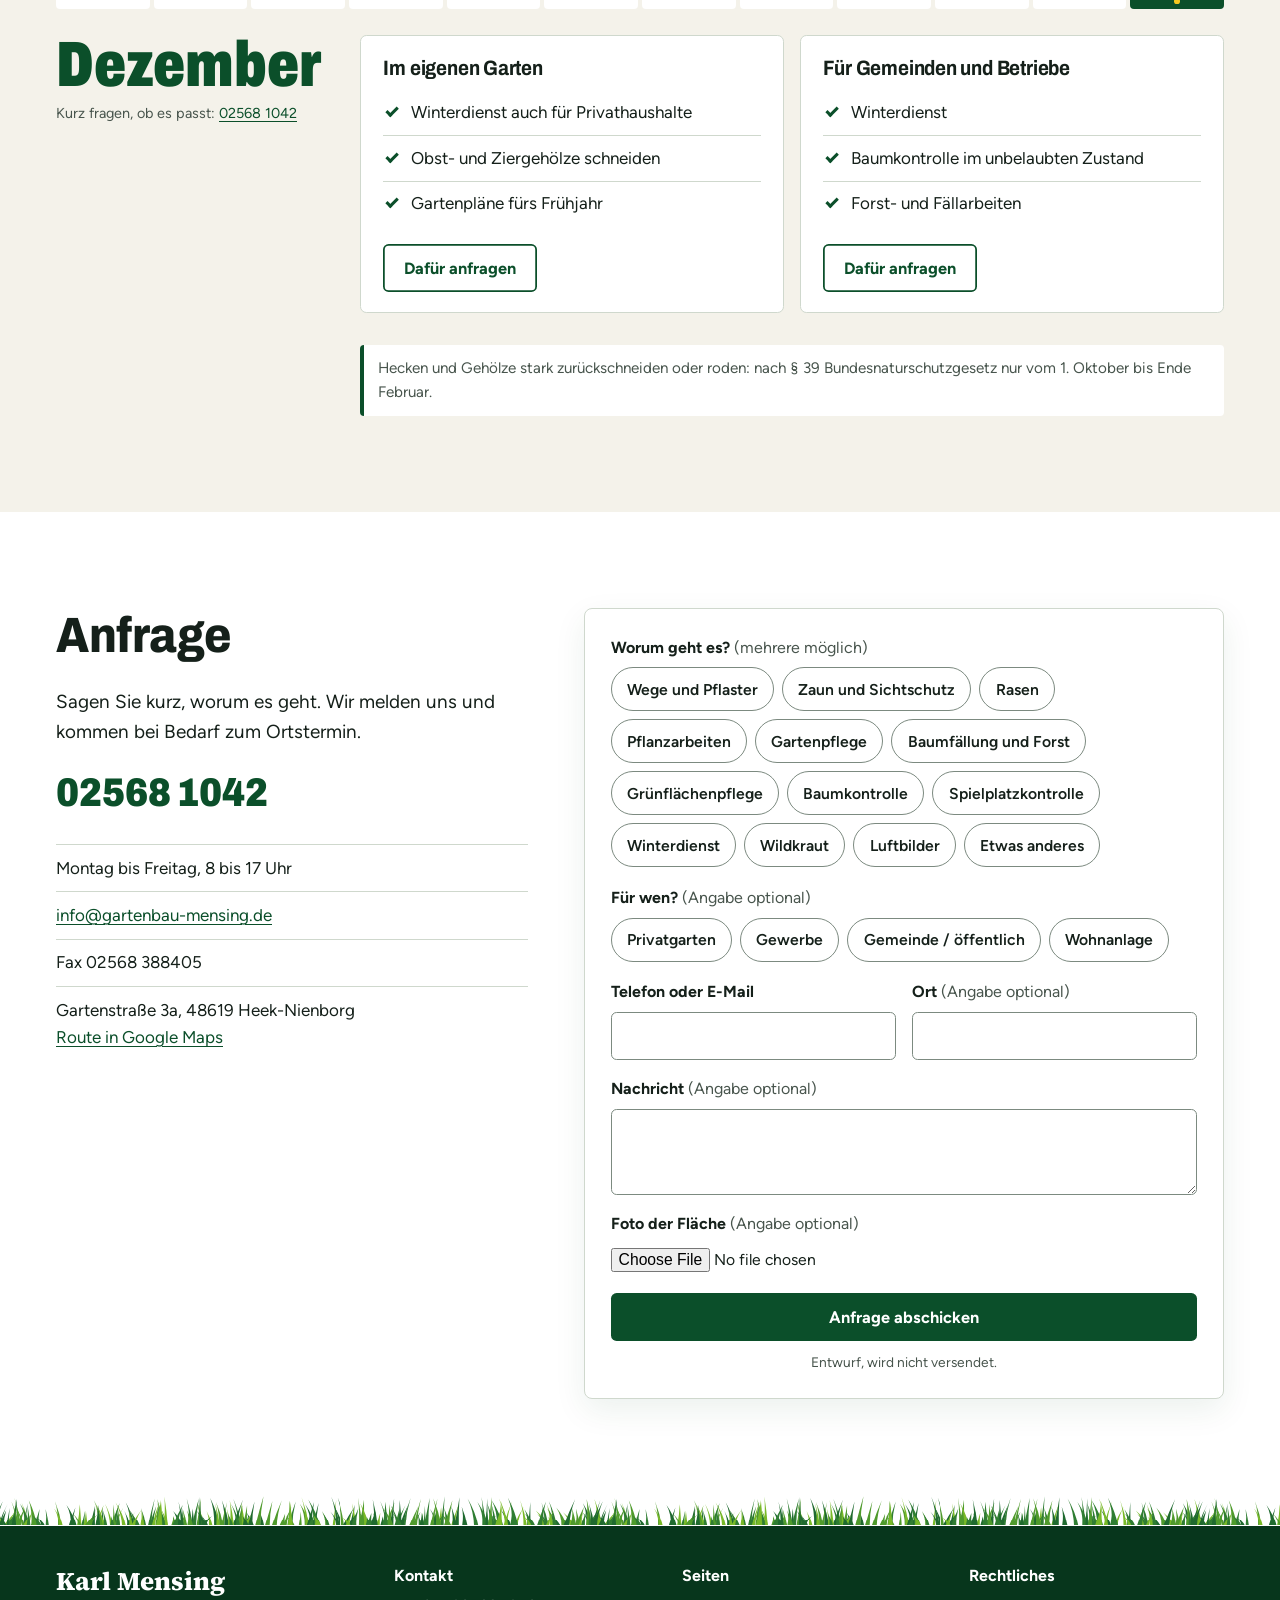
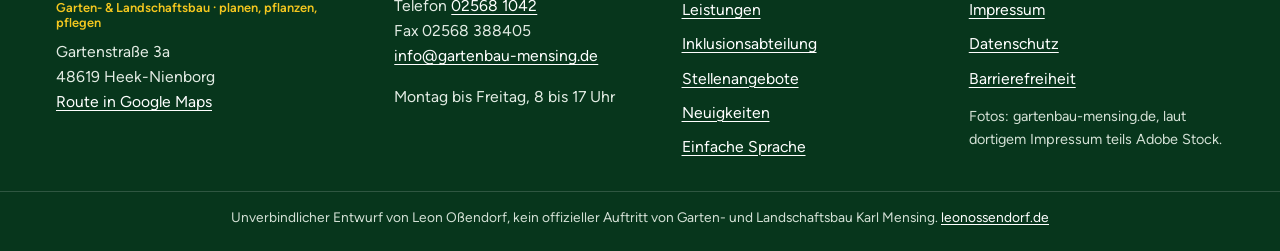
==== commit 89e632ab: "Themenbilder klickbar: Infofeld mit großem Bild, Text, Maschinen und Beispielen zum Blättern Co-Auth" ====
--- a/index.html
+++ b/index.html
@@ -76,7 +76,7 @@
   <div class="gras gras-weiss" aria-hidden="true"></div>
   <div class="rahmen abschnitt">
     <div class="kopfzeile"><h2 id="gem-titel">Für Gemeinden, Betriebe und Wohnanlagen</h2><p>Grünflächen, Bäume und Wege, auf die sich Verwaltungen, Firmen und Hausverwaltungen verlassen können.</p></div>
-    <figure class="gem-buehne zeig"><div class="bild"><img src="img/slider-slide-4.jpg" width="1600" height="686" alt="Lastwagen von Karl Mensing mit Foamstream-Anlage auf einer Grünfläche vor einem Backsteingebäude, rechts behandelt ein Mitarbeiter eine Pflasterfläche mit Schaum" loading="lazy" decoding="async"></div><figcaption>Foamstream im Einsatz: Wildkraut entfernen ganz ohne Herbizide.</figcaption></figure>
+    <figure class="gem-buehne zeig"><div class="bild"><a class="mehr" href="img/slider-slide-4-gross.jpg" data-gruppe="gemeinden" data-titel="Foamstream: Wildkraut ohne Herbizide" data-alt="Lastwagen von Karl Mensing mit Foamstream-Anlage auf einer Grünfläche vor einem Backsteingebäude, rechts behandelt ein Mitarbeiter eine Pflasterfläche mit Schaum" data-b="1400" data-h="875" data-detail="d1"><img src="img/slider-slide-4.jpg" width="1400" height="600" alt="Lastwagen von Karl Mensing mit Foamstream-Anlage auf einer Grünfläche vor einem Backsteingebäude, rechts behandelt ein Mitarbeiter eine Pflasterfläche mit Schaum" loading="lazy" decoding="async"><span class="vh">Foamstream: Wildkraut ohne Herbizide: mehr Infos und Beispiele</span></a><span class="mehr-zeichen" aria-hidden="true"></span><template id="d1"><p>Weedingtech ist der Hersteller von Foamstream, dem preisgekrönten, herbizidfreien Unkrautbekämpfungssystem, das die wirksamste Alternative zu herkömmlichen chemischen Unkrautvernichtungsmitteln darstellt.</p><h3>Maschinen für: Unkrautbeseitigung auf Pflaster und wassergebundenen Wegeflächen</h3><ul class="spalten"><li>Stihl Motorsense mit Tiger Unkrautbürste</li><li>Fendt Vario 208 mit Voss Wildkrautbürste</li><li>Fendt Vario 208 mit Voss Wildkrautegge</li><li>Foamstream – biologische Unkrautbekämpfung auf Pflasterflächen</li><li>Unkrautbiene mit Bürstenzöpfen</li></ul><p><a href="https://youtu.be/BoHPhFhejAU?t=265">Foamstream im Video des Herstellers (YouTube)</a></p><p class="info-knopf"><a class="knopf knopf-gruen pfeil" href="index.html?thema=Wildkraut&amp;fuer=Gewerbe#anfrage">Dafür anfragen</a></p></template></div><figcaption>Foamstream im Einsatz: Wildkraut entfernen ganz ohne Herbizide.</figcaption></figure>
     <ul class="lv zwei-sp">
         <li><span class="rund"><img src="img/team-team-img-10.jpg" width="340" height="340" alt="" loading="lazy" decoding="async"></span><div><h3><a href="leistungen.html#gartenpflege">Grünflächenpflege</a></h3><p>Mähen, Rasenkanten abstechen, Beete frei halten, Grünschnitt abfahren</p></div></li>
         <li><span class="rund"><img src="img/services-img-6.jpg" width="321" height="321" alt="" loading="lazy" decoding="async"></span><div><h3><a href="leistungen.html#fll">FLL-Baumkontrolle</a></h3><p>Regelkontrolle durch zertifizierten Baumkontrolleur nach FLL-Richtlinien</p></div></li>
@@ -88,9 +88,9 @@
     <div class="projekt">
       <div class="projekt-kopf"><h3>Projekt: 300 m² Terrasse im AquAhaus Ahaus</h3><p>Von der Unterkonstruktion bis zur fertigen Fläche, gebaut von unserem Team.</p></div>
       <ol class="drei">
-        <li><figure class="zeig"><div class="bild"><img src="img/about-neuigkeiten02.jpg" width="580" height="375" alt="Mitarbeiter montieren die Unterkonstruktion der Terrasse" loading="lazy" decoding="async"></div><figcaption>Unterkonstruktion</figcaption></figure></li>
-        <li><figure class="zeig"><div class="bild"><img src="img/about-neuigkeiten03.jpg" width="580" height="375" alt="Die Terrasse ist zur Hälfte mit Dielen belegt" loading="lazy" decoding="async"></div><figcaption>Belag wird verlegt</figcaption></figure></li>
-        <li><figure class="zeig"><div class="bild"><img src="img/about-neuigkeiten04.jpg" width="580" height="375" alt="Die fertige, große Terrassenfläche vor dem Gebäude" loading="lazy" decoding="async"></div><figcaption>Fertige Fläche</figcaption></figure></li>
+        <li><figure class="zeig"><div class="bild"><a class="mehr" href="img/about-neuigkeiten02.jpg" data-gruppe="aquahaus" data-titel="Terrasse im AquAhaus Ahaus: Unterkonstruktion" data-alt="Mitarbeiter montieren die Unterkonstruktion der Terrasse" data-b="580" data-h="375" data-detail="d2"><img src="img/about-neuigkeiten02.jpg" width="580" height="375" alt="Mitarbeiter montieren die Unterkonstruktion der Terrasse" loading="lazy" decoding="async"><span class="vh">Terrasse im AquAhaus Ahaus: Unterkonstruktion: mehr Infos und Beispiele</span></a><span class="mehr-zeichen" aria-hidden="true"></span><template id="d2"><p>Bau einer 300 m² großen Terrasse im AquAhaus Ahaus, von der Unterkonstruktion bis zur fertigen Fläche.</p><p class="info-knopf"><a class="knopf knopf-gruen pfeil" href="index.html?thema=Wege%20und%20Pflaster&amp;fuer=Gewerbe#anfrage">Ähnliches Projekt anfragen</a></p></template></div><figcaption>Unterkonstruktion</figcaption></figure></li>
+        <li><figure class="zeig"><div class="bild"><a class="mehr" href="img/about-neuigkeiten03.jpg" data-gruppe="aquahaus" data-titel="Terrasse im AquAhaus Ahaus: Belag wird verlegt" data-alt="Die Terrasse ist zur Hälfte mit Dielen belegt" data-b="580" data-h="375" data-detail="d3"><img src="img/about-neuigkeiten03.jpg" width="580" height="375" alt="Die Terrasse ist zur Hälfte mit Dielen belegt" loading="lazy" decoding="async"><span class="vh">Terrasse im AquAhaus Ahaus: Belag wird verlegt: mehr Infos und Beispiele</span></a><span class="mehr-zeichen" aria-hidden="true"></span><template id="d3"><p>Bau einer 300 m² großen Terrasse im AquAhaus Ahaus, von der Unterkonstruktion bis zur fertigen Fläche.</p><p class="info-knopf"><a class="knopf knopf-gruen pfeil" href="index.html?thema=Wege%20und%20Pflaster&amp;fuer=Gewerbe#anfrage">Ähnliches Projekt anfragen</a></p></template></div><figcaption>Belag wird verlegt</figcaption></figure></li>
+        <li><figure class="zeig"><div class="bild"><a class="mehr" href="img/about-neuigkeiten04.jpg" data-gruppe="aquahaus" data-titel="Terrasse im AquAhaus Ahaus: Fertige Fläche" data-alt="Die fertige, große Terrassenfläche vor dem Gebäude" data-b="580" data-h="375" data-detail="d4"><img src="img/about-neuigkeiten04.jpg" width="580" height="375" alt="Die fertige, große Terrassenfläche vor dem Gebäude" loading="lazy" decoding="async"><span class="vh">Terrasse im AquAhaus Ahaus: Fertige Fläche: mehr Infos und Beispiele</span></a><span class="mehr-zeichen" aria-hidden="true"></span><template id="d4"><p>Bau einer 300 m² großen Terrasse im AquAhaus Ahaus, von der Unterkonstruktion bis zur fertigen Fläche.</p><p class="info-knopf"><a class="knopf knopf-gruen pfeil" href="index.html?thema=Wege%20und%20Pflaster&amp;fuer=Gewerbe#anfrage">Ähnliches Projekt anfragen</a></p></template></div><figcaption>Fertige Fläche</figcaption></figure></li>
       </ol>
     </div>
     <p class="gem-ende"><button class="knopf knopf-gelb" type="button" data-anfrage="gewerbe">Angebot für Ihre Flächen anfragen</button> <a class="knopf knopf-hell pfeil" href="leistungen.html">Alle Leistungen</a></p>
@@ -98,23 +98,23 @@
 </section>
 <section aria-labelledby="park-titel">
   <div class="park">
-    <div class="park-bild"><img src="img/slider-slide-13.jpg" width="1400" height="875" alt="Lastwagen in einer Reihe, auf der Motorhaube steht groß: Garten und Landschaftsbau Karl Mensing, Heek-Nienborg" loading="lazy" decoding="async"></div>
+    <div class="park-bild"><a class="mehr" href="img/slider-slide-13-gross.jpg" data-gruppe="maschinen" data-titel="Eigener Maschinenpark" data-alt="Lastwagen in einer Reihe, auf der Motorhaube steht groß: Garten und Landschaftsbau Karl Mensing, Heek-Nienborg" data-b="1400" data-h="875" data-detail="d5"><img src="img/slider-slide-13.jpg" width="1400" height="875" alt="Lastwagen in einer Reihe, auf der Motorhaube steht groß: Garten und Landschaftsbau Karl Mensing, Heek-Nienborg" loading="lazy" decoding="async"><span class="vh">Eigener Maschinenpark: mehr Infos und Beispiele</span></a><span class="mehr-zeichen" aria-hidden="true"></span><template id="d5"><p>Zwei Teupen-Hubarbeitsbühnen, Fendt-Schlepper, Kubota-Rasentraktoren, Baumstumpffräse, Holzhacker, Foamstream und eine Drohne: Was wir für die Arbeit brauchen, steht bei uns auf dem Hof.</p><p>Blättern Sie mit „Weiter“ durch die Maschinen.</p><p class="info-knopf"><a class="knopf knopf-gruen pfeil" href="leistungen.html#forst">Alle Maschinen bei den Leistungen</a></p></template></div>
     <div class="park-text"><h2 id="park-titel">Eigener Maschinenpark</h2><p>Zwei Teupen-Hubarbeitsbühnen, Fendt-Schlepper, Kubota-Rasentraktoren, Baumstumpffräse, Holzhacker, Foamstream und eine Drohne: Was wir für die Arbeit brauchen, steht bei uns auf dem Hof.</p><p style="margin:0"><a class="knopf knopf-gelb pfeil" href="leistungen.html#forst">Alle Maschinen ansehen</a></p></div>
   </div>
   <div class="rahmen abschnitt" style="padding-block:3rem 4rem">
     <ul class="geraete">
-      <li class="zeig"><span class="rund"><img src="img/forstwirtschaft-forst-3.jpg" width="321" height="321" alt="" loading="lazy" decoding="async"></span><b>Teupen Leo 24 GT</b><span>Hubarbeitsbühne</span><a href="https://www.gartenbau-mensing.de/images/forstwirtschaft/datenblattleo24gtde.pdf">Datenblatt<span class="vh"> Teupen Leo 24 GT</span> (PDF)</a></li>
-      <li class="zeig"><span class="rund"><img src="img/forstwirtschaft-forst-6.jpg" width="321" height="321" alt="" loading="lazy" decoding="async"></span><b>Vermeer SC 60 TX</b><span>Baumstumpffräse</span><a href="https://www.gartenbau-mensing.de/images/forstwirtschaft/sc60tx.pdf">Datenblatt<span class="vh"> Vermeer SC 60 TX</span> (PDF)</a></li>
-      <li class="zeig"><span class="rund"><img src="img/forstwirtschaft-forst-5.jpg" width="321" height="321" alt="" loading="lazy" decoding="async"></span><b>Jensen A 231</b><span>Holzhacker</span><a href="https://www.gartenbau-mensing.de/images/forstwirtschaft/a-231.pdf">Datenblatt<span class="vh"> Jensen A 231</span> (PDF)</a></li>
-      <li class="zeig"><span class="rund"><img src="img/forstwirtschaft-forst-7.jpg" width="321" height="321" alt="" loading="lazy" decoding="async"></span><b>Fendt Vario 800</b><span>Schlepper</span><a href="https://www.gartenbau-mensing.de/images/forstwirtschaft/800vario_08_2015.pdf">Datenblatt<span class="vh"> Fendt Vario 800</span> (PDF)</a></li>
-      <li class="zeig"><span class="rund"><img src="img/gartenpflege-forst-4.jpg" width="321" height="321" alt="" loading="lazy" decoding="async"></span><b>Kubota G26</b><span>Rasentraktor mit Hochentleerung</span></li>
-      <li class="zeig"><span class="rund"><img src="img/gartenpflege-forst-1.jpg" width="321" height="321" alt="" loading="lazy" decoding="async"></span><b>Unkrautbiene</b><span>mit Bürstenköpfen</span></li>
+      <li class="zeig"><span class="rund"><a class="mehr" href="img/forstwirtschaft-forst-3.jpg" data-gruppe="maschinen" data-titel="Teupen Leo 24 GT" data-alt="Teupen Leo 24 GT" data-b="321" data-h="321" data-detail="d6"><img src="img/forstwirtschaft-forst-3.jpg" width="321" height="321" alt="" loading="lazy" decoding="async"><span class="vh">Teupen Leo 24 GT: mehr Infos und Beispiele</span></a><span class="mehr-zeichen" aria-hidden="true"></span><template id="d6"><p>Hubarbeitsbühne</p><h3>Im Einsatz für</h3><ul><li>Baumfällung, Forst- und Wurzelstockentfernung</li><li>Freischnitt von Gas-, Öl- und Strom- bzw. Übergangsleitungen</li></ul><p><a href="https://www.gartenbau-mensing.de/images/forstwirtschaft/datenblattleo24gtde.pdf">Datenblatt Teupen Leo 24 GT (PDF)</a></p></template></span><b>Teupen Leo 24 GT</b><span>Hubarbeitsbühne</span><a href="https://www.gartenbau-mensing.de/images/forstwirtschaft/datenblattleo24gtde.pdf">Datenblatt<span class="vh"> Teupen Leo 24 GT</span> (PDF)</a></li>
+      <li class="zeig"><span class="rund"><a class="mehr" href="img/forstwirtschaft-forst-6.jpg" data-gruppe="maschinen" data-titel="Vermeer SC 60 TX" data-alt="Vermeer SC 60 TX" data-b="321" data-h="321" data-detail="d7"><img src="img/forstwirtschaft-forst-6.jpg" width="321" height="321" alt="" loading="lazy" decoding="async"><span class="vh">Vermeer SC 60 TX: mehr Infos und Beispiele</span></a><span class="mehr-zeichen" aria-hidden="true"></span><template id="d7"><p>Baumstumpffräse</p><h3>Im Einsatz für</h3><ul><li>Baumfällung, Forst- und Wurzelstockentfernung</li><li>Freischnitt von Gas-, Öl- und Strom- bzw. Übergangsleitungen</li></ul><p><a href="https://www.gartenbau-mensing.de/images/forstwirtschaft/sc60tx.pdf">Datenblatt Vermeer SC 60 TX (PDF)</a></p></template></span><b>Vermeer SC 60 TX</b><span>Baumstumpffräse</span><a href="https://www.gartenbau-mensing.de/images/forstwirtschaft/sc60tx.pdf">Datenblatt<span class="vh"> Vermeer SC 60 TX</span> (PDF)</a></li>
+      <li class="zeig"><span class="rund"><a class="mehr" href="img/forstwirtschaft-forst-5.jpg" data-gruppe="maschinen" data-titel="Jensen A 231" data-alt="Jensen A 231" data-b="321" data-h="321" data-detail="d8"><img src="img/forstwirtschaft-forst-5.jpg" width="321" height="321" alt="" loading="lazy" decoding="async"><span class="vh">Jensen A 231: mehr Infos und Beispiele</span></a><span class="mehr-zeichen" aria-hidden="true"></span><template id="d8"><p>Holzhacker</p><h3>Im Einsatz für</h3><ul><li>Freischnitt von Gas-, Öl- und Strom- bzw. Übergangsleitungen</li></ul><p><a href="https://www.gartenbau-mensing.de/images/forstwirtschaft/a-231.pdf">Datenblatt Jensen A 231 (PDF)</a></p></template></span><b>Jensen A 231</b><span>Holzhacker</span><a href="https://www.gartenbau-mensing.de/images/forstwirtschaft/a-231.pdf">Datenblatt<span class="vh"> Jensen A 231</span> (PDF)</a></li>
+      <li class="zeig"><span class="rund"><a class="mehr" href="img/forstwirtschaft-forst-7.jpg" data-gruppe="maschinen" data-titel="Fendt Vario 800" data-alt="Fendt Vario 800" data-b="321" data-h="321" data-detail="d9"><img src="img/forstwirtschaft-forst-7.jpg" width="321" height="321" alt="" loading="lazy" decoding="async"><span class="vh">Fendt Vario 800: mehr Infos und Beispiele</span></a><span class="mehr-zeichen" aria-hidden="true"></span><template id="d9"><p>Schlepper</p><h3>So setzen wir sie ein</h3><ul><li>Fendt Vario 800 mit Dücker UMK 21 im Heckanbau</li></ul><h3>Im Einsatz für</h3><ul><li>Freischnitt von Gas-, Öl- und Strom- bzw. Übergangsleitungen</li></ul><p><a href="https://www.gartenbau-mensing.de/images/forstwirtschaft/800vario_08_2015.pdf">Datenblatt Fendt Vario 800 (PDF)</a></p></template></span><b>Fendt Vario 800</b><span>Schlepper</span><a href="https://www.gartenbau-mensing.de/images/forstwirtschaft/800vario_08_2015.pdf">Datenblatt<span class="vh"> Fendt Vario 800</span> (PDF)</a></li>
+      <li class="zeig"><span class="rund"><a class="mehr" href="img/gartenpflege-forst-4.jpg" data-gruppe="maschinen" data-titel="Kubota G26" data-alt="Kubota G26" data-b="321" data-h="321" data-detail="d10"><img src="img/gartenpflege-forst-4.jpg" width="321" height="321" alt="" loading="lazy" decoding="async"><span class="vh">Kubota G26: mehr Infos und Beispiele</span></a><span class="mehr-zeichen" aria-hidden="true"></span><template id="d10"><p>Hochentleerung</p><h3>Im Einsatz für</h3><ul><li>Grünflächenpflege</li></ul></template></span><b>Kubota G26</b><span>Rasentraktor mit Hochentleerung</span></li>
+      <li class="zeig"><span class="rund"><a class="mehr" href="img/gartenpflege-forst-1.jpg" data-gruppe="maschinen" data-titel="Unkrautbiene" data-alt="Unkrautbiene" data-b="321" data-h="321" data-detail="d11"><img src="img/gartenpflege-forst-1.jpg" width="321" height="321" alt="" loading="lazy" decoding="async"><span class="vh">Unkrautbiene: mehr Infos und Beispiele</span></a><span class="mehr-zeichen" aria-hidden="true"></span><template id="d11"><p>mit Bürstenköpfen</p><h3>So setzen wir sie ein</h3><ul><li>Unkrautbiene mit Bürstenzöpfen</li></ul><h3>Im Einsatz für</h3><ul><li>Unkrautbeseitigung auf Pflaster und wassergebundenen Wegeflächen</li></ul></template></span><b>Unkrautbiene</b><span>mit Bürstenköpfen</span></li>
     </ul>
   </div>
 </section>
 <section class="abschnitt papier" id="inklusion" aria-labelledby="inkl-titel">
   <div class="rahmen inkl">
-    <figure class="rahmenbild zeig"><img src="img/team-integration01.jpg" width="580" height="375" alt="Zwei Männer in grauer Arbeitskleidung stehen lächelnd nebeneinander im Grünen, einer hält einen Besenstiel" loading="lazy" decoding="async"><figcaption>Philipp Mensing (rechts) mit Heinrich Schöttelkotte.</figcaption></figure>
+    <figure class="rahmenbild zeig"><a class="bildlink" href="inklusion.html"><img src="img/team-integration01.jpg" width="580" height="375" alt="Zwei Männer in grauer Arbeitskleidung stehen lächelnd nebeneinander im Grünen, einer hält einen Besenstiel" loading="lazy" decoding="async"><span class="vh">Mehr zur Inklusionsabteilung</span></a><figcaption>Philipp Mensing (rechts) mit Heinrich Schöttelkotte.</figcaption></figure>
     <div>
       <h2 id="inkl-titel">Inklusion ist bei uns selbstverständlich</h2>
       <p class="lead">Seit dem 1. Oktober 2010 gibt es bei uns eine Inklusionsabteilung in der Grünflächenpflege. Hier arbeiten Menschen mit Behinderung fest im Team, mit einem ganz normalen Arbeitsplatz.</p>
@@ -136,8 +136,8 @@
       <ul class="haken"><li>Ein Team von 40 Leuten in einem Familienbetrieb seit 1952</li><li>Abwechslung: Privatgärten, Gemeinden, Bäume, Pflaster, Winterdienst</li><li>Moderne Maschinen von Fendt, Kubota, Teupen und Vermeer</li><li>Zusammenhalt: Sieger beim Stadtradeln der Gemeinde Heek 2021 und 2022</li></ul>
       <p class="kar-wer">Ihr Ansprechpartner: <b>Karl Mensing</b>, Geschäftsführer. Lieber per Mail? <a href="mailto:info@gartenbau-mensing.de">info@gartenbau-mensing.de</a></p>
       <div class="paar">
-        <figure class="zeig"><div class="bild"><img src="img/about-about-img4.jpg" width="580" height="375" alt="Kompaktlader, Mulcher und weitere Maschinen stehen vor der Halle bereit" loading="lazy" decoding="async"></div></figure>
-        <figure class="zeig"><div class="bild"><img src="img/about-about-img4-3.jpg" width="580" height="375" alt="Lastwagen mit Anhänger, darauf zwei Rasentraktoren, abfahrbereit auf dem Hof" loading="lazy" decoding="async"></div></figure>
+        <figure class="zeig"><div class="bild"><a class="mehr" href="img/about-about-img4.jpg" data-gruppe="hof" data-titel="Maschinen und Fahrzeuge stehen bereit" data-alt="Kompaktlader, Mulcher und weitere Maschinen stehen vor der Halle bereit" data-b="580" data-h="375" data-detail="d12"><img src="img/about-about-img4.jpg" width="580" height="375" alt="Kompaktlader, Mulcher und weitere Maschinen stehen vor der Halle bereit" loading="lazy" decoding="async"><span class="vh">Maschinen und Fahrzeuge stehen bereit: mehr Infos und Beispiele</span></a><span class="mehr-zeichen" aria-hidden="true"></span><template id="d12"></template></div></figure>
+        <figure class="zeig"><div class="bild"><a class="mehr" href="img/about-about-img4-3.jpg" data-gruppe="hof" data-titel="Abfahrbereit auf dem Hof" data-alt="Lastwagen mit Anhänger, darauf zwei Rasentraktoren, abfahrbereit auf dem Hof" data-b="580" data-h="375" data-detail="d13"><img src="img/about-about-img4-3.jpg" width="580" height="375" alt="Lastwagen mit Anhänger, darauf zwei Rasentraktoren, abfahrbereit auf dem Hof" loading="lazy" decoding="async"><span class="vh">Abfahrbereit auf dem Hof: mehr Infos und Beispiele</span></a><span class="mehr-zeichen" aria-hidden="true"></span><template id="d13"></template></div></figure>
       </div>
     </div>
     <form class="formular" id="bewerbung" novalidate aria-labelledby="bew-titel">
@@ -168,16 +168,16 @@
     </ul>
   </div>
 </section>
-<figure class="breit"><img src="img/slider-slide-8.jpg" width="1920" height="960" alt="Sechs weiße Transporter und Pritschenwagen mit Mensing-Beschriftung und aufgedrucktem Grasstreifen stehen in einer Reihe unter Bäumen" loading="lazy" decoding="async"><figcaption>Der Hof in Nienborg. Unterwegs erkennt man uns am Grasstreifen auf den Wagen.</figcaption></figure>
+<figure class="breit"><div class="bild"><a class="mehr" href="img/slider-slide-8-gross.jpg" data-gruppe="hof" data-titel="Der Hof in Nienborg" data-alt="Sechs weiße Transporter und Pritschenwagen mit Mensing-Beschriftung und aufgedrucktem Grasstreifen stehen in einer Reihe unter Bäumen" data-b="1400" data-h="875" data-detail="d14"><img src="img/slider-slide-8.jpg" width="1920" height="960" alt="Sechs weiße Transporter und Pritschenwagen mit Mensing-Beschriftung und aufgedrucktem Grasstreifen stehen in einer Reihe unter Bäumen" loading="lazy" decoding="async"><span class="vh">Der Hof in Nienborg: mehr Infos und Beispiele</span></a><span class="mehr-zeichen" aria-hidden="true"></span><template id="d14"><p>Unterwegs erkennt man uns am Grasstreifen auf den Wagen.</p></template></div><figcaption>Der Hof in Nienborg. Unterwegs erkennt man uns am Grasstreifen auf den Wagen.</figcaption></figure>
 <section class="abschnitt" id="aktuelles" aria-labelledby="akt-titel">
   <div class="rahmen">
     <div class="kopfzeile"><h2 id="akt-titel">Neuigkeiten</h2><p>Messen, Auszeichnungen und was sonst bei uns los ist.</p></div>
     <ol class="chronik">
-      <li><p class="jahr">2023</p><div><h3>LWL-Messe der Inklusionsunternehmen in Dortmund</h3><p>Mit eigenem Stand dabei. <a href="inklusion.html">Zur Inklusionsabteilung</a></p></div><div class="fotos eins"><div class="bild"><img src="img/about-neuigkeiten05.jpg" width="580" height="270" alt="Messestand von Karl Mensing mit Kunstrasen, beschriftetem Kleinwagen und rotem Geräteträger" loading="lazy" decoding="async"></div></div></li>
-      <li><p class="jahr">2021/22</p><div><h3>Sieger beim Stadtradeln der Gemeinde Heek</h3><p>Zweimal in Folge vorn.</p></div><div class="fotos"><div class="bild"><img src="img/about-neuigkeiten06.jpg" width="580" height="375" alt="Siegerehrung auf einer Bühne mit Mensing-Banner in der Halle" loading="lazy" decoding="async"></div><div class="bild"><img src="img/about-neuigkeiten08.jpg" width="580" height="375" alt="Eine Band spielt auf der grün beleuchteten Bühne" loading="lazy" decoding="async"></div></div></li>
+      <li><p class="jahr">2023</p><div><h3>LWL-Messe der Inklusionsunternehmen in Dortmund</h3><p>Mit eigenem Stand dabei. <a href="inklusion.html">Zur Inklusionsabteilung</a></p></div><div class="fotos eins"><div class="bild"><a class="mehr" href="img/about-neuigkeiten05-gross.jpg" data-gruppe="neuigkeiten" data-titel="LWL-Messe der Inklusionsunternehmen 2023 in Dortmund" data-alt="Messestand von Karl Mensing mit Kunstrasen, beschriftetem Kleinwagen und rotem Geräteträger" data-b="858" data-h="400" data-detail="d15"><img src="img/about-neuigkeiten05.jpg" width="580" height="270" alt="Messestand von Karl Mensing mit Kunstrasen, beschriftetem Kleinwagen und rotem Geräteträger" loading="lazy" decoding="async"><span class="vh">LWL-Messe der Inklusionsunternehmen 2023 in Dortmund: mehr Infos und Beispiele</span></a><span class="mehr-zeichen" aria-hidden="true"></span><template id="d15"><p>Mit eigenem Stand auf der Messe der Inklusionsunternehmen.</p></template></div></div></li>
+      <li><p class="jahr">2021/22</p><div><h3>Sieger beim Stadtradeln der Gemeinde Heek</h3><p>Zweimal in Folge vorn.</p></div><div class="fotos"><div class="bild"><a class="mehr" href="img/about-neuigkeiten06.jpg" data-gruppe="neuigkeiten" data-titel="Sieger beim Stadtradeln der Gemeinde Heek 2021 und 2022" data-alt="Siegerehrung auf einer Bühne mit Mensing-Banner in der Halle" data-b="580" data-h="375" data-detail="d16"><img src="img/about-neuigkeiten06.jpg" width="580" height="375" alt="Siegerehrung auf einer Bühne mit Mensing-Banner in der Halle" loading="lazy" decoding="async"><span class="vh">Sieger beim Stadtradeln der Gemeinde Heek 2021 und 2022: mehr Infos und Beispiele</span></a><span class="mehr-zeichen" aria-hidden="true"></span><template id="d16"><p>Zweimal in Folge vorn beim Stadtradeln der Gemeinde Heek.</p></template></div><div class="bild"><a class="mehr" href="img/about-neuigkeiten08.jpg" data-gruppe="neuigkeiten" data-titel="Sieger beim Stadtradeln der Gemeinde Heek 2021 und 2022" data-alt="Eine Band spielt auf der grün beleuchteten Bühne" data-b="580" data-h="375" data-detail="d17"><img src="img/about-neuigkeiten08.jpg" width="580" height="375" alt="Eine Band spielt auf der grün beleuchteten Bühne" loading="lazy" decoding="async"><span class="vh">Sieger beim Stadtradeln der Gemeinde Heek 2021 und 2022: mehr Infos und Beispiele</span></a><span class="mehr-zeichen" aria-hidden="true"></span><template id="d17"><p>Zweimal in Folge vorn beim Stadtradeln der Gemeinde Heek.</p></template></div></div></li>
       <li><p class="jahr">2018</p><div><h3>Foamstream’s Global Testimonial Video</h3><p>Der Hersteller Weedingtech zeigt Foamstream im Einsatz. <a href="https://youtu.be/BoHPhFhejAU?t=265">Video auf YouTube ansehen</a></p></div></li>
-      <li><p class="jahr">2017</p><div><h3>LWL-Messe der Inklusionsunternehmen in Münster</h3><p>Mit Hubarbeitsbühne und Firmenwagen am Stand.</p></div><div class="fotos"><div class="bild"><img src="img/about-messe02.jpg" width="580" height="550" alt="Messestand mit ausgefahrener Hubarbeitsbühne, davor Besucher im Gespräch" loading="lazy" decoding="async"></div><div class="bild"><img src="img/about-messe03.jpg" width="580" height="550" alt="Gespräche am Messestand unter dem Mensing-Bogen" loading="lazy" decoding="async"></div><div class="bild"><img src="img/about-messe01.jpg" width="580" height="375" alt="Kleinwagen mit Mensing-Beschriftung auf Kunstrasen am Messestand" loading="lazy" decoding="async"></div></div></li>
-      <li><p class="jahr">2017</p><div><h3>Rosenmontagsumzug in Ahaus-Wüllen</h3><p>Unser Unimog zieht den Wagen.</p></div><div class="fotos"><div class="bild"><img src="img/about-karneval01.jpg" width="580" height="375" alt="Unimog mit Mensing-Beschriftung zieht einen rot-goldenen Karnevalswagen" loading="lazy" decoding="async"></div><div class="bild"><img src="img/about-karneval02.jpg" width="580" height="375" alt="Der Unimog mit dem Karnevalswagen im Umzug, am Straßenrand Zuschauer" loading="lazy" decoding="async"></div></div></li>
+      <li><p class="jahr">2017</p><div><h3>LWL-Messe der Inklusionsunternehmen in Münster</h3><p>Mit Hubarbeitsbühne und Firmenwagen am Stand.</p></div><div class="fotos"><div class="bild"><a class="mehr" href="img/about-messe02.jpg" data-gruppe="neuigkeiten" data-titel="LWL-Messe der Inklusionsunternehmen 2017 in Münster" data-alt="Messestand mit ausgefahrener Hubarbeitsbühne, davor Besucher im Gespräch" data-b="580" data-h="550" data-detail="d18"><img src="img/about-messe02.jpg" width="580" height="550" alt="Messestand mit ausgefahrener Hubarbeitsbühne, davor Besucher im Gespräch" loading="lazy" decoding="async"><span class="vh">LWL-Messe der Inklusionsunternehmen 2017 in Münster: mehr Infos und Beispiele</span></a><span class="mehr-zeichen" aria-hidden="true"></span><template id="d18"><p>Mit Hubarbeitsbühne und Firmenwagen am Stand.</p></template></div><div class="bild"><a class="mehr" href="img/about-messe03.jpg" data-gruppe="neuigkeiten" data-titel="LWL-Messe der Inklusionsunternehmen 2017 in Münster" data-alt="Gespräche am Messestand unter dem Mensing-Bogen" data-b="580" data-h="550" data-detail="d19"><img src="img/about-messe03.jpg" width="580" height="550" alt="Gespräche am Messestand unter dem Mensing-Bogen" loading="lazy" decoding="async"><span class="vh">LWL-Messe der Inklusionsunternehmen 2017 in Münster: mehr Infos und Beispiele</span></a><span class="mehr-zeichen" aria-hidden="true"></span><template id="d19"><p>Mit Hubarbeitsbühne und Firmenwagen am Stand.</p></template></div><div class="bild"><a class="mehr" href="img/about-messe01.jpg" data-gruppe="neuigkeiten" data-titel="LWL-Messe der Inklusionsunternehmen 2017 in Münster" data-alt="Kleinwagen mit Mensing-Beschriftung auf Kunstrasen am Messestand" data-b="580" data-h="375" data-detail="d20"><img src="img/about-messe01.jpg" width="580" height="375" alt="Kleinwagen mit Mensing-Beschriftung auf Kunstrasen am Messestand" loading="lazy" decoding="async"><span class="vh">LWL-Messe der Inklusionsunternehmen 2017 in Münster: mehr Infos und Beispiele</span></a><span class="mehr-zeichen" aria-hidden="true"></span><template id="d20"><p>Mit Hubarbeitsbühne und Firmenwagen am Stand.</p></template></div></div></li>
+      <li><p class="jahr">2017</p><div><h3>Rosenmontagsumzug in Ahaus-Wüllen</h3><p>Unser Unimog zieht den Wagen.</p></div><div class="fotos"><div class="bild"><a class="mehr" href="img/about-karneval01.jpg" data-gruppe="neuigkeiten" data-titel="Rosenmontagsumzug in Ahaus-Wüllen 2017" data-alt="Unimog mit Mensing-Beschriftung zieht einen rot-goldenen Karnevalswagen" data-b="580" data-h="375" data-detail="d21"><img src="img/about-karneval01.jpg" width="580" height="375" alt="Unimog mit Mensing-Beschriftung zieht einen rot-goldenen Karnevalswagen" loading="lazy" decoding="async"><span class="vh">Rosenmontagsumzug in Ahaus-Wüllen 2017: mehr Infos und Beispiele</span></a><span class="mehr-zeichen" aria-hidden="true"></span><template id="d21"><p>Unser Unimog zieht den Wagen.</p></template></div><div class="bild"><a class="mehr" href="img/about-karneval02.jpg" data-gruppe="neuigkeiten" data-titel="Rosenmontagsumzug in Ahaus-Wüllen 2017" data-alt="Der Unimog mit dem Karnevalswagen im Umzug, am Straßenrand Zuschauer" data-b="580" data-h="375" data-detail="d22"><img src="img/about-karneval02.jpg" width="580" height="375" alt="Der Unimog mit dem Karnevalswagen im Umzug, am Straßenrand Zuschauer" loading="lazy" decoding="async"><span class="vh">Rosenmontagsumzug in Ahaus-Wüllen 2017: mehr Infos und Beispiele</span></a><span class="mehr-zeichen" aria-hidden="true"></span><template id="d22"><p>Unser Unimog zieht den Wagen.</p></template></div></div></li>
     </ol>
   </div>
 </section>
@@ -248,6 +248,11 @@
   </div>
   <p class="entwurf-hinweis">Unverbindlicher Entwurf von Leon Oßendorf, kein offizieller Auftritt von Garten- und Landschaftsbau Karl Mensing. <a href="https://leonossendorf.de">leonossendorf.de</a></p>
 </footer>
+<dialog class="info" id="info" aria-labelledby="info-titel">
+  <div class="info-kopf"><h2 id="info-titel" tabindex="-1"></h2><button type="button" class="info-zu"><span aria-hidden="true">×</span><span class="vh">Schließen</span></button></div>
+  <div class="info-inhalt"><figure class="info-bild"><img src="" alt=""></figure><div class="info-text"></div></div>
+  <div class="info-fuss"><button type="button" class="knopf knopf-rand info-zurueck">Zurück</button><p class="info-zaehler" aria-live="polite"></p><button type="button" class="knopf knopf-rand info-weiter">Weiter</button></div>
+</dialog>
 <script src="js/seite.js" defer></script>
 </body>
 </html>
--- a/css/stil.css
+++ b/css/stil.css
@@ -142,11 +142,11 @@
 figure{margin:0}
 figcaption{font-size:.92rem;color:var(--grau);padding-top:.5rem}
 .dunkel figcaption{color:#dbe8dc}
-.bild{overflow:hidden;border-radius:.3rem;background:#dfe5dc}
+.bild{overflow:hidden;border-radius:.3rem;background:#dfe5dc;position:relative}
 .bild img{width:100%;height:100%;object-fit:cover;transition:transform .7s ease}
 .karte:hover .bild img{transform:scale(1.03)}
-.rund{border-radius:50%;overflow:hidden;box-shadow:0 0 0 .2rem #fff,0 0 0 .32rem #c5a86a;flex-shrink:0;background:#dfe5dc}
-.rund img{width:100%;height:100%;object-fit:cover}
+.rund{border-radius:50%;box-shadow:0 0 0 .2rem #fff,0 0 0 .32rem #c5a86a;flex-shrink:0;background:#dfe5dc;position:relative;display:block}
+.rund img{width:100%;height:100%;object-fit:cover;border-radius:50%}
 .dunkel .rund{box-shadow:0 0 0 .16rem var(--gruen),0 0 0 .28rem var(--gelb)}
 
 /* Leistungen: neun Karten */
@@ -463,3 +463,70 @@
 .chronik>li{grid-template-columns:8.5rem minmax(0,1fr) minmax(0,1.6fr)}
 @media (max-width:62em){.chronik>li{grid-template-columns:8.5rem minmax(0,1fr)}}
 @media (max-width:40em){.chronik>li{grid-template-columns:minmax(0,1fr);gap:.6rem}.chronik .fotos{grid-column:auto}}
+
+/* ---------- Klickbare Bilder und Infofeld ---------- */
+a.mehr{display:block;width:100%;height:100%;cursor:zoom-in;color:inherit;border-radius:inherit}
+.rund a.mehr{border-radius:50%;overflow:hidden}
+.bild:hover a.mehr img,.rund:hover a.mehr img{transform:scale(1.04)}
+.rund a.mehr img{transition:transform .5s ease}
+.mehr-zeichen{position:absolute;right:.55rem;bottom:.55rem;width:2rem;height:2rem;border-radius:50%;background:#f4c71f;box-shadow:0 0 0 .14rem #fff,0 .15rem .5rem rgba(0,0,0,.35);pointer-events:none;transition:transform .2s}
+.mehr-zeichen::before,.mehr-zeichen::after{content:"";position:absolute;left:50%;top:50%;background:#111;transform:translate(-50%,-50%)}
+.mehr-zeichen::before{width:.95rem;height:.17rem}
+.mehr-zeichen::after{width:.17rem;height:.95rem}
+.rund .mehr-zeichen{right:-.15rem;bottom:-.15rem;width:1.7rem;height:1.7rem}
+.rund .mehr-zeichen::before{width:.8rem}.rund .mehr-zeichen::after{height:.8rem}
+.bild:hover .mehr-zeichen,.rund:hover .mehr-zeichen{transform:scale(1.12)}
+.bild a.mehr:focus-visible{outline:none}
+.bild a.mehr:focus-visible::after{content:"";position:absolute;inset:0;border:.28rem solid #f4c71f;outline:.2rem solid #07361c;outline-offset:-.5rem;border-radius:inherit}
+.park-bild{position:relative}
+.park-bild a.mehr{position:absolute;inset:0}
+.park-bild a.mehr:focus-visible{outline-offset:-.5rem}
+.breit{position:relative}
+.breit .bild{border-radius:0}
+.lv li{position:relative}
+.lv h3 a::after{content:"";position:absolute;inset:0}
+.rahmenbild a.bildlink{display:block}
+
+.info{border:0;padding:0;border-radius:.6rem;width:min(64rem,calc(100vw - 1.5rem));max-height:calc(100vh - 1.5rem);color:var(--tinte);background:#fff;box-shadow:0 1.5rem 4rem rgba(0,0,0,.45);overflow:hidden}
+.info[open]{display:flex;flex-direction:column}
+.info::backdrop{background:rgba(7,54,28,.72)}
+.info-kopf{display:flex;justify-content:space-between;align-items:center;gap:1rem;padding:.8rem .9rem .8rem 1.3rem;background:var(--gruen);color:#fff}
+.info-kopf h2{font-size:1.45rem;margin:0}
+.info-kopf h2:focus{outline:none}
+.info-zu{appearance:none;border:.11rem solid #fff;background:transparent;color:#fff;width:2.75rem;height:2.75rem;border-radius:.35rem;font:400 1.9rem/1 "Figtree",sans-serif;cursor:pointer;flex-shrink:0;display:grid;place-items:center}
+.info-zu:hover{background:rgba(255,255,255,.16)}
+.info-kopf :focus-visible{outline-color:#f4c71f}
+.info-inhalt{display:grid;grid-template-columns:minmax(0,1.35fr) minmax(0,1fr);gap:1.5rem;padding:1.3rem;overflow:auto;align-items:start}
+.info-inhalt.nurbild{grid-template-columns:minmax(0,1fr)}
+.info-bild{margin:0;background:var(--papier);border-radius:.3rem;display:grid;place-items:center;min-height:12rem}
+.info-bild img{max-width:100%;max-height:68vh;width:auto;height:auto;border-radius:.3rem}
+.info-text>:first-child{margin-top:0}
+.info-text h3{font-size:1.1rem;margin:1.2em 0 .4em}
+.info-text ul,.info-text ol{margin-bottom:.8em}
+.info-text li{margin-bottom:.15rem}
+.info-knopf{margin-top:1.3rem}
+.info-fuss{display:flex;justify-content:space-between;align-items:center;gap:.8rem;padding:.7rem 1.3rem;border-top:.09rem solid var(--linie);background:var(--papier)}
+.info-fuss[hidden]{display:none}
+.info-zaehler{margin:0;font-weight:600;color:var(--grau);text-align:center}
+.info-fuss .knopf{min-height:2.75rem;padding:.6rem 1.1rem}
+@media (max-width:48em){
+  .info-inhalt{grid-template-columns:minmax(0,1fr);gap:1rem;padding:1rem}
+  .info-bild img{max-height:44vh}
+  .info-kopf h2{font-size:1.2rem}
+}
+@media (prefers-reduced-motion:reduce){.mehr-zeichen,.rund a.mehr img{transition:none}}
+.rahmenbild .bild{border-radius:0;background:none}
+.rahmenbild a.bildlink img{transition:opacity .2s}
+.rahmenbild a.bildlink:hover img{opacity:.92}
+.breit .bild img{max-height:34rem}
+.info-inhalt.rundbild{grid-template-columns:21.5rem minmax(0,1fr)}
+.info-inhalt.rundbild.nurbild{grid-template-columns:minmax(0,1fr)}
+.info-inhalt.rundbild .info-bild{background:none;min-height:0}
+.info-inhalt.rundbild .info-bild img{border-radius:50%;box-shadow:0 0 0 .25rem #fff,0 0 0 .4rem #c5a86a;margin:.4rem}
+.info-inhalt.rundbild .spalten{columns:2;column-gap:1.6rem}
+.info-text .spalten li{break-inside:avoid}
+@media (max-width:48em){
+  .info-inhalt.rundbild{grid-template-columns:minmax(0,1fr)}
+  .info-inhalt.rundbild .info-bild img{max-width:13rem}
+  .info-inhalt.rundbild .spalten{columns:1}
+}
